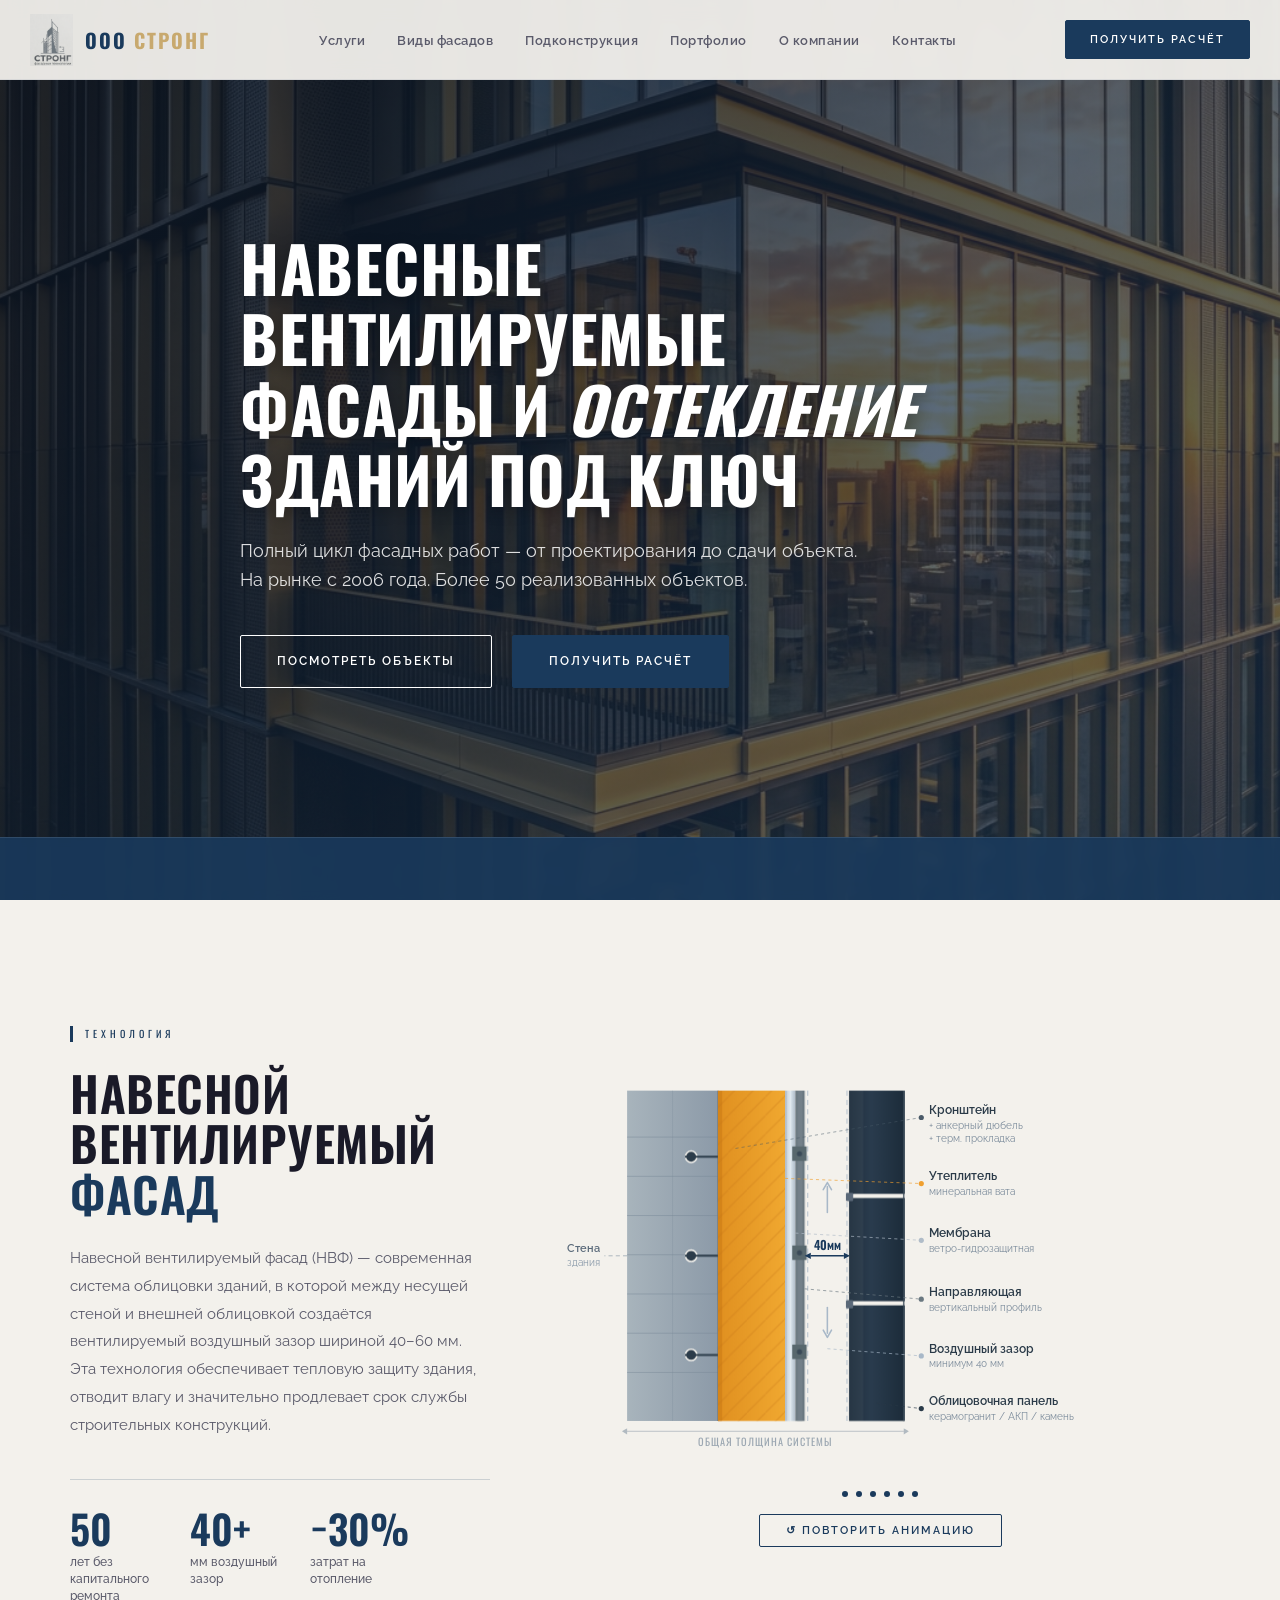
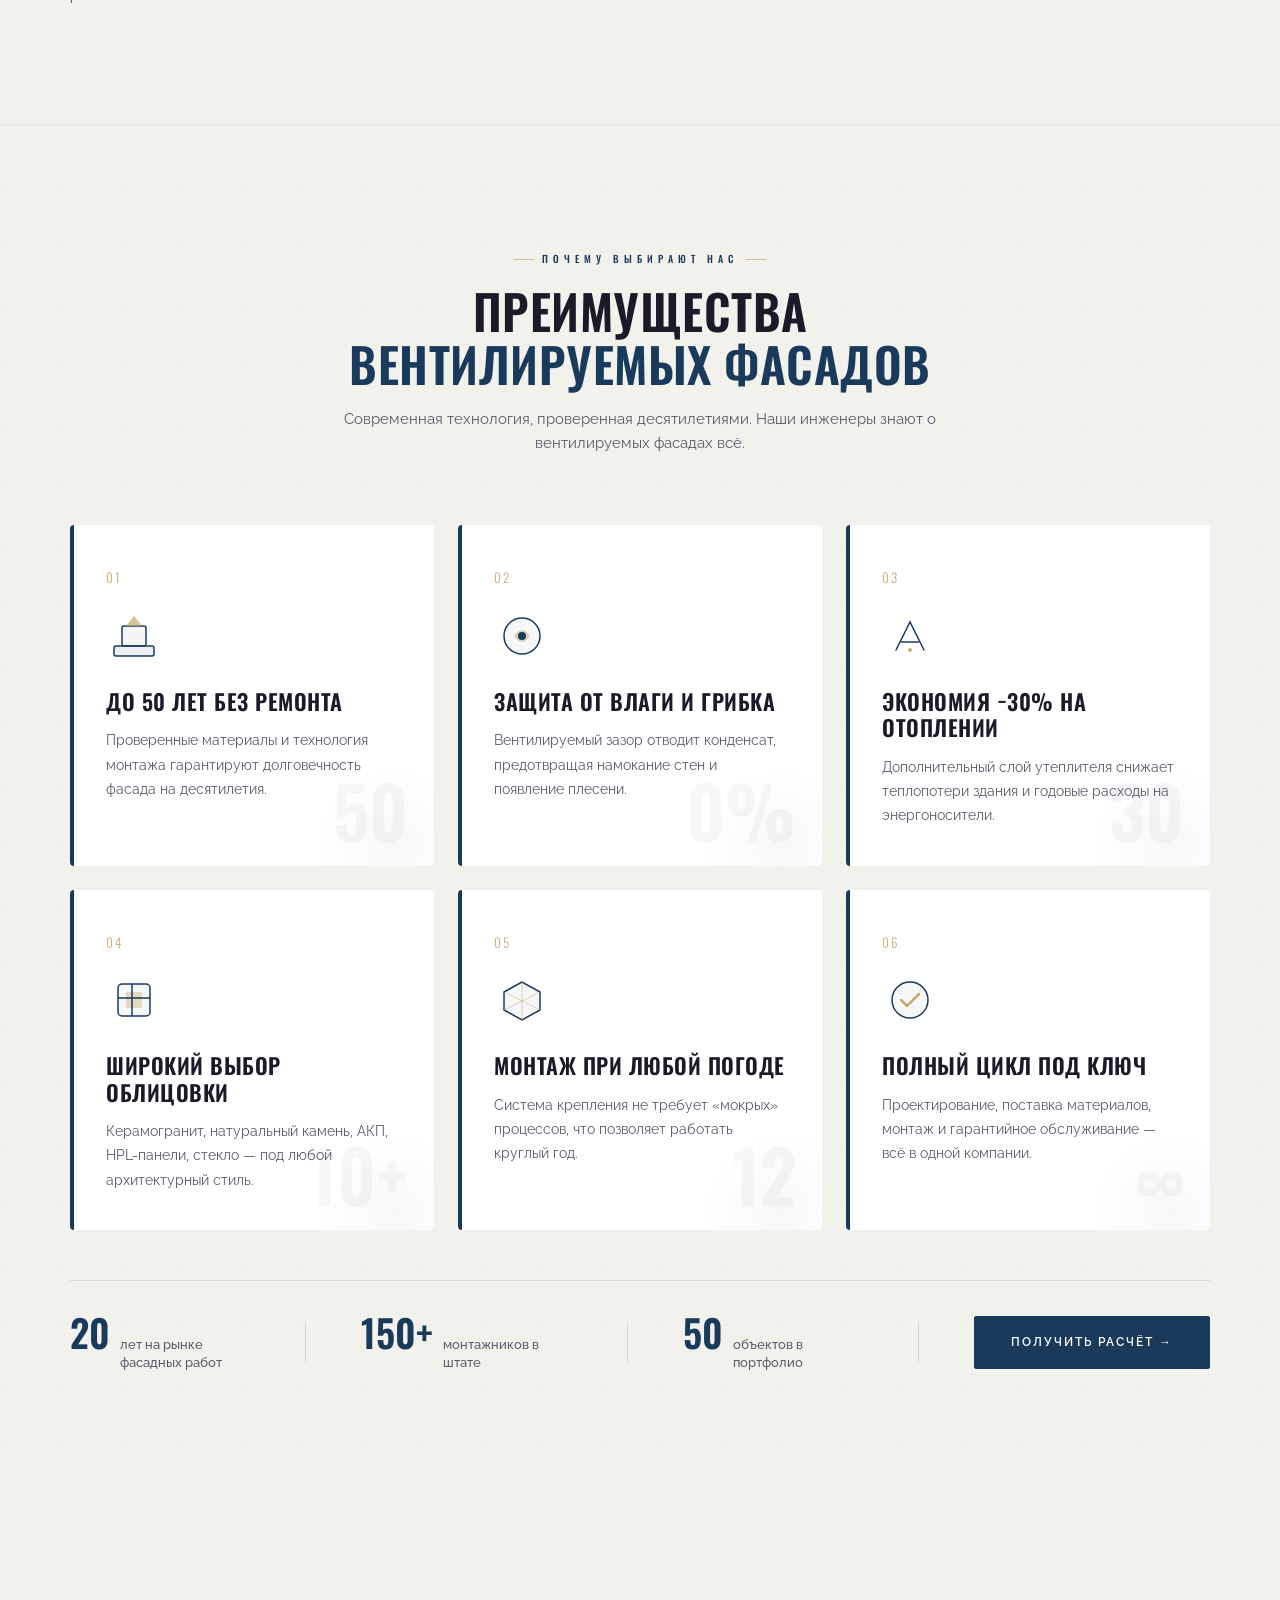
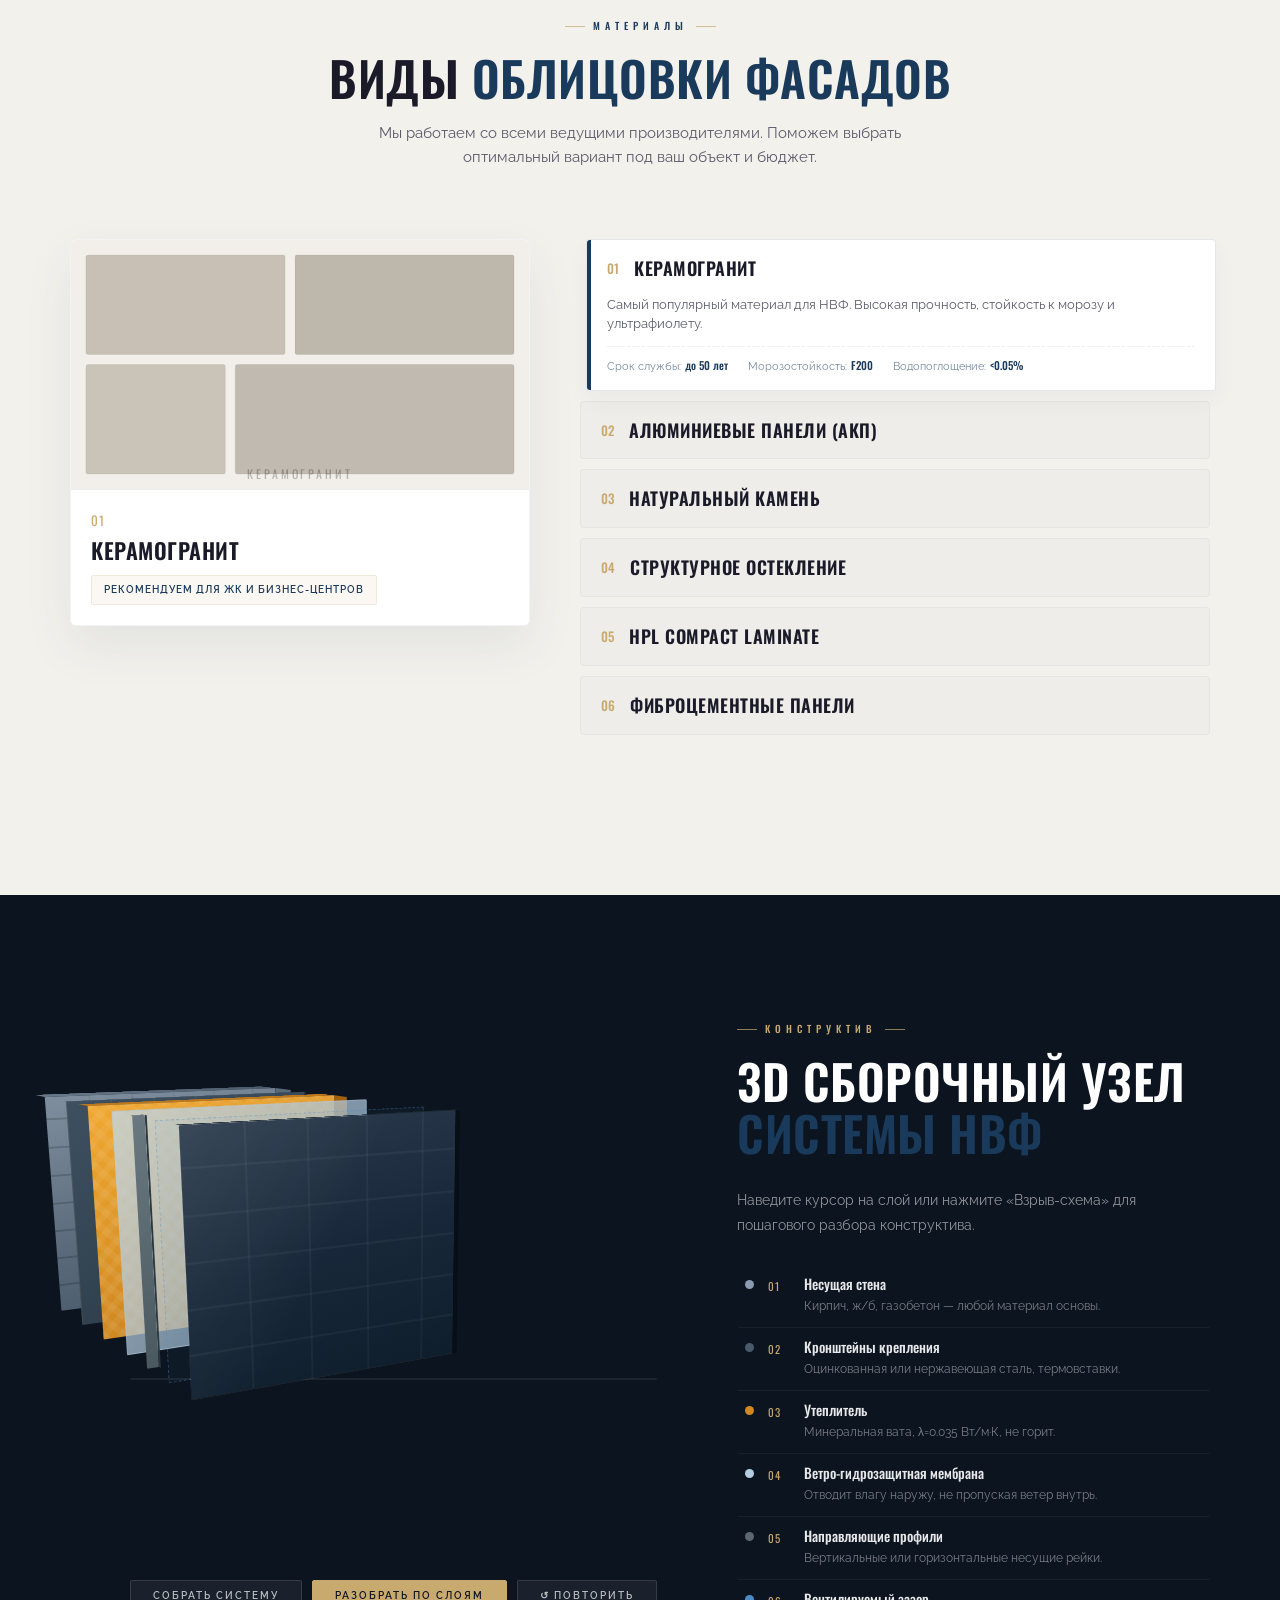
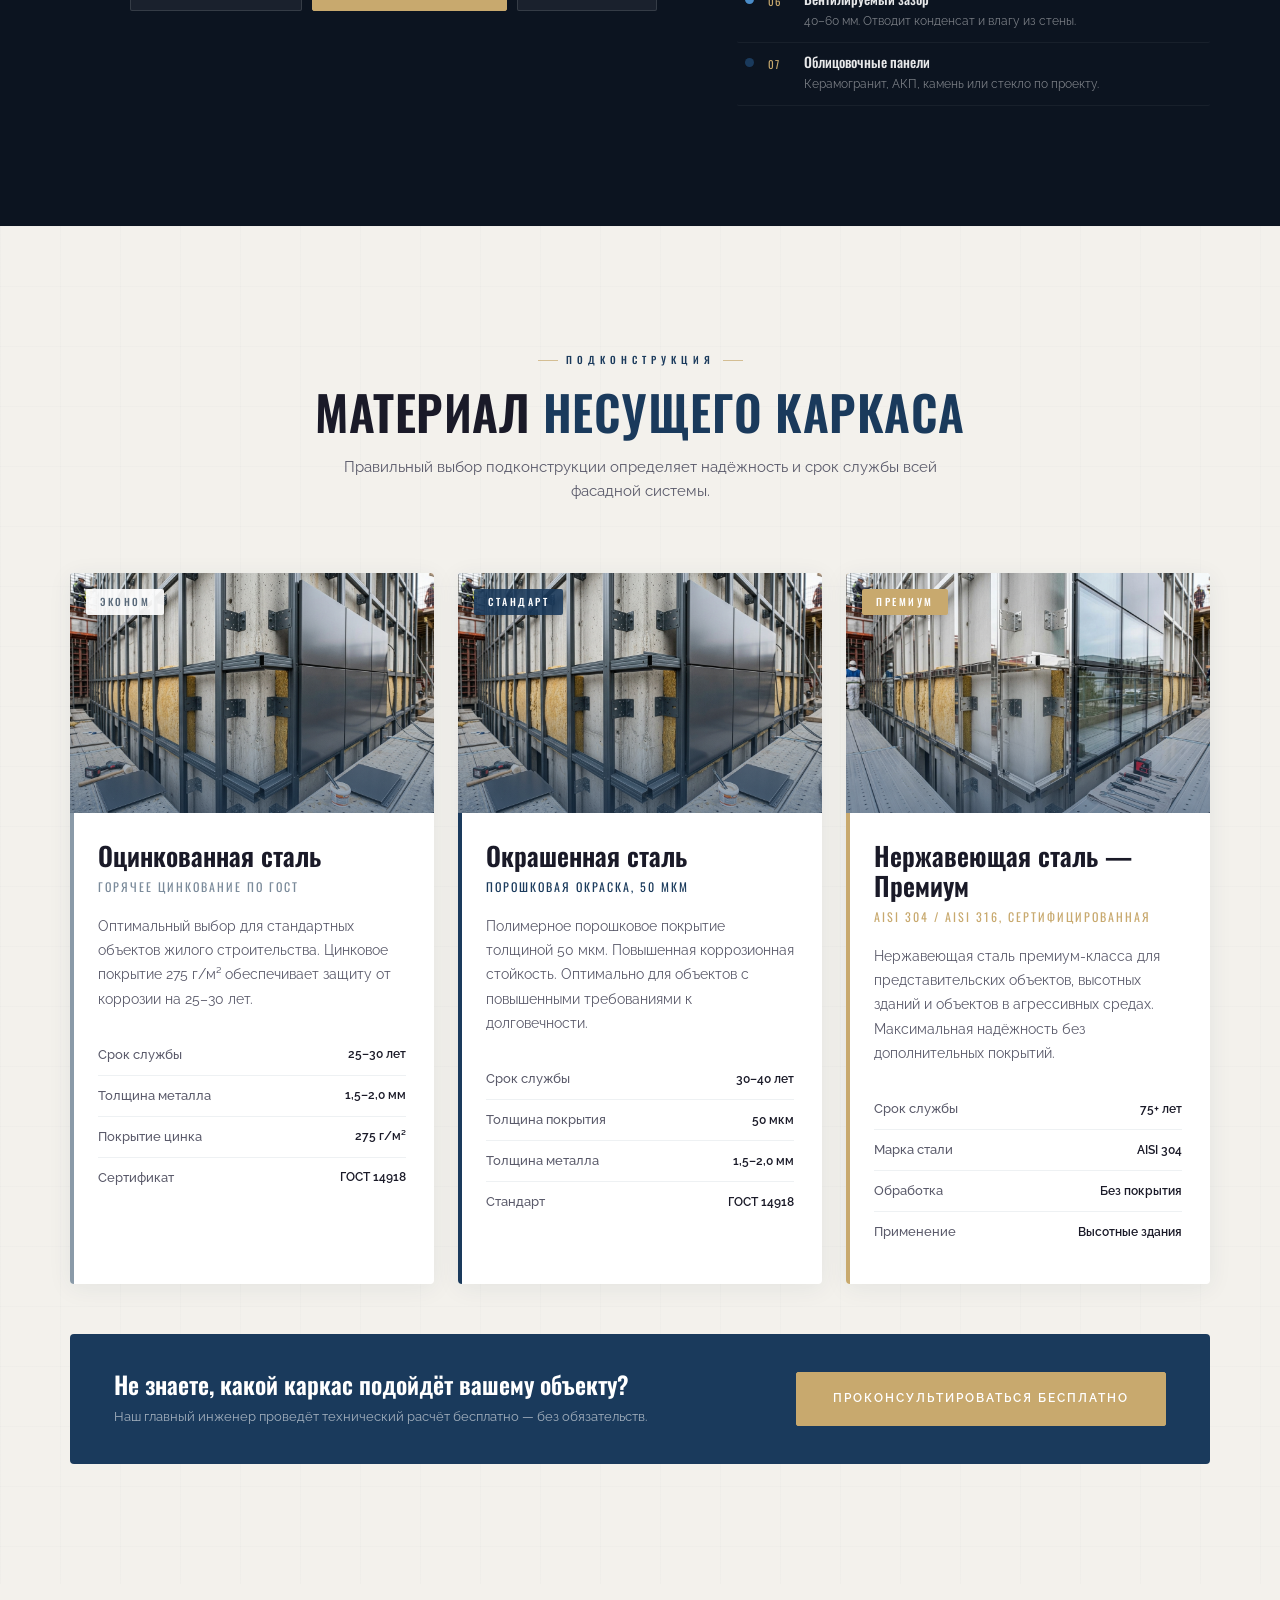
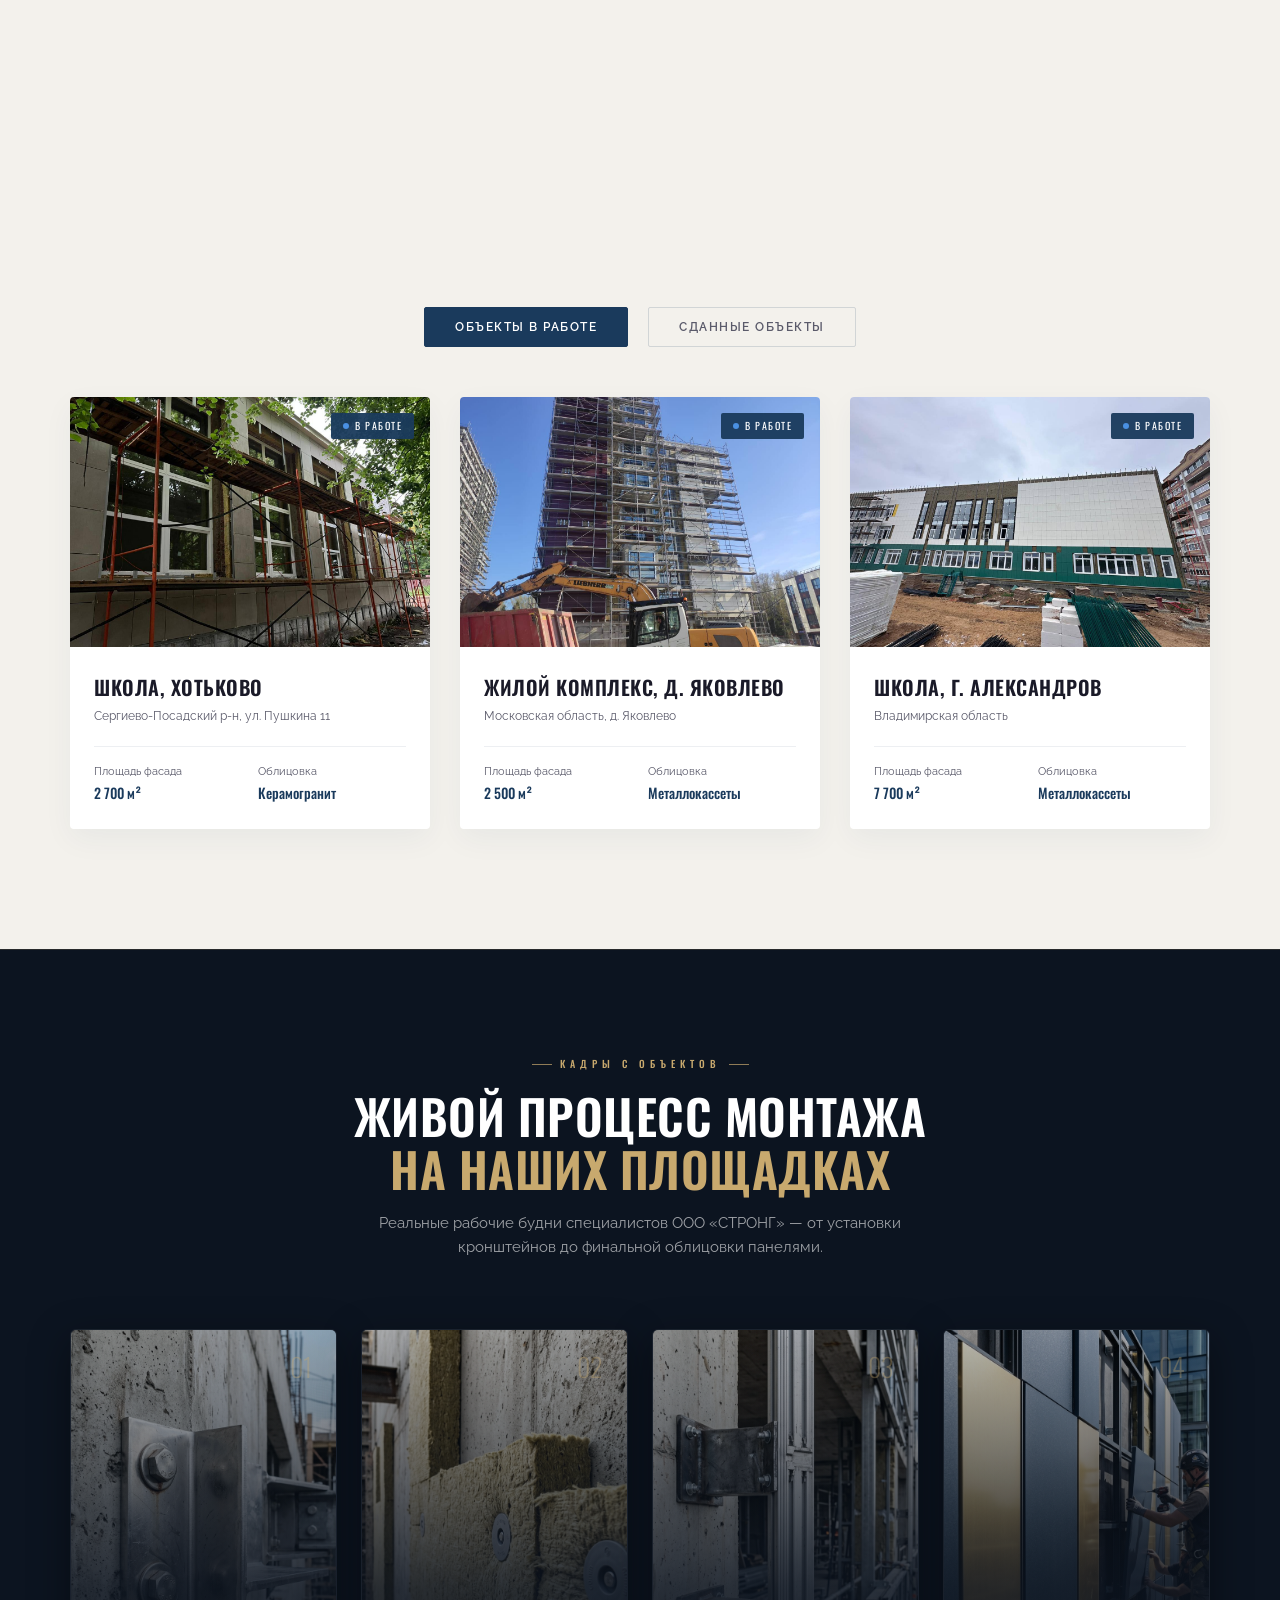
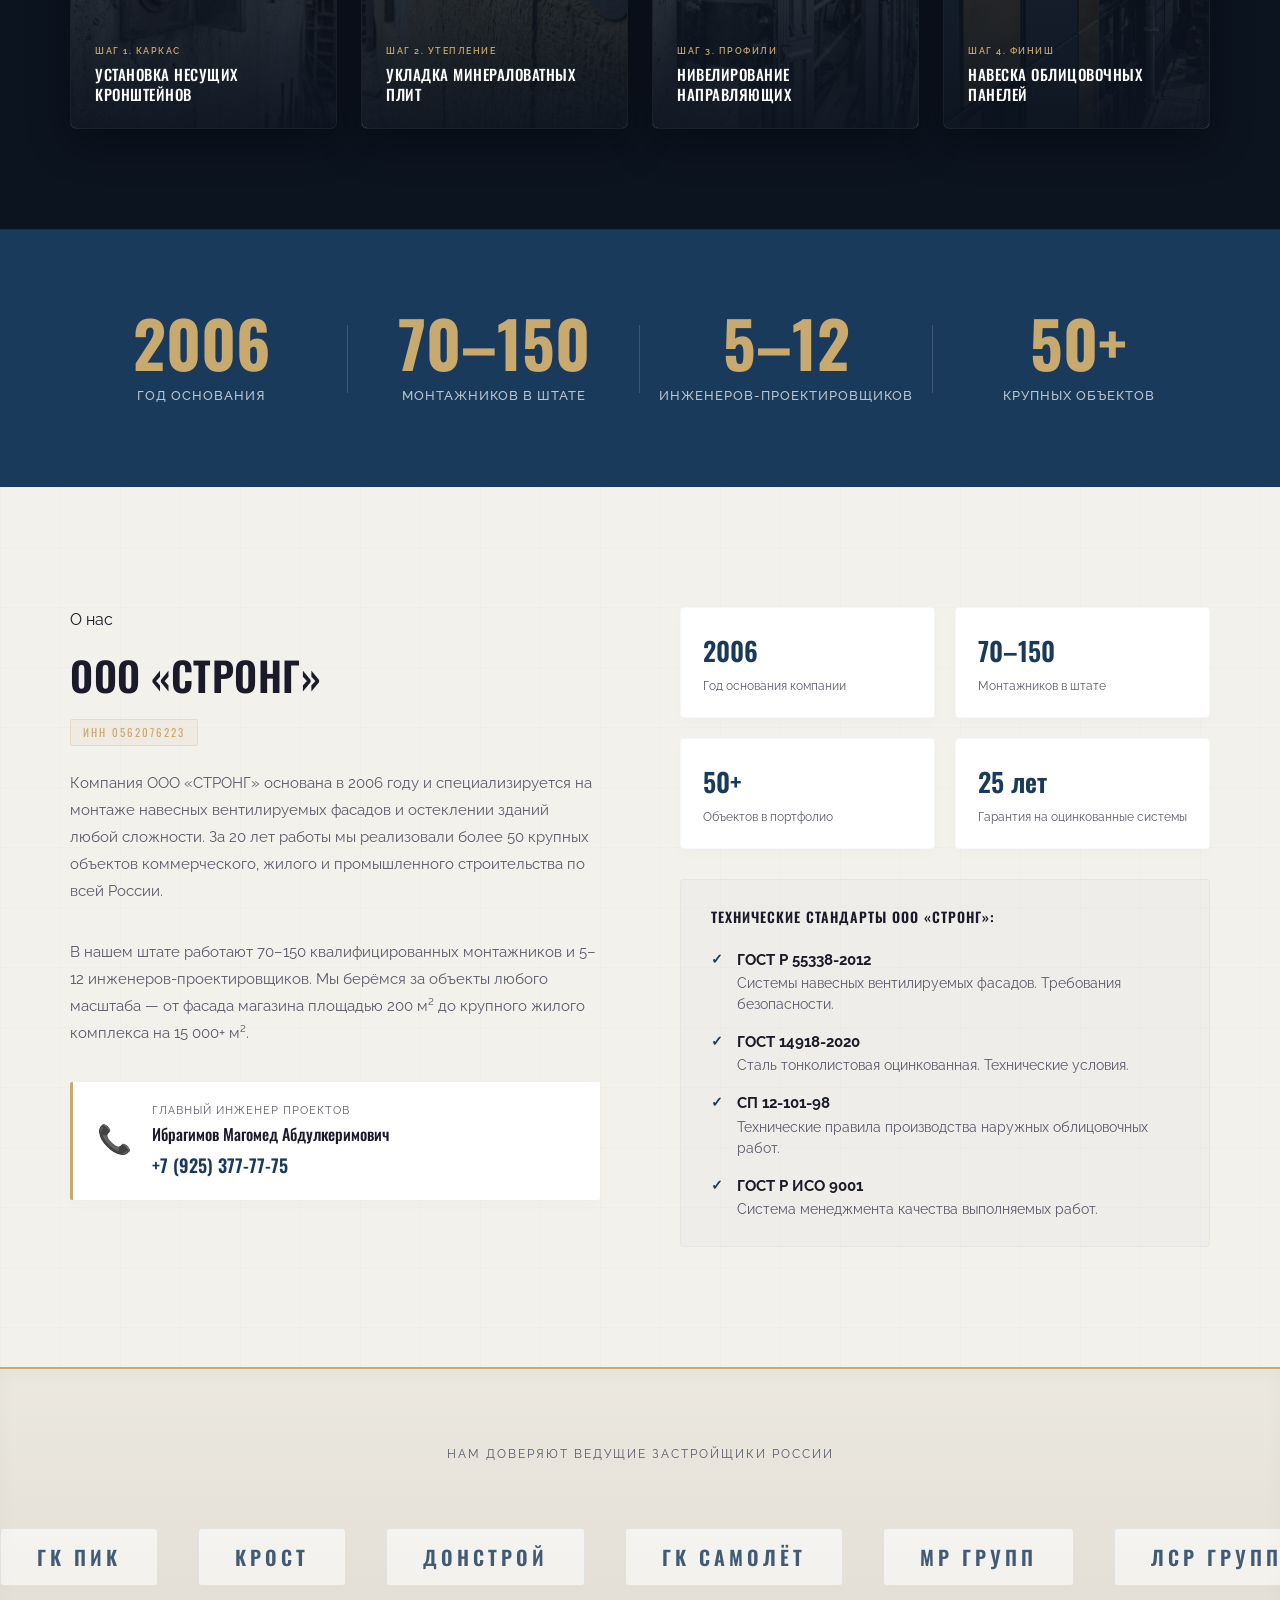
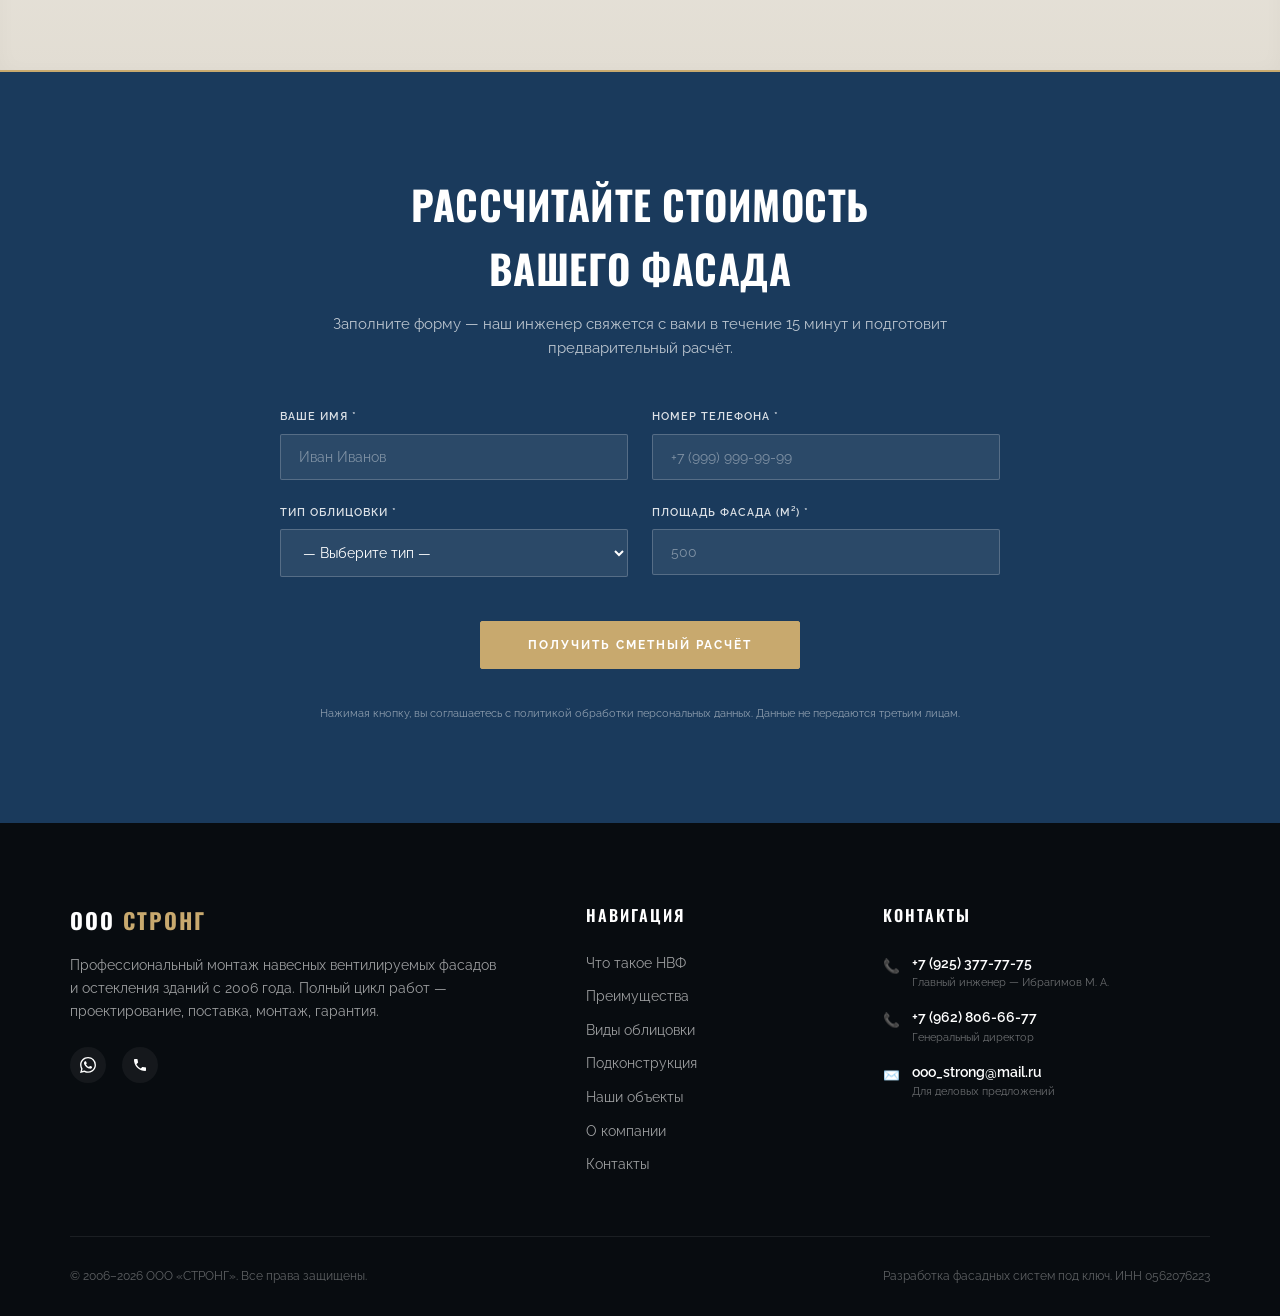
==== index.html @ f3b3067e "Fixed text colors in gallery section header for readability" ====
<!DOCTYPE html>
<html lang="ru">
<head>
  <meta charset="UTF-8">
  <meta name="viewport" content="width=device-width, initial-scale=1.0">
  <title>ООО СТРОНГ — Навесные вентилируемые фасады и остекление зданий</title>
  <meta name="description" content="ООО СТРОНГ — полный цикл фасадных работ: проектирование, монтаж навесных вентилируемых фасадов и остекления зданий. На рынке с 2006 года. ИНН 0562076223.">
  <link rel="preconnect" href="https://fonts.googleapis.com">
  <link rel="preconnect" href="https://fonts.gstatic.com" crossorigin>
  <link href="https://fonts.googleapis.com/css2?family=Oswald:wght@300;400;500;600;700&family=Raleway:wght@300;400;500;600;700&display=swap" rel="stylesheet">
  <link rel="stylesheet" href="style.css?v=4.0">
</head>
<body>
  <div id="scroll-progress" style="position: fixed; top: 0; left: 0; height: 3px; background: var(--gold); width: 0%; z-index: 1001; transition: width 0.1s ease;"></div>

  <!-- NAVBAR -->
  <nav class="navbar" id="home">
    <div class="nav-container">
      <a href="#home" class="logo-link">
        <img src="логотип.png" alt="Логотип СТРОНГ" class="logo-img" onerror="this.style.display='none'">
        <span class="logo-text">ООО <span>СТРОНГ</span></span>
      </a>

      <ul class="nav-menu">
        <li class="nav-item"><a href="#services">Услуги</a></li>
        <li class="nav-item"><a href="#cladding">Виды фасадов</a></li>
        <li class="nav-item"><a href="#substructure">Подконструкция</a></li>
        <li class="nav-item"><a href="#portfolio">Портфолио</a></li>
        <li class="nav-item"><a href="#about">О компании</a></li>
        <li class="nav-item"><a href="#contacts">Контакты</a></li>
      </ul>
      <a href="#contacts" class="btn-primary nav-btn">Получить расчёт</a>
      <div class="mobile-toggle"><span></span><span></span><span></span></div>
    </div>
  </nav>

  <!-- HERO -->
  <header class="hero">
    <div class="hero-bg-container">
      <img src="hero_bg.jpg" alt="Вентилируемый фасад" class="hero-bg"
           onerror="this.parentElement.style.background='linear-gradient(135deg,#0C1420 0%,#1A3A5C 100%)'">
    </div>
    <div class="hero-overlay"></div>
    <div class="container">
      <div class="hero-content">
        <h1>Навесные вентилируемые<br>фасады и <em>остекление</em><br>зданий под ключ</h1>
        <p class="sub">Полный цикл фасадных работ — от проектирования до сдачи объекта.<br>На рынке с 2006 года. Более 50 реализованных объектов.</p>
        <div class="hero-actions">
          <a href="#portfolio" class="btn-secondary">Посмотреть объекты</a>
          <a href="#contacts" class="btn-primary">Получить расчёт</a>
        </div>
      </div>
    </div>
    <div class="hero-marquee-wrap">
      <div class="marquee-content">
        <span>20 лет на рынке фасадов</span><em>·</em>
        <span>70–150 монтажников в штате</span><em>·</em>
        <span>50+ крупных объектов</span><em>·</em>
        <span>Гарантия до 50 лет</span><em>·</em>
        <span>Полный цикл под ключ</span><em>·</em>
        <span>Керамогранит · АКП · Стекло</span><em>·</em>
      </div>
    </div>
  </header>

  <!-- SECTION 2: ЧТО ТАКОЕ ВЕНТФАСАД -->
  <section class="section facade-section" id="services">
    <div class="container">
      <div class="facade-grid">
        <div class="facade-text reveal">
          <div class="tag">Технология</div>
          <h2>Навесной<br>вентилируемый<br><em>фасад</em></h2>
          <p class="body">Навесной вентилируемый фасад (НВФ) — современная система облицовки зданий, в которой между несущей стеной и внешней облицовкой создаётся вентилируемый воздушный зазор шириной 40–60 мм. Эта технология обеспечивает тепловую защиту здания, отводит влагу и значительно продлевает срок службы строительных конструкций.</p>
          <div class="facade-stats">
            <div><span class="facade-stat-n">50</span><span class="facade-stat-l">лет без капитального ремонта</span></div>
            <div><span class="facade-stat-n">40+</span><span class="facade-stat-l">мм воздушный зазор</span></div>
            <div><span class="facade-stat-n">−30%</span><span class="facade-stat-l">затрат на отопление</span></div>
          </div>
        </div>

        <div class="diagram-col">
          <svg id="d" viewBox="-55 10 620 385" xmlns="http://www.w3.org/2000/svg">
            <defs>
              <linearGradient id="wg" x1="0" y1="0" x2="1" y2="0">
                <stop offset="0%" stop-color="#A8B4BC"/><stop offset="100%" stop-color="#8C9AA8"/>
              </linearGradient>
              <linearGradient id="mg" x1="0" y1="0" x2="1" y2="0">
                <stop offset="0%" stop-color="#B0BCC8"/><stop offset="55%" stop-color="#D8E4EC"/><stop offset="100%" stop-color="#B0BCC8"/>
              </linearGradient>
              <linearGradient id="cg" x1="0" y1="0" x2="1" y2="0">
                <stop offset="0%" stop-color="#1E2E3C"/><stop offset="40%" stop-color="#2A3C4E"/><stop offset="100%" stop-color="#1C2C3A"/>
              </linearGradient>
              <linearGradient id="ig" x1="0" y1="0" x2="1" y2="0">
                <stop offset="0%" stop-color="#E09020"/><stop offset="100%" stop-color="#F0A830"/>
              </linearGradient>
              <pattern id="ip" x="0" y="0" width="18" height="18" patternUnits="userSpaceOnUse">
                <line x1="0" y1="18" x2="18" y2="0" stroke="#C87818" stroke-width="1.2" opacity="0.35"/>
              </pattern>
            </defs>

            <!-- WALL (always visible) -->
            <rect x="10" y="30" width="88" height="320" fill="url(#wg)"/>
            <line x1="10" y1="75"  x2="98" y2="75"  stroke="#7A8A98" stroke-width="0.8" opacity="0.6"/>
            <line x1="10" y1="113" x2="98" y2="113" stroke="#7A8A98" stroke-width="0.8" opacity="0.6"/>
            <line x1="10" y1="151" x2="98" y2="151" stroke="#7A8A98" stroke-width="0.8" opacity="0.6"/>
            <line x1="10" y1="189" x2="98" y2="189" stroke="#7A8A98" stroke-width="0.8" opacity="0.6"/>
            <line x1="10" y1="227" x2="98" y2="227" stroke="#7A8A98" stroke-width="0.8" opacity="0.6"/>
            <line x1="10" y1="265" x2="98" y2="265" stroke="#7A8A98" stroke-width="0.8" opacity="0.6"/>
            <line x1="10" y1="303" x2="98" y2="303" stroke="#7A8A98" stroke-width="0.8" opacity="0.6"/>
            <line x1="54" y1="30"  x2="54" y2="350" stroke="#7A8A98" stroke-width="0.8" opacity="0.3"/>
            <line x1="98" y1="30"  x2="98" y2="350" stroke="#6A7A88" stroke-width="1.2"/>
            <!-- Wall label -->
            <line x1="10" y1="190" x2="-12" y2="190" stroke="#9EAAB4" stroke-width="0.8" stroke-dasharray="4,3"/>
            <text x="-16" y="186" text-anchor="end" font-family="Raleway,sans-serif" font-size="11" fill="#5A6A7A" font-weight="600">Стена</text>
            <text x="-16" y="200" text-anchor="end" font-family="Raleway,sans-serif" font-size="10" fill="#8A9AAA">здания</text>

            <!-- ANCHORS -->
            <g id="g-anchor" class="lg">
              <circle cx="72" cy="94"  r="5.5" fill="#2C3C4A" stroke="#F3F1EC" stroke-width="1.5"/>
              <circle cx="72" cy="190" r="5.5" fill="#2C3C4A" stroke="#F3F1EC" stroke-width="1.5"/>
              <circle cx="72" cy="286" r="5.5" fill="#2C3C4A" stroke="#F3F1EC" stroke-width="1.5"/>
              <line x1="98" y1="94"  x2="66" y2="94"  stroke="#2C3C4A" stroke-width="2"/>
              <line x1="98" y1="190" x2="66" y2="190" stroke="#2C3C4A" stroke-width="2"/>
              <line x1="98" y1="286" x2="66" y2="286" stroke="#2C3C4A" stroke-width="2"/>
            </g>

            <!-- BRACKETS -->
            <g id="g-bracket" class="lg">
              <rect x="98" y="86"  width="5" height="10" fill="#F0A030"/>
              <rect x="98" y="182" width="5" height="10" fill="#F0A030"/>
              <rect x="98" y="278" width="5" height="10" fill="#F0A030"/>
              <rect x="98" y="86"  width="32" height="10" fill="#4A5A6A"/>
              <rect x="98" y="86"  width="10" height="52" fill="#4A5A6A"/>
              <rect x="98" y="182" width="32" height="10" fill="#4A5A6A"/>
              <rect x="98" y="182" width="10" height="52" fill="#4A5A6A"/>
              <rect x="98" y="278" width="32" height="10" fill="#4A5A6A"/>
              <rect x="98" y="278" width="10" height="52" fill="#4A5A6A"/>
              <rect x="98" y="86"  width="32" height="2" fill="white" opacity="0.12"/>
              <rect x="98" y="182" width="32" height="2" fill="white" opacity="0.12"/>
              <rect x="98" y="278" width="32" height="2" fill="white" opacity="0.12"/>
            </g>

            <!-- INSULATION -->
            <g id="g-insul" class="lg">
              <rect x="98" y="30" width="65" height="320" fill="url(#ig)"/>
              <rect x="98" y="30" width="65" height="320" fill="url(#ip)"/>
              <rect x="98" y="30" width="4"  height="320" fill="#C07010" opacity="0.4"/>
            </g>

            <!-- MEMBRANE -->
            <g id="g-mem" class="lg">
              <rect x="163" y="30" width="10" height="320" fill="url(#mg)"/>
              <rect x="165" y="30" width="4"  height="320" fill="white" opacity="0.25"/>
            </g>

            <!-- RAIL -->
            <g id="g-rail" class="lg">
              <rect x="173" y="30" width="9" height="320" fill="#6A7880"/>
              <rect x="175" y="30" width="5" height="320" fill="#7A8890" opacity="0.55"/>
              <rect x="170" y="84"  width="14" height="14" fill="#58686E"/>
              <rect x="170" y="180" width="14" height="14" fill="#58686E"/>
              <rect x="170" y="276" width="14" height="14" fill="#58686E"/>
              <circle cx="177" cy="91"  r="2.5" fill="#3A4A58"/>
              <circle cx="177" cy="187" r="2.5" fill="#3A4A58"/>
              <circle cx="177" cy="283" r="2.5" fill="#3A4A58"/>
            </g>

            <!-- AIR GAP -->
            <g id="g-gap" class="lg">
              <line x1="185" y1="30"  x2="185" y2="350" stroke="#A8B8C8" stroke-width="0.8" stroke-dasharray="5,4"/>
              <line x1="223" y1="30"  x2="223" y2="350" stroke="#A8B8C8" stroke-width="0.8" stroke-dasharray="5,4"/>
              <line x1="188" y1="190" x2="220" y2="190" stroke="#1A3A5C" stroke-width="1.5"/>
              <polygon points="188,187 188,193 182,190" fill="#1A3A5C"/>
              <polygon points="220,187 220,193 226,190" fill="#1A3A5C"/>
              <text x="204" y="184" text-anchor="middle" font-family="Oswald,sans-serif" font-size="12" fill="#1A3A5C" font-weight="600">40мм</text>
              <path d="M204 240 L204 265" stroke="#A8B8C8" stroke-width="1.5" stroke-linecap="round"/>
              <path d="M200 262 L204 269 L208 262" stroke="#A8B8C8" stroke-width="1.5" fill="none" stroke-linecap="round" stroke-linejoin="round"/>
              <path d="M204 148 L204 123" stroke="#A8B8C8" stroke-width="1.5" stroke-linecap="round"/>
              <path d="M200 126 L204 119 L208 126" stroke="#A8B8C8" stroke-width="1.5" fill="none" stroke-linecap="round" stroke-linejoin="round"/>
            </g>

            <!-- CLADDING -->
            <g id="g-clad" class="lg">
              <rect x="225" y="30"  width="54" height="100" fill="url(#cg)"/>
              <rect x="225" y="131" width="54" height="3"   fill="#F3F1EC" opacity="0.65"/>
              <rect x="225" y="134" width="54" height="100" fill="url(#cg)"/>
              <rect x="225" y="235" width="54" height="3"   fill="#F3F1EC" opacity="0.65"/>
              <rect x="225" y="238" width="54" height="112" fill="url(#cg)"/>
              <rect x="225" y="30"  width="14" height="320" fill="white" opacity="0.04"/>
              <line x1="278" y1="30" x2="278" y2="350" stroke="#3A4A58" stroke-width="1.2"/>
              <rect x="222" y="129" width="7" height="8" fill="#5A6878" rx="1"/>
              <rect x="222" y="233" width="7" height="8" fill="#5A6878" rx="1"/>
            </g>

            <!-- LABELS -->
            <g id="lbl-br" class="lg">
              <line x1="115" y1="86" x2="295" y2="56" stroke="#4A5A68" stroke-width="0.8" stroke-dasharray="3,3" opacity="0.6"/>
              <circle cx="295" cy="56" r="2.5" fill="#4A5A68"/>
              <text x="302" y="53" font-family="Raleway,sans-serif" font-size="11.5" fill="#2A3A48" font-weight="600">Кронштейн</text>
              <text x="302" y="67" font-family="Raleway,sans-serif" font-size="10" fill="#7A8A9A">+ анкерный дюбель</text>
              <text x="302" y="80" font-family="Raleway,sans-serif" font-size="10" fill="#7A8A9A">+ терм. прокладка</text>
            </g>
            <g id="lbl-in" class="lg">
              <line x1="163" y1="115" x2="295" y2="120" stroke="#F0A030" stroke-width="0.8" stroke-dasharray="3,3" opacity="0.8"/>
              <circle cx="295" cy="120" r="2.5" fill="#F0A030"/>
              <text x="302" y="117" font-family="Raleway,sans-serif" font-size="11.5" fill="#2A3A48" font-weight="600">Утеплитель</text>
              <text x="302" y="131" font-family="Raleway,sans-serif" font-size="10" fill="#7A8A9A">минеральная вата</text>
            </g>
            <g id="lbl-me" class="lg">
              <line x1="173" y1="168" x2="295" y2="175" stroke="#B0BCC8" stroke-width="0.8" stroke-dasharray="3,3" opacity="0.8"/>
              <circle cx="295" cy="175" r="2.5" fill="#B0BCC8"/>
              <text x="302" y="172" font-family="Raleway,sans-serif" font-size="11.5" fill="#2A3A48" font-weight="600">Мембрана</text>
              <text x="302" y="186" font-family="Raleway,sans-serif" font-size="10" fill="#7A8A9A">ветро-гидрозащитная</text>
            </g>
            <g id="lbl-ra" class="lg">
              <line x1="182" y1="222" x2="295" y2="232" stroke="#6A7880" stroke-width="0.8" stroke-dasharray="3,3" opacity="0.8"/>
              <circle cx="295" cy="232" r="2.5" fill="#6A7880"/>
              <text x="302" y="229" font-family="Raleway,sans-serif" font-size="11.5" fill="#2A3A48" font-weight="600">Направляющая</text>
              <text x="302" y="243" font-family="Raleway,sans-serif" font-size="10" fill="#7A8A9A">вертикальный профиль</text>
            </g>
            <g id="lbl-ga" class="lg">
              <line x1="204" y1="280" x2="295" y2="287" stroke="#A8B8C8" stroke-width="0.8" stroke-dasharray="3,3" opacity="0.8"/>
              <circle cx="295" cy="287" r="2.5" fill="#A8B8C8"/>
              <text x="302" y="284" font-family="Raleway,sans-serif" font-size="11.5" fill="#2A3A48" font-weight="600">Воздушный зазор</text>
              <text x="302" y="298" font-family="Raleway,sans-serif" font-size="10" fill="#7A8A9A">минимум 40 мм</text>
            </g>
            <g id="lbl-cl" class="lg">
              <line x1="252" y1="333" x2="295" y2="338" stroke="#2A3A48" stroke-width="0.8" stroke-dasharray="3,3" opacity="0.8"/>
              <circle cx="295" cy="338" r="2.5" fill="#2A3A48"/>
              <text x="302" y="335" font-family="Raleway,sans-serif" font-size="11.5" fill="#2A3A48" font-weight="600">Облицовочная панель</text>
              <text x="302" y="349" font-family="Raleway,sans-serif" font-size="10" fill="#7A8A9A">керамогранит / АКП / камень</text>
            </g>
            <g id="lbl-dim" class="lg">
              <line x1="10" y1="360" x2="278" y2="360" stroke="#1A3A5C" stroke-width="0.8" opacity="0.3"/>
              <polygon points="10,357 10,363 5,360"    fill="#1A3A5C" opacity="0.3"/>
              <polygon points="278,357 278,363 283,360" fill="#1A3A5C" opacity="0.3"/>
              <text x="144" y="374" text-anchor="middle" font-family="Oswald,sans-serif" font-size="10" fill="#1A3A5C" opacity="0.4" letter-spacing="1px">ОБЩАЯ ТОЛЩИНА СИСТЕМЫ</text>
            </g>
          </svg>

          <div class="steps-dots">
            <div class="dot" id="d0"></div>
            <div class="dot" id="d1"></div>
            <div class="dot" id="d2"></div>
            <div class="dot" id="d3"></div>
            <div class="dot" id="d4"></div>
            <div class="dot" id="d5"></div>
          </div>
          <div class="replay-area">
            <button class="replay-btn" id="facade-btn">↺ Повторить анимацию</button>
          </div>
        </div>
      </div>
    </div>
  </section>

  <!-- SECTION 3: ПРЕИМУЩЕСТВА -->
  <section class="section advantages-section" id="advantages">
    <div class="container">
      <div class="section-head reveal">
        <div class="tag">Почему выбирают нас</div>
        <h2>Преимущества<br><span>вентилируемых фасадов</span></h2>
        <p class="sub">Современная технология, проверенная десятилетиями. Наши инженеры знают о вентилируемых фасадах всё.</p>
      </div>

      <div class="adv-grid">
        <div class="adv-card reveal">
          <span class="num">01</span>
          <div class="icon-wrap">
            <svg viewBox="0 0 56 56" fill="none"><rect x="8" y="38" width="40" height="10" rx="2" fill="rgba(26,58,92,0.08)" stroke="#1A3A5C" stroke-width="1.5"/><rect x="16" y="18" width="24" height="20" rx="2" fill="rgba(26,58,92,0.05)" stroke="#1A3A5C" stroke-width="1.5"/><path d="M28 8L20 18H36L28 8Z" fill="#C8A96E" opacity="0.7"/></svg>
          </div>
          <h3 class="adv-card-title">До 50 лет без ремонта</h3>
          <p class="adv-card-text">Проверенные материалы и технология монтажа гарантируют долговечность фасада на десятилетия.</p>
          <div class="big-num">50</div>
        </div>

        <div class="adv-card reveal" style="transition-delay:0.1s">
          <span class="num">02</span>
          <div class="icon-wrap">
            <svg viewBox="0 0 56 56" fill="none"><circle cx="28" cy="28" r="18" stroke="#1A3A5C" stroke-width="1.5" fill="rgba(26,58,92,0.04)"/><path d="M20 28 Q28 16 36 28 Q28 40 20 28Z" fill="#C8A96E" opacity="0.5"/><circle cx="28" cy="28" r="4" fill="#1A3A5C"/></svg>
          </div>
          <h3 class="adv-card-title">Защита от влаги и грибка</h3>
          <p class="adv-card-text">Вентилируемый зазор отводит конденсат, предотвращая намокание стен и появление плесени.</p>
          <div class="big-num">0%</div>
        </div>

        <div class="adv-card reveal" style="transition-delay:0.2s">
          <span class="num">03</span>
          <div class="icon-wrap">
            <svg viewBox="0 0 56 56" fill="none"><path d="M14 42L28 14L42 42" stroke="#1A3A5C" stroke-width="1.5" stroke-linecap="round"/><line x1="19" y1="34" x2="37" y2="34" stroke="#1A3A5C" stroke-width="1.5"/><circle cx="28" cy="42" r="2" fill="#C8A96E"/></svg>
          </div>
          <h3 class="adv-card-title">Экономия −30% на отоплении</h3>
          <p class="adv-card-text">Дополнительный слой утеплителя снижает теплопотери здания и годовые расходы на энергоносители.</p>
          <div class="big-num">30</div>
        </div>

        <div class="adv-card reveal" style="transition-delay:0.3s">
          <span class="num">04</span>
          <div class="icon-wrap">
            <svg viewBox="0 0 56 56" fill="none"><rect x="12" y="12" width="32" height="32" rx="4" stroke="#1A3A5C" stroke-width="1.5" fill="rgba(26,58,92,0.04)"/><rect x="20" y="20" width="16" height="16" rx="2" fill="#C8A96E" opacity="0.4"/><path d="M12 26H44M26 12V44" stroke="#1A3A5C" stroke-width="1.5"/></svg>
          </div>
          <h3 class="adv-card-title">Широкий выбор облицовки</h3>
          <p class="adv-card-text">Керамогранит, натуральный камень, АКП, HPL-панели, стекло — под любой архитектурный стиль.</p>
          <div class="big-num">10+</div>
        </div>

        <div class="adv-card reveal" style="transition-delay:0.4s">
          <span class="num">05</span>
          <div class="icon-wrap">
            <svg viewBox="0 0 56 56" fill="none"><path d="M28 10L10 20V38L28 48L46 38V20L28 10Z" stroke="#1A3A5C" stroke-width="1.5" fill="rgba(26,58,92,0.04)"/><path d="M28 10V48M10 20L46 38M46 20L10 38" stroke="#C8A96E" stroke-width="1" opacity="0.5"/></svg>
          </div>
          <h3 class="adv-card-title">Монтаж при любой погоде</h3>
          <p class="adv-card-text">Система крепления не требует «мокрых» процессов, что позволяет работать круглый год.</p>
          <div class="big-num">12</div>
        </div>

        <div class="adv-card reveal" style="transition-delay:0.5s">
          <span class="num">06</span>
          <div class="icon-wrap">
            <svg viewBox="0 0 56 56" fill="none"><circle cx="28" cy="28" r="18" stroke="#1A3A5C" stroke-width="1.5" fill="rgba(26,58,92,0.04)"/><polyline points="19,28 25,34 37,22" stroke="#C8A96E" stroke-width="2.5" stroke-linecap="round" stroke-linejoin="round"/></svg>
          </div>
          <h3 class="adv-card-title">Полный цикл под ключ</h3>
          <p class="adv-card-text">Проектирование, поставка материалов, монтаж и гарантийное обслуживание — всё в одной компании.</p>
          <div class="big-num">∞</div>
        </div>
      </div>

      <div class="bottom-bar" id="bar">
        <div class="bar-stat">
          <span class="bar-n" data-target="20">0</span>
          <span class="bar-l">лет на рынке фасадных работ</span>
        </div>
        <div class="divider"></div>
        <div class="bar-stat">
          <span class="bar-n" data-target="150">0</span>
          <span class="bar-l">монтажников в штате</span>
        </div>
        <div class="divider"></div>
        <div class="bar-stat">
          <span class="bar-n" data-target="50">0</span>
          <span class="bar-l">объектов в портфолио</span>
        </div>
        <div class="divider"></div>
        <a href="#contacts" class="btn-primary">Получить расчёт →</a>
      </div>
    </div>
  </section>

  <!-- SECTION 4: ВИДЫ ОБЛИЦОВКИ -->
  <section class="section cladding-section" id="cladding">
    <div class="container">
      <div class="section-head reveal">
        <div class="tag">Материалы</div>
        <h2>Виды <span>облицовки фасадов</span></h2>
        <p class="sub">Мы работаем со всеми ведущими производителями. Поможем выбрать оптимальный вариант под ваш объект и бюджет.</p>
      </div>

      <div class="cladding-showcase-grid">
        <div class="showcase-visual-col">
          <div class="showcase-card">
            <div class="showcase-svg-wrap">
              <div class="showcase-svg-panel active" data-index="0">
                <svg viewBox="0 0 460 250" xmlns="http://www.w3.org/2000/svg" style="width:100%;height:100%">
                  <rect width="460" height="250" fill="#F2EFEA"/>
                  <rect x="15" y="15" width="200" height="100" rx="2" fill="#C8C0B4" stroke="rgba(0,0,0,0.06)" stroke-width="1"/>
                  <rect x="225" y="15" width="220" height="100" rx="2" fill="#BEB8AC" stroke="rgba(0,0,0,0.06)" stroke-width="1"/>
                  <rect x="15" y="125" width="140" height="110" rx="2" fill="#CAC4B8" stroke="rgba(0,0,0,0.06)" stroke-width="1"/>
                  <rect x="165" y="125" width="280" height="110" rx="2" fill="#C0BAB0" stroke="rgba(0,0,0,0.06)" stroke-width="1"/>
                  <text x="230" y="240" font-family="Oswald" font-size="12" fill="rgba(0,0,0,0.25)" text-anchor="middle" letter-spacing="3">КЕРАМОГРАНИТ</text>
                </svg>
              </div>
              <div class="showcase-svg-panel" data-index="1">
                <svg viewBox="0 0 460 250" xmlns="http://www.w3.org/2000/svg" style="width:100%;height:100%">
                  <rect width="460" height="250" fill="#E8EDF2"/>
                  <rect x="10" y="10" width="440" height="108" rx="2" fill="#D0D8E0" stroke="rgba(26,58,92,0.08)" stroke-width="1"/>
                  <rect x="10" y="128" width="440" height="108" rx="2" fill="#C8D2DC" stroke="rgba(26,58,92,0.08)" stroke-width="1"/>
                  <text x="230" y="240" font-family="Oswald" font-size="12" fill="rgba(26,58,92,0.3)" text-anchor="middle" letter-spacing="3">АКП ПАНЕЛИ</text>
                </svg>
              </div>
              <div class="showcase-svg-panel" data-index="2">
                <svg viewBox="0 0 460 250" xmlns="http://www.w3.org/2000/svg" style="width:100%;height:100%">
                  <rect width="460" height="250" fill="#EAE6E0"/>
                  <rect x="15" y="15" width="90" height="90" rx="1" fill="#B8AFA4" stroke="rgba(0,0,0,0.08)" stroke-width="1"/>
                  <rect x="115" y="15" width="150" height="90" rx="1" fill="#C4BBB0" stroke="rgba(0,0,0,0.08)" stroke-width="1"/>
                  <rect x="275" y="15" width="170" height="90" rx="1" fill="#BDB4A9" stroke="rgba(0,0,0,0.08)" stroke-width="1"/>
                  <rect x="15" y="115" width="200" height="120" rx="1" fill="#C0B8AC" stroke="rgba(0,0,0,0.08)" stroke-width="1"/>
                  <rect x="225" y="115" width="220" height="120" rx="1" fill="#BAB2A6" stroke="rgba(0,0,0,0.08)" stroke-width="1"/>
                  <text x="230" y="240" font-family="Oswald" font-size="12" fill="rgba(0,0,0,0.25)" text-anchor="middle" letter-spacing="3">НАТУРАЛЬНЫЙ КАМЕНЬ</text>
                </svg>
              </div>
              <div class="showcase-svg-panel" data-index="3">
                <svg viewBox="0 0 460 250" xmlns="http://www.w3.org/2000/svg" style="width:100%;height:100%">
                  <rect width="460" height="250" fill="#1A2A3A"/>
                  <rect x="10" y="10" width="210" height="110" rx="1" fill="rgba(100,160,220,0.15)" stroke="rgba(100,160,220,0.2)" stroke-width="1"/>
                  <rect x="230" y="10" width="220" height="110" rx="1" fill="rgba(100,160,220,0.12)" stroke="rgba(100,160,220,0.2)" stroke-width="1"/>
                  <rect x="10" y="130" width="150" height="110" rx="1" fill="rgba(100,160,220,0.18)" stroke="rgba(100,160,220,0.2)" stroke-width="1"/>
                  <rect x="170" y="130" width="280" height="110" rx="1" fill="rgba(100,160,220,0.10)" stroke="rgba(100,160,220,0.2)" stroke-width="1"/>
                  <text x="230" y="240" font-family="Oswald" font-size="12" fill="rgba(100,160,220,0.5)" text-anchor="middle" letter-spacing="3">СТРУКТУРНОЕ ОСТЕКЛЕНИЕ</text>
                </svg>
              </div>
              <div class="showcase-svg-panel" data-index="4">
                <svg viewBox="0 0 460 250" xmlns="http://www.w3.org/2000/svg" style="width:100%;height:100%">
                  <rect width="460" height="250" fill="#F5F0E8"/>
                  <rect x="10" y="10" width="440" height="70" rx="2" fill="#D4C8B0" stroke="rgba(0,0,0,0.06)" stroke-width="1"/>
                  <rect x="10" y="90" width="440" height="70" rx="2" fill="#C8BCA4" stroke="rgba(0,0,0,0.06)" stroke-width="1"/>
                  <rect x="10" y="170" width="440" height="66" rx="2" fill="#CCBFA8" stroke="rgba(0,0,0,0.06)" stroke-width="1"/>
                  <text x="230" y="240" font-family="Oswald" font-size="12" fill="rgba(0,0,0,0.22)" text-anchor="middle" letter-spacing="3">HPL COMPACT LAMINATE</text>
                </svg>
              </div>
              <div class="showcase-svg-panel" data-index="5">
                <svg viewBox="0 0 460 250" xmlns="http://www.w3.org/2000/svg" style="width:100%;height:100%">
                  <rect width="460" height="250" fill="#E8E4DC"/>
                  <rect x="10" y="10" width="215" height="72" rx="2" fill="#C8C0B0" stroke="rgba(0,0,0,0.07)" stroke-width="1"/>
                  <rect x="235" y="10" width="215" height="72" rx="2" fill="#BEB6A6" stroke="rgba(0,0,0,0.07)" stroke-width="1"/>
                  <rect x="10" y="92" width="215" height="72" rx="2" fill="#C4BCA8" stroke="rgba(0,0,0,0.07)" stroke-width="1"/>
                  <rect x="235" y="92" width="215" height="72" rx="2" fill="#C8C0B0" stroke="rgba(0,0,0,0.07)" stroke-width="1"/>
                  <rect x="10" y="174" width="440" height="62" rx="2" fill="#BFBAA8" stroke="rgba(0,0,0,0.07)" stroke-width="1"/>
                  <text x="230" y="240" font-family="Oswald" font-size="12" fill="rgba(0,0,0,0.22)" text-anchor="middle" letter-spacing="3">ФИБРОЦЕМЕНТНЫЕ ПАНЕЛИ</text>
                </svg>
              </div>
            </div>
            <div class="showcase-info">
              <div class="showcase-num" id="showcase-num">01</div>
              <h3 class="showcase-title" id="showcase-title">Керамогранит</h3>
              <div class="showcase-badge" id="showcase-badge">РЕКОМЕНДУЕМ ДЛЯ ЖК И БИЗНЕС-ЦЕНТРОВ</div>
            </div>
          </div>
        </div>

        <div class="showcase-list-col">
          <div class="cladding-item active" data-index="0" data-num="01" data-title="Керамогранит" data-badge="РЕКОМЕНДУЕМ ДЛЯ ЖК И БИЗНЕС-ЦЕНТРОВ">
            <div class="item-header">
              <span class="item-num">01</span>
              <h4 class="item-name">Керамогранит</h4>
            </div>
            <div class="item-body">
              <p class="item-desc">Самый популярный материал для НВФ. Высокая прочность, стойкость к морозу и ультрафиолету.</p>
              <div class="item-specs">
                <div class="item-spec"><span>Срок службы:</span><strong>до 50 лет</strong></div>
                <div class="item-spec"><span>Морозостойкость:</span><strong>F200</strong></div>
                <div class="item-spec"><span>Водопоглощение:</span><strong>&lt;0.05%</strong></div>
              </div>
            </div>
          </div>

          <div class="cladding-item" data-index="1" data-num="02" data-title="Алюминиевые панели (АКП)" data-badge="ДЛЯ КОММЕРЧЕСКИХ И БИЗНЕС-ОБЪЕКТОВ">
            <div class="item-header">
              <span class="item-num">02</span>
              <h4 class="item-name">Алюминиевые панели (АКП)</h4>
            </div>
            <div class="item-body">
              <p class="item-desc">Лёгкие и долговечные алюминиевые композитные панели. Идеальны для крупных коммерческих объектов.</p>
              <div class="item-specs">
                <div class="item-spec"><span>Вес:</span><strong>4–6 кг/м²</strong></div>
                <div class="item-spec"><span>Огнестойкость:</span><strong>А2/В1</strong></div>
              </div>
            </div>
          </div>

          <div class="cladding-item" data-index="2" data-num="03" data-title="Натуральный камень" data-badge="ПРЕМИУМ-СЕГМЕНТ">
            <div class="item-header">
              <span class="item-num">03</span>
              <h4 class="item-name">Натуральный камень</h4>
            </div>
            <div class="item-body">
              <p class="item-desc">Гранит, мрамор, известняк — уникальный природный облик для представительских зданий.</p>
              <div class="item-specs">
                <div class="item-spec"><span>Толщина:</span><strong>20–30 мм</strong></div>
                <div class="item-spec"><span>Обработка:</span><strong>полир., термо.</strong></div>
              </div>
            </div>
          </div>

          <div class="cladding-item" data-index="3" data-num="04" data-title="Структурное остекление" data-badge="ДЛЯ ВЫСОТНЫХ ЗДАНИЙ И БЦ">
            <div class="item-header">
              <span class="item-num">04</span>
              <h4 class="item-name">Структурное остекление</h4>
            </div>
            <div class="item-body">
              <p class="item-desc">Стеклянные фасады для максимальной прозрачности и естественного освещения.</p>
              <div class="item-specs">
                <div class="item-spec"><span>Тип:</span><strong>триплекс, закалённое</strong></div>
                <div class="item-spec"><span>R-значение:</span><strong>до 0.6 Вт/м²·К</strong></div>
              </div>
            </div>
          </div>

          <div class="cladding-item" data-index="4" data-num="05" data-title="HPL Compact Laminate" data-badge="СОВРЕМЕННЫЙ ДИЗАЙН БЕЗ УХОДА">
            <div class="item-header">
              <span class="item-num">05</span>
              <h4 class="item-name">HPL Compact Laminate</h4>
            </div>
            <div class="item-body">
              <p class="item-desc">Высокопрочный ламинат: имитация дерева, бетона, камня — без ухода, гарантия 25 лет.</p>
              <div class="item-specs">
                <div class="item-spec"><span>Толщина:</span><strong>6–13 мм</strong></div>
                <div class="item-spec"><span>Фактуры:</span><strong>50+ вариантов</strong></div>
              </div>
            </div>
          </div>

          <div class="cladding-item" data-index="5" data-num="06" data-title="Фиброцементные панели" data-badge="ОГНЕСТОЙКИЕ И ДОЛГОВЕЧНЫЕ">
            <div class="item-header">
              <span class="item-num">06</span>
              <h4 class="item-name">Фиброцементные панели</h4>
            </div>
            <div class="item-body">
              <p class="item-desc">Огнестойкий материал на основе цемента и целлюлозы. Идеален для школ, больниц, административных зданий.</p>
              <div class="item-specs">
                <div class="item-spec"><span>Огнестойкость:</span><strong>Класс А2</strong></div>
                <div class="item-spec"><span>Срок службы:</span><strong>40+ лет</strong></div>
              </div>
            </div>
          </div>
        </div>
      </div>
    </div>
  </section>

  <!-- SECTION 5: 3D СБОРОЧНЫЙ УЗЕЛ -->
  <section class="section assembly-section">
    <div class="container">
      <div class="assembly-grid reveal">
        <div class="scene-wrap">
          <div class="system" id="sys">
            <div class="lyr l-wall" id="l0"><div class="fx"></div></div>
            <div class="lyr l-bracket" id="l1"><div class="fx"></div></div>
            <div class="lyr l-insul" id="l2"><div class="fx"></div></div>
            <div class="lyr l-mem" id="l3"><div class="fx"></div></div>
            <div class="lyr l-rail" id="l4"><div class="fx"></div></div>
            <div class="lyr l-gap" id="l5">
              <div class="fx">
                <div class="arrows">
                  <div class="arrow-up"></div>
                  <div class="arrow-up"></div>
                  <div class="arrow-up"></div>
                </div>
              </div>
            </div>
            <div class="lyr l-clad" id="l6"><div class="fx"></div><div class="shine"></div></div>
          </div>

          <div style="height:2px; background:rgba(255,255,255,0.07); border-radius:2px; margin:28px 0 16px; overflow:hidden;">
            <div id="assembly-prog" style="height:100%; background:var(--gold); width:0%; transition:width 0.4s ease; border-radius:2px;"></div>
          </div>

          <div class="ctrl-bar">
            <button class="ctrl-btn" id="bAsm">Собрать систему</button>
            <button class="ctrl-btn on" id="bExp">Разобрать по слоям</button>
            <button class="ctrl-btn" id="bRestart">↺ Повторить</button>
          </div>
        </div>

        <div class="labels-col">
          <div class="section-head" style="text-align:left; margin-bottom:28px;">
            <div class="tag" style="color:var(--gold);">Конструктив</div>
            <h2 style="color:var(--white);">3D сборочный узел<br><span>системы НВФ</span></h2>
          </div>
          <p style="color:rgba(255,255,255,0.55); font-size:14px; line-height:1.75; margin-bottom:28px;">Наведите курсор на слой или нажмите «Взрыв-схема» для пошагового разбора конструктива.</p>
          <div class="step-list">
            <div class="step" data-i="0">
              <div class="step-dot" style="background:#8A9AB0"></div>
              <span class="step-n">01</span>
              <div><div class="step-name">Несущая стена</div><div class="step-desc">Кирпич, ж/б, газобетон — любой материал основы.</div></div>
            </div>
            <div class="step" data-i="1">
              <div class="step-dot" style="background:#4A5A6A"></div>
              <span class="step-n">02</span>
              <div><div class="step-name">Кронштейны крепления</div><div class="step-desc">Оцинкованная или нержавеющая сталь, термовставки.</div></div>
            </div>
            <div class="step" data-i="2">
              <div class="step-dot" style="background:#D08820"></div>
              <span class="step-n">03</span>
              <div><div class="step-name">Утеплитель</div><div class="step-desc">Минеральная вата, λ=0.035 Вт/м·К, не горит.</div></div>
            </div>
            <div class="step" data-i="3">
              <div class="step-dot" style="background:#B4CDE1"></div>
              <span class="step-n">04</span>
              <div><div class="step-name">Ветро-гидрозащитная мембрана</div><div class="step-desc">Отводит влагу наружу, не пропуская ветер внутрь.</div></div>
            </div>
            <div class="step" data-i="4">
              <div class="step-dot" style="background:#5A6870"></div>
              <span class="step-n">05</span>
              <div><div class="step-name">Направляющие профили</div><div class="step-desc">Вертикальные или горизонтальные несущие рейки.</div></div>
            </div>
            <div class="step" data-i="5">
              <div class="step-dot" style="background:#4A8CC8"></div>
              <span class="step-n">06</span>
              <div><div class="step-name">Вентилируемый зазор</div><div class="step-desc">40–60 мм. Отводит конденсат и влагу из стены.</div></div>
            </div>
            <div class="step" data-i="6">
              <div class="step-dot" style="background:#1A3A5C"></div>
              <span class="step-n">07</span>
              <div><div class="step-name">Облицовочные панели</div><div class="step-desc">Керамогранит, АКП, камень или стекло по проекту.</div></div>
            </div>
          </div>
        </div>
      </div>
    </div>
  </section>

  <!-- SECTION 6: ПОДКОНСТРУКЦИЯ -->
  <section class="section substructure-section" id="substructure">
    <div class="container">
      <div class="section-head reveal">
        <div class="tag">Подконструкция</div>
        <h2>Материал <span>несущего каркаса</span></h2>
        <p class="sub">Правильный выбор подконструкции определяет надёжность и срок службы всей фасадной системы.</p>
      </div>

      <div class="sub-grid">
        <div class="sub-card">
          <div class="sub-card-photo">
            <img src="substructure-economy.png" alt="Оцинкованная сталь"
                 onerror="this.src=''; this.parentElement.style.background='linear-gradient(135deg,#8A9AB0,#5A6A80)'">
            <div class="sub-card-photo-overlay"></div>
            <div class="tier-badge badge-econ">Эконом</div>
          </div>
          <div class="sub-card-body">
            <div class="sub-card-title">Оцинкованная сталь</div>
            <div class="sub-card-material econ-col">Горячее цинкование по ГОСТ</div>
            <p class="sub-card-desc">Оптимальный выбор для стандартных объектов жилого строительства. Цинковое покрытие 275 г/м² обеспечивает защиту от коррозии на 25–30 лет.</p>
            <div class="specs">
              <div class="spec"><span class="spec-key">Срок службы</span><span class="spec-val">25–30 лет</span></div>
              <div class="spec"><span class="spec-key">Толщина металла</span><span class="spec-val">1,5–2,0 мм</span></div>
              <div class="spec"><span class="spec-key">Покрытие цинка</span><span class="spec-val">275 г/м²</span></div>
              <div class="spec"><span class="spec-key">Сертификат</span><span class="spec-val">ГОСТ 14918</span></div>
            </div>
          </div>
        </div>

        <div class="sub-card">
          <div class="sub-card-photo">
            <img src="substructure-standard.png" alt="Окрашенная сталь"
                 onerror="this.src=''; this.parentElement.style.background='linear-gradient(135deg,#1A3A5C,#0C1420)'">
            <div class="sub-card-photo-overlay"></div>
            <div class="tier-badge badge-std">Стандарт</div>
          </div>
          <div class="sub-card-body">
            <div class="sub-card-title">Окрашенная сталь</div>
            <div class="sub-card-material std-col">Порошковая окраска, 50 мкм</div>
            <p class="sub-card-desc">Полимерное порошковое покрытие толщиной 50 мкм. Повышенная коррозионная стойкость. Оптимально для объектов с повышенными требованиями к долговечности.</p>
            <div class="specs">
              <div class="spec"><span class="spec-key">Срок службы</span><span class="spec-val">30–40 лет</span></div>
              <div class="spec"><span class="spec-key">Толщина покрытия</span><span class="spec-val">50 мкм</span></div>
              <div class="spec"><span class="spec-key">Толщина металла</span><span class="spec-val">1,5–2,0 мм</span></div>
              <div class="spec"><span class="spec-key">Стандарт</span><span class="spec-val">ГОСТ 14918</span></div>
            </div>
          </div>
        </div>

        <div class="sub-card">
          <div class="sub-card-photo">
            <img src="substructure-premium.png" alt="Нержавеющая сталь премиум"
                 onerror="this.src=''; this.parentElement.style.background='linear-gradient(135deg,#C8A96E,#9A7A40)'">
            <div class="sub-card-photo-overlay"></div>
            <div class="tier-badge badge-prem">Премиум</div>
          </div>
          <div class="sub-card-body">
            <div class="sub-card-title">Нержавеющая сталь — Премиум</div>
            <div class="sub-card-material prem-col">AISI 304 / AISI 316, сертифицированная</div>
            <p class="sub-card-desc">Нержавеющая сталь премиум-класса для представительских объектов, высотных зданий и объектов в агрессивных средах. Максимальная надёжность без дополнительных покрытий.</p>
            <div class="specs">
              <div class="spec"><span class="spec-key">Срок службы</span><span class="spec-val">75+ лет</span></div>
              <div class="spec"><span class="spec-key">Марка стали</span><span class="spec-val">AISI 304</span></div>
              <div class="spec"><span class="spec-key">Обработка</span><span class="spec-val">Без покрытия</span></div>
              <div class="spec"><span class="spec-key">Применение</span><span class="spec-val">Высотные здания</span></div>
            </div>
          </div>
        </div>
      </div>

      <div class="sub-bottom" id="sub-bottom">
        <div>
          <div class="sub-bottom-title">Не знаете, какой каркас подойдёт вашему объекту?</div>
          <div class="sub-bottom-sub">Наш главный инженер проведёт технический расчёт бесплатно — без обязательств.</div>
        </div>
        <a href="#contacts" class="btn-gold">Проконсультироваться бесплатно</a>
      </div>
    </div>
  </section>

  <!-- SECTION 7: ПОРТФОЛИО -->
  <section class="section" id="portfolio">
    <div class="container">
      <div class="section-head reveal">
        <div class="tag">Портфолио</div>
        <h2>Наши <span>реализованные объекты</span></h2>
        <p class="sub">Более 50 завершённых объектов различного назначения по всей России.</p>
      </div>

      <div class="portfolio-tabs">
        <button class="portfolio-tab active" data-target="panel-in-progress">Объекты в работе</button>
        <button class="portfolio-tab" data-target="panel-completed">Сданные объекты</button>
      </div>

      <div class="portfolio-panels">
        <div class="portfolio-panel active" id="panel-in-progress">
          <div class="case-grid">
            <div class="case-card">
              <div class="case-photo-wrap">
                <img src="case-khotkovo.jpeg" alt="Школа Хотьково"
                     onerror="this.src=''; this.parentElement.style.background='linear-gradient(135deg,#1A3A5C,#0C1420)'; this.style.display='none'">
                <div class="case-status"><span></span>В работе</div>
              </div>
              <div class="case-body">
                <h3 class="case-title">Школа, Хотьково</h3>
                <div class="case-address">Сергиево-Посадский р-н, ул. Пушкина 11</div>
                <div class="case-specs">
                  <div>
                    <div class="case-spec-label">Площадь фасада</div>
                    <div class="case-spec-value">2 700 м²</div>
                  </div>
                  <div>
                    <div class="case-spec-label">Облицовка</div>
                    <div class="case-spec-value">Керамогранит</div>
                  </div>
                </div>
              </div>
            </div>

            <div class="case-card">
              <div class="case-photo-wrap">
                <img src="case-yakovlevo.jpeg" alt="ЖК Яковлево"
                     onerror="this.src=''; this.parentElement.style.background='linear-gradient(135deg,#2A3A5C,#1A2A48)'; this.style.display='none'">
                <div class="case-status"><span></span>В работе</div>
              </div>
              <div class="case-body">
                <h3 class="case-title">Жилой комплекс, д. Яковлево</h3>
                <div class="case-address">Московская область, д. Яковлево</div>
                <div class="case-specs">
                  <div>
                    <div class="case-spec-label">Площадь фасада</div>
                    <div class="case-spec-value">2 500 м²</div>
                  </div>
                  <div>
                    <div class="case-spec-label">Облицовка</div>
                    <div class="case-spec-value">Металлокассеты</div>
                  </div>
                </div>
              </div>
            </div>

            <div class="case-card">
              <div class="case-photo-wrap">
                <img src="case-alexandrov.jpeg" alt="Школа Александров"
                     onerror="this.src=''; this.parentElement.style.background='linear-gradient(135deg,#1A4A3C,#0C2820)'; this.style.display='none'">
                <div class="case-status"><span></span>В работе</div>
              </div>
              <div class="case-body">
                <h3 class="case-title">Школа, г. Александров</h3>
                <div class="case-address">Владимирская область</div>
                <div class="case-specs">
                  <div>
                    <div class="case-spec-label">Площадь фасада</div>
                    <div class="case-spec-value">7 700 м²</div>
                  </div>
                  <div>
                    <div class="case-spec-label">Облицовка</div>
                    <div class="case-spec-value">Металлокассеты</div>
                  </div>
                </div>
              </div>
            </div>
          </div>
        </div>

        <div class="portfolio-panel" id="panel-completed">
          <div class="case-grid">
            <!-- 01 -->
            <div class="case-card">
              <div class="case-photo-wrap">
                <img src="completed-rodnye-prostory.jpg" alt="ЖК Родные просторы"
                     onerror="this.src=''; this.parentElement.style.background='linear-gradient(135deg,#1A3A5C,#0C1420)'; this.style.display='none'">
                <div class="case-status completed"><span></span>Сдан</div>
              </div>
              <div class="case-body">
                <h3 class="case-title">ЖК «Родные просторы»</h3>
                <div class="case-address">Республика Дагестан, г. Махачкала</div>
                <div class="case-specs">
                  <div>
                    <div class="case-spec-label">Площадь фасада</div>
                    <div class="case-spec-value">22 000 м²</div>
                  </div>
                  <div>
                    <div class="case-spec-label">Облицовка</div>
                    <div class="case-spec-value">Керамогранит</div>
                  </div>
                </div>
              </div>
            </div>

            <!-- 02 -->
            <div class="case-card">
              <div class="case-photo-wrap">
                <img src="completed-dom-prezidenta.jpg" alt="Дом президента Республики РД"
                     onerror="this.src=''; this.parentElement.style.background='linear-gradient(135deg,#2A3A5C,#1A2A48)'; this.style.display='none'">
                <div class="case-status completed"><span></span>Сдан</div>
              </div>
              <div class="case-body">
                <h3 class="case-title">Дом президента Республики РД</h3>
                <div class="case-address">Республика Дагестан, г. Махачкала</div>
                <div class="case-specs">
                  <div>
                    <div class="case-spec-label">Площадь фасада</div>
                    <div class="case-spec-value">1 500 м²</div>
                  </div>
                  <div>
                    <div class="case-spec-label">Облицовка</div>
                    <div class="case-spec-value">СФБ (Стеклофибробетон)</div>
                  </div>
                </div>
              </div>
            </div>
          </div>
        </div>
      </div>
    </div>
  </section>

  <!-- SECTION 7b: ФОТОГАЛЕРЕЯ РАБОТ -->
  <section class="section gallery-section section-dark" id="gallery">
    <div class="container">
      <div class="section-head reveal">
        <div class="tag">Кадры с объектов</div>
        <h2>Живой процесс монтажа<br><span>на наших площадках</span></h2>
        <p class="sub">Реальные рабочие будни специалистов ООО «СТРОНГ» — от установки кронштейнов до финальной облицовки панелями.</p>
      </div>

      <div class="gallery-grid reveal">
        <div class="gallery-card">
          <div class="gallery-img-wrap">
            <img src="gallery-1.jpg" alt="Монтаж подсистемы">
          </div>
          <div class="gallery-overlay-text">
            <span class="gallery-idx">01</span>
            <div class="gallery-info">
              <span class="gallery-tag">Шаг 1. Каркас</span>
              <h4 class="gallery-title">Установка несущих кронштейнов</h4>
              <p class="gallery-desc">Разметка и надежное анкерное крепление кронштейнов с термоизолирующими прокладками.</p>
            </div>
          </div>
        </div>

        <div class="gallery-card">
          <div class="gallery-img-wrap">
            <img src="gallery-2.jpg" alt="Теплоизоляция">
          </div>
          <div class="gallery-overlay-text">
            <span class="gallery-idx">02</span>
            <div class="gallery-info">
              <span class="gallery-tag">Шаг 2. Утепление</span>
              <h4 class="gallery-title">Укладка минераловатных плит</h4>
              <p class="gallery-desc">Двухслойное утепление с перевязкой швов и фиксацией тарельчатыми дюбелями.</p>
            </div>
          </div>
        </div>

        <div class="gallery-card">
          <div class="gallery-img-wrap">
            <img src="gallery-3.jpg" alt="Профили">
          </div>
          <div class="gallery-overlay-text">
            <span class="gallery-idx">03</span>
            <div class="gallery-info">
              <span class="gallery-tag">Шаг 3. Профили</span>
              <h4 class="gallery-title">Нивелирование направляющих</h4>
              <p class="gallery-desc">Установка вертикальных алюминиевых или стальных реек по лазерному нивелиру.</p>
            </div>
          </div>
        </div>

        <div class="gallery-card">
          <div class="gallery-img-wrap">
            <img src="gallery-4.jpg" alt="Облицовка">
          </div>
          <div class="gallery-overlay-text">
            <span class="gallery-idx">04</span>
            <div class="gallery-info">
              <span class="gallery-tag">Шаг 4. Финиш</span>
              <h4 class="gallery-title">Навеска облицовочных панелей</h4>
              <p class="gallery-desc">Крепление композитных кассет или керамогранита на кляммеры с выдержкой зазоров.</p>
            </div>
          </div>
        </div>
      </div>
    </div>
  </section>

  <!-- SECTION 8a: О КОМПАНИИ — ЦИФРЫ -->
  <section class="about-stats" id="about">
    <div class="container">
      <div class="about-stats-grid">
        <div class="stat-item">
          <div class="stat-num">2006</div>
          <div class="stat-label">Год основания</div>
        </div>
        <div class="stat-item">
          <div class="stat-num">70–150</div>
          <div class="stat-label">Монтажников в штате</div>
        </div>
        <div class="stat-item">
          <div class="stat-num">5–12</div>
          <div class="stat-label">Инженеров-проектировщиков</div>
        </div>
        <div class="stat-item">
          <div class="stat-num">50+</div>
          <div class="stat-label">Крупных объектов</div>
        </div>
      </div>
    </div>
  </section>

  <!-- SECTION 8b: О КОМПАНИИ — ИСТОРИЯ -->
  <div class="section about-info">
    <div class="container">
      <div class="about-info-grid">
        <div class="history-col reveal">
          <div class="tag">О нас</div>
          <h3>ООО «СТРОНГ»</h3>
          <div class="inn-badge">ИНН 0562076223</div>
          <p class="history-text">Компания ООО «СТРОНГ» основана в 2006 году и специализируется на монтаже навесных вентилируемых фасадов и остеклении зданий любой сложности. За 20 лет работы мы реализовали более 50 крупных объектов коммерческого, жилого и промышленного строительства по всей России.</p>
          <p class="history-text">В нашем штате работают 70–150 квалифицированных монтажников и 5–12 инженеров-проектировщиков. Мы берёмся за объекты любого масштаба — от фасада магазина площадью 200 м² до крупного жилого комплекса на 15 000+ м².</p>
          <div class="consultant-card">
            <div class="consultant-phone-icon">📞</div>
            <div class="consultant-details">
              <span class="consultant-label">Главный инженер проектов</span>
              <span class="consultant-name">Ибрагимов Магомед Абдулкеримович</span>
              <a href="tel:+79253777775" class="consultant-phone">+7 (925) 377-77-75</a>
            </div>
          </div>
        </div>

        <div class="reveal">
          <div class="about-stats-mini">
            <div class="stat-mini-box">
              <div class="stat-mini-num">2006</div>
              <div class="stat-mini-label">Год основания компании</div>
            </div>
            <div class="stat-mini-box">
              <div class="stat-mini-num">70–150</div>
              <div class="stat-mini-label">Монтажников в штате</div>
            </div>
            <div class="stat-mini-box">
              <div class="stat-mini-num">50+</div>
              <div class="stat-mini-label">Объектов в портфолио</div>
            </div>
            <div class="stat-mini-box">
              <div class="stat-mini-num">25 лет</div>
              <div class="stat-mini-label">Гарантия на оцинкованные системы</div>
            </div>
          </div>
          <div class="engineering-standards">
            <h4>Технические стандарты ООО «СТРОНГ»:</h4>
            <ul class="standards-list">
              <li><span class="bullet">✓</span><div><strong>ГОСТ Р 55338-2012</strong>Системы навесных вентилируемых фасадов. Требования безопасности.</div></li>
              <li><span class="bullet">✓</span><div><strong>ГОСТ 14918-2020</strong>Сталь тонколистовая оцинкованная. Технические условия.</div></li>
              <li><span class="bullet">✓</span><div><strong>СП 12-101-98</strong>Технические правила производства наружных облицовочных работ.</div></li>
              <li><span class="bullet">✓</span><div><strong>ГОСТ Р ИСО 9001</strong>Система менеджмента качества выполняемых работ.</div></li>
            </ul>
          </div>
        </div>
      </div>
    </div>
  </div>

  <!-- SECTION 9: ПАРТНЁРЫ -->
  <section class="partners-section">
    <div class="container">
      <div class="section-head" style="margin-bottom:40px;">
        <p class="sub" style="font-size:12px; letter-spacing:2px; text-transform:uppercase; color:var(--text-mid);">Нам доверяют ведущие застройщики России</p>
      </div>
    </div>
    <div class="partners-marquee-wrap">
      <div class="partners-marquee">
        <span class="partner-logo">ГК ПИК</span>
        <span class="partner-logo">КРОСТ</span>
        <span class="partner-logo">ДОНСТРОЙ</span>
        <span class="partner-logo">ГК САМОЛЁТ</span>
        <span class="partner-logo">МР ГРУПП</span>
        <span class="partner-logo">ЛСР ГРУПП</span>
        <span class="partner-logo">ЭТАЛОН</span>
        <span class="partner-logo">А101</span>
        <!-- Duplicated set for seamless loop scrolling -->
        <span class="partner-logo">ГК ПИК</span>
        <span class="partner-logo">КРОСТ</span>
        <span class="partner-logo">ДОНСТРОЙ</span>
        <span class="partner-logo">ГК САМОЛЁТ</span>
        <span class="partner-logo">МР ГРУПП</span>
        <span class="partner-logo">ЛСР ГРУПП</span>
        <span class="partner-logo">ЭТАЛОН</span>
        <span class="partner-logo">А101</span>
      </div>
    </div>
  </section>

  <!-- SECTION 10: ФОРМА CTA -->
  <section class="cta-section" id="contacts">
    <div class="container">
      <div class="cta-form-container">
        <h2>Рассчитайте стоимость<br>вашего фасада</h2>
        <p class="sub">Заполните форму — наш инженер свяжется с вами в течение 15 минут и подготовит предварительный расчёт.</p>

        <div class="form-success-message" id="form-success">
          <div class="success-icon">✓</div>
          <h3>Заявка успешно отправлена!</h3>
          <p>Наш инженер свяжется с вами в течение 15 минут. Спасибо за доверие к ООО «СТРОНГ».</p>
        </div>

        <form class="cta-form" id="cta-form">
          <div class="form-group">
            <label for="form-name">Ваше имя *</label>
            <input type="text" id="form-name" placeholder="Иван Иванов" required>
          </div>
          <div class="form-group">
            <label for="form-phone">Номер телефона *</label>
            <input type="tel" id="form-phone" placeholder="+7 (999) 999-99-99" required>
          </div>
          <div class="form-group">
            <label for="form-type">Тип облицовки *</label>
            <select id="form-type" required>
              <option value="">— Выберите тип —</option>
              <option value="ceramogranit">Керамогранит</option>
              <option value="akp">Алюминиевые панели (АКП)</option>
              <option value="stone">Натуральный камень</option>
              <option value="glass">Структурное остекление</option>
              <option value="hpl">HPL Compact Laminate</option>
              <option value="other">Другой материал</option>
            </select>
          </div>
          <div class="form-group">
            <label for="form-area">Площадь фасада (м²) *</label>
            <input type="number" id="form-area" placeholder="500" min="1" required>
          </div>
          <div class="cta-form-btn-wrap">
            <button type="submit" class="btn-gold cta-submit-btn">Получить сметный расчёт</button>
          </div>
          <p class="privacy-subtext">Нажимая кнопку, вы соглашаетесь с политикой обработки персональных данных. Данные не передаются третьим лицам.</p>
        </form>
      </div>
    </div>
  </section>

  <!-- FOOTER -->
  <footer class="footer">
    <div class="container">
      <div class="footer-grid">
        <div>
          <div class="footer-logo">ООО <span>СТРОНГ</span></div>
          <p class="footer-desc">Профессиональный монтаж навесных вентилируемых фасадов и остекления зданий с 2006 года. Полный цикл работ — проектирование, поставка, монтаж, гарантия.</p>
          <div class="social-links">
            <a href="https://wa.me/79253777775" class="social-icon" title="WhatsApp">
              <svg width="16" height="16" viewBox="0 0 24 24" fill="currentColor"><path d="M17.472 14.382c-.297-.149-1.758-.867-2.03-.967-.273-.099-.471-.148-.67.15-.197.297-.767.966-.94 1.164-.173.199-.347.223-.644.075-.297-.15-1.255-.463-2.39-1.475-.883-.788-1.48-1.761-1.653-2.059-.173-.297-.018-.458.13-.606.134-.133.298-.347.446-.52.149-.174.198-.298.298-.497.099-.198.05-.371-.025-.52-.075-.149-.669-1.612-.916-2.207-.242-.579-.487-.5-.669-.51-.173-.008-.371-.01-.57-.01-.198 0-.52.074-.792.372-.272.297-1.04 1.016-1.04 2.479 0 1.462 1.065 2.875 1.213 3.074.149.198 2.096 3.2 5.077 4.487.709.306 1.262.489 1.694.625.712.227 1.36.195 1.871.118.571-.085 1.758-.719 2.006-1.413.248-.694.248-1.289.173-1.413-.074-.124-.272-.198-.57-.347m-5.421 7.403h-.004a9.87 9.87 0 01-5.031-1.378l-.361-.214-3.741.982.998-3.648-.235-.374a9.86 9.86 0 01-1.51-5.26c.001-5.45 4.436-9.884 9.888-9.884 2.64 0 5.122 1.03 6.988 2.898a9.825 9.825 0 012.893 6.994c-.003 5.45-4.437 9.884-9.885 9.884m8.413-18.297A11.815 11.815 0 0012.05 0C5.495 0 .16 5.335.157 11.892c0 2.096.547 4.142 1.588 5.945L.057 24l6.305-1.654a11.882 11.882 0 005.683 1.448h.005c6.554 0 11.89-5.335 11.893-11.893a11.821 11.821 0 00-3.48-8.413z"/></svg>
            </a>
            <a href="tel:+79253777775" class="social-icon" title="Телефон">
              <svg width="16" height="16" viewBox="0 0 24 24" fill="currentColor"><path d="M6.62 10.79c1.44 2.83 3.76 5.14 6.59 6.59l2.2-2.2c.27-.27.67-.36 1.02-.24 1.12.37 2.33.57 3.57.57.55 0 1 .45 1 1V20c0 .55-.45 1-1 1-9.39 0-17-7.61-17-17 0-.55.45-1 1-1h3.5c.55 0 1 .45 1 1 0 1.25.2 2.45.57 3.57.11.35.03.74-.25 1.02l-2.2 2.2z"/></svg>
            </a>
          </div>
        </div>

        <div class="footer-col">
          <h4>Навигация</h4>
          <ul class="footer-links">
            <li><a href="#services">Что такое НВФ</a></li>
            <li><a href="#advantages">Преимущества</a></li>
            <li><a href="#cladding">Виды облицовки</a></li>
            <li><a href="#substructure">Подконструкция</a></li>
            <li><a href="#portfolio">Наши объекты</a></li>
            <li><a href="#about">О компании</a></li>
            <li><a href="#contacts">Контакты</a></li>
          </ul>
        </div>

        <div class="footer-col">
          <h4>Контакты</h4>
          <div class="footer-contacts">
            <div class="contact-item">
              <span class="contact-icon">📞</span>
              <div class="contact-value">
                <a href="tel:+79253777775">+7 (925) 377-77-75</a>
                <em>Главный инженер — Ибрагимов М. А.</em>
              </div>
            </div>
            <div class="contact-item">
              <span class="contact-icon">📞</span>
              <div class="contact-value">
                <a href="tel:+79628066677">+7 (962) 806-66-77</a>
                <em>Генеральный директор</em>
              </div>
            </div>
            <div class="contact-item">
              <span class="contact-icon">✉️</span>
              <div class="contact-value">
                <a href="mailto:ooo_strong@mail.ru">ooo_strong@mail.ru</a>
                <em>Для деловых предложений</em>
              </div>
            </div>
          </div>
        </div>
      </div>

      <div class="footer-bottom">
        <span>© 2006–2026 ООО «СТРОНГ». Все права защищены.</span>
        <span>Разработка фасадных систем под ключ. ИНН 0562076223</span>
      </div>
    </div>
  </footer>

  <script src="script.js?v=4.0"></script>
</body>
</html>
---- style.css ----
/* ==========================================================================
   ООО «СТРОНГ» — PREMIUM LANDING PAGE CSS
   ========================================================================== */

/* 1. FONTS & RESETS */
@import url('https://fonts.googleapis.com/css2?family=Oswald:wght@300;400;500;600;700&family=Raleway:wght@300;400;500;600;700&display=swap');

* {
  margin: 0;
  padding: 0;
  box-sizing: border-box;
}

:root {
  --bg: #F3F1EC;         /* Warm White */
  --accent: #1A3A5C;     /* Deep Blue */
  --gold: #C8A96E;       /* Architectural Gold */
  --text-dark: #1A1A28;  /* Primary dark text */
  --text-mid: #5A5A6A;   /* Body text */
  --white: #FFFFFF;
  --black: #080C10;
  --dark-bg: #0C1420;    /* Dark theme for Section 5 */
  --transition: all 0.4s cubic-bezier(0.25, 1, 0.5, 1);
}

html {
  scroll-behavior: smooth;
  background-color: var(--bg);
  color: var(--text-dark);
  font-family: 'Raleway', sans-serif;
  overflow-x: hidden;
}

body {
  min-height: 100vh;
  line-height: 1.6;
}

/* Common Typography & Grid */
h1, h2, h3, h4, h5, h6 {
  font-family: 'Oswald', sans-serif;
  text-transform: uppercase;
  letter-spacing: 0.5px;
}

a {
  text-decoration: none;
  color: inherit;
  transition: var(--transition);
}

img {
  max-width: 100%;
  display: block;
}

/* 2. LAYOUT & SPACING */
.container {
  max-width: 1200px;
  margin: 0 auto;
  padding: 0 30px;
  position: relative;
}

.section {
  padding: 120px 0;
  position: relative;
  overflow: hidden;
}

.section-dark {
  background-color: var(--dark-bg);
  color: var(--white);
}

/* Common Section Header */
.section-head {
  text-align: center;
  margin-bottom: 70px;
}

.section-head .tag {
  display: inline-block;
  font-family: 'Oswald', sans-serif;
  font-size: 10px;
  font-weight: 500;
  letter-spacing: 5px;
  text-transform: uppercase;
  color: var(--accent);
  margin-bottom: 18px;
  position: relative;
  padding: 0 28px;
}

.section-dark .section-head .tag {
  color: var(--gold);
}

.section-head .tag::before, 
.section-head .tag::after {
  content: '';
  position: absolute;
  top: 50%;
  width: 20px;
  height: 1px;
  background: var(--gold);
  opacity: 0.7;
}

.section-head .tag::before { right: 100%; margin-right: -20px; }
.section-head .tag::after  { left: 100%; margin-left: -20px; }

.section-head h2 {
  font-size: 48px;
  font-weight: 600;
  color: var(--text-dark);
  line-height: 1.1;
}

.section-dark .section-head h2 {
  color: var(--white);
}

.section-head h2 span {
  color: var(--accent);
}

.section-dark .section-head h2 span {
  color: var(--gold);
}

.section-head .sub {
  font-size: 15px;
  color: var(--text-mid);
  margin-top: 16px;
  max-width: 600px;
  margin-left: auto;
  margin-right: auto;
}

.section-dark .section-head .sub {
  color: rgba(255, 255, 255, 0.6);
}

/* 3. BUTTONS (Premium hover effects) */
.btn-primary {
  display: inline-block;
  background-color: var(--accent);
  color: var(--white);
  padding: 16px 36px;
  font-family: 'Raleway', sans-serif;
  font-size: 12px;
  font-weight: 600;
  letter-spacing: 2px;
  text-transform: uppercase;
  border: 1.5px solid var(--accent);
  border-radius: 2px;
  cursor: pointer;
  transition: var(--transition);
  position: relative;
  overflow: hidden;
  z-index: 1;
}

.btn-primary:hover {
  color: var(--white);
  transform: translateY(-3px);
  box-shadow: 0 10px 20px rgba(26, 58, 92, 0.2);
  background-color: #0F2A4A;
  border-color: #0F2A4A;
}

.btn-secondary {
  display: inline-block;
  background-color: transparent;
  color: var(--white);
  padding: 16px 36px;
  font-family: 'Raleway', sans-serif;
  font-size: 12px;
  font-weight: 600;
  letter-spacing: 2px;
  text-transform: uppercase;
  border: 1.5px solid var(--white);
  border-radius: 2px;
  cursor: pointer;
  transition: var(--transition);
}

.btn-secondary:hover {
  background-color: var(--white);
  color: var(--accent);
  transform: translateY(-3px);
  box-shadow: 0 10px 20px rgba(0, 0, 0, 0.15);
}

.btn-gold {
  display: inline-block;
  background-color: var(--gold);
  color: var(--white);
  padding: 16px 36px;
  font-family: 'Raleway', sans-serif;
  font-size: 12px;
  font-weight: 600;
  letter-spacing: 2px;
  text-transform: uppercase;
  border: 1.5px solid var(--gold);
  border-radius: 2px;
  cursor: pointer;
  transition: var(--transition);
}

.btn-gold:hover {
  background-color: #B5965C;
  border-color: #B5965C;
  transform: translateY(-3px);
  box-shadow: 0 10px 20px rgba(200, 169, 110, 0.3);
}

/* 4. FIXED NAVBAR */
.navbar {
  position: fixed;
  top: 0;
  left: 0;
  width: 100%;
  height: 80px;
  background-color: rgba(243, 241, 236, 0.95);
  backdrop-filter: blur(10px);
  z-index: 1000;
  display: flex;
  align-items: center;
  border-bottom: 1px solid rgba(26, 58, 92, 0.08);
  transition: var(--transition);
}

.navbar.scrolled {
  height: 70px;
  box-shadow: 0 10px 30px rgba(26, 58, 92, 0.05);
}

.nav-container {
  width: 100%;
  max-width: 1300px;
  margin: 0 auto;
  padding: 0 30px;
  display: flex;
  align-items: center;
  justify-content: space-between;
}

.logo-link {
  display: flex;
  align-items: center;
  gap: 12px;
}

.logo-img {
  height: 52px;
  width: auto;
  transition: var(--transition);
}

.navbar.scrolled .logo-img {
  height: 44px;
}

.logo-text {
  font-family: 'Oswald', sans-serif;
  font-size: 20px;
  font-weight: 700;
  color: var(--accent);
  letter-spacing: 2px;
}

.logo-text span {
  color: var(--gold);
}

.nav-menu {
  display: flex;
  align-items: center;
  gap: 32px;
  list-style: none;
}

.nav-item a {
  font-family: 'Raleway', sans-serif;
  font-size: 13px;
  font-weight: 600;
  letter-spacing: 0.5px;
  color: var(--text-mid);
  padding: 8px 0;
  position: relative;
}

.nav-item a::after {
  content: '';
  position: absolute;
  bottom: 0;
  left: 0;
  width: 100%;
  height: 2px;
  background-color: var(--gold);
  transform: scaleX(0);
  transform-origin: right;
  transition: transform 0.35s cubic-bezier(0.25, 1, 0.5, 1);
}

.nav-item a:hover {
  color: var(--accent);
}

.nav-item a:hover::after {
  transform: scaleX(1);
  transform-origin: left;
}

.nav-btn {
  padding: 10px 24px;
  font-size: 11px;
}

/* Mobile Nav Toggle */
.mobile-toggle {
  display: none;
  flex-direction: column;
  gap: 5px;
  cursor: pointer;
  z-index: 1001;
}

.mobile-toggle span {
  width: 25px;
  height: 2px;
  background-color: var(--accent);
  transition: var(--transition);
}

/* 5. HERO SECTION */
.hero {
  height: 100vh;
  min-height: 650px;
  position: relative;
  display: flex;
  align-items: center;
  padding-top: 80px;
  color: var(--white);
  z-index: 2;
}

.hero-bg-container {
  position: absolute;
  top: 0;
  left: 0;
  width: 100%;
  height: 100%;
  z-index: -2;
  overflow: hidden;
}

.hero-bg {
  width: 100%;
  height: 100%;
  object-fit: cover;
  transform: scale(1.05);
  transform-origin: center;
  transition: transform 0.1s ease-out; /* parallax handled by JS */
}

.hero-overlay {
  position: absolute;
  inset: 0;
  background: linear-gradient(135deg, rgba(12, 20, 32, 0.85) 0%, rgba(26, 58, 92, 0.6) 100%);
  z-index: -1;
}

.hero-content {
  max-width: 800px;
  animation: heroFadeIn 1s cubic-bezier(0.25, 1, 0.5, 1) forwards;
}

@keyframes heroFadeIn {
  from { opacity: 0; transform: translateY(30px); }
  to { opacity: 1; transform: translateY(0); }
}

@keyframes cardIn {
  from { opacity: 0; transform: translateY(48px); }
  to   { opacity: 1; transform: translateY(0); }
}

@keyframes panelIn {
  from { opacity: 0; transform: translateY(20px); }
  to   { opacity: 1; transform: translateY(0); }
}

@keyframes floatUp {
  0%   { transform: translateY(0);    opacity: 0.5; }
  50%  { transform: translateY(-6px); opacity: 1;   }
  100% { transform: translateY(-12px); opacity: 0;  }
}

.hero-content h1 {
  font-size: 64px;
  font-weight: 700;
  line-height: 1.1;
  margin-bottom: 24px;
  text-shadow: 0 4px 15px rgba(0, 0, 0, 0.3);
}

.hero-content .sub {
  font-size: 18px;
  font-weight: 400;
  color: rgba(255, 255, 255, 0.85);
  line-height: 1.6;
  margin-bottom: 40px;
  max-width: 620px;
  text-shadow: 0 2px 10px rgba(0, 0, 0, 0.2);
}

.hero-actions {
  display: flex;
  gap: 20px;
  margin-bottom: 60px;
}

/* Infinite Marquee */
.hero-marquee-wrap {
  position: absolute;
  bottom: 0;
  left: 0;
  width: 100%;
  background-color: rgba(26, 58, 92, 0.9);
  backdrop-filter: blur(5px);
  border-top: 1px solid rgba(255, 255, 255, 0.1);
  padding: 18px 0;
  overflow: hidden;
  white-space: nowrap;
}

.marquee-content {
  display: inline-block;
  animation: marquee 30s linear infinite;
  padding-left: 100%;
}

.marquee-content span {
  display: inline-block;
  font-family: 'Oswald', sans-serif;
  font-size: 14px;
  font-weight: 500;
  letter-spacing: 3px;
  color: var(--white);
  text-transform: uppercase;
}

.marquee-content em {
  font-style: normal;
  color: var(--gold);
  margin: 0 40px;
}

@keyframes marquee {
  0% { transform: translate3d(0, 0, 0); }
  100% { transform: translate3d(-100%, 0, 0); }
}

/* 6. SECTION 2: WHAT IS VENTILATED FACADE (facade-animation.html integrated) */
.facade-section {
  background-color: var(--bg);
}

.facade-grid {
  display: grid;
  grid-template-columns: 420px 1fr;
  gap: 60px;
  align-items: center;
}

.facade-text .tag {
  display: inline-block;
  font-family: 'Oswald', sans-serif;
  font-size: 10px;
  font-weight: 400;
  letter-spacing: 4px;
  text-transform: uppercase;
  color: var(--accent);
  border-left: 3px solid var(--accent);
  padding-left: 12px;
  margin-bottom: 26px;
}

.facade-text h2 {
  font-size: 48px;
  font-weight: 600;
  line-height: 1.05;
  color: var(--text-dark);
  margin-bottom: 26px;
}

.facade-text h2 em {
  color: var(--accent);
  font-style: normal;
}

.facade-text .body {
  font-size: 15px;
  line-height: 1.85;
  color: var(--text-mid);
  margin-bottom: 40px;
}

.facade-stats {
  display: flex;
  gap: 32px;
  border-top: 1px solid rgba(26,58,92,0.18);
  padding-top: 28px;
}

.facade-stat-n {
  font-family: 'Oswald', sans-serif;
  font-size: 40px;
  font-weight: 600;
  color: var(--accent);
  line-height: 1;
  display: block;
}

.facade-stat-l {
  font-size: 11.5px;
  color: var(--text-mid);
  font-weight: 500;
  line-height: 1.45;
  display: block;
  margin-top: 6px;
  max-width: 88px;
}

/* SVG interactive graphic styling */
.diagram-col {
  display: flex;
  flex-direction: column;
  align-items: center;
  justify-content: center;
}

svg#d {
  width: 100%;
  max-width: 640px;
  height: auto;
  overflow: visible;
}

.lg {
  opacity: 0;
  will-change: opacity, transform;
}

.steps-dots {
  display: flex;
  gap: 8px;
  margin-top: 24px;
}

.steps-dots .dot {
  width: 6px;
  height: 6px;
  border-radius: 50%;
  background: rgba(26,58,92,0.2);
  transition: background 0.4s;
}

.steps-dots .dot.active {
  background: var(--accent);
}

.replay-area {
  height: 48px;
  display: flex;
  align-items: center;
  justify-content: center;
  margin-top: 10px;
}

.replay-btn {
  background: transparent;
  border: 1.5px solid var(--accent);
  color: var(--accent);
  padding: 9px 26px;
  font-family: 'Raleway', sans-serif;
  font-size: 11px;
  font-weight: 600;
  letter-spacing: 2px;
  text-transform: uppercase;
  cursor: pointer;
  border-radius: 2px;
  opacity: 0;
  transition: opacity 0.4s, background 0.2s, color 0.2s;
  pointer-events: none;
}

.replay-btn.on {
  opacity: 1;
  pointer-events: auto;
}

.replay-btn:hover {
  background: var(--accent);
  color: white;
}

/* 7. SECTION 3: ADVANTAGES (advantages-animation.html integrated) */
.advantages-section {
  background-color: var(--bg);
  border-top: 1px solid rgba(26, 58, 92, 0.05);
}

.adv-grid {
  display: grid;
  grid-template-columns: repeat(3, 1fr);
  gap: 24px;
  margin-bottom: 50px;
}

.adv-card {
  background: var(--white);
  border-radius: 4px;
  padding: 42px 36px 38px;
  position: relative;
  overflow: hidden;
  opacity: 0;
  transform: translateY(48px);
  transition: box-shadow 0.3s ease, transform 0.25s ease;
  cursor: default;
}

.adv-card.visible, .adv-card.revealed {
  animation: cardIn 0.75s cubic-bezier(0.22, 1, 0.36, 1) forwards;
}

.adv-card:hover {
  box-shadow: 0 20px 60px rgba(26, 58, 92, 0.12);
  transform: translateY(-4px) !important;
}

.adv-card::before {
  content: '';
  position: absolute;
  top: 0;
  left: 0;
  width: 4px;
  height: 0;
  background: var(--accent);
  transition: height 0.5s cubic-bezier(0.22, 1, 0.36, 1);
}

.adv-card.visible::before, .adv-card.revealed::before {
  height: 100%;
  transition-delay: 0.4s;
}

.adv-card::after {
  content: '';
  position: absolute;
  bottom: -60px;
  right: -40px;
  width: 160px;
  height: 160px;
  border-radius: 50%;
  background: radial-gradient(circle, rgba(26, 58, 92, 0.04) 0%, transparent 70%);
  transition: transform 0.4s ease;
}

.adv-card:hover::after {
  transform: scale(1.3);
}

.adv-card .num {
  font-family: 'Oswald', sans-serif;
  font-size: 13px;
  font-weight: 300;
  color: var(--gold);
  letter-spacing: 2px;
  margin-bottom: 20px;
  display: block;
}

.adv-card .icon-wrap {
  width: 56px;
  height: 56px;
  margin-bottom: 24px;
  position: relative;
}

.adv-card .icon-wrap svg {
  width: 100%;
  height: 100%;
}

.adv-card-title {
  font-family: 'Oswald', sans-serif;
  font-size: 22px;
  font-weight: 600;
  color: var(--text-dark);
  line-height: 1.2;
  margin-bottom: 14px;
}

.adv-card-text {
  font-size: 13.5px;
  line-height: 1.8;
  color: var(--text-mid);
  font-weight: 400;
}

.adv-card .big-num {
  position: absolute;
  bottom: 20px;
  right: 26px;
  font-family: 'Oswald', sans-serif;
  font-size: 72px;
  font-weight: 600;
  color: var(--accent);
  opacity: 0.04;
  line-height: 1;
  pointer-events: none;
  user-select: none;
}

/* Bottom Bar inside Advantages */
.bottom-bar {
  display: flex;
  align-items: center;
  justify-content: space-between;
  border-top: 1px solid rgba(26, 58, 92, 0.12);
  padding-top: 32px;
  opacity: 0;
  transform: translateY(24px);
  transition: opacity 0.7s ease, transform 0.7s ease;
}

.bottom-bar.visible {
  opacity: 1;
  transform: translateY(0);
}

.bar-stat {
  display: flex;
  align-items: baseline;
  gap: 10px;
}

.bar-n {
  font-family: 'Oswald', sans-serif;
  font-size: 38px;
  font-weight: 600;
  color: var(--accent);
  line-height: 1;
}

.bar-l {
  font-size: 13px;
  color: var(--text-mid);
  font-weight: 500;
  max-width: 130px;
  line-height: 1.4;
}

.divider {
  width: 1px;
  height: 40px;
  background: rgba(26, 58, 92, 0.15);
}

/* 8. SECTION 4: CLADDING TYPES (Premium Split Showcase) */
.cladding-section {
  background-color: var(--bg);
}

.cladding-showcase-grid {
  display: grid;
  grid-template-columns: 460px 1fr;
  gap: 50px;
  align-items: start;
  max-width: 1200px;
  margin: 0 auto;
  padding-bottom: 40px; /* added cushion to keep sticky card from jumping too early */
}

.showcase-visual-col {
  position: sticky;
  top: 110px; /* offset for fixed navbar */
}

.showcase-card {
  background: var(--white);
  border-radius: 6px;
  overflow: hidden;
  box-shadow: 0 20px 50px rgba(26, 58, 92, 0.08);
  border: 1px solid rgba(26, 58, 92, 0.06);
  display: flex;
  flex-direction: column;
}

.showcase-svg-wrap {
  height: 250px; /* reduced from 340px to keep showcase card compact */
  background-color: #F8F7F5;
  border-bottom: 1px solid rgba(26, 58, 92, 0.05);
  position: relative;
}

.showcase-svg-panel {
  position: absolute;
  top: 0; left: 0;
  width: 100%; height: 100%;
  opacity: 0;
  visibility: hidden;
  transition: opacity 0.4s ease, visibility 0.4s ease;
  display: flex;
  align-items: center;
  justify-content: center;
}

.showcase-svg-panel.active {
  opacity: 1;
  visibility: visible;
  z-index: 2;
}

.showcase-svg-panel svg {
  width: 100%;
  height: 100%;
  display: block;
}

.showcase-info {
  padding: 20px; /* reduced from 30px */
  background: var(--white);
  position: relative;
}

.showcase-num {
  font-family: 'Oswald', sans-serif;
  font-size: 13px; /* reduced from 14px */
  font-weight: 400;
  color: var(--gold);
  margin-bottom: 6px;
  letter-spacing: 1px;
}

.showcase-title {
  font-family: 'Oswald', sans-serif;
  font-size: 22px; /* reduced from 28px */
  font-weight: 600;
  color: var(--text-dark);
  margin-bottom: 12px;
  line-height: 1.2;
}

.showcase-badge {
  display: inline-flex;
  align-items: center;
  gap: 8px;
  background: rgba(200, 169, 110, 0.08);
  border: 1px solid rgba(200, 169, 110, 0.2);
  color: var(--accent);
  padding: 6px 12px; /* reduced from 8px 16px */
  font-size: 10px; /* reduced from 11px */
  font-weight: 600;
  letter-spacing: 1px;
  text-transform: uppercase;
  border-radius: 2px;
}

/* Right List styling */
.showcase-list-col {
  display: flex;
  flex-direction: column;
  gap: 10px; /* reduced from 20px */
}

.cladding-item {
  background: rgba(26, 58, 92, 0.02);
  border: 1px solid rgba(26, 58, 92, 0.04);
  border-radius: 4px;
  padding: 14px 20px; /* reduced padding for compact look */
  cursor: pointer;
  transition: all 0.3s cubic-bezier(0.25, 1, 0.5, 1);
  position: relative;
  overflow: hidden;
}

.cladding-item::before {
  content: '';
  position: absolute;
  left: 0; top: 0; bottom: 0;
  width: 0;
  background: var(--accent);
  transition: width 0.3s ease;
}

.cladding-item.active {
  background: var(--white);
  border-color: rgba(26, 58, 92, 0.12);
  box-shadow: 0 10px 25px rgba(26, 58, 92, 0.04);
  transform: translateX(6px); /* reduced translate */
}

.cladding-item.active::before {
  width: 4px;
}

.item-header {
  display: flex;
  align-items: center;
  gap: 15px;
}

.item-num {
  font-family: 'Oswald', sans-serif;
  font-size: 13px;
  font-weight: 500;
  color: var(--gold);
}

.item-name {
  font-family: 'Oswald', sans-serif;
  font-size: 18px; /* reduced from 20px */
  font-weight: 600;
  color: var(--text-dark);
}

/* Accordion body container */
.cladding-item .item-body {
  max-height: 0;
  opacity: 0;
  overflow: hidden;
  transition: max-height 0.4s cubic-bezier(0.25, 0.8, 0.25, 1), opacity 0.3s ease;
}

.cladding-item.active .item-body {
  max-height: 220px;
  opacity: 1;
  margin-top: 12px;
}

.item-desc {
  font-size: 13px; /* reduced from 13.5px */
  line-height: 1.5;
  color: var(--text-mid);
  margin-bottom: 12px;
}

.item-specs {
  display: flex;
  flex-wrap: wrap;
  gap: 20px; /* reduced from 24px */
  border-top: 1px dashed rgba(26, 58, 92, 0.08);
  padding-top: 10px;
}

.item-spec {
  font-size: 11px; /* reduced from 11.5px */
  color: var(--text-mid);
}

.item-spec span {
  color: rgba(26, 58, 92, 0.6);
}

.item-spec strong {
  font-family: 'Oswald', sans-serif;
  font-weight: 500;
  color: var(--accent);
  margin-left: 4px;
}

/* Responsiveness */
@media (max-width: 990px) {
  .cladding-showcase-grid {
    grid-template-columns: 1fr;
    gap: 24px;
  }
  .showcase-visual-col {
    position: relative;
    top: 0;
    max-width: 480px;
    margin: 0 auto;
    width: 100%;
  }
  .showcase-list-col {
    flex-direction: row;
    overflow-x: auto;
    scroll-snap-type: x mandatory;
    padding: 10px 4px 20px 4px;
    gap: 15px;
    -webkit-overflow-scrolling: touch;
    scrollbar-width: none; /* Firefox */
  }
  .showcase-list-col::-webkit-scrollbar {
    display: none; /* Chrome, Safari, Opera */
  }
  .cladding-item {
    flex: 0 0 280px;
    scroll-snap-align: start;
    margin-bottom: 0;
    border-left: none;
    border-top: 3px solid rgba(26, 58, 92, 0.15);
    background: var(--white);
    box-shadow: 0 5px 15px rgba(26, 58, 92, 0.03);
    border-radius: 4px;
    padding: 20px;
    height: auto;
  }
  .cladding-item:hover {
    border-top-color: var(--accent);
  }
  .cladding-item.active {
    border-top-color: var(--accent);
    border-left: none;
    box-shadow: 0 10px 25px rgba(26, 58, 92, 0.08);
    transform: none;
  }
  .cladding-item .item-body {
    max-height: 200px;
    opacity: 1; /* Keep body always visible inside horizontal cards on mobile for readability */
    margin-top: 12px;
  }
}

/* 9. SECTION 5: HOW THE SYSTEM WORKS (3D) (system-assembly.html integrated) */
.assembly-section {
  background-color: var(--dark-bg);
  padding: 120px 0;
  color: var(--white);
}

.assembly-grid {
  display: flex;
  align-items: center;
  justify-content: space-between;
  gap: 80px;
}

.scene-wrap {
  perspective: 1200px;
  perspective-origin: 55% 48%;
  flex-shrink: 0;
  padding-left: 60px; /* Added clearance to prevent exploded 3D layers from extending off-screen */
}

.system {
  width: 280px;
  height: 240px;
  position: relative;
  transform-style: preserve-3d;
  transform: rotateX(-16deg) rotateY(32deg);
}

.lyr {
  position: absolute;
  width: 280px;
  height: 240px;
  border-radius: 1px;
  transform-style: preserve-3d;
  transition: transform 1s cubic-bezier(0.22, 1, 0.36, 1), opacity 0.7s ease;
  opacity: 0;
  cursor: pointer;
}

.lyr.active-hl {
  filter: drop-shadow(0 0 18px rgba(200, 169, 110, 0.7));
}

.lyr::before {
  content: '';
  position: absolute;
  width: 100%;
  left: 0;
  top: 0;
  transform-origin: top center;
  transform: rotateX(-90deg) translateZ(0);
  height: var(--depth, 18px);
}

.lyr::after {
  content: '';
  position: absolute;
  right: 0;
  top: 0;
  height: 100%;
  transform-origin: right center;
  transform: rotateY(90deg) translateZ(0);
  width: var(--depth, 18px);
}

.l-wall {
  --depth: 40px;
  background: linear-gradient(170deg, #7E8E9E 0%, #5A6A7A 60%, #46586A 100%);
}

.l-wall::before {
  background: linear-gradient(90deg, #6A7A8A 0%, #4A5A6A 100%);
  height: 40px;
}

.l-wall::after {
  background: linear-gradient(180deg, #5A6A7A 0%, #3A4A5A 100%);
  width: 40px;
}

.l-wall .fx {
  position: absolute;
  inset: 0;
  background-image:
    repeating-linear-gradient(0deg, transparent 0px, transparent 29px, rgba(0, 0, 0, 0.18) 29px, rgba(0, 0, 0, 0.18) 31px),
    repeating-linear-gradient(90deg, transparent 0px, transparent 49px, rgba(0, 0, 0, 0.1) 49px, rgba(0, 0, 0, 0.1) 50px);
  pointer-events: none;
}

.l-bracket {
  --depth: 4px;
  background: linear-gradient(160deg, #3E5060 0%, #2A3A48 100%);
}

.l-bracket::before { background: #202E3A; height: 4px; }
.l-bracket::after  { background: #182630; width: 4px; }

.l-bracket .fx {
  position: absolute;
  inset: 0;
  background-image: repeating-linear-gradient(90deg, rgba(200, 169, 110, 0.12), rgba(200, 169, 110, 0.12) 1px, transparent 1px, transparent 48px);
}

.l-insul {
  --depth: 28px;
  background: linear-gradient(160deg, #F0A830 0%, #D08820 70%, #B07010 100%);
}

.l-insul::before { background: #C07818; height: 28px; }
.l-insul::after  { background: #A06010; width: 28px; }

.l-insul .fx {
  position: absolute;
  inset: 0;
  background-image:
    repeating-linear-gradient(45deg, rgba(255, 255, 255, 0.06), rgba(255, 255, 255, 0.06) 7px, transparent 7px, transparent 14px),
    repeating-linear-gradient(-45deg, rgba(255, 255, 255, 0.06), rgba(255, 255, 255, 0.06) 7px, transparent 7px, transparent 14px);
}

.l-mem {
  --depth: 2px;
  background: linear-gradient(160deg, rgba(180, 205, 225, 0.75) 0%, rgba(150, 180, 205, 0.65) 100%);
  border: 1px solid rgba(200, 220, 240, 0.4);
}

.l-mem::before { background: rgba(140, 170, 195, 0.6); height: 2px; }
.l-mem::after  { background: rgba(120, 155, 180, 0.5); width: 2px; }

.l-mem .fx {
  position: absolute;
  inset: 0;
  background: linear-gradient(100deg, rgba(255, 255, 255, 0.15) 0%, transparent 60%);
}

.l-rail {
  --depth: 5px;
  width: 12px !important;
  background: linear-gradient(160deg, #6A7880 0%, #4A5860 100%);
}

.l-rail::before { background: #3A4850; height: 5px; }
.l-rail::after  { background: #2A3840; width: 5px; }

.l-gap {
  --depth: 2px;
  background: transparent;
  border: 1px dashed rgba(74, 140, 200, 0.4);
}

.l-gap::before { background: rgba(74, 140, 200, 0.15); height: 2px; }
.l-gap::after  { background: rgba(74, 140, 200, 0.1); width: 2px; }

.l-gap .fx {
  position: absolute;
  inset: 0;
  background: rgba(74, 140, 200, 0.04);
}

.l-gap .arrows {
  position: absolute;
  inset: 0;
  display: flex;
  flex-direction: column;
  justify-content: space-around;
  align-items: center;
  pointer-events: none;
}

.arrow-up {
  width: 0;
  height: 0;
  border-left: 5px solid transparent;
  border-right: 5px solid transparent;
  border-bottom: 8px solid rgba(74, 140, 200, 0.4);
  animation: floatUp 1.8s ease-in-out infinite;
}

.arrow-up:nth-child(2) { animation-delay: 0.6s; }
.arrow-up:nth-child(3) { animation-delay: 1.2s; }

.l-clad {
  --depth: 8px;
  background: linear-gradient(170deg, #2A3A4C 0%, #18283A 50%, #0E1E2C 100%);
  box-shadow: 0 0 0 1px rgba(255, 255, 255, 0.06);
}

.l-clad::before { background: #0A1824; height: 8px; }
.l-clad::after  { background: #060E18; width: 8px; }

.l-clad .fx {
  position: absolute;
  inset: 0;
  background-image:
    repeating-linear-gradient(0deg, transparent, transparent 39px, rgba(255, 255, 255, 0.04) 39px, rgba(255, 255, 255, 0.04) 41px),
    repeating-linear-gradient(90deg, transparent, transparent 59px, rgba(255, 255, 255, 0.04) 59px, rgba(255, 255, 255, 0.04) 61px);
}

.l-clad .shine {
  position: absolute;
  inset: 0;
  background: linear-gradient(120deg, rgba(255, 255, 255, 0.07) 0%, transparent 50%);
}

.labels-col {
  flex: 1;
  max-width: 480px;
}

.step-list {
  display: flex;
  flex-direction: column;
}

.step {
  display: flex;
  gap: 14px;
  padding: 11px 8px;
  border-bottom: 1px solid rgba(255, 255, 255, 0.05);
  opacity: 0;
  transform: translateX(24px);
  transition: opacity 0.5s ease, transform 0.5s ease, background 0.2s;
  cursor: pointer;
  border-radius: 2px;
}

.step.show {
  opacity: 1;
  transform: translateX(0);
}

.step:hover {
  background: rgba(255, 255, 255, 0.03);
}

.step.hl {
  background: rgba(200, 169, 110, 0.07);
}

.step-n {
  font-family: 'Oswald', sans-serif;
  font-size: 11px;
  color: var(--gold);
  letter-spacing: 1px;
  min-width: 22px;
  padding-top: 2px;
}

.step-dot {
  width: 9px;
  height: 9px;
  border-radius: 50%;
  flex-shrink: 0;
  margin-top: 4px;
  transition: box-shadow 0.3s;
}

.step.hl .step-dot {
  box-shadow: 0 0 0 3px rgba(200, 169, 110, 0.35);
}

.step-name {
  font-family: 'Oswald', sans-serif;
  font-size: 14px;
  font-weight: 500;
  color: rgba(255, 255, 255, 0.9);
  line-height: 1.2;
}

.step.hl .step-name {
  color: var(--gold);
}

.step-desc {
  font-size: 12px;
  color: rgba(255, 255, 255, 0.45);
  line-height: 1.6;
  margin-top: 4px;
}

.ctrl-bar {
  display: flex;
  gap: 10px;
  margin-top: 200px;
}

.ctrl-btn {
  background: rgba(255, 255, 255, 0.06);
  border: 1px solid rgba(255, 255, 255, 0.12);
  color: rgba(255, 255, 255, 0.7);
  padding: 9px 22px;
  font-family: 'Raleway', sans-serif;
  font-size: 10px;
  font-weight: 600;
  letter-spacing: 2px;
  text-transform: uppercase;
  cursor: pointer;
  border-radius: 2px;
  transition: all 0.2s;
  white-space: nowrap;
}

.ctrl-btn:hover {
  background: rgba(200, 169, 110, 0.15);
  border-color: rgba(200, 169, 110, 0.4);
  color: var(--gold);
}

.ctrl-btn.on {
  background: var(--gold);
  border-color: var(--gold);
  color: #0C1420;
}

/* 10. SECTION 6: SUBSTRUCTURE MATERIAL (substructure-cards.html integrated) */
.substructure-section {
  background-color: var(--bg);
}

.sub-grid {
  display: grid;
  grid-template-columns: repeat(3, 1fr);
  gap: 24px;
  margin-bottom: 50px;
}

.sub-card {
  background: var(--white);
  border-radius: 4px;
  overflow: hidden;
  box-shadow: 0 4px 24px rgba(26, 58, 92, 0.07);
  transition: transform 0.35s cubic-bezier(0.22, 1, 0.36, 1), box-shadow 0.35s ease;
  opacity: 0;
  transform: translateY(40px);
  cursor: pointer;
  position: relative;
}

.sub-card.visible, .sub-card.revealed {
  animation: cardIn 0.7s cubic-bezier(0.22, 1, 0.36, 1) forwards;
}

.sub-card:hover {
  transform: translateY(-6px) !important;
  box-shadow: 0 24px 64px rgba(26, 58, 92, 0.14);
}

.sub-card-photo {
  position: relative;
  height: 240px;
  overflow: hidden;
  background-color: #e0e0e0;
}

.sub-card-photo img {
  width: 100%;
  height: 100%;
  object-fit: cover;
  transition: transform 0.6s cubic-bezier(0.22, 1, 0.36, 1);
}

.sub-card:hover .sub-card-photo img {
  transform: scale(1.05);
}

.sub-card-photo-overlay {
  position: absolute;
  inset: 0;
  background: linear-gradient(to bottom, transparent 40%, rgba(26, 58, 92, 0.5) 100%);
}

.tier-badge {
  position: absolute;
  top: 16px;
  left: 16px;
  padding: 5px 14px;
  font-family: 'Oswald', sans-serif;
  font-size: 10px;
  letter-spacing: 2.5px;
  text-transform: uppercase;
  border-radius: 2px;
  font-weight: 500;
}

.badge-econ { background: rgba(255, 255, 255, 0.92); color: #5A6A7A; }
.badge-std  { background: rgba(26, 58, 92, 0.88); color: white; }
.badge-prem { background: var(--gold); color: white; }

.sub-card-body {
  padding: 28px 28px 32px;
}

.sub-card-title {
  font-family: 'Oswald', sans-serif;
  font-size: 26px;
  font-weight: 600;
  color: var(--text-dark);
  line-height: 1.15;
  margin-bottom: 6px;
}

.sub-card-material {
  font-family: 'Oswald', sans-serif;
  font-size: 12px;
  letter-spacing: 2px;
  text-transform: uppercase;
  margin-bottom: 18px;
}

.econ-col { color: #7A8A9A; }
.std-col  { color: var(--accent); }
.prem-col { color: var(--gold); }

.sub-card-desc {
  font-size: 13.5px;
  line-height: 1.8;
  color: var(--text-mid);
  margin-bottom: 24px;
}

.sub-card .specs .spec {
  display: flex;
  justify-content: space-between;
  align-items: center;
  padding: 10px 0;
  border-bottom: 1px solid rgba(26, 58, 92, 0.07);
  font-size: 12.5px;
}

.sub-card .specs .spec:last-child {
  border-bottom: none;
}

.sub-card .specs .spec-key {
  color: var(--text-mid);
  font-weight: 500;
}

.sub-card .specs .spec-val {
  font-weight: 600;
  color: var(--text-dark);
  font-size: 12px;
}

.sub-card::before {
  content: '';
  position: absolute;
  left: 0;
  top: 0;
  width: 4px;
  height: 0;
  transition: height 0.6s cubic-bezier(0.22, 1, 0.36, 1) 0.3s;
}

.sub-card.visible::before, .sub-card.revealed::before {
  height: 100%;
}

.sub-card:nth-child(1)::before { background: #8A9AA8; }
.sub-card:nth-child(2)::before { background: var(--accent); }
.sub-card:nth-child(3)::before { background: var(--gold); }

/* Bottom CTA inside Substructure */
.sub-bottom {
  background: var(--accent);
  border-radius: 4px;
  padding: 36px 44px;
  display: flex;
  align-items: center;
  justify-content: space-between;
  gap: 32px;
  opacity: 0;
  transform: translateY(24px);
  transition: opacity 0.7s ease, transform 0.7s ease;
}

.sub-bottom.visible {
  opacity: 1;
  transform: translateY(0);
}

.sub-bottom-title {
  font-family: 'Oswald', sans-serif;
  font-size: 24px;
  font-weight: 600;
  color: var(--white);
  line-height: 1.2;
  margin-bottom: 8px;
}

.sub-bottom-sub {
  font-size: 13px;
  color: rgba(255, 255, 255, 0.6);
  line-height: 1.6;
}

/* 11. SECTION 7: PORTFOLIO (OUR OBJECTS) */
.portfolio-tabs {
  display: flex;
  justify-content: center;
  gap: 20px;
  margin-bottom: 50px;
}

.portfolio-tab {
  background: none;
  border: 1.5px solid rgba(26, 58, 92, 0.15);
  color: var(--text-mid);
  padding: 12px 30px;
  font-family: 'Raleway', sans-serif;
  font-size: 12px;
  font-weight: 600;
  letter-spacing: 1.5px;
  text-transform: uppercase;
  cursor: pointer;
  border-radius: 2px;
  transition: var(--transition);
}

.portfolio-tab.active {
  background-color: var(--accent);
  border-color: var(--accent);
  color: var(--white);
}

.portfolio-panels {
  position: relative;
  width: 100%;
}

.portfolio-panel {
  display: none;
  width: 100%;
  animation: panelIn 0.5s ease-out forwards;
}

.portfolio-panel.active {
  display: block;
}

/* Case study cards - "In progress" */
.case-grid {
  display: grid;
  grid-template-columns: repeat(3, 1fr);
  gap: 30px;
}

.case-card {
  background: var(--white);
  border-radius: 4px;
  overflow: hidden;
  box-shadow: 0 10px 30px rgba(26, 58, 92, 0.05);
  transition: var(--transition);
  opacity: 0;
  transform: translateY(40px);
}

.case-card.revealed {
  animation: cardIn 0.8s cubic-bezier(0.25, 1, 0.5, 1) forwards;
}

.case-card:hover {
  transform: translateY(-6px);
  box-shadow: 0 20px 40px rgba(26, 58, 92, 0.12);
}

.case-photo-wrap {
  position: relative;
  height: 250px;
  overflow: hidden;
}

.case-photo-wrap img {
  width: 100%;
  height: 100%;
  object-fit: cover;
  transition: transform 0.6s cubic-bezier(0.25, 1, 0.5, 1);
}

.case-card:hover .case-photo-wrap img {
  transform: scale(1.08);
}

.case-status {
  position: absolute;
  top: 16px;
  right: 16px;
  background-color: rgba(26, 58, 92, 0.95);
  color: var(--white);
  padding: 5px 12px;
  font-family: 'Oswald', sans-serif;
  font-size: 10px;
  letter-spacing: 1.5px;
  text-transform: uppercase;
  border-radius: 2px;
  display: flex;
  align-items: center;
  gap: 6px;
}

.case-status span {
  width: 6px;
  height: 6px;
  background-color: #4A90E2; /* Blue dot */
  border-radius: 50%;
  display: inline-block;
}

.case-status.completed span {
  background-color: var(--gold);
}

.case-body {
  padding: 24px;
}

.case-title {
  font-family: 'Oswald', sans-serif;
  font-size: 20px;
  font-weight: 600;
  color: var(--text-dark);
  margin-bottom: 4px;
}

.case-address {
  font-size: 12px;
  color: var(--text-mid);
  margin-bottom: 20px;
}

.case-specs {
  display: grid;
  grid-template-columns: 1fr 1fr;
  gap: 16px;
  border-top: 1px solid rgba(26, 58, 92, 0.08);
  padding-top: 16px;
}

.case-spec-label {
  font-size: 11px;
  color: var(--text-mid);
}

.case-spec-value {
  font-family: 'Oswald', sans-serif;
  font-size: 14px;
  font-weight: 500;
  color: var(--accent);
  margin-top: 2px;
}

/* Completed Objects Grid (Masonry text style) */
.masonry-grid {
  display: grid;
  grid-template-columns: repeat(4, 1fr);
  gap: 20px;
}

.masonry-card {
  background: var(--white);
  border: 1px solid rgba(26, 58, 92, 0.08);
  border-radius: 4px;
  padding: 30px 24px;
  height: 180px;
  display: flex;
  flex-direction: column;
  justify-content: space-between;
  position: relative;
  overflow: hidden;
  transition: var(--transition);
  cursor: pointer;
  opacity: 0;
  transform: translateY(30px);
}

.masonry-card.revealed {
  animation: cardIn 0.6s cubic-bezier(0.25, 1, 0.5, 1) forwards;
}

.masonry-card.hidden-card {
  display: none !important;
}

.masonry-card.show-card {
  display: flex !important;
  opacity: 1 !important;
  transform: translateY(0) !important;
}

.masonry-card-top {
  display: flex;
  justify-content: space-between;
  align-items: flex-start;
}

.masonry-index {
  font-family: 'Oswald', sans-serif;
  font-size: 14px;
  font-weight: 300;
  color: var(--gold);
}

.masonry-check {
  font-size: 10px;
  color: var(--gold);
  border: 1px solid rgba(200, 169, 110, 0.4);
  padding: 3px 8px;
  border-radius: 20px;
  font-family: 'Oswald', sans-serif;
  letter-spacing: 1px;
}

.masonry-name {
  font-family: 'Oswald', sans-serif;
  font-size: 18px;
  font-weight: 500;
  color: var(--text-dark);
  line-height: 1.3;
}

/* Dark blue hover overlay */
.masonry-overlay {
  position: absolute;
  inset: 0;
  background-color: var(--accent);
  padding: 24px;
  display: flex;
  flex-direction: column;
  justify-content: space-between;
  transform: translateY(101%);
  transition: transform 0.4s cubic-bezier(0.25, 1, 0.5, 1);
  color: var(--white);
  z-index: 2;
}

.masonry-card:hover .masonry-overlay {
  transform: translateY(0);
}

.overlay-title {
  font-family: 'Oswald', sans-serif;
  font-size: 18px;
  font-weight: 600;
  line-height: 1.3;
}

.overlay-details {
  border-top: 1px solid rgba(255, 255, 255, 0.15);
  padding-top: 12px;
  display: flex;
  justify-content: space-between;
  font-size: 11px;
}

.overlay-detail-label {
  color: rgba(255, 255, 255, 0.55);
}

.overlay-detail-value {
  font-family: 'Oswald', sans-serif;
  font-weight: 500;
  color: var(--gold);
}

.portfolio-footer {
  text-align: center;
  margin-top: 50px;
}

/* 12. SECTION 8: ABOUT COMPANY */
/* 8a: Numbers section */
.about-stats {
  background-color: var(--accent);
  padding: 80px 0;
  color: var(--white);
}

.about-stats-grid {
  display: grid;
  grid-template-columns: repeat(4, 1fr);
  gap: 30px;
  text-align: center;
}

.stat-item {
  position: relative;
}

.stat-item::after {
  content: '';
  position: absolute;
  right: -15px;
  top: 15%;
  height: 70%;
  width: 1px;
  background: rgba(255, 255, 255, 0.15);
}

.stat-item:last-child::after {
  display: none;
}

.stat-num {
  font-family: 'Oswald', sans-serif;
  font-size: 64px;
  font-weight: 700;
  color: var(--gold);
  line-height: 1;
  margin-bottom: 12px;
}

.stat-label {
  font-family: 'Raleway', sans-serif;
  font-size: 13px;
  font-weight: 500;
  color: rgba(255, 255, 255, 0.7);
  letter-spacing: 1px;
  text-transform: uppercase;
}

/* 8b: History & Values */
.about-info {
  background-color: var(--bg);
}

.about-info-grid {
  display: grid;
  grid-template-columns: 1fr 1fr;
  gap: 80px;
}

.history-col h3 {
  font-size: 40px;
  font-weight: 600;
  color: var(--text-dark);
  margin-top: 10px;
  margin-bottom: 12px;
}

.inn-badge {
  display: inline-block;
  background: rgba(200, 169, 110, 0.08);
  border: 1px solid rgba(200, 169, 110, 0.25);
  color: var(--gold);
  padding: 4px 12px;
  font-family: 'Oswald', sans-serif;
  font-size: 11px;
  letter-spacing: 2px;
  border-radius: 2px;
  margin-bottom: 24px;
}

.history-text {
  font-size: 14.5px;
  line-height: 1.85;
  color: var(--text-mid);
  margin-bottom: 35px;
}

.consultant-card {
  display: flex;
  align-items: center;
  gap: 20px;
  background-color: var(--white);
  border-left: 3px solid var(--gold);
  padding: 20px 24px;
  border-radius: 2px;
  box-shadow: 0 4px 15px rgba(26, 58, 92, 0.02);
}

.consultant-phone-icon {
  font-size: 28px;
  color: var(--gold);
}

.consultant-details {
  display: flex;
  flex-direction: column;
}

.consultant-label {
  font-size: 11px;
  color: var(--text-mid);
  text-transform: uppercase;
  letter-spacing: 1px;
}

.consultant-name {
  font-family: 'Oswald', sans-serif;
  font-size: 16px;
  font-weight: 500;
  color: var(--text-dark);
  margin: 3px 0;
}

.consultant-phone {
  font-family: 'Oswald', sans-serif;
  font-size: 18px;
  font-weight: 600;
  color: var(--accent);
  text-decoration: none;
  transition: color 0.3s;
}

.consultant-phone:hover {
  color: var(--gold);
}

/* Stats mini grid */
.about-stats-mini {
  display: grid;
  grid-template-columns: 1fr 1fr;
  gap: 20px;
  margin-bottom: 30px;
}

.stat-mini-box {
  background: var(--white);
  border: 1px solid rgba(26, 58, 92, 0.04);
  padding: 22px;
  border-radius: 4px;
  box-shadow: 0 4px 15px rgba(26, 58, 92, 0.02);
  transition: all 0.3s ease;
}

.stat-mini-box:hover {
  border-color: rgba(200, 169, 110, 0.2);
  transform: translateY(-2px);
}

.stat-mini-num {
  font-family: 'Oswald', sans-serif;
  font-size: 26px;
  font-weight: 600;
  color: var(--accent);
}

.stat-mini-label {
  font-size: 12px;
  color: var(--text-mid);
  margin-top: 6px;
  line-height: 1.45;
}

/* Technical engineering standards styling */
.engineering-standards {
  background: rgba(26, 58, 92, 0.02);
  border: 1px solid rgba(26, 58, 92, 0.04);
  padding: 26px 30px;
  border-radius: 4px;
}

.engineering-standards h4 {
  font-family: 'Oswald', sans-serif;
  font-size: 14px;
  font-weight: 600;
  color: var(--text-dark);
  margin-bottom: 20px;
  text-transform: uppercase;
  letter-spacing: 1px;
}

.standards-list {
  list-style: none;
  display: flex;
  flex-direction: column;
  gap: 16px;
}

.standards-list li {
  display: flex;
  gap: 14px;
  font-size: 13.5px;
  line-height: 1.55;
  color: var(--text-mid);
}

.standards-list .bullet {
  color: var(--accent);
  font-weight: bold;
}

.standards-list strong {
  color: var(--text-dark);
  display: block;
  font-size: 14.5px;
  margin-bottom: 2px;
}

/* 13. SECTION 9: PARTNERS (Infinite marquee) */
.partners-section {
  background: linear-gradient(180deg, #EBE8E0 0%, #E2DDD3 100%);
  padding: 60px 0;
  border-top: 2px solid var(--gold);
  border-bottom: 2px solid var(--gold);
  box-shadow: inset 0 4px 20px rgba(0,0,0,0.03);
}

.partners-marquee-wrap {
  width: 100%;
  overflow: hidden;
  position: relative;
  padding: 24px 0;
}

.partners-marquee {
  display: flex;
  gap: 40px;
  animation: partnersScroll 25s linear infinite;
  width: max-content;
}

.partner-logo {
  font-family: 'Oswald', sans-serif;
  font-size: 20px;
  font-weight: 600;
  letter-spacing: 4px;
  color: var(--accent);
  opacity: 0.8;
  background: rgba(255, 255, 255, 0.7);
  padding: 12px 36px;
  border-radius: 4px;
  border: 1px solid rgba(26, 58, 92, 0.1);
  box-shadow: 0 4px 10px rgba(0, 0, 0, 0.02);
  transition: all 0.3s cubic-bezier(0.25, 0.46, 0.45, 0.94);
  white-space: nowrap;
}

.partner-logo:hover {
  opacity: 1;
  color: var(--gold);
  background: var(--white);
  border-color: var(--gold);
  transform: translateY(-3px);
  box-shadow: 0 8px 18px rgba(26, 58, 92, 0.1);
}

@keyframes partnersScroll {
  0% { transform: translate3d(0, 0, 0); }
  100% { transform: translate3d(-50%, 0, 0); } /* scrolls half the width (which is duplicated) */
}

/* 14. SECTION 10: CTA FORM */
.cta-section {
  background-color: var(--accent);
  padding: 100px 0;
  color: var(--white);
  position: relative;
  z-index: 1;
}

.cta-form-container {
  max-width: 720px;
  margin: 0 auto;
  text-align: center;
}

.cta-form-container h2 {
  font-size: 40px;
  margin-bottom: 12px;
}

.cta-form-container .sub {
  color: rgba(255, 255, 255, 0.7);
  font-size: 15px;
  margin-bottom: 48px;
}

.cta-form {
  display: grid;
  grid-template-columns: 1fr 1fr;
  gap: 24px;
  text-align: left;
}

.form-group {
  display: flex;
  flex-direction: column;
  gap: 8px;
}

.form-group-full {
  grid-column: span 2;
}

.cta-form label {
  font-family: 'Raleway', sans-serif;
  font-size: 11px;
  font-weight: 600;
  letter-spacing: 1px;
  text-transform: uppercase;
  color: rgba(255, 255, 255, 0.85);
}

.cta-form input,
.cta-form select {
  background-color: rgba(255, 255, 255, 0.08);
  border: 1px solid rgba(255, 255, 255, 0.2);
  padding: 14px 18px;
  color: var(--white);
  font-family: 'Raleway', sans-serif;
  font-size: 14px;
  border-radius: 2px;
  transition: var(--transition);
  outline: none;
}

.cta-form input::placeholder {
  color: rgba(255, 255, 255, 0.4);
}

.cta-form input:focus,
.cta-form select:focus {
  border-color: var(--gold);
  background-color: rgba(255, 255, 255, 0.12);
}

.cta-form select option {
  background-color: var(--accent);
  color: var(--white);
}

.cta-form-btn-wrap {
  grid-column: span 2;
  text-align: center;
  margin-top: 20px;
}

.cta-submit-btn {
  width: 100%;
  max-width: 320px;
  font-size: 12px;
  font-weight: 700;
}

.privacy-subtext {
  grid-column: span 2;
  text-align: center;
  font-size: 11px;
  color: rgba(255, 255, 255, 0.5);
  margin-top: 12px;
}

/* Success Modal */
.form-success-message {
  display: none;
  background-color: rgba(255, 255, 255, 0.08);
  border: 1px solid var(--gold);
  border-radius: 4px;
  padding: 40px;
  text-align: center;
  animation: panelIn 0.5s ease forwards;
}

.success-icon {
  font-size: 48px;
  color: var(--gold);
  margin-bottom: 20px;
}

.form-success-message h3 {
  font-family: 'Oswald', sans-serif;
  font-size: 28px;
  color: var(--white);
  margin-bottom: 12px;
}

.form-success-message p {
  font-size: 14px;
  color: rgba(255, 255, 255, 0.7);
}

/* 15. FOOTER */
.footer {
  background-color: var(--black);
  color: rgba(255, 255, 255, 0.6);
  padding: 80px 0 30px;
  font-size: 13.5px;
}

.footer-grid {
  display: grid;
  grid-template-columns: 2fr 1fr 1.5fr;
  gap: 80px;
  border-bottom: 1px solid rgba(255, 255, 255, 0.08);
  padding-bottom: 60px;
  margin-bottom: 30px;
}

.footer-col h4 {
  font-family: 'Oswald', sans-serif;
  font-size: 16px;
  font-weight: 600;
  color: var(--white);
  margin-bottom: 24px;
  letter-spacing: 2px;
}

.footer-logo {
  font-family: 'Oswald', sans-serif;
  font-size: 22px;
  font-weight: 700;
  color: var(--white);
  letter-spacing: 2px;
  margin-bottom: 16px;
}

.footer-logo span {
  color: var(--gold);
}

.footer-desc {
  margin-bottom: 24px;
  line-height: 1.7;
}

.social-links {
  display: flex;
  gap: 16px;
}

.social-icon {
  width: 36px;
  height: 36px;
  background-color: rgba(255, 255, 255, 0.05);
  border-radius: 50%;
  display: flex;
  align-items: center;
  justify-content: center;
  color: var(--white);
  transition: var(--transition);
}

.social-icon:hover {
  background-color: var(--gold);
  transform: translateY(-3px);
}

.footer-links {
  list-style: none;
  display: flex;
  flex-direction: column;
  gap: 12px;
}

.footer-links a:hover {
  color: var(--gold);
  padding-left: 4px;
}

.footer-contacts {
  display: flex;
  flex-direction: column;
  gap: 16px;
}

.contact-item {
  display: flex;
  gap: 12px;
}

.contact-icon {
  color: var(--gold);
  flex-shrink: 0;
  padding-top: 3px;
}

.contact-value {
  line-height: 1.5;
}

.contact-value a {
  display: block;
  font-weight: 600;
  color: var(--white);
}

.contact-value a:hover {
  color: var(--gold);
}

.contact-value em {
  font-style: normal;
  display: block;
  font-size: 11px;
  color: rgba(255, 255, 255, 0.40);
  margin-top: 2px;
}

.footer-bottom {
  display: flex;
  justify-content: space-between;
  font-size: 12px;
  color: rgba(255, 255, 255, 0.35);
}

/* 16. ANIMATION UTILITIES */
.reveal {
  opacity: 0;
  transform: translateY(40px);
  transition: opacity 0.8s cubic-bezier(0.25, 1, 0.5, 1), transform 0.8s cubic-bezier(0.25, 1, 0.5, 1);
}

.reveal.revealed {
  opacity: 1;
  transform: translateY(0);
}

/* Stagger reveals */
.reveal-stagger {
  opacity: 0;
}

.reveal-stagger.revealed {
  opacity: 1;
}

/* 17. RESPONSIVE DESIGN (Adaptive queries) */
@media (max-width: 1100px) {
  .hero-content h1 {
    font-size: 52px;
  }
  .facade-grid {
    grid-template-columns: 1fr;
    gap: 40px;
  }
  .panel {
    grid-template-columns: 1fr;
    gap: 40px;
  }
  .panel-visual {
    height: 340px;
    max-width: 600px;
    margin: 0 auto;
  }
  .assembly-grid {
    flex-direction: column;
    gap: 60px;
  }
  .scene-wrap {
    margin: 0 auto;
    padding-left: 0;
  }
  .about-info-grid {
    grid-template-columns: 1fr;
    gap: 50px;
  }
  .footer-grid {
    grid-template-columns: 1fr 1fr;
    gap: 50px;
  }
}

@media (max-width: 880px) {
  .section {
    padding: 80px 0;
  }
  .nav-menu {
    display: none;
  }
  /* Style mobile dropdown menu overlay when triggered by JS */
  .navbar .nav-menu {
    position: absolute;
    top: 90px;
    left: 0;
    width: 100%;
    background: rgba(255, 255, 255, 0.98);
    border-bottom: 1.5px solid rgba(26, 58, 92, 0.08);
    flex-direction: column;
    align-items: center;
    padding: 30px 0;
    gap: 20px;
    box-shadow: 0 15px 30px rgba(0, 0, 0, 0.05);
    margin: 0;
    z-index: 99;
  }
  .navbar .nav-menu a {
    font-size: 15px;
    font-weight: 500;
    width: 100%;
    text-align: center;
    padding: 10px 0;
    color: var(--text-dark);
  }
  .navbar .nav-menu a:hover {
    color: var(--accent);
  }
  .navbar .btn-primary {
    display: none;
  }
  .mobile-toggle {
    display: flex;
  }
  .adv-grid, .sub-grid, .case-grid {
    grid-template-columns: 1fr 1fr;
  }
  .about-stats-grid {
    grid-template-columns: 1fr 1fr;
    gap: 40px;
  }
  .stat-item::after {
    display: none;
  }
  .hero-content h1 {
    font-size: 40px;
  }
  .section-head h2 {
    font-size: 36px;
  }
}

@media (max-width: 640px) {
  .adv-grid, .sub-grid, .case-grid, .masonry-grid, .values-grid {
    grid-template-columns: 1fr;
  }
  .about-stats-grid {
    grid-template-columns: 1fr;
  }
  .about-stats-mini {
    grid-template-columns: 1fr;
    gap: 15px;
  }
  .footer-grid {
    grid-template-columns: 1fr;
    gap: 40px;
  }
  .cta-form {
    grid-template-columns: 1fr;
  }
  .form-group-full, .cta-form-btn-wrap, .privacy-subtext {
    grid-column: span 1;
  }
  .hero-actions {
    flex-direction: column;
    gap: 15px;
  }
  .hero-actions .btn-primary,
  .hero-actions .btn-secondary {
    width: 100%;
    text-align: center;
  }
  .bottom-bar {
    flex-direction: column;
    align-items: flex-start;
    gap: 20px;
  }
  .bottom-bar .divider {
    display: none;
  }
  .sub-bottom {
    flex-direction: column;
    align-items: stretch;
    text-align: center;
    padding: 30px;
  }
  .sub-bottom-btn {
    width: 100%;
  }
  .footer-bottom {
    flex-direction: column;
    gap: 15px;
    text-align: center;
  }
  .ctrl-bar {
    display: flex;
    flex-direction: column;
    gap: 8px;
    margin-top: 30px;
    width: 100%;
  }
  .ctrl-btn {
    width: 100%;
    font-size: 12px;
    padding: 12px 20px;
    text-align: center;
  }
}

@media (max-width: 480px) {
  .hero-content h1 {
    font-size: 32px;
  }
  .scene-wrap {
    transform: none;
    height: auto;
    width: 100%;
    display: flex;
    flex-direction: column;
    align-items: center;
    padding-left: 0;
  }
  .system {
    transform: rotateX(-16deg) rotateY(32deg) scale(0.72) !important;
    margin-bottom: 20px;
  }
  .ctrl-bar {
    margin-top: 20px;
  }
}

/* ==========================================
   18. NEW GALLERY SECTION & COLORISTICS
   ========================================== */
.gallery-section {
  background-color: var(--dark-bg);
  color: var(--white);
  padding: 100px 0;
  border-top: 1px solid rgba(200, 169, 110, 0.15);
  border-bottom: 1px solid rgba(200, 169, 110, 0.15);
}

.gallery-grid {
  display: grid;
  grid-template-columns: repeat(4, 1fr);
  gap: 24px;
}

.gallery-card {
  position: relative;
  height: 400px;
  border-radius: 6px;
  overflow: hidden;
  border: 1px solid rgba(255, 255, 255, 0.06);
  box-shadow: 0 12px 40px rgba(0, 0, 0, 0.4);
  transition: transform 0.5s cubic-bezier(0.25, 1, 0.5, 1), 
              border-color 0.5s cubic-bezier(0.25, 1, 0.5, 1), 
              box-shadow 0.5s cubic-bezier(0.25, 1, 0.5, 1);
  cursor: pointer;
}

.gallery-card:hover {
  transform: translateY(-8px);
  border-color: var(--gold);
  box-shadow: 0 20px 45px rgba(200, 169, 110, 0.25);
}

.gallery-img-wrap {
  width: 100%;
  height: 100%;
}

.gallery-card img {
  width: 100%;
  height: 100%;
  object-fit: cover;
  filter: grayscale(20%) brightness(85%);
  transition: transform 0.7s cubic-bezier(0.25, 1, 0.5, 1), 
              filter 0.7s cubic-bezier(0.25, 1, 0.5, 1);
}

.gallery-card:hover img {
  transform: scale(1.08);
  filter: grayscale(0%) brightness(100%);
}

.gallery-overlay-text {
  position: absolute;
  inset: 0;
  display: flex;
  flex-direction: column;
  justify-content: space-between;
  padding: 24px;
  background: linear-gradient(180deg, rgba(12, 20, 32, 0.15) 0%, rgba(12, 20, 32, 0.82) 65%, rgba(12, 20, 32, 0.96) 100%);
  pointer-events: none;
}

.gallery-idx {
  font-family: 'Oswald', sans-serif;
  font-size: 26px;
  font-weight: 300;
  color: rgba(200, 169, 110, 0.35);
  align-self: flex-end;
  line-height: 1;
  transition: color 0.4s ease, transform 0.4s ease;
}

.gallery-card:hover .gallery-idx {
  color: var(--gold);
  transform: translateY(-3px);
}

.gallery-info {
  display: flex;
  flex-direction: column;
}

.gallery-tag {
  font-size: 9px;
  font-weight: 600;
  color: var(--gold);
  text-transform: uppercase;
  letter-spacing: 1.5px;
  margin-bottom: 6px;
}

.gallery-title {
  font-family: 'Oswald', sans-serif;
  font-size: 15px;
  font-weight: 500;
  color: var(--white);
  line-height: 1.35;
}

.gallery-desc {
  font-size: 12px;
  color: rgba(255, 255, 255, 0.50);
  line-height: 1.55;
  margin: 0;
  max-height: 0;
  opacity: 0;
  overflow: hidden;
  transition: max-height 0.4s cubic-bezier(0.25, 1, 0.5, 1), 
              opacity 0.4s cubic-bezier(0.25, 1, 0.5, 1), 
              margin-top 0.4s cubic-bezier(0.25, 1, 0.5, 1);
}

.gallery-card:hover .gallery-desc {
  max-height: 80px;
  opacity: 1;
  margin-top: 8px;
}

/* Blueprint design accents */
.advantages-section, .substructure-section, .about-info {
  background-image: 
    linear-gradient(90deg, rgba(26, 58, 92, 0.015) 1px, transparent 1px),
    linear-gradient(180deg, rgba(26, 58, 92, 0.015) 1px, transparent 1px);
  background-size: 60px 60px;
}

/* Scrolled nav glow */
.navbar.scrolled {
  background: rgba(243, 241, 236, 0.94) !important;
  backdrop-filter: blur(15px);
  -webkit-backdrop-filter: blur(15px);
  box-shadow: 0 10px 30px rgba(26, 58, 92, 0.04), 0 1px 0 rgba(200, 169, 110, 0.12);
}

/* Button light sweep animation */
.btn-primary {
  position: relative;
  overflow: hidden;
}

.btn-primary::after {
  content: '';
  position: absolute;
  top: 0;
  left: -50%;
  width: 25%;
  height: 100%;
  background: linear-gradient(90deg, rgba(255, 255, 255, 0) 0%, rgba(255, 255, 255, 0.35) 50%, rgba(255, 255, 255, 0) 100%);
  transform: skewX(-25deg);
  pointer-events: none;
  transition: none;
}

.btn-primary:hover::after {
  left: 150%;
  transition: left 0.95s cubic-bezier(0.22, 1, 0.36, 1);
}

/* Responsive adjustments for gallery */
@media (max-width: 1000px) {
  .gallery-grid {
    grid-template-columns: 1fr 1fr;
    gap: 20px;
  }
  .gallery-card {
    height: 360px;
  }
}

@media (max-width: 640px) {
  .gallery-grid {
    grid-template-columns: 1fr;
    gap: 20px;
  }
  .gallery-card {
    height: 320px;
  }
}
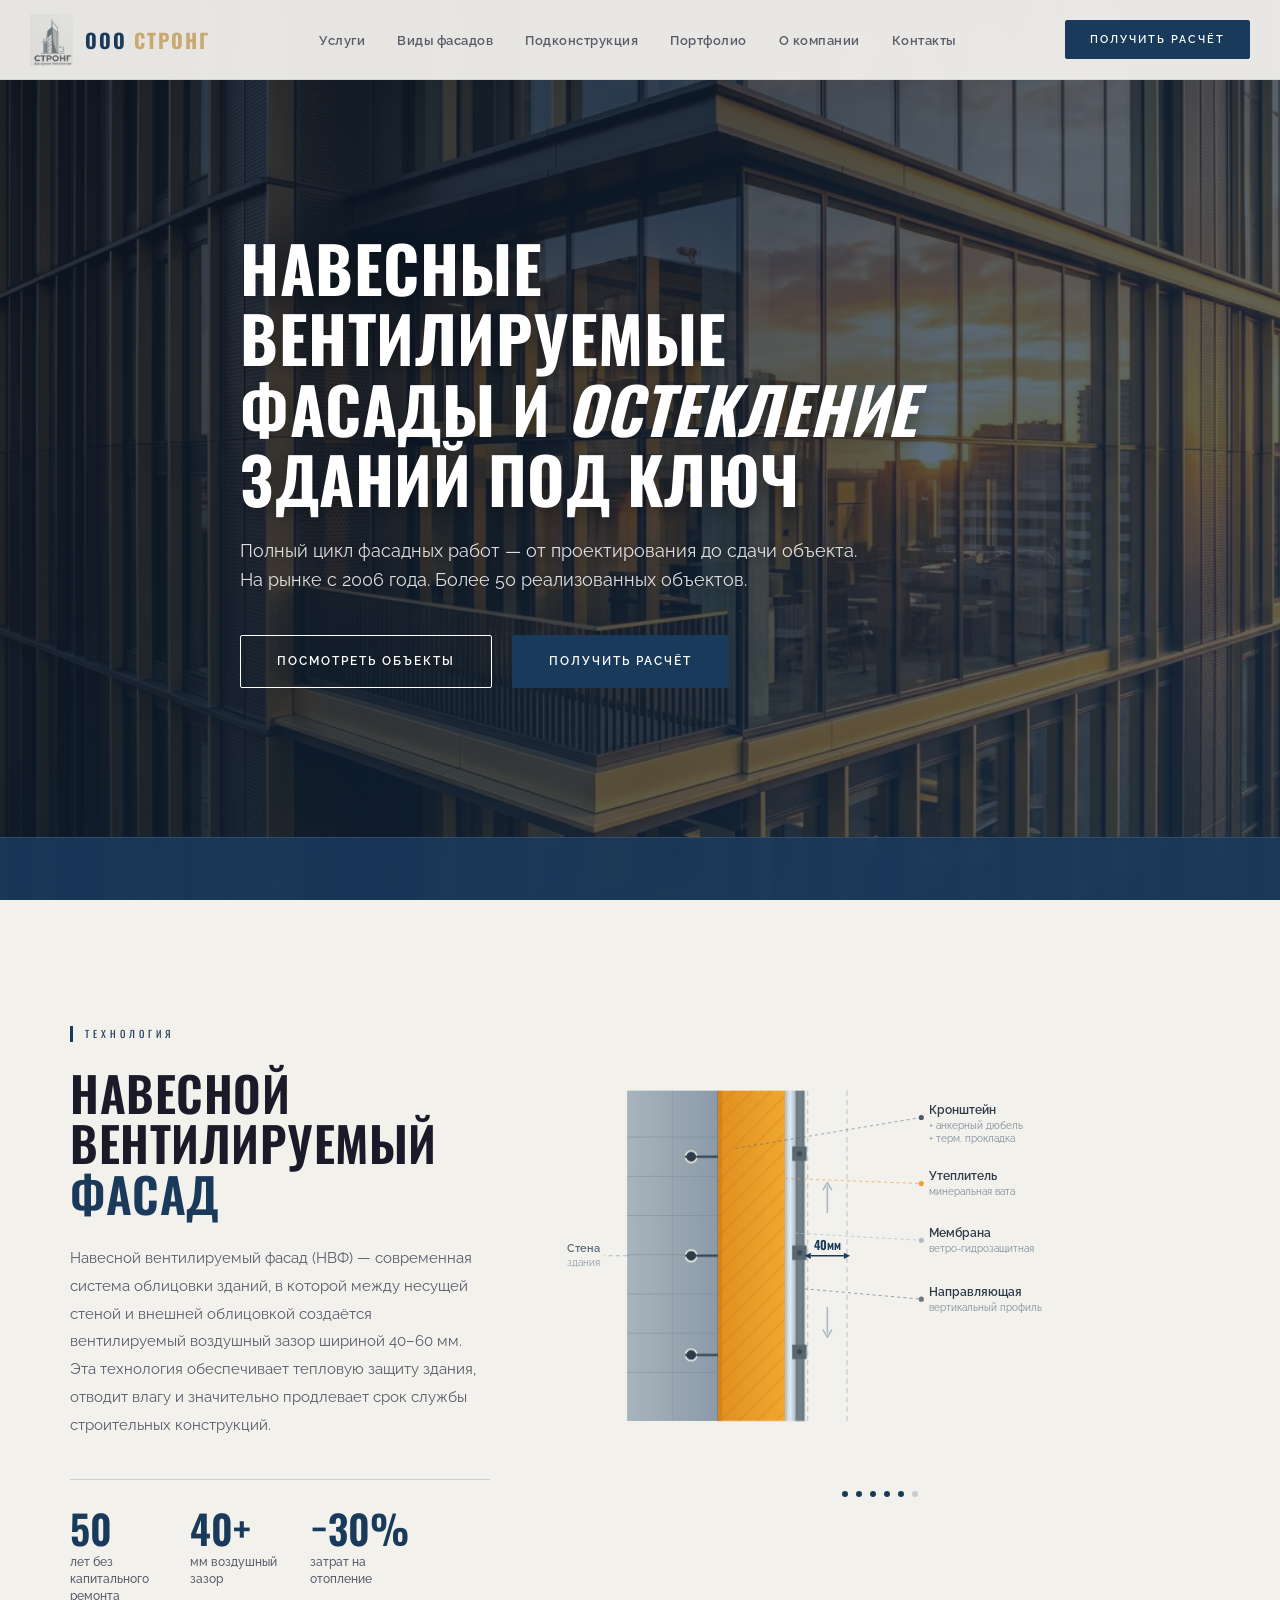
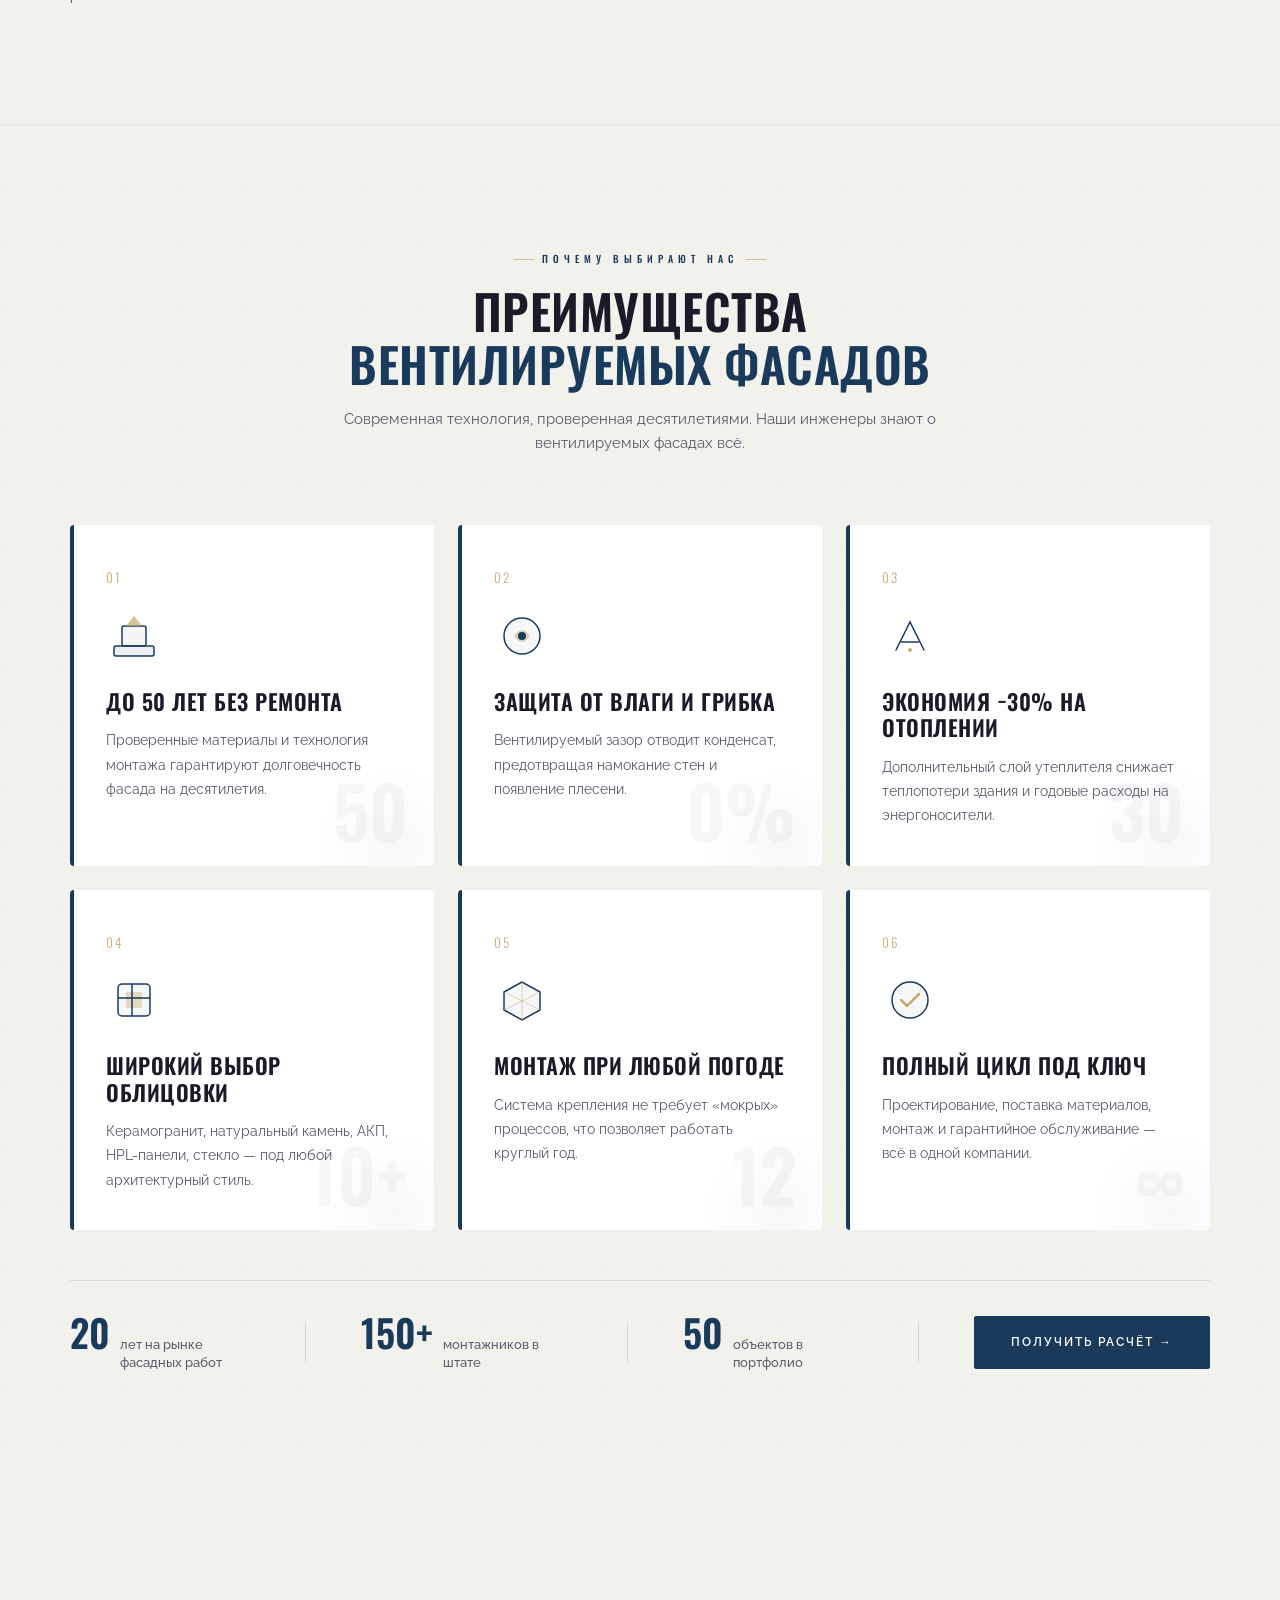
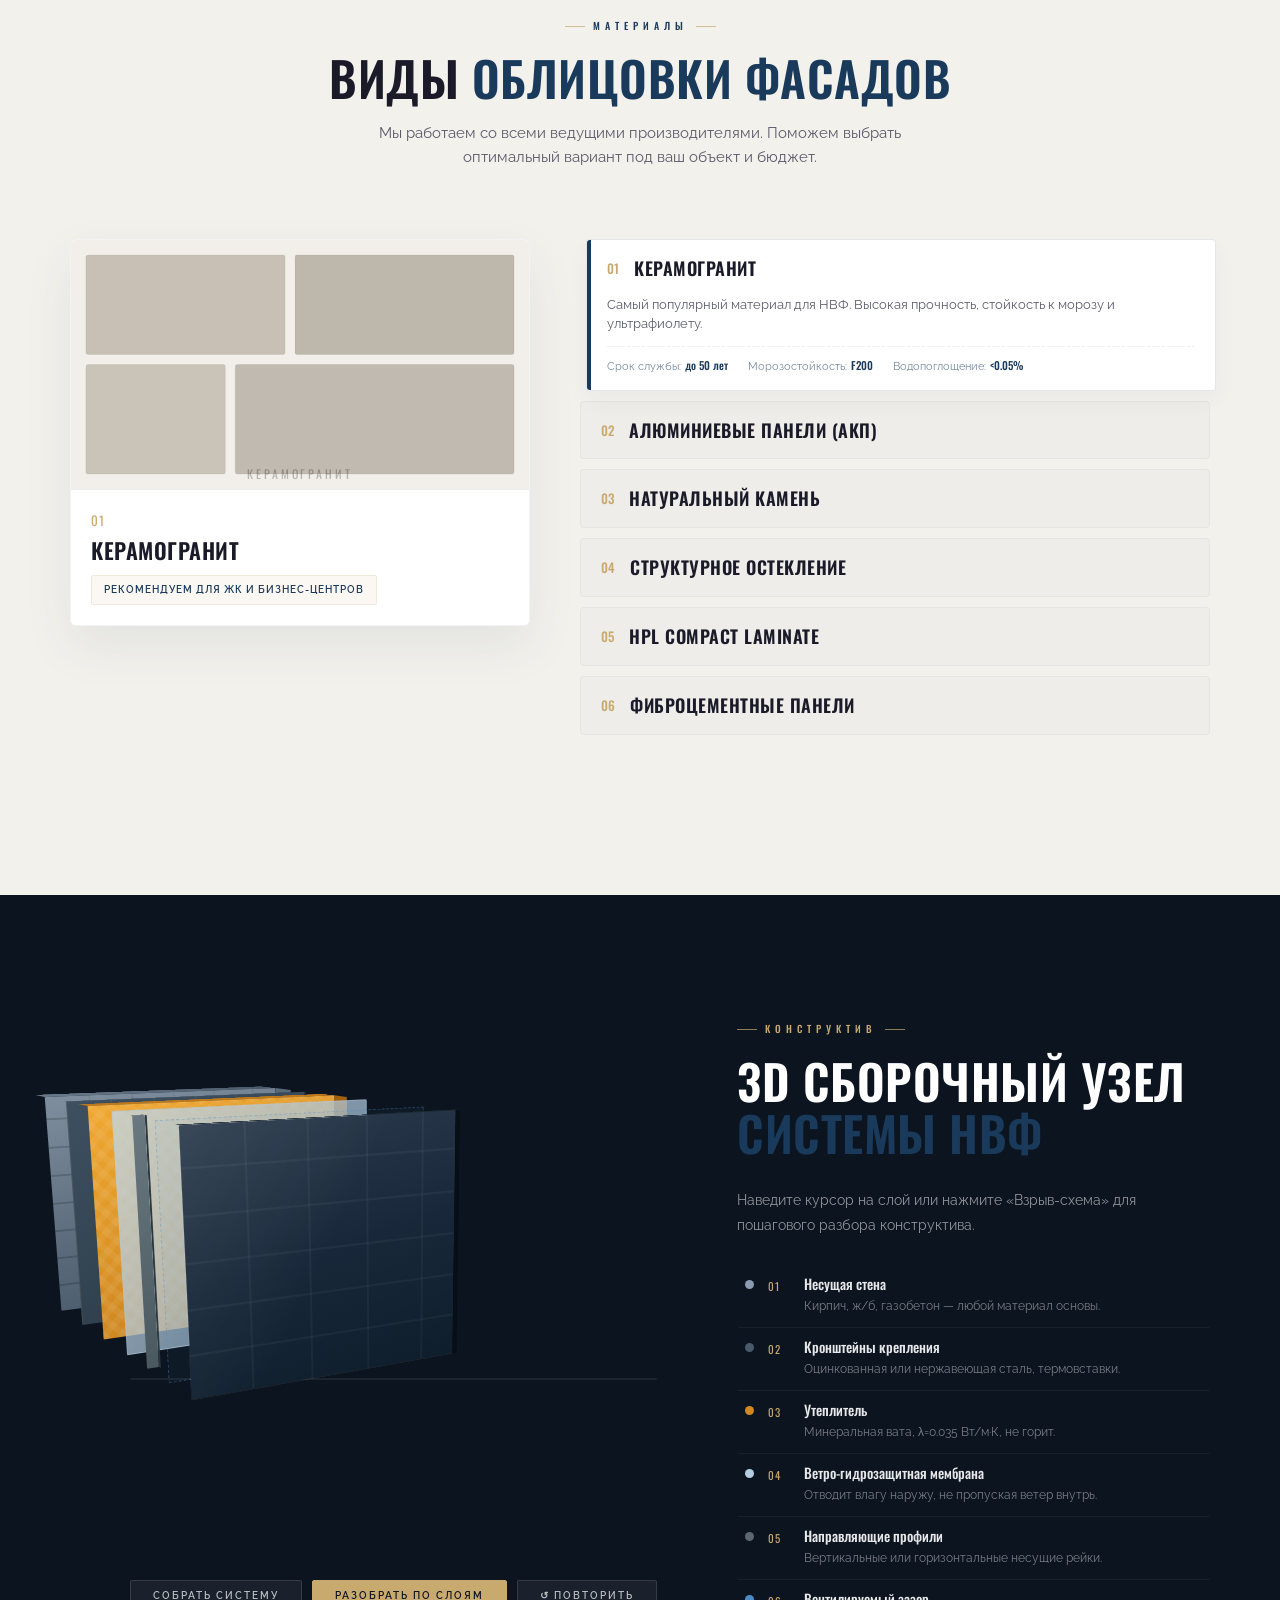
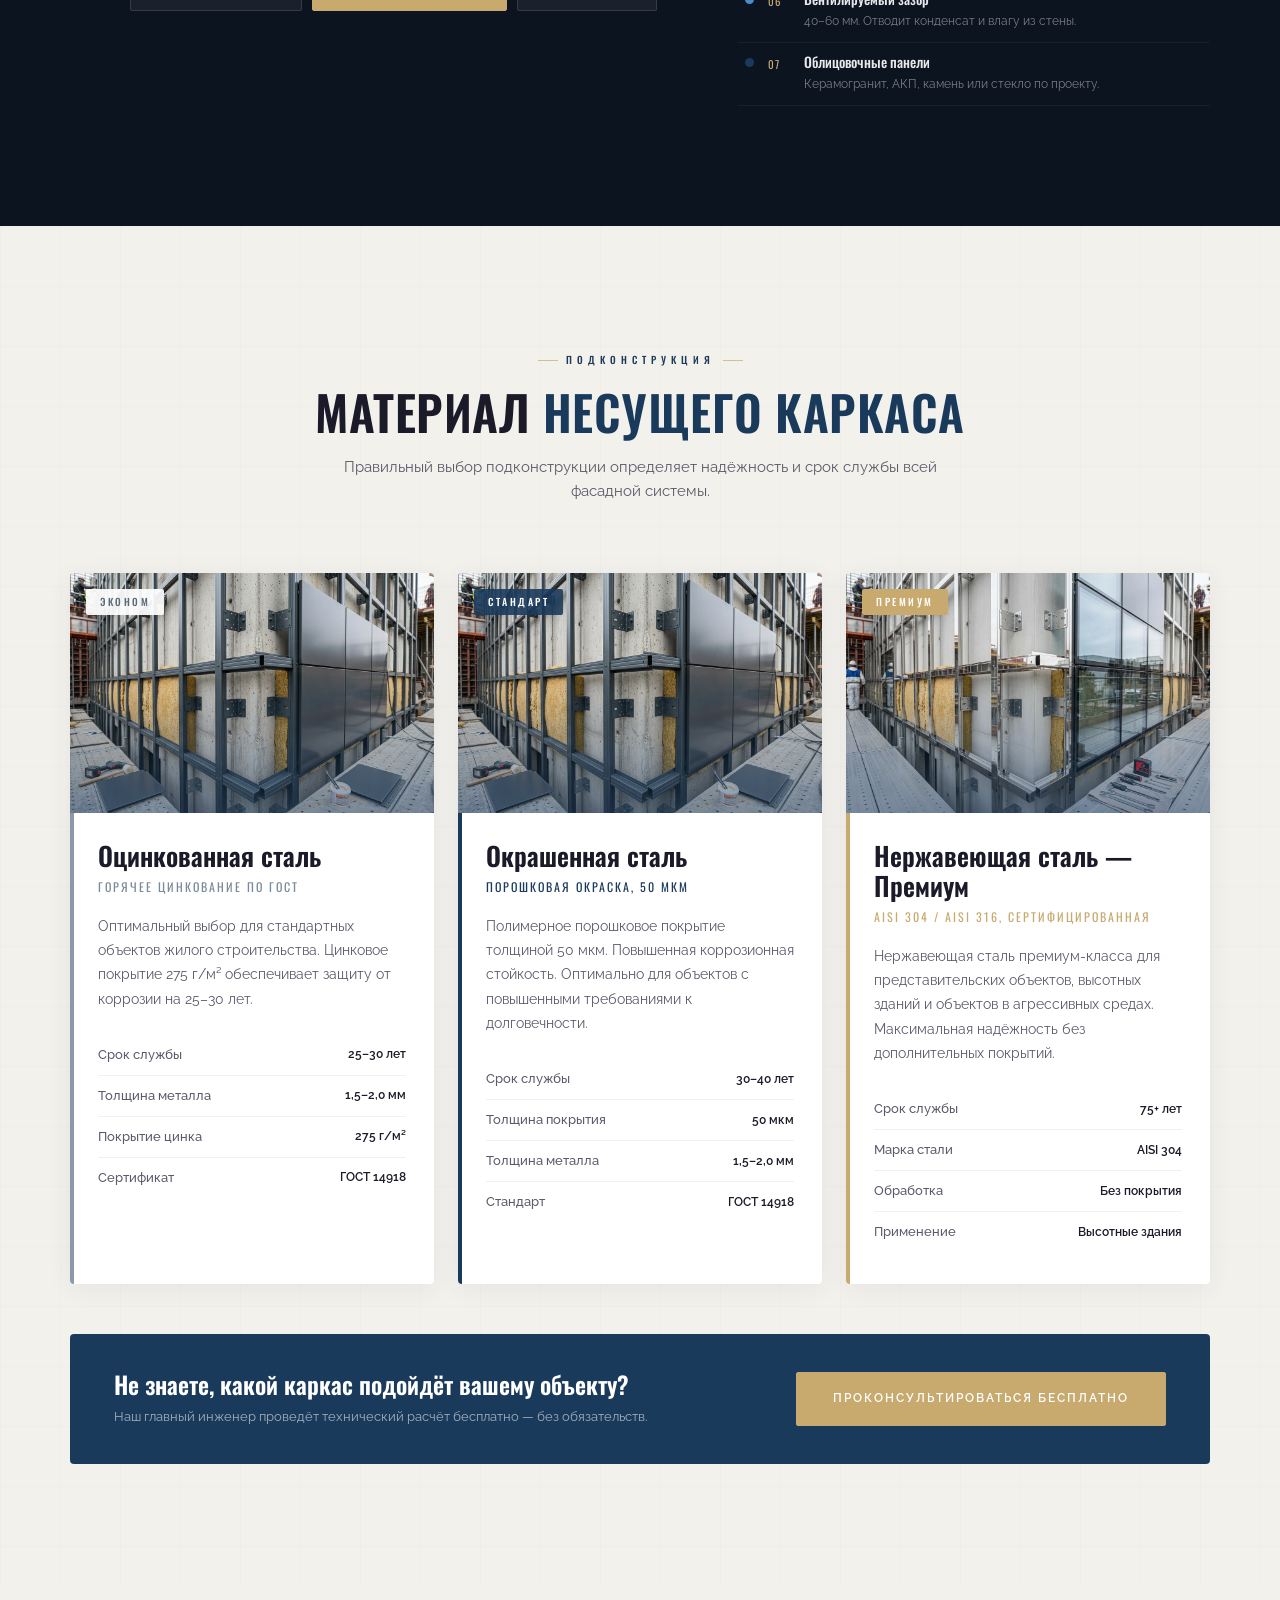
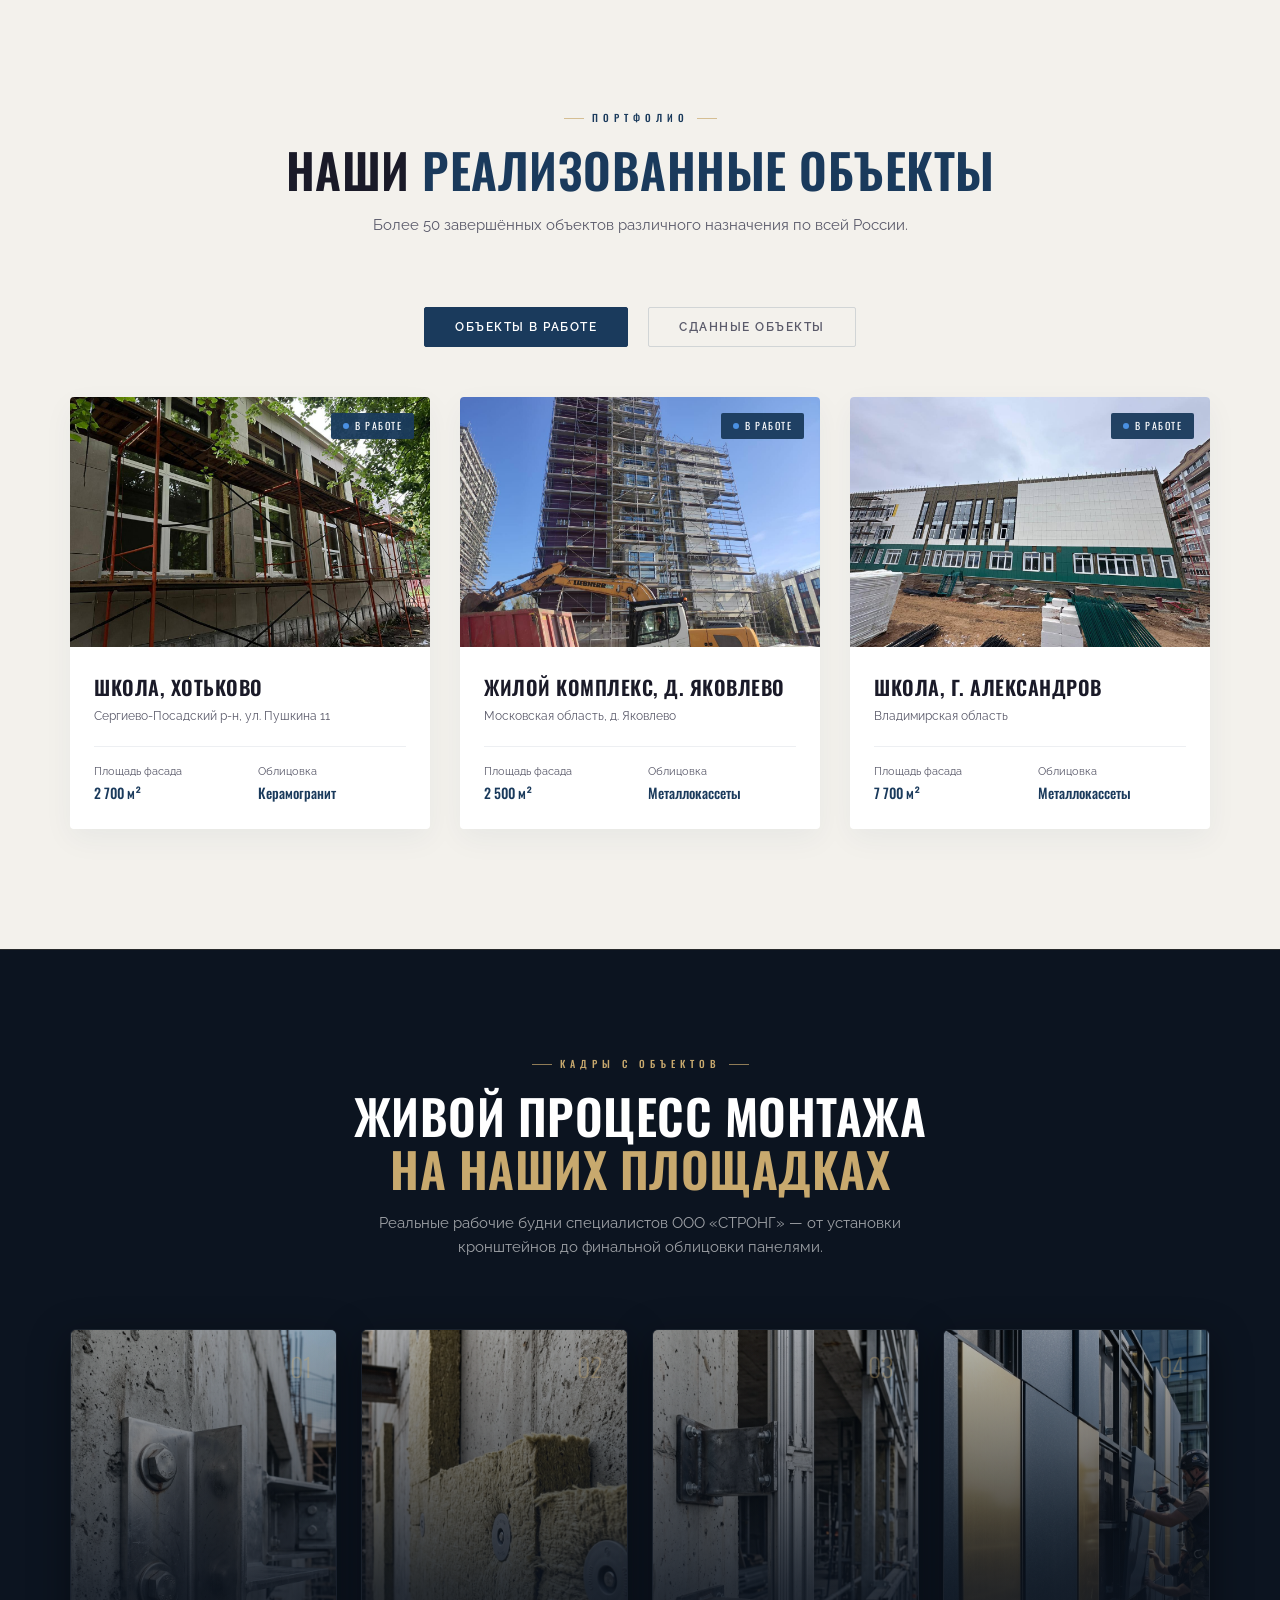
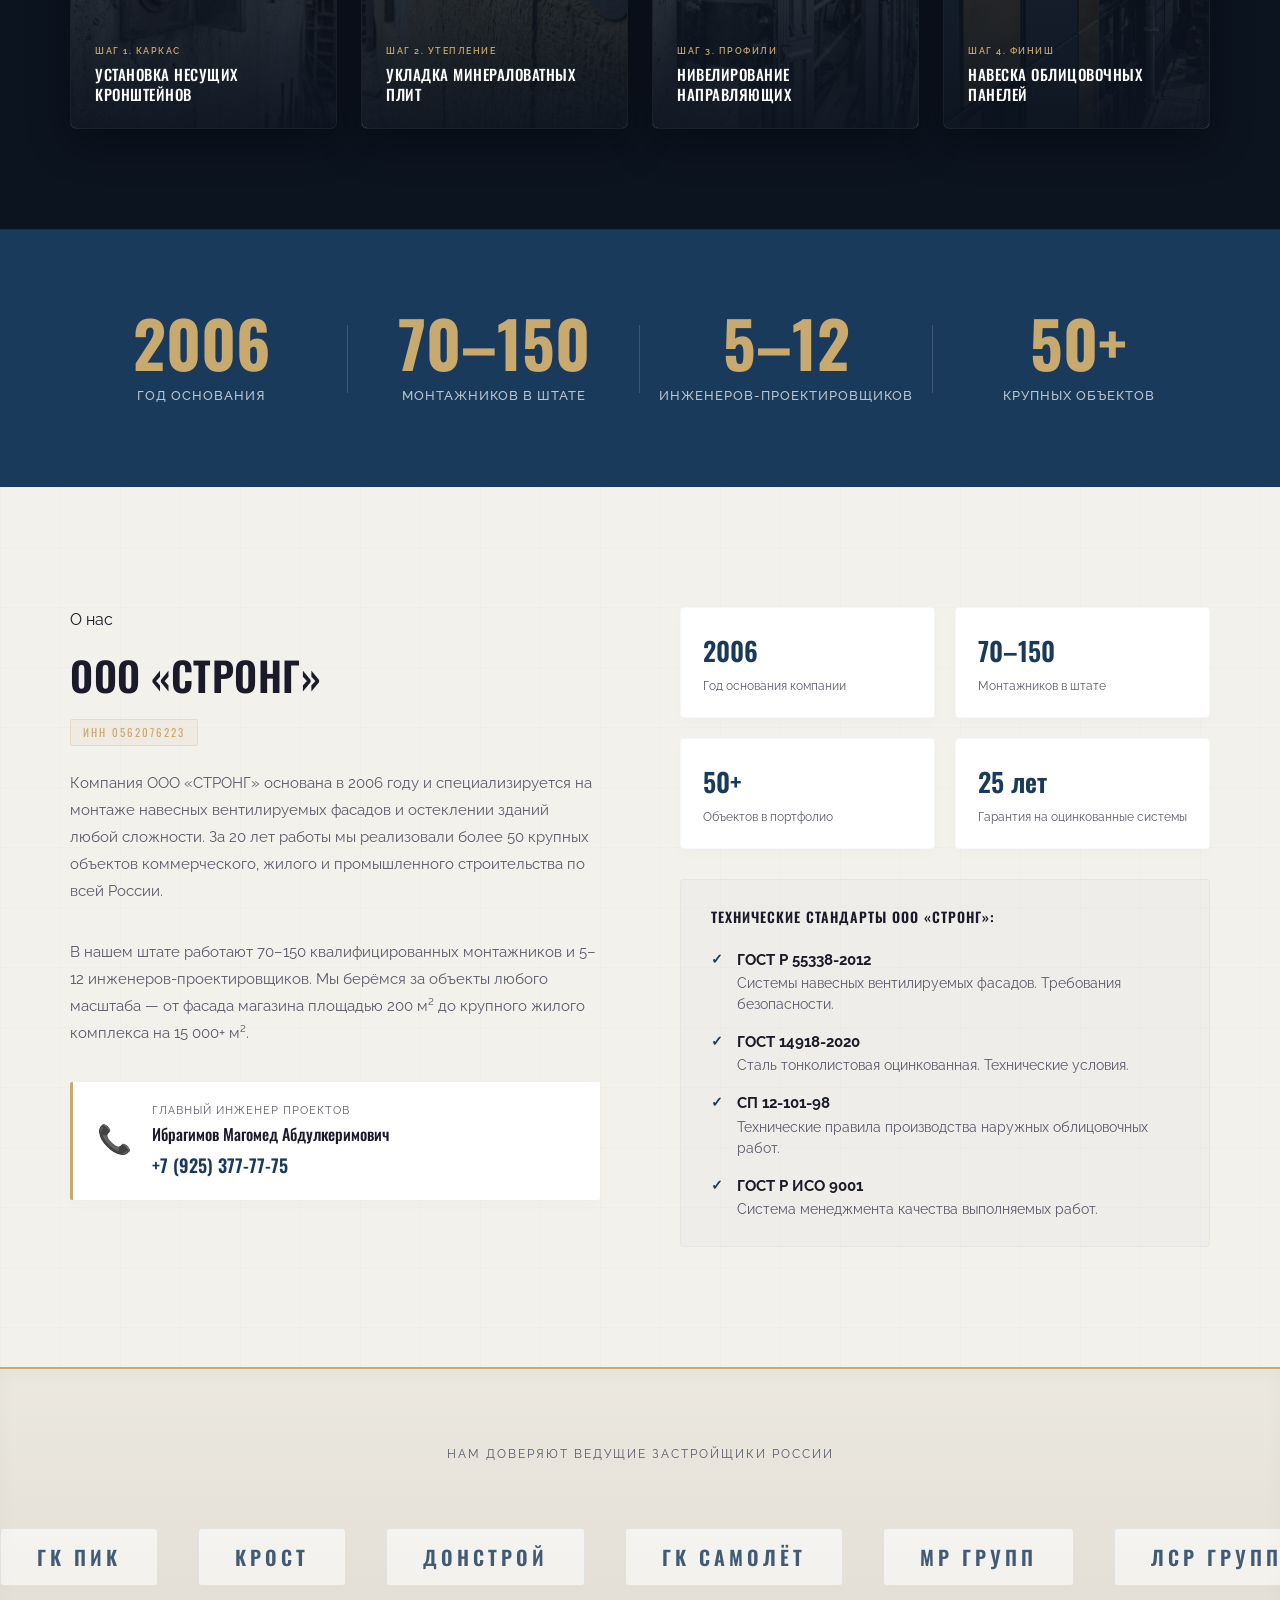
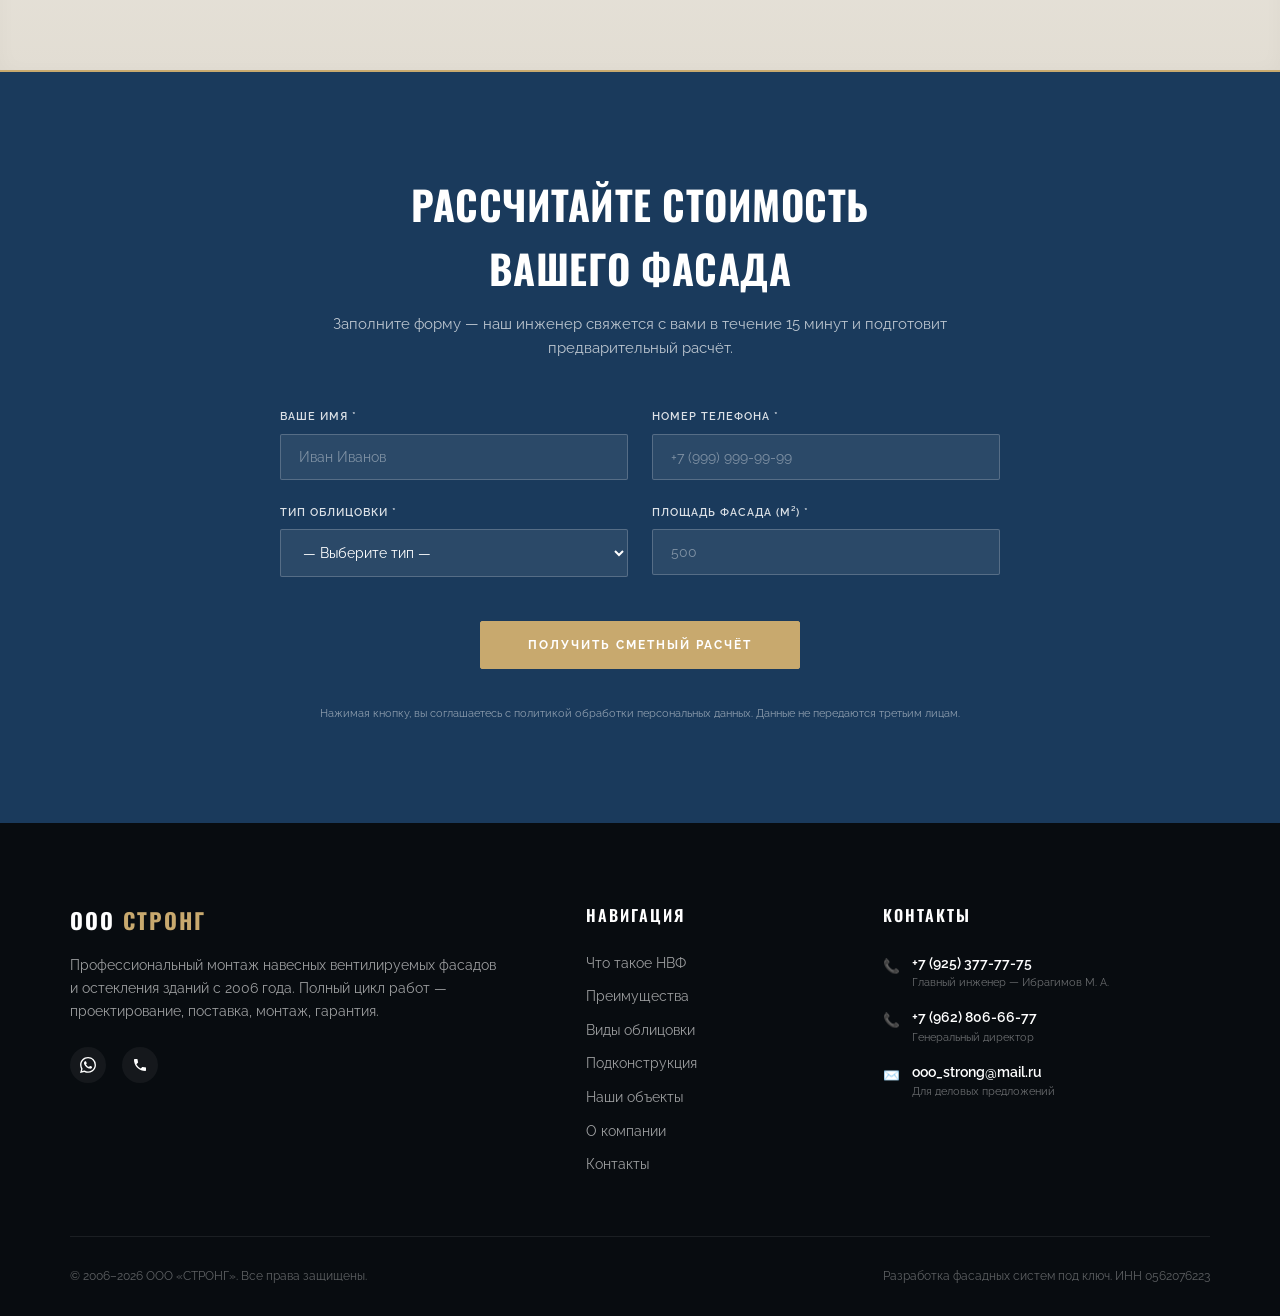
==== commit 44469c2e: "Fully adapted site for mobile layout with viewport settings and overlay menu" ====
--- a/index.html
+++ b/index.html
@@ -8,7 +8,7 @@
   <link rel="preconnect" href="https://fonts.googleapis.com">
   <link rel="preconnect" href="https://fonts.gstatic.com" crossorigin>
   <link href="https://fonts.googleapis.com/css2?family=Oswald:wght@300;400;500;600;700&family=Raleway:wght@300;400;500;600;700&display=swap" rel="stylesheet">
-  <link rel="stylesheet" href="style.css?v=4.0">
+  <link rel="stylesheet" href="style.css?v=5.0">
 </head>
 <body>
   <div id="scroll-progress" style="position: fixed; top: 0; left: 0; height: 3px; background: var(--gold); width: 0%; z-index: 1001; transition: width 0.1s ease;"></div>
@@ -1106,6 +1106,6 @@
     </div>
   </footer>
 
-  <script src="script.js?v=4.0"></script>
+  <script src="script.js?v=5.0"></script>
 </body>
 </html>
--- a/style.css
+++ b/style.css
@@ -2689,7 +2689,7 @@
   transition: left 0.95s cubic-bezier(0.22, 1, 0.36, 1);
 }
 
-/* Responsive adjustments for gallery */
+/* Responsive adjustments for gallery & mobile layouts */
 @media (max-width: 1000px) {
   .gallery-grid {
     grid-template-columns: 1fr 1fr;
@@ -2700,13 +2700,315 @@
   }
 }
 
+/* ==========================================
+   19. MOBILE ADAPTABILITY (max-width: 640px)
+   ========================================== */
 @media (max-width: 640px) {
+  /* General Reset & Layout */
+  html {
+    -webkit-text-size-adjust: 100% !important;
+  }
+  
+  body {
+    overflow-x: hidden !important;
+    width: 100vw !important;
+  }
+  
+  img, iframe {
+    max-width: 100% !important;
+  }
+  
+  .container, .nav-container {
+    padding-left: 18px !important;
+    padding-right: 18px !important;
+    width: auto !important;
+    max-width: 100% !important;
+  }
+  
+  .section, 
+  .gallery-section, 
+  .substructure-section, 
+  .about-stats, 
+  .about-info, 
+  .cta-section, 
+  .partners-section {
+    padding: 50px 0 !important;
+  }
+  
+  /* Typography */
+  h1, .hero-content h1 {
+    font-size: clamp(30px, 8vw, 40px) !important;
+    line-height: 1.15 !important;
+  }
+  
+  h2, .section-head h2 {
+    font-size: clamp(25px, 7vw, 34px) !important;
+    line-height: 1.2 !important;
+  }
+  
+  h3, .adv-card-title, .case-title, .sub-card-title {
+    font-size: 20px !important;
+  }
+  
+  p, 
+  .sub, 
+  .history-text, 
+  .adv-card-text, 
+  .item-desc, 
+  .step-desc, 
+  .gallery-desc, 
+  .contact-value a, 
+  .footer-bottom {
+    font-size: 15px !important;
+    line-height: 1.55 !important;
+  }
+  
+  /* Hero Section */
+  .hero {
+    height: 100vh !important;
+    height: 100svh !important;
+    min-height: auto !important;
+    padding-top: 100px !important;
+  }
+  
+  .hero-content {
+    max-width: 100% !important;
+    padding: 0 !important;
+    display: flex !important;
+    flex-direction: column !important;
+    justify-content: center !important;
+  }
+  
+  /* Navbar & Hamburger Menu */
+  .navbar {
+    height: 70px !important;
+  }
+  
+  .logo-img {
+    height: 40px !important;
+  }
+  
+  .logo-text {
+    font-size: 18px !important;
+  }
+  
+  .mobile-toggle {
+    display: flex !important;
+    flex-direction: column !important;
+    gap: 5px !important;
+    cursor: pointer !important;
+    z-index: 1001 !important;
+    width: 44px !important;
+    height: 44px !important;
+    justify-content: center !important;
+    align-items: center !important;
+  }
+  
+  .mobile-toggle span {
+    display: block !important;
+    width: 22px !important;
+    height: 2px !important;
+    background: var(--text-dark) !important;
+    transition: transform 0.3s ease, opacity 0.3s ease !important;
+  }
+  
+  .navbar.scrolled .mobile-toggle span {
+    background: var(--text-dark) !important;
+  }
+  
+  .nav-menu {
+    position: fixed !important;
+    top: 0 !important;
+    right: 0 !important;
+    width: 270px !important;
+    height: 100vh !important;
+    height: 100svh !important;
+    background: var(--dark-bg) !important;
+    border-left: 1px solid rgba(200, 169, 110, 0.2) !important;
+    flex-direction: column !important;
+    justify-content: center !important;
+    align-items: center !important;
+    gap: 24px !important;
+    padding: 40px 20px !important;
+    box-shadow: -10px 0 35px rgba(0, 0, 0, 0.3) !important;
+    z-index: 1000 !important;
+    transform: translateX(100%) !important;
+    transition: transform 0.4s cubic-bezier(0.22, 1, 0.36, 1) !important;
+    display: flex !important;
+  }
+  
+  .nav-menu.open {
+    transform: translateX(0) !important;
+  }
+  
+  .nav-menu li {
+    margin: 0 !important;
+  }
+  
+  .nav-menu a {
+    color: var(--white) !important;
+    font-size: 18px !important;
+    font-family: 'Oswald', sans-serif !important;
+    text-transform: uppercase !important;
+    letter-spacing: 1.5px !important;
+    padding: 10px 20px !important;
+    display: block !important;
+  }
+  
+  .nav-menu a:hover {
+    color: var(--gold) !important;
+  }
+  
+  .nav-btn-wrap {
+    display: none !important; /* Hide desktop top-right button on mobile */
+  }
+  
+  /* Buttons & Tap Targets */
+  .btn-primary, 
+  .btn-secondary, 
+  .ctrl-btn, 
+  .sub-bottom-btn, 
+  button[type="submit"] {
+    min-height: 48px !important;
+    display: inline-flex !important;
+    align-items: center !important;
+    justify-content: center !important;
+    width: 100% !important;
+    box-sizing: border-box !important;
+    margin-bottom: 8px !important;
+  }
+  
+  .hero-actions, .cta-form-btn-wrap {
+    flex-direction: column !important;
+    gap: 10px !important;
+    width: 100% !important;
+  }
+  
+  /* Grids & Cards Layout */
+  .facade-grid, 
+  .adv-grid, 
+  .sub-grid, 
+  .case-grid, 
+  .masonry-grid, 
+  .footer-grid,
   .gallery-grid {
-    grid-template-columns: 1fr;
-    gap: 20px;
-  }
+    grid-template-columns: 1fr !important;
+    gap: 24px !important;
+  }
+  
   .gallery-card {
-    height: 320px;
-  }
-}
-
+    height: 320px !important;
+  }
+  
+  .about-stats-grid {
+    grid-template-columns: 1fr 1fr !important;
+    gap: 16px !important;
+  }
+  
+  .about-stats-mini {
+    grid-template-columns: 1fr !important;
+    gap: 15px !important;
+  }
+  
+  .cta-form, .cta-form-row {
+    grid-template-columns: 1fr !important;
+    gap: 16px !important;
+  }
+  
+  /* Key-Value Lists Stack Vertically */
+  .case-specs, .overlay-details {
+    flex-direction: column !important;
+    gap: 10px !important;
+    align-items: flex-start !important;
+  }
+  
+  .case-specs > div, .overlay-details > div {
+    width: 100% !important;
+    border-right: none !important;
+    padding-right: 0 !important;
+    border-bottom: 1px solid rgba(255, 255, 255, 0.08) !important;
+    padding-bottom: 6px !important;
+  }
+  
+  .case-specs > div:last-child, .overlay-details > div:last-child {
+    border-bottom: none !important;
+    padding-bottom: 0 !important;
+  }
+  
+  .contact-item {
+    flex-direction: column !important;
+    align-items: flex-start !important;
+    gap: 6px !important;
+  }
+  
+  /* Form Inputs iOS Fix */
+  .cta-input, .cta-textarea, select, input, textarea {
+    font-size: 16px !important; /* Prevents auto zoom */
+    padding: 14px 16px !important;
+  }
+  
+  /* Map Wrapper */
+  .map-wrap iframe, iframe {
+    width: 100% !important;
+    min-height: 320px !important;
+    border-radius: 6px !important;
+  }
+  
+  /* 3D Assembly Carousel controls */
+  .ctrl-bar {
+    flex-direction: column !important;
+    width: 100% !important;
+    gap: 8px !important;
+  }
+  
+  .ctrl-btn {
+    width: 100% !important;
+    padding: 14px 20px !important;
+    font-size: 13px !important;
+  }
+  
+  .scene-wrap {
+    height: 360px !important;
+    transform: none !important;
+  }
+  
+  .system {
+    transform: rotateX(-12deg) rotateY(24deg) scale(0.65) !important;
+  }
+  
+  /* Partners Logos Carousel */
+  .partners-logos {
+    flex-wrap: wrap !important;
+    justify-content: center !important;
+    gap: 20px 40px !important;
+  }
+  
+  .partner-logo {
+    font-size: 18px !important;
+  }
+}
+
+/* ==========================================
+   20. MOBILE ADAPTABILITY (max-width: 380px)
+   ========================================== */
+@media (max-width: 380px) {
+  h1, .hero-content h1 {
+    font-size: 28px !important;
+  }
+  
+  h2, .section-head h2 {
+    font-size: 23px !important;
+  }
+  
+  /* Stats stacked in one column on small screens */
+  .about-stats-grid {
+    grid-template-columns: 1fr !important;
+    gap: 16px !important;
+  }
+  
+  .system {
+    transform: rotateX(-12deg) rotateY(24deg) scale(0.55) !important;
+  }
+}
+
+
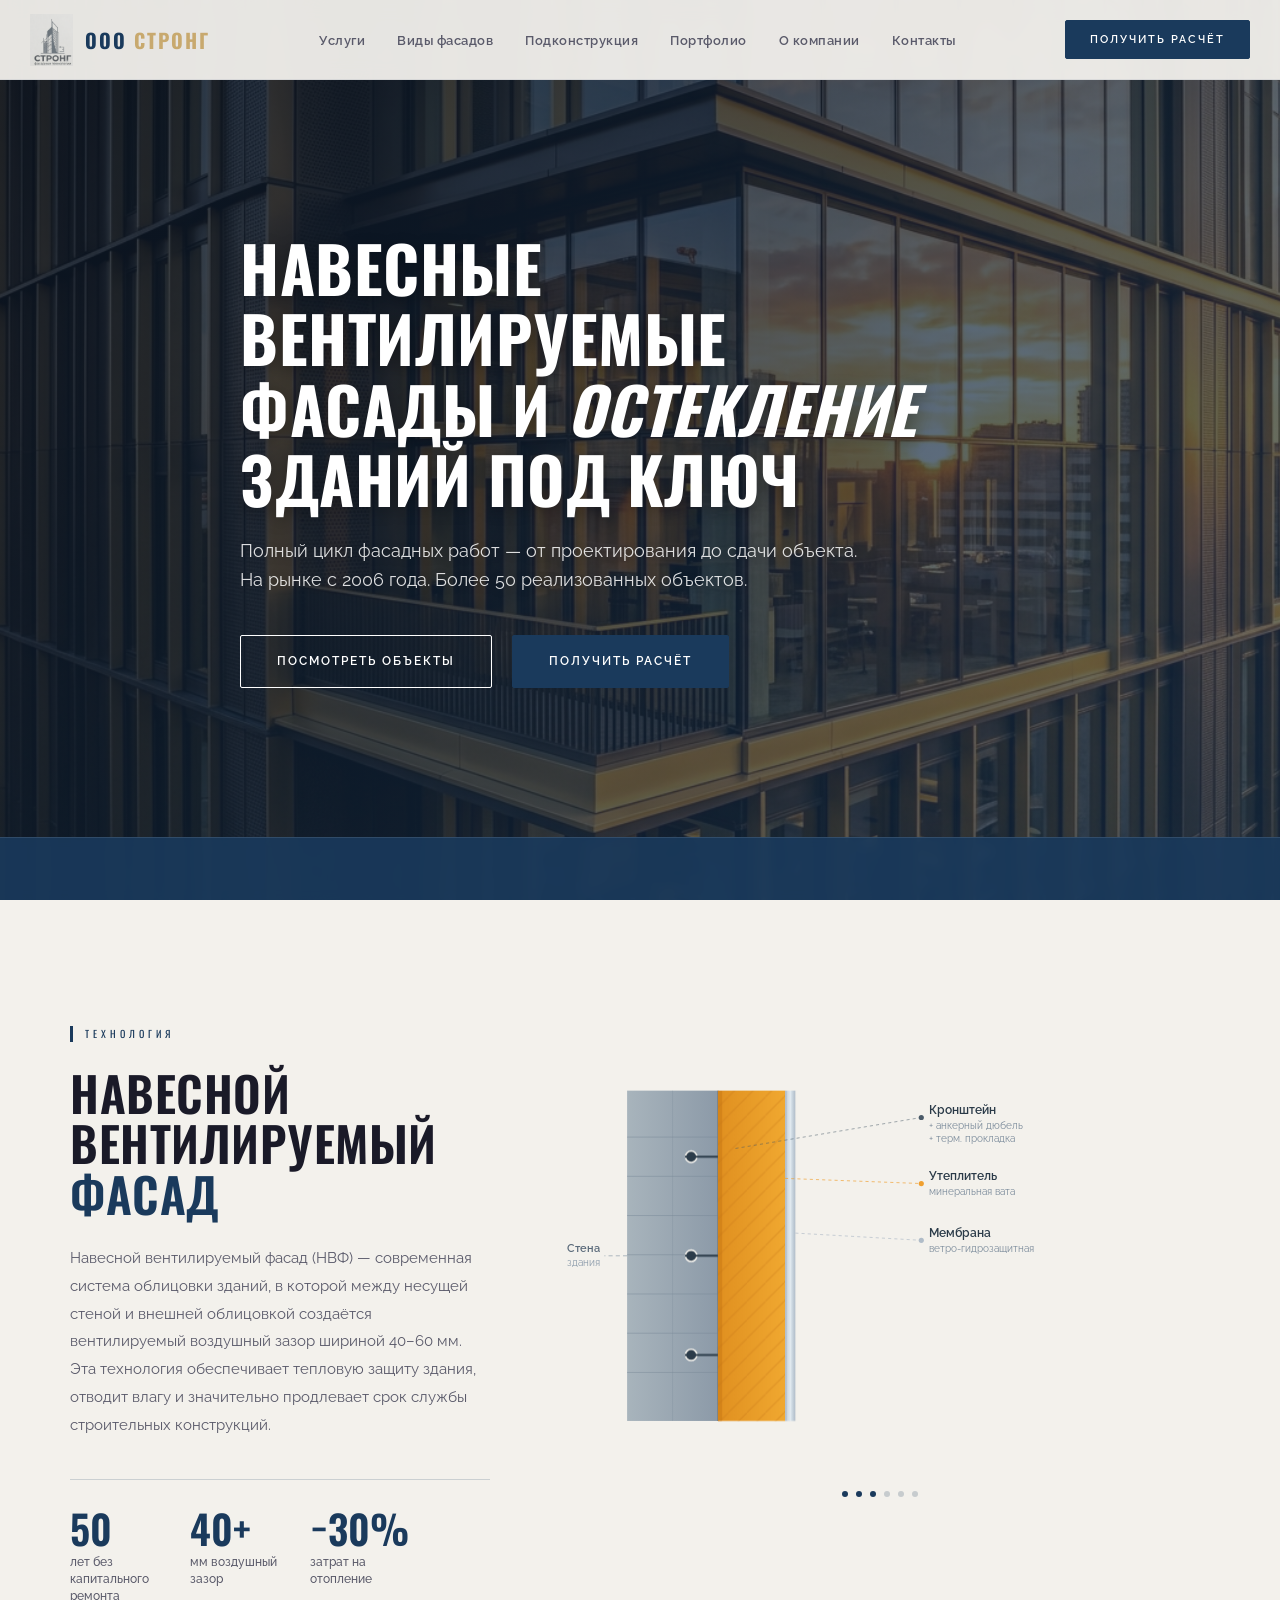
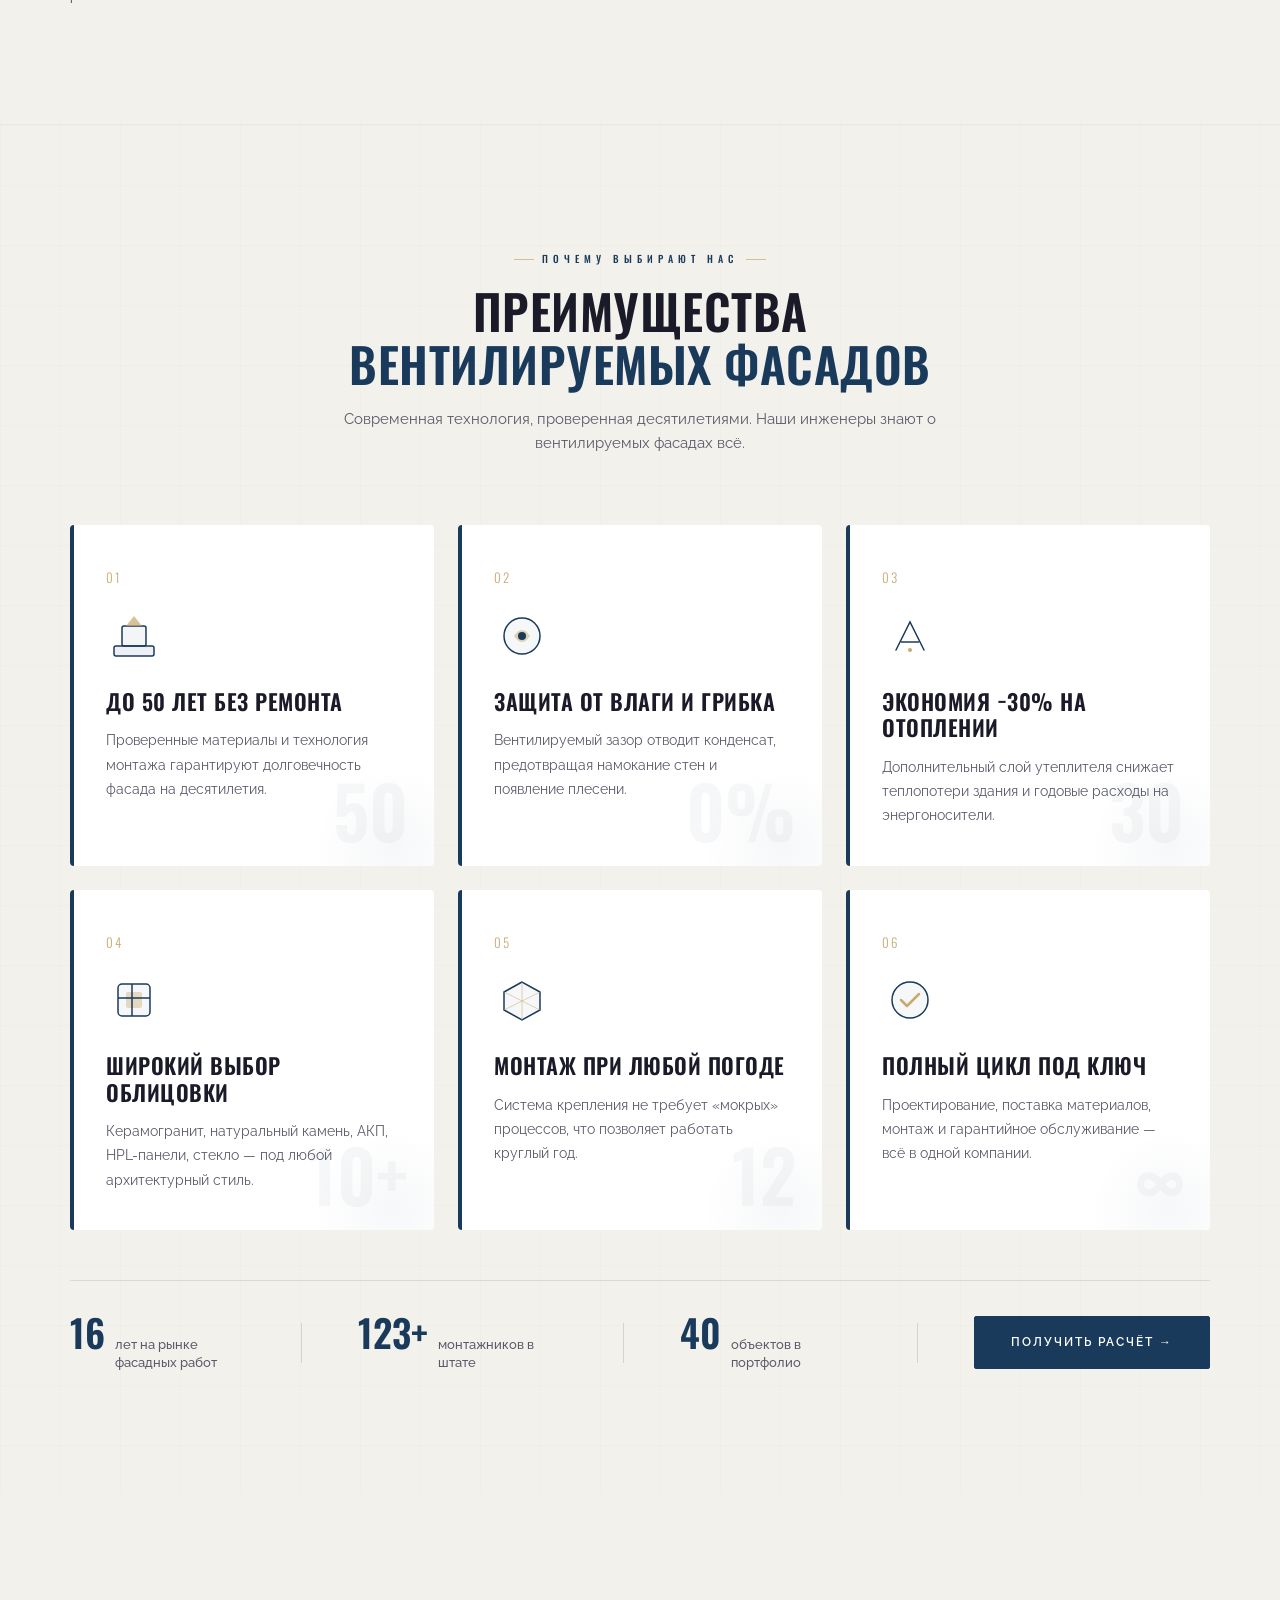
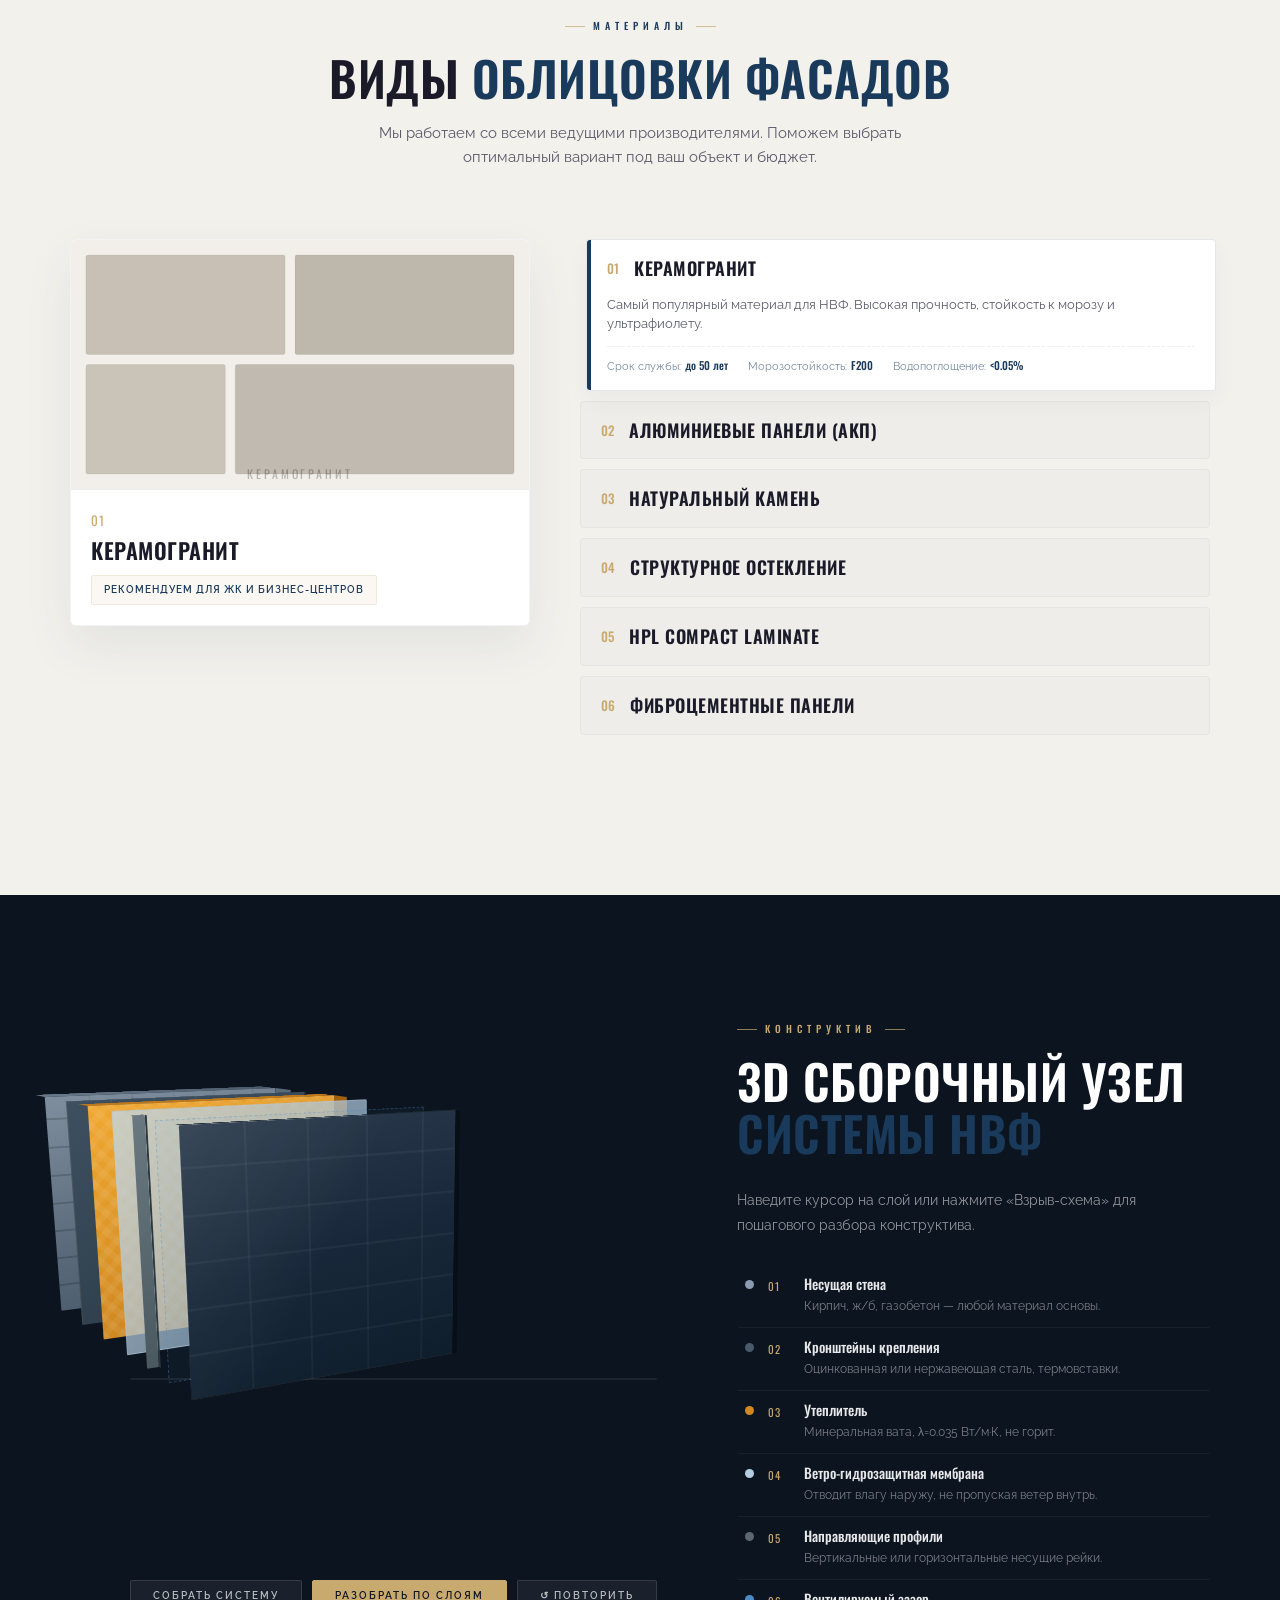
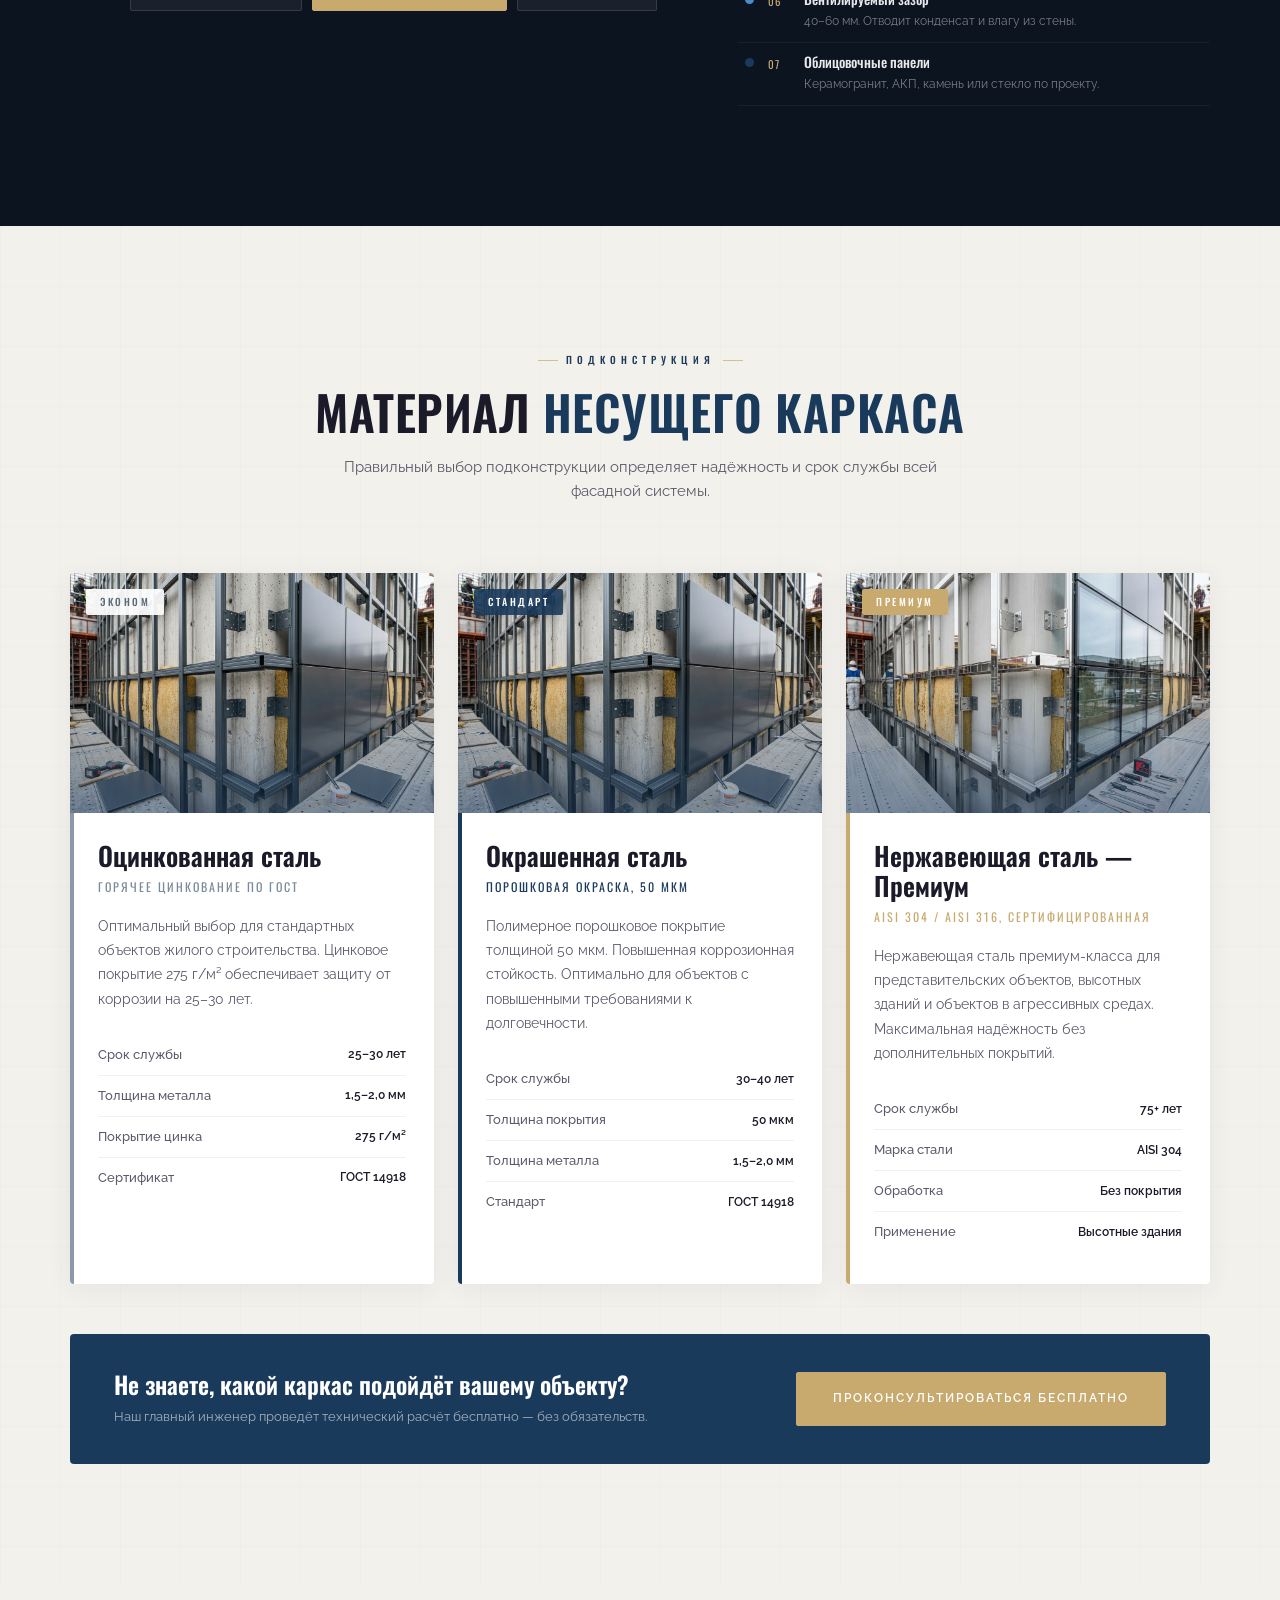
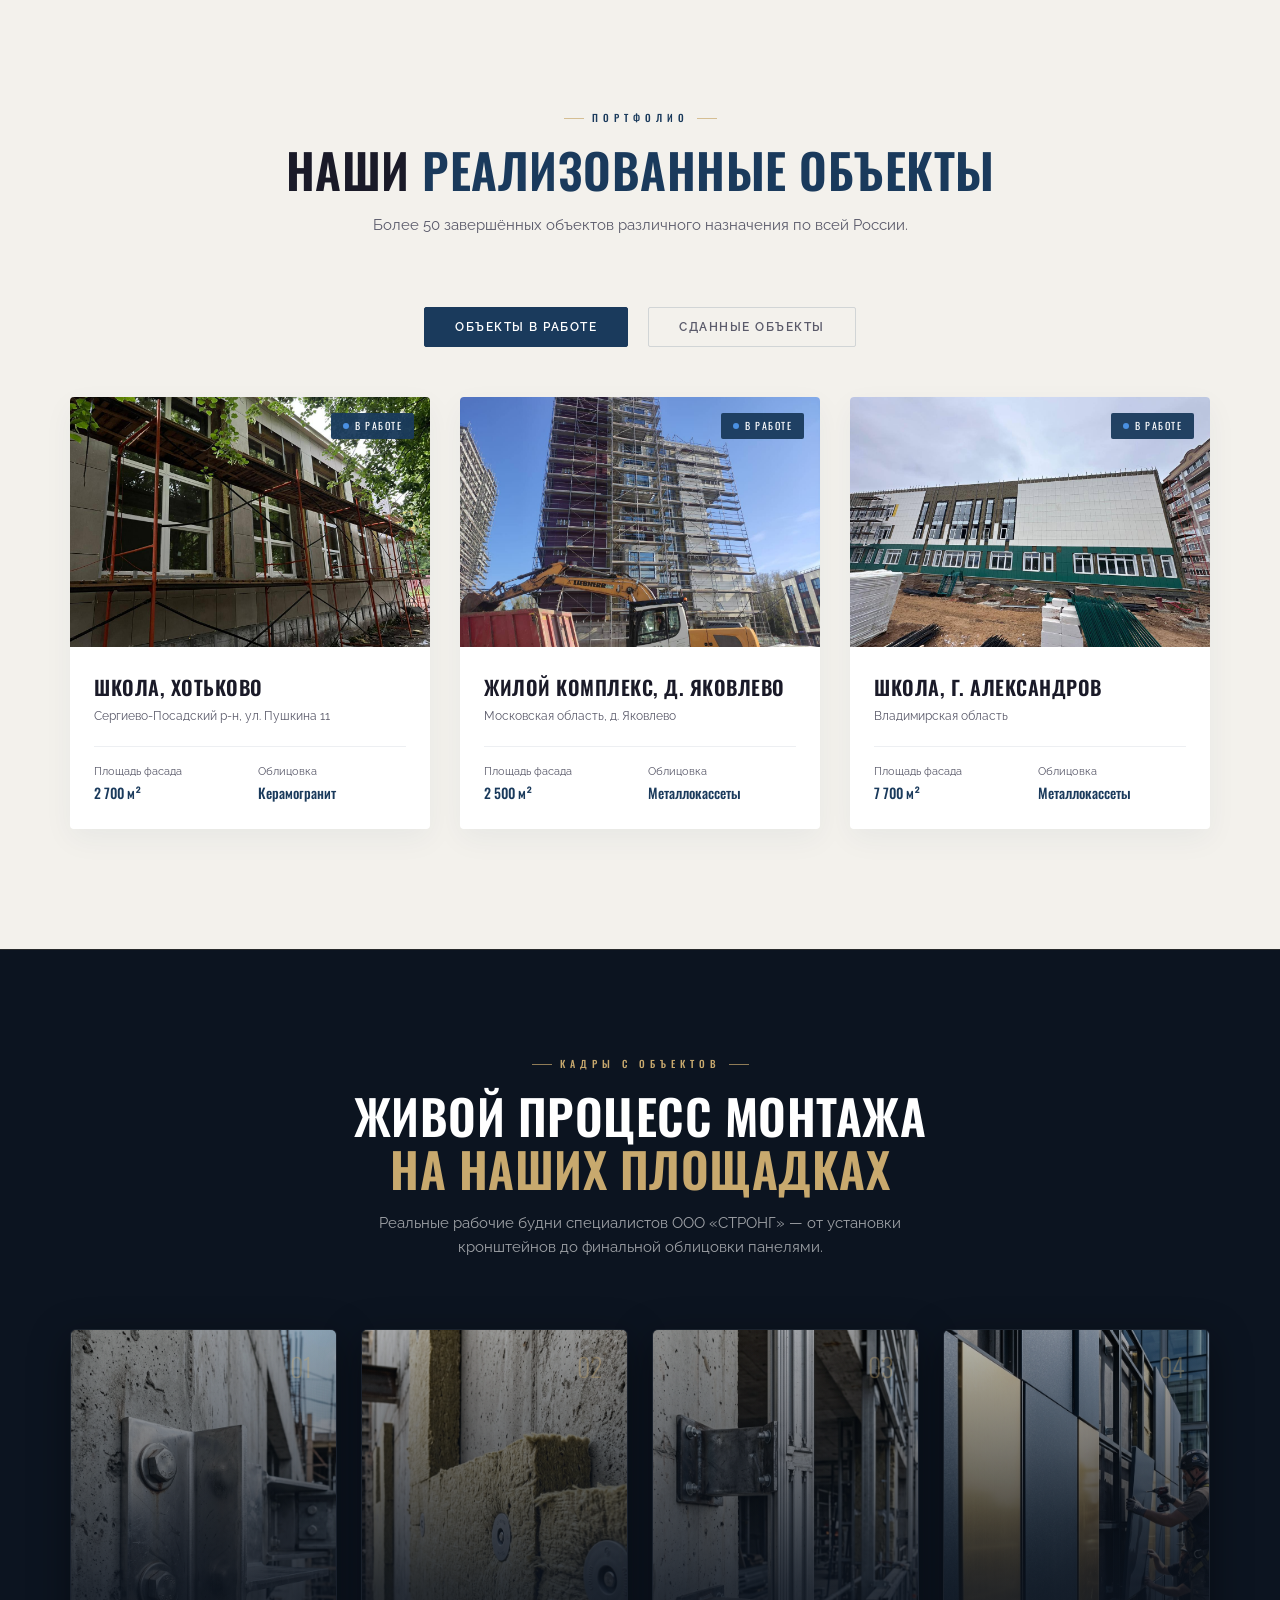
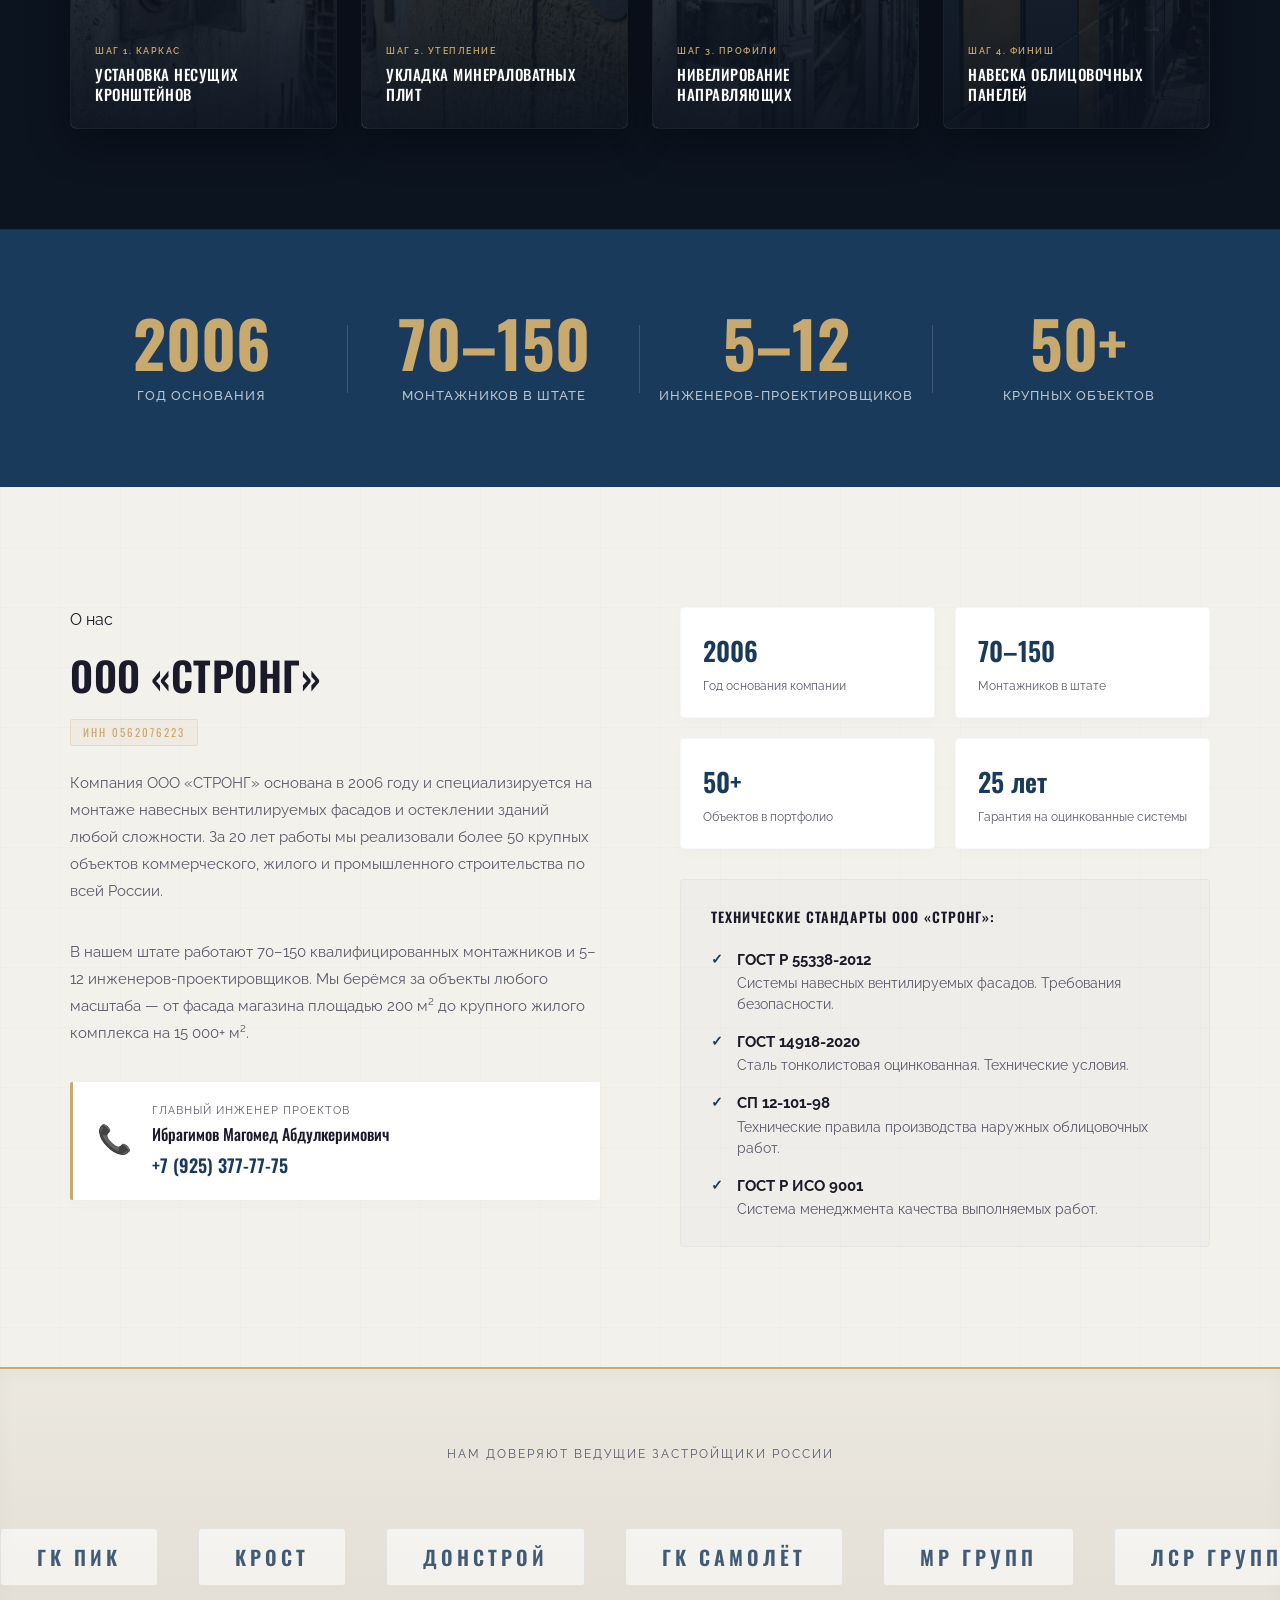
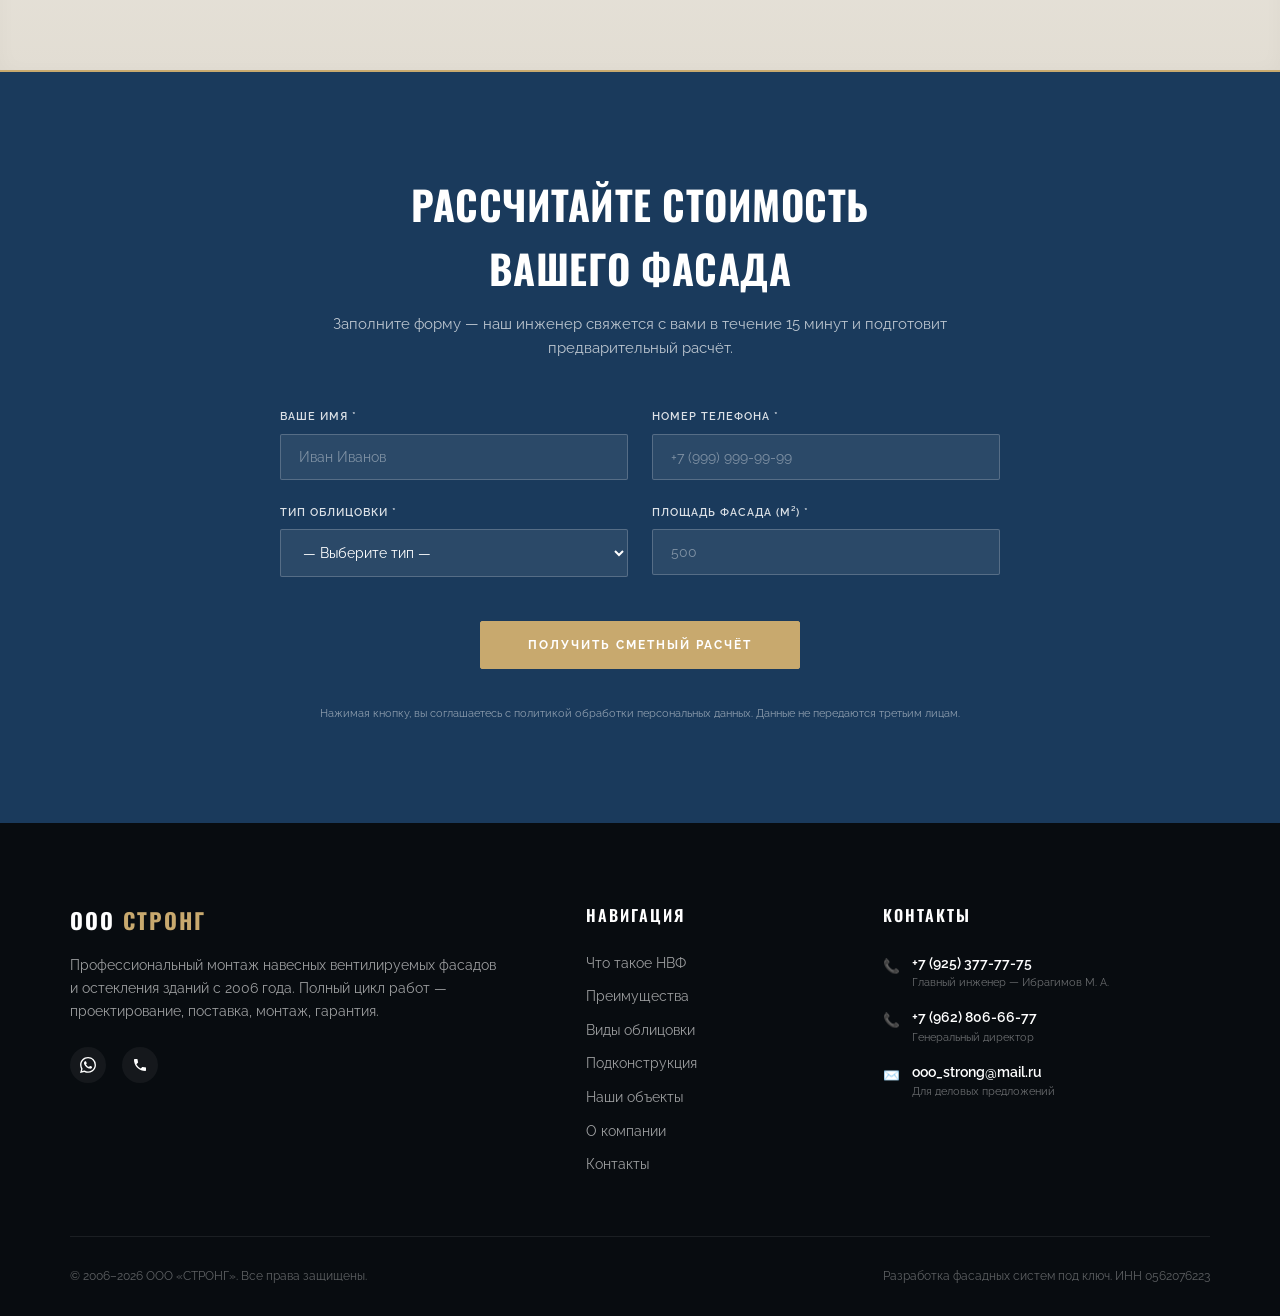
==== commit f40f5ace: "Fixed mobile horizontal scrolling by hiding menu drawer visibility and hiding desktop quote button" ====
--- a/index.html
+++ b/index.html
@@ -8,7 +8,7 @@
   <link rel="preconnect" href="https://fonts.googleapis.com">
   <link rel="preconnect" href="https://fonts.gstatic.com" crossorigin>
   <link href="https://fonts.googleapis.com/css2?family=Oswald:wght@300;400;500;600;700&family=Raleway:wght@300;400;500;600;700&display=swap" rel="stylesheet">
-  <link rel="stylesheet" href="style.css?v=5.0">
+  <link rel="stylesheet" href="style.css?v=6.0">
 </head>
 <body>
   <div id="scroll-progress" style="position: fixed; top: 0; left: 0; height: 3px; background: var(--gold); width: 0%; z-index: 1001; transition: width 0.1s ease;"></div>
@@ -1106,6 +1106,6 @@
     </div>
   </footer>
 
-  <script src="script.js?v=5.0"></script>
+  <script src="script.js?v=6.0"></script>
 </body>
 </html>
--- a/style.css
+++ b/style.css
@@ -2705,13 +2705,11 @@
    ========================================== */
 @media (max-width: 640px) {
   /* General Reset & Layout */
-  html {
+  html, body {
+    overflow-x: hidden !important;
+    width: 100% !important;
+    position: relative !important;
     -webkit-text-size-adjust: 100% !important;
-  }
-  
-  body {
-    overflow-x: hidden !important;
-    width: 100vw !important;
   }
   
   img, iframe {
@@ -2833,12 +2831,17 @@
     box-shadow: -10px 0 35px rgba(0, 0, 0, 0.3) !important;
     z-index: 1000 !important;
     transform: translateX(100%) !important;
-    transition: transform 0.4s cubic-bezier(0.22, 1, 0.36, 1) !important;
+    visibility: hidden !important;
+    pointer-events: none !important;
+    transition: transform 0.4s cubic-bezier(0.22, 1, 0.36, 1),
+                visibility 0.4s cubic-bezier(0.22, 1, 0.36, 1) !important;
     display: flex !important;
   }
   
   .nav-menu.open {
     transform: translateX(0) !important;
+    visibility: visible !important;
+    pointer-events: auto !important;
   }
   
   .nav-menu li {
@@ -2859,7 +2862,7 @@
     color: var(--gold) !important;
   }
   
-  .nav-btn-wrap {
+  .nav-btn, .nav-btn-wrap {
     display: none !important; /* Hide desktop top-right button on mobile */
   }
   
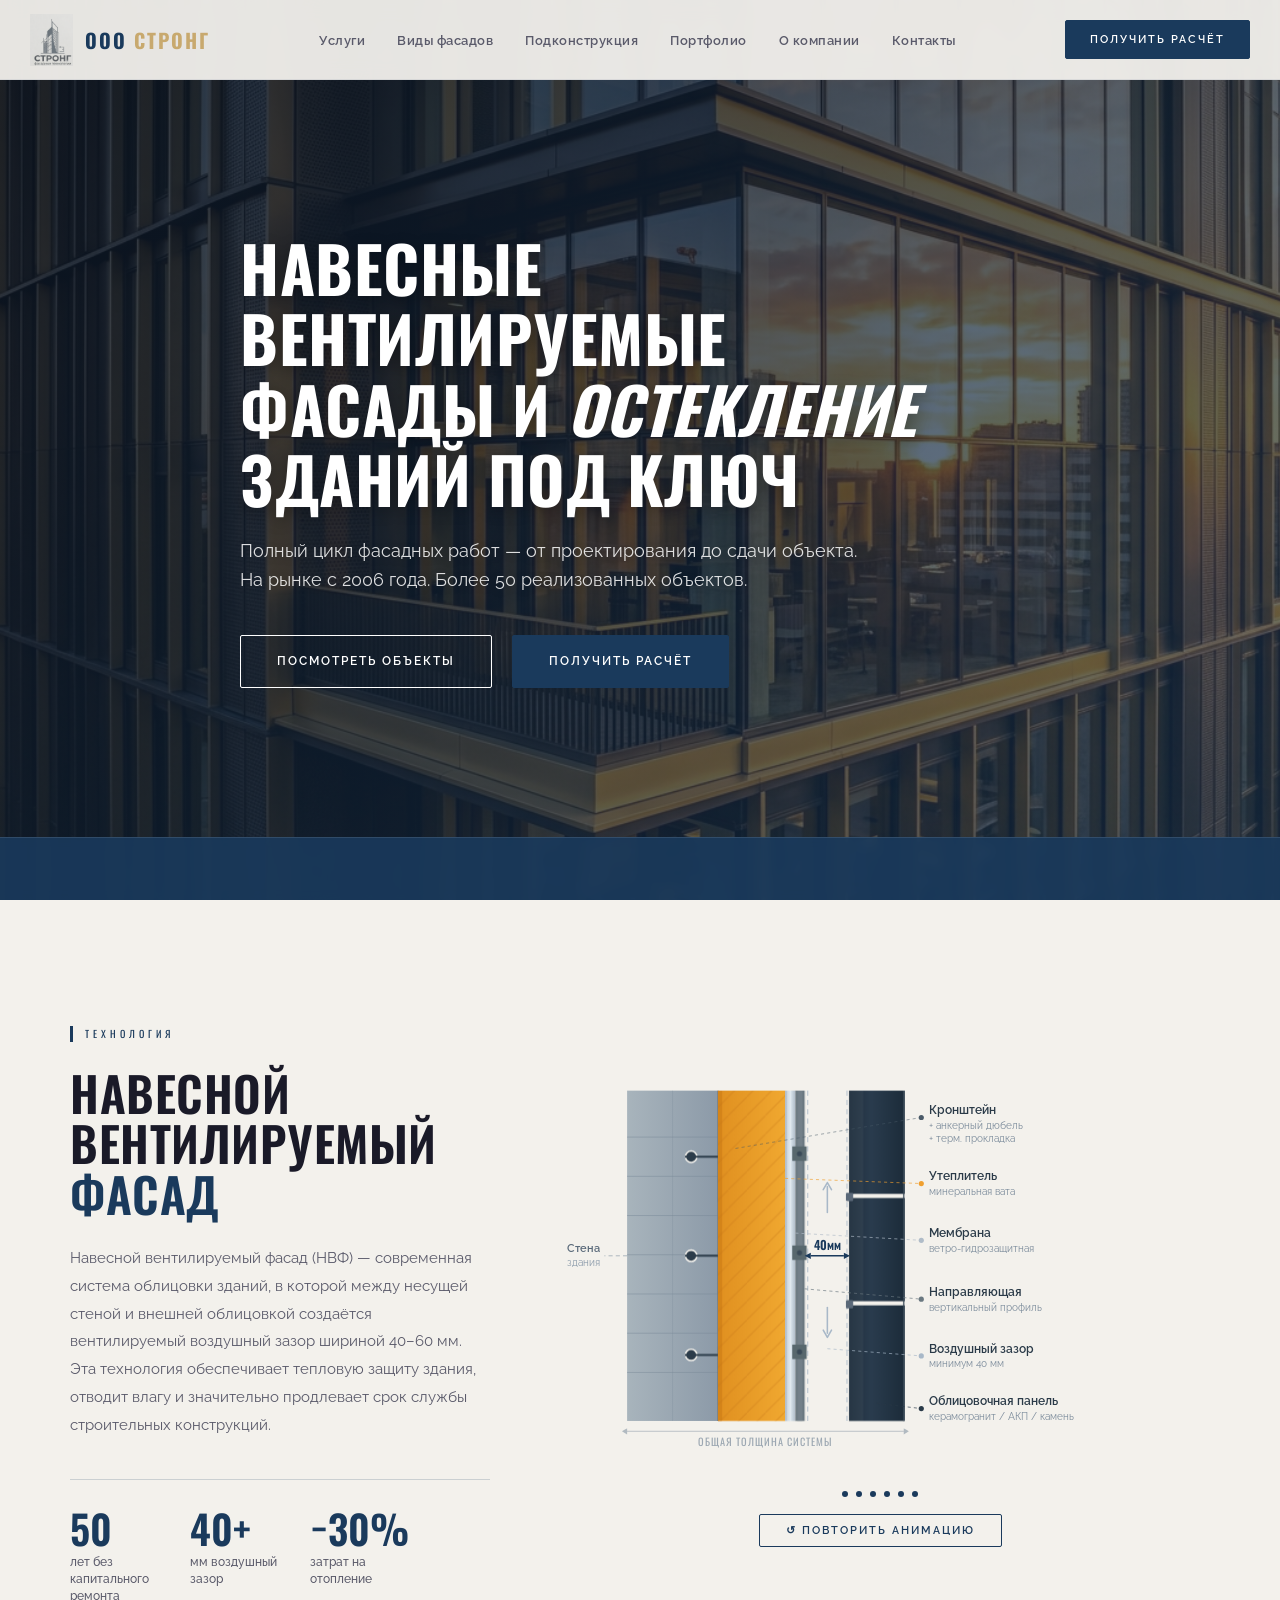
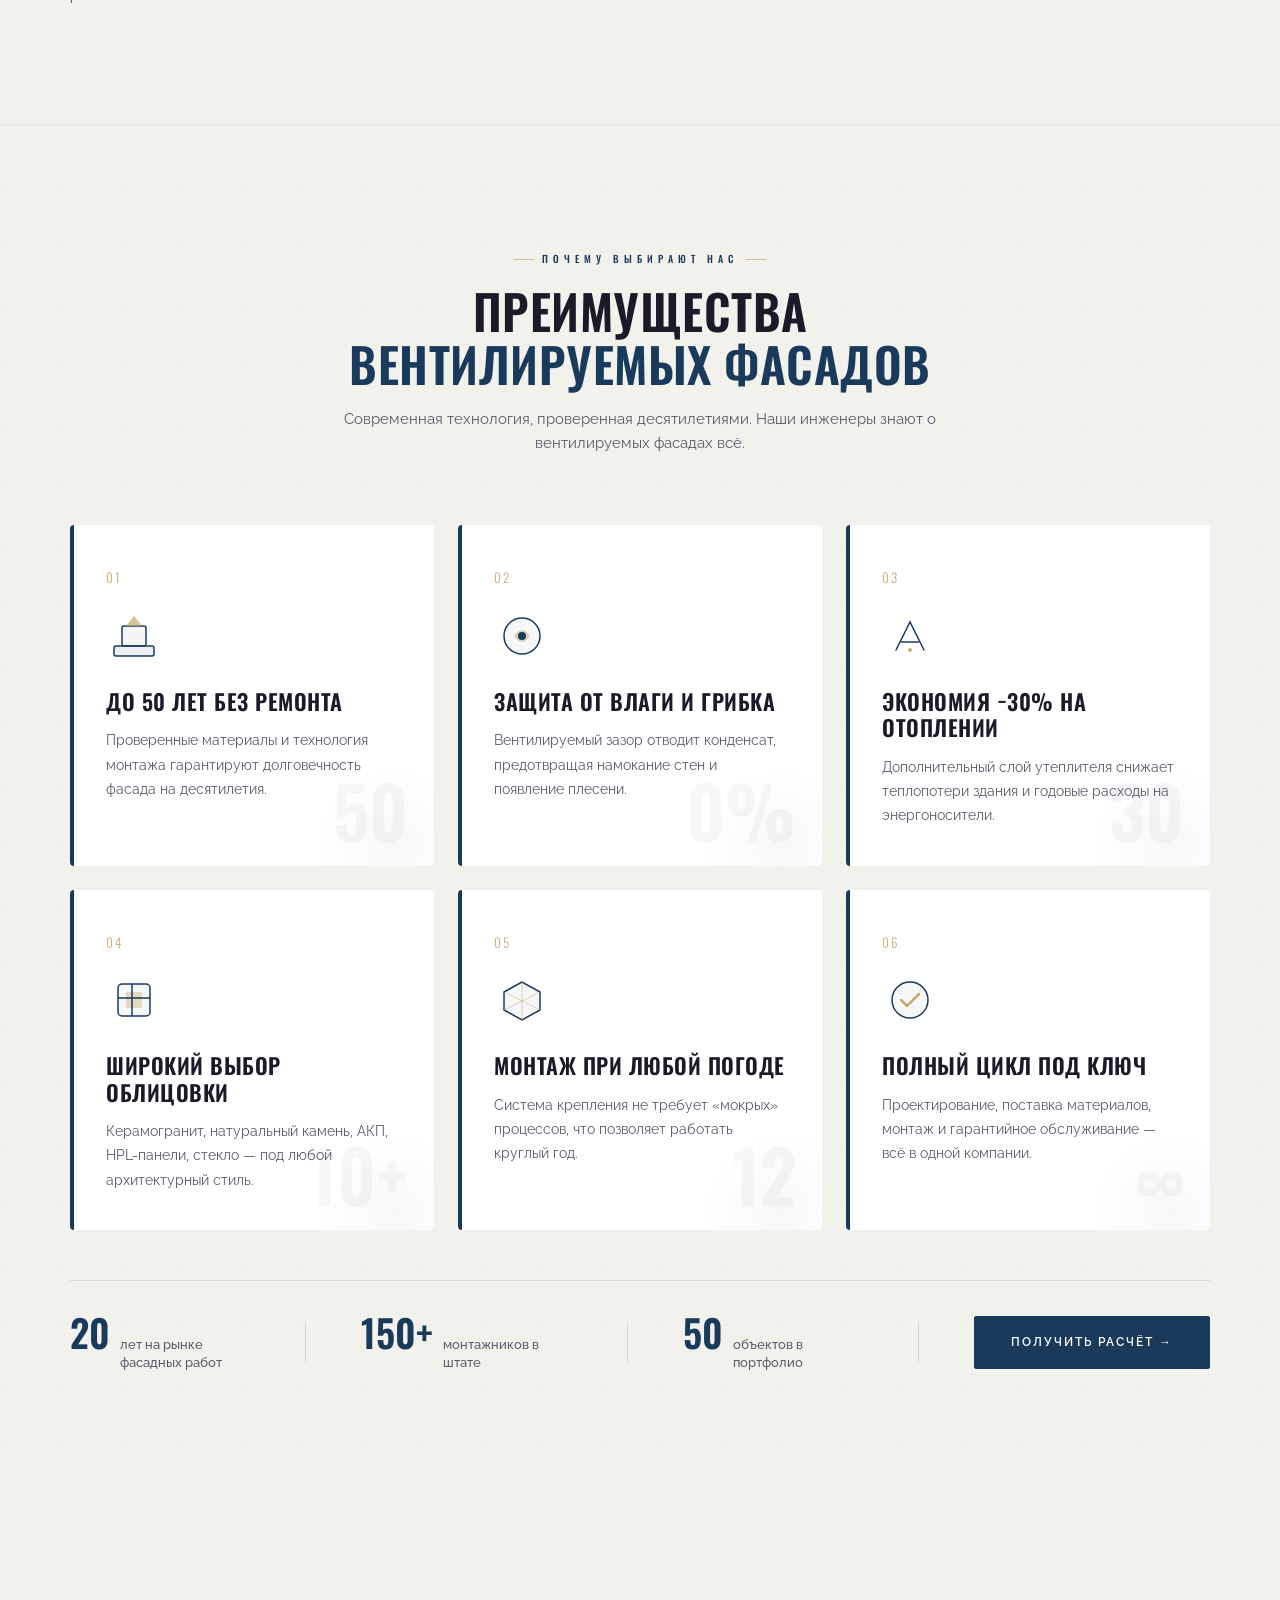
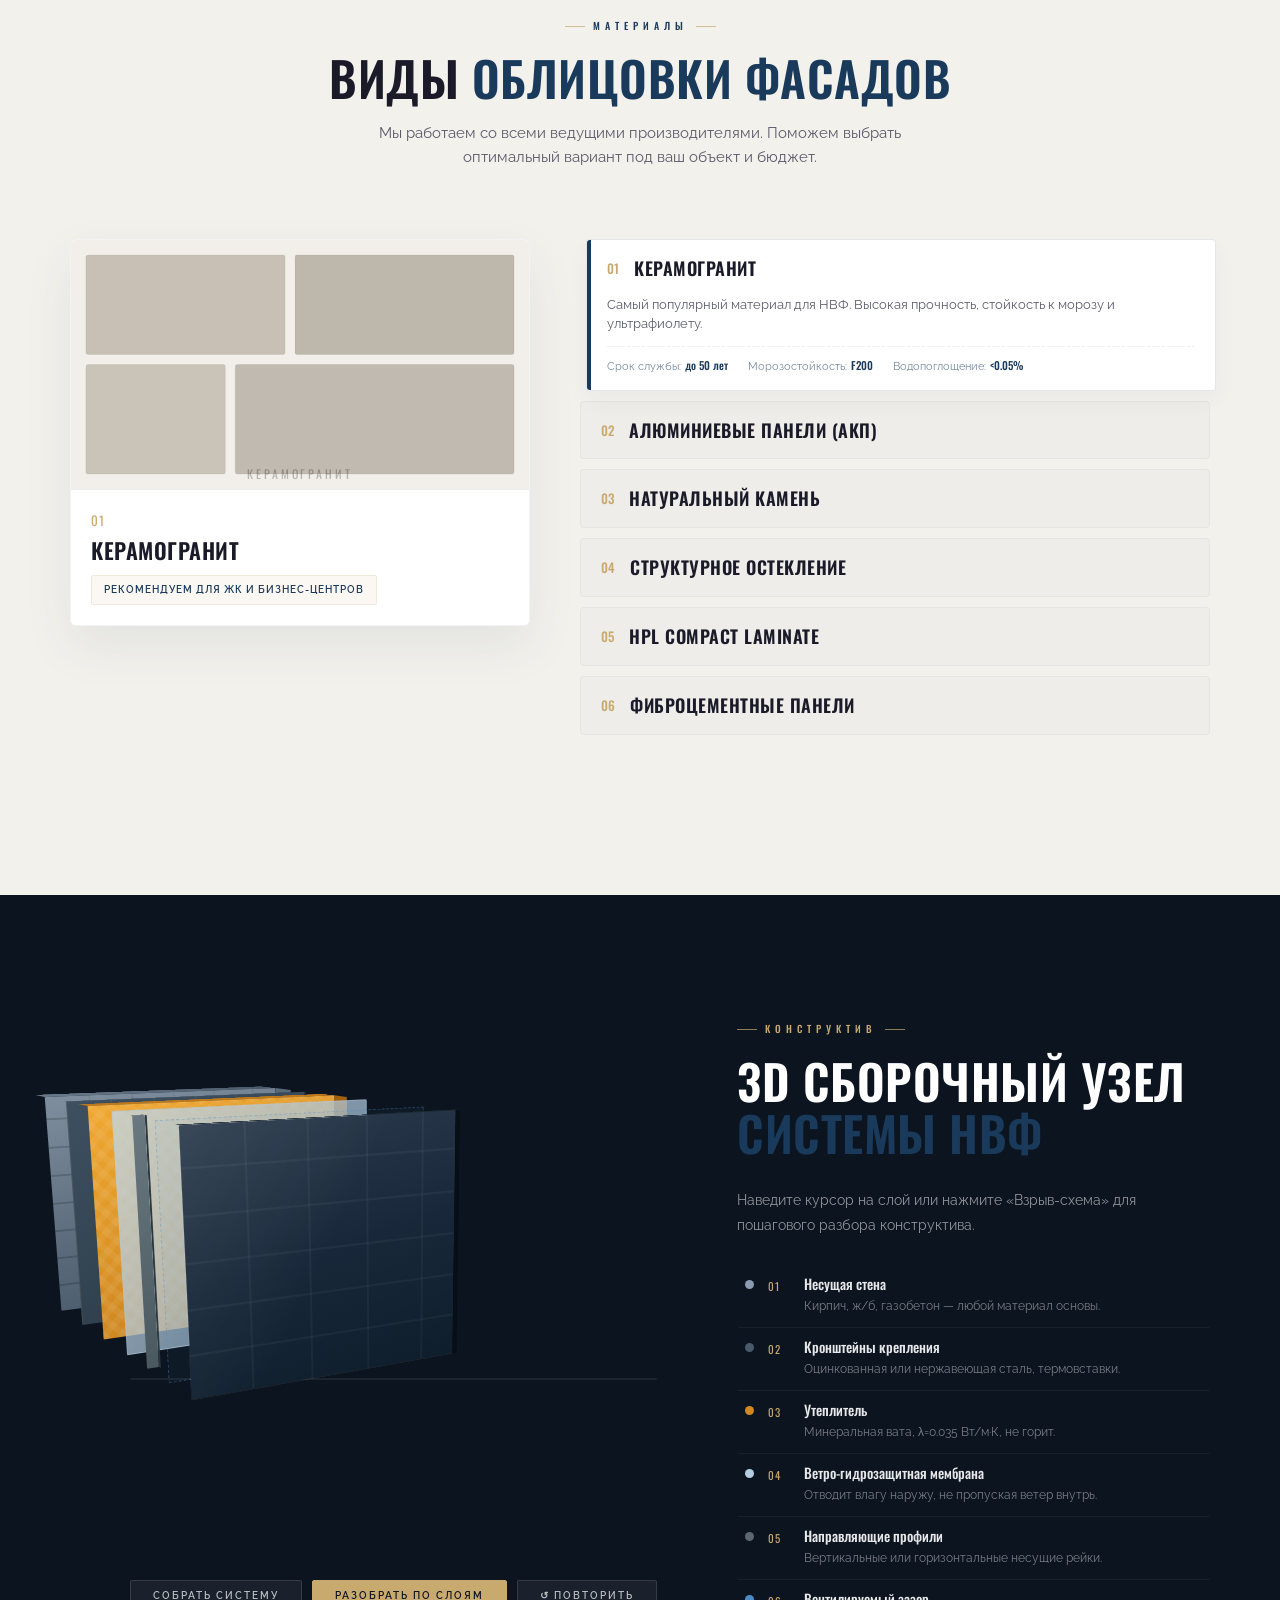
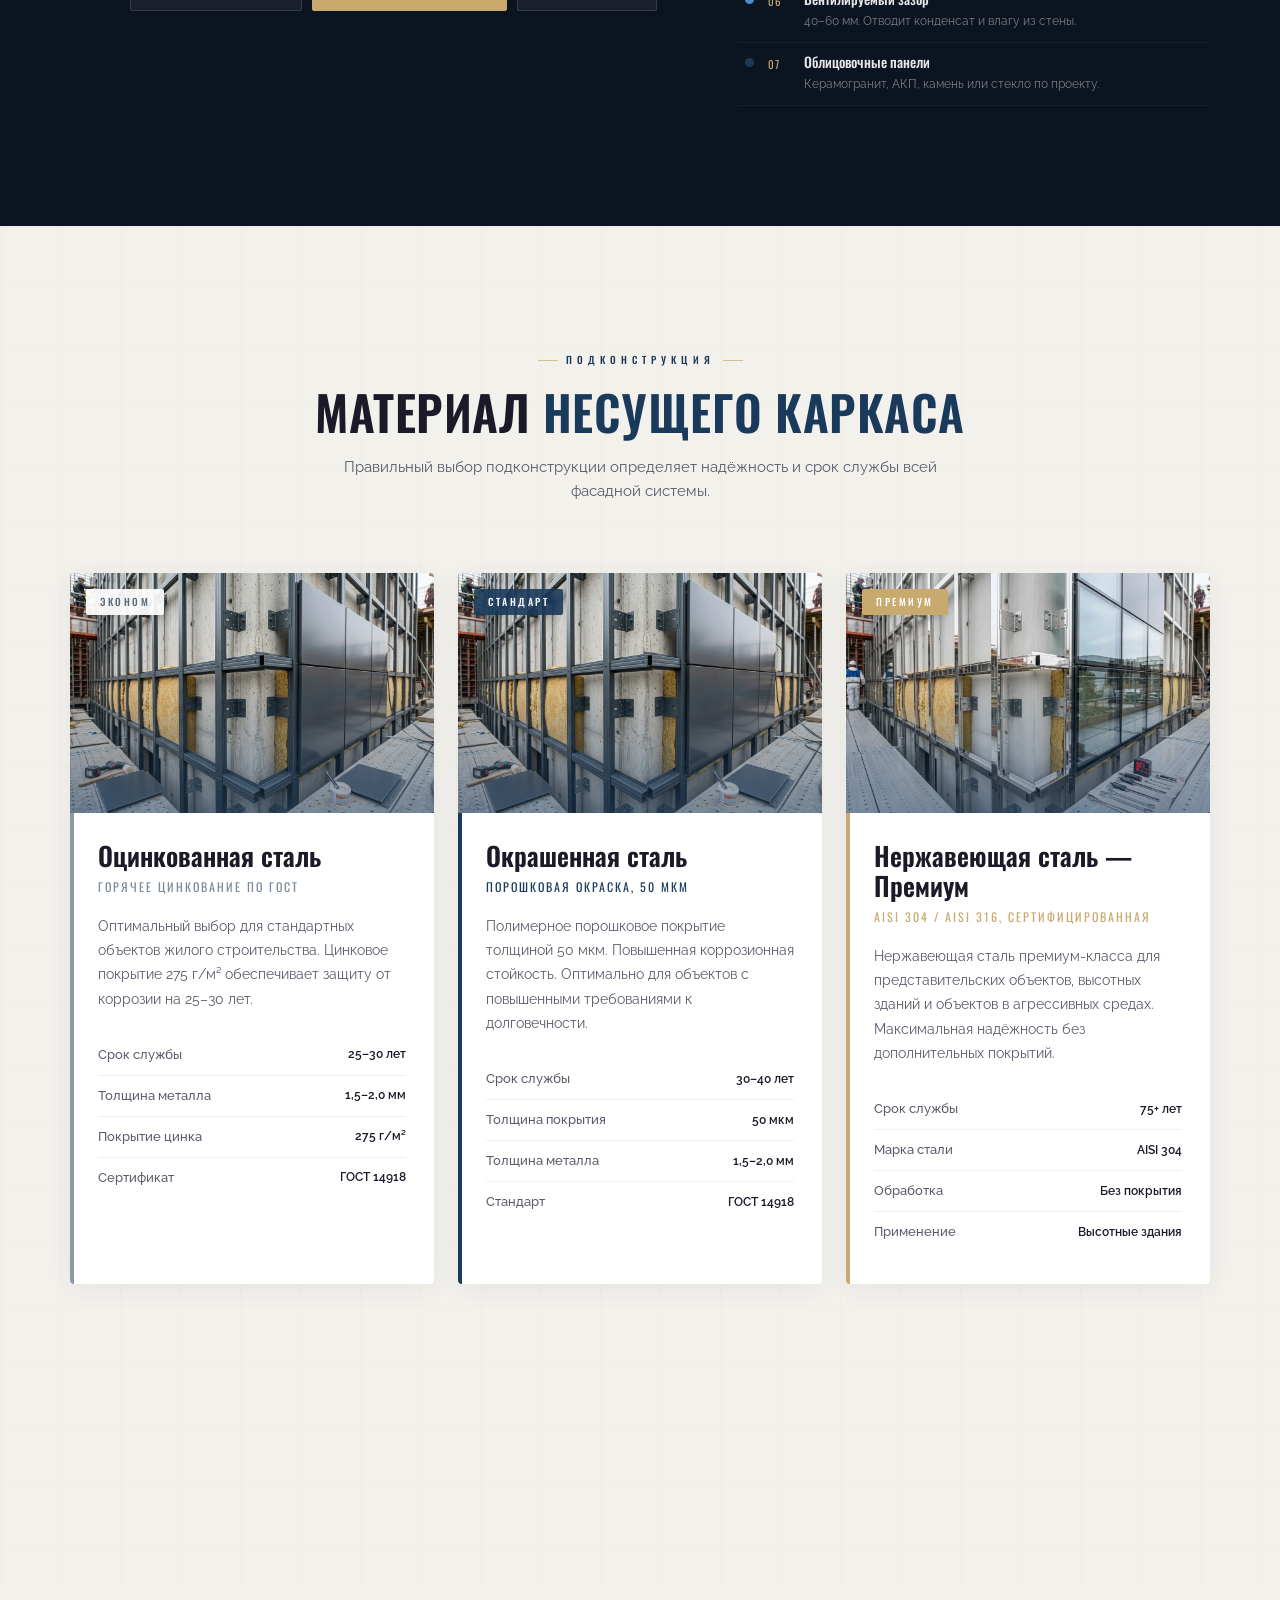
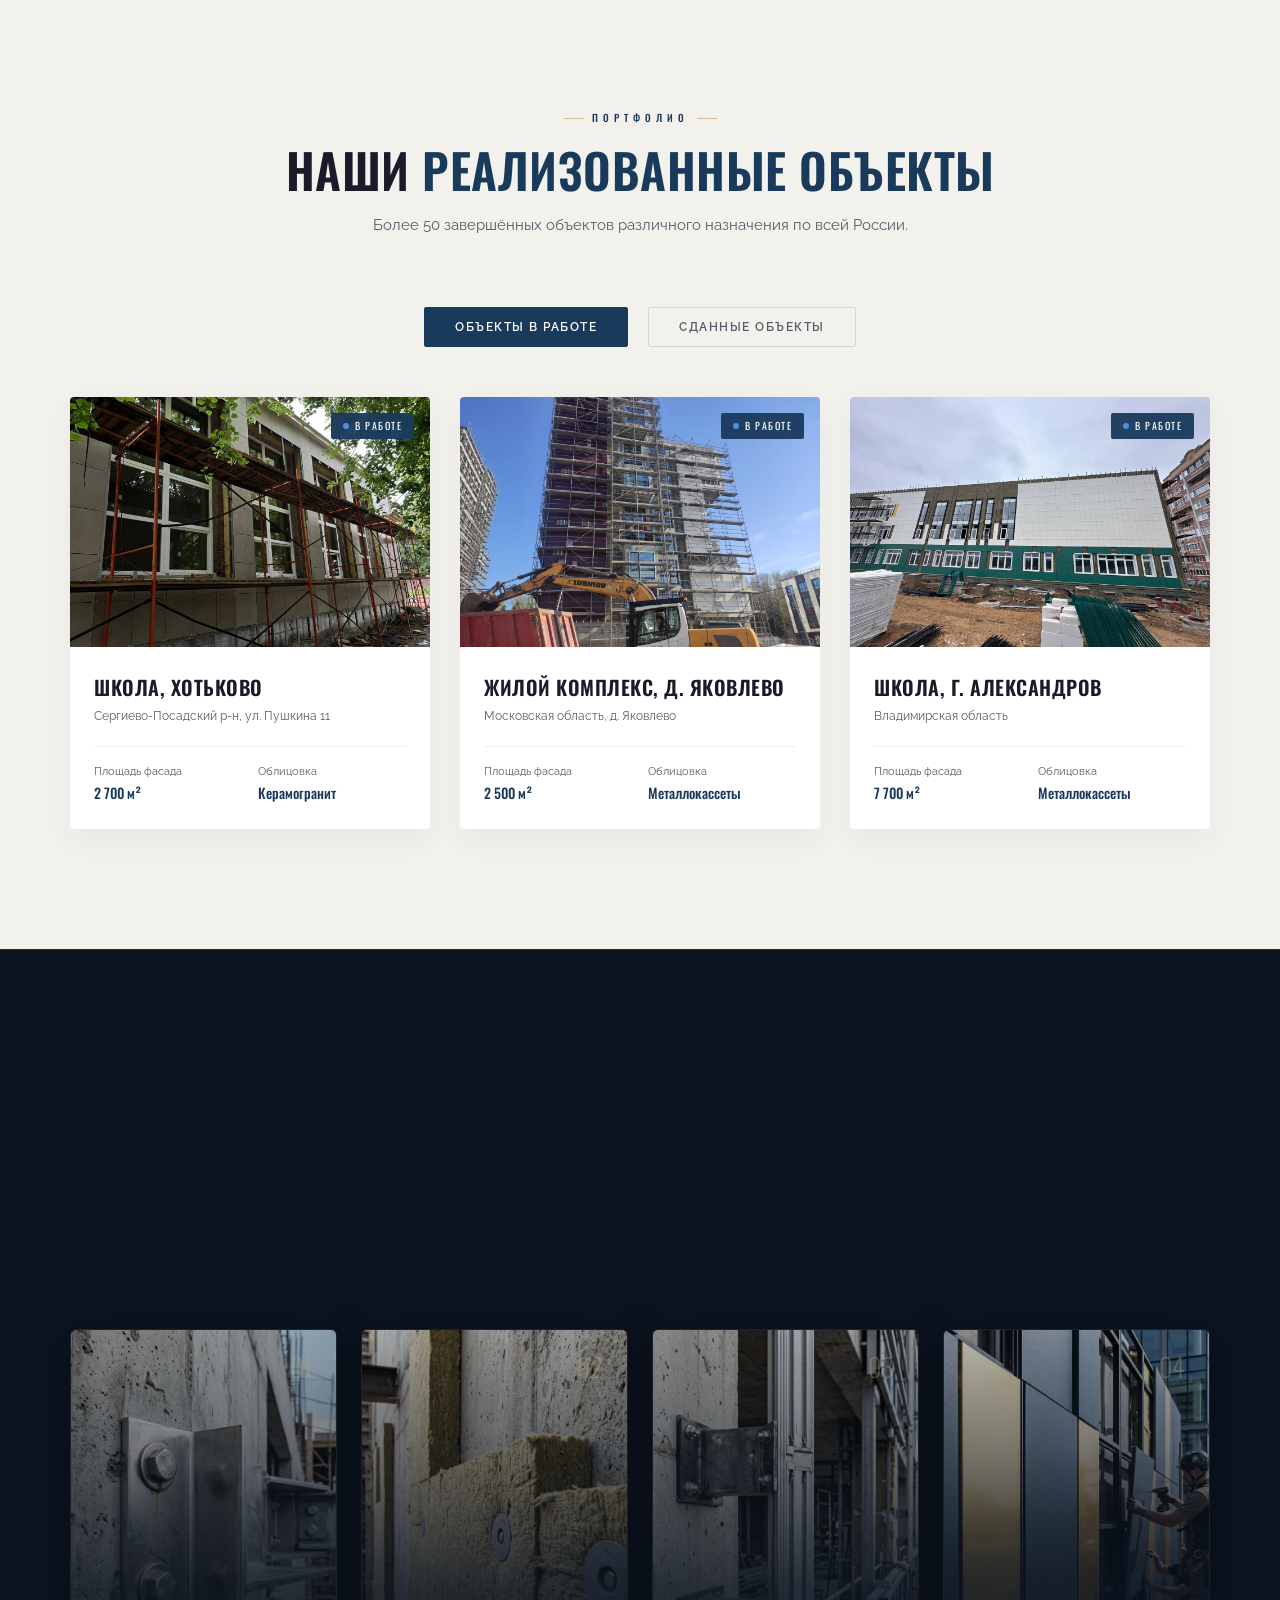
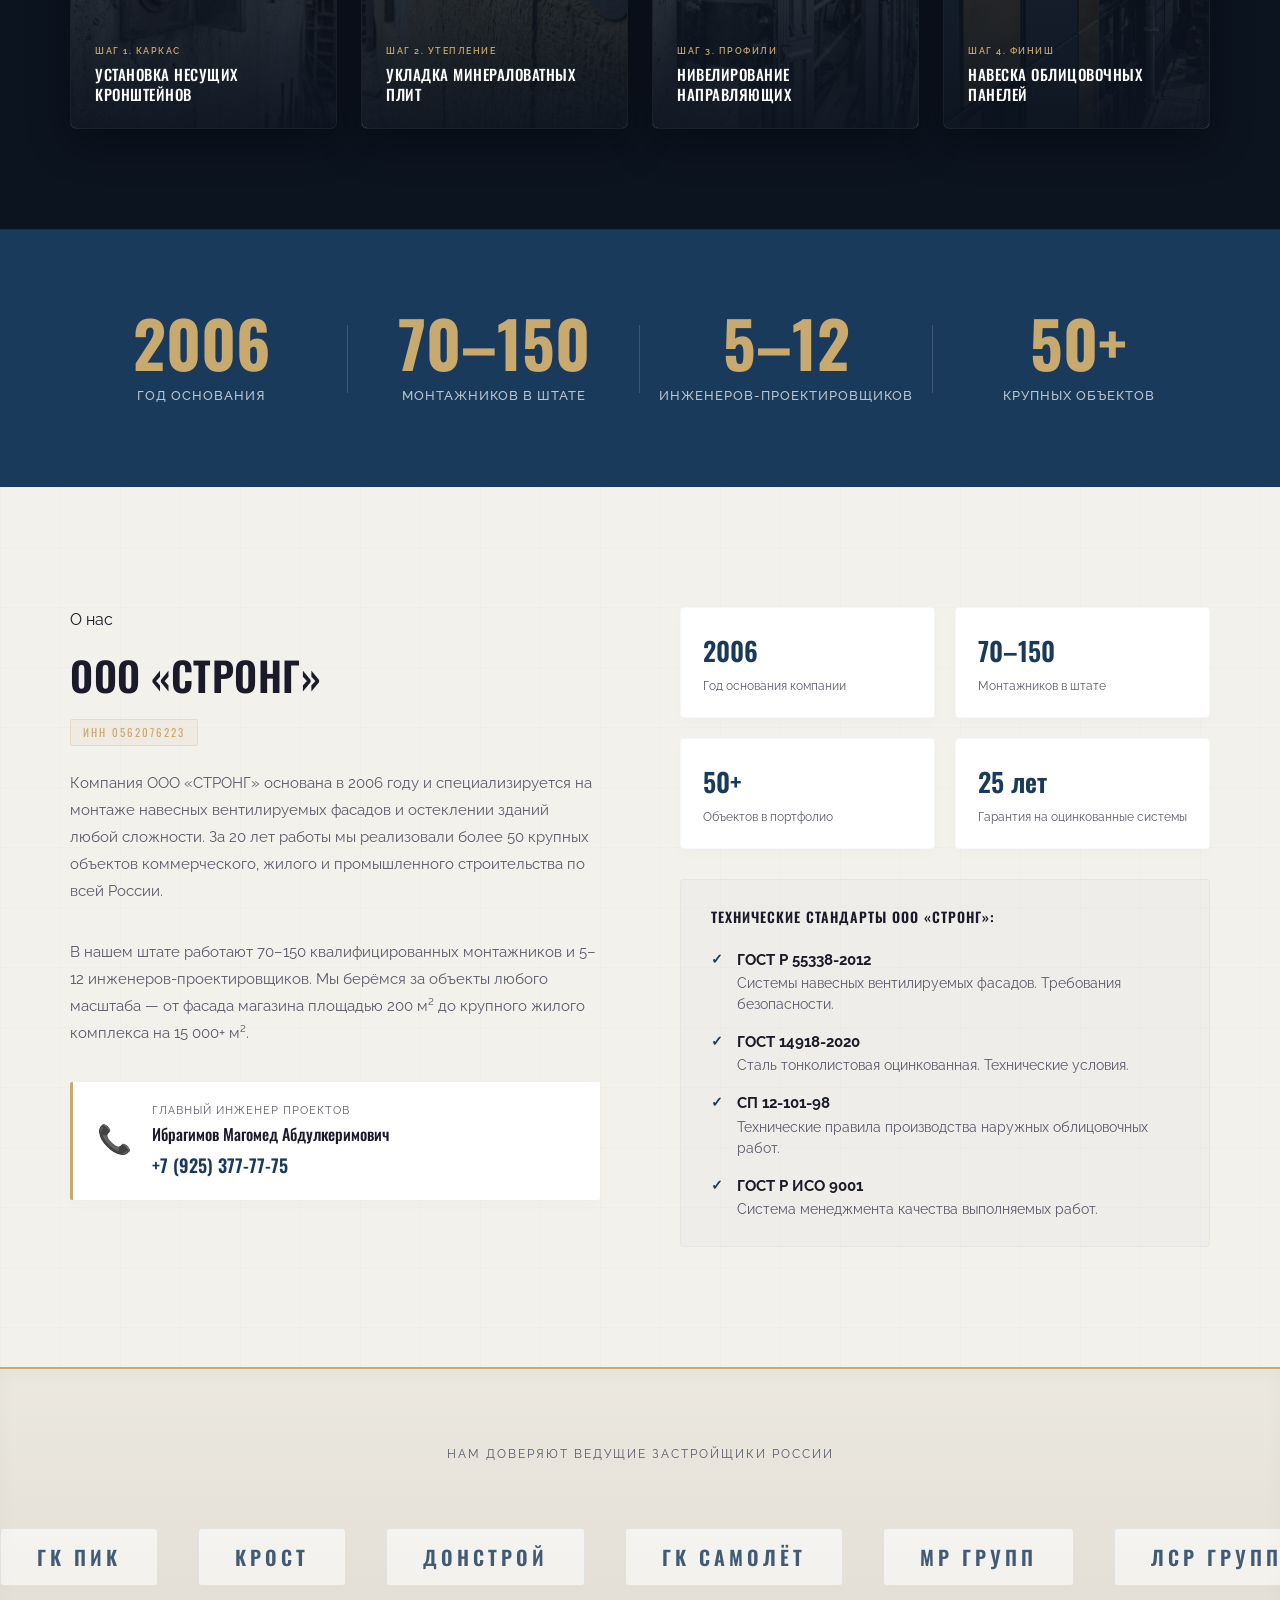
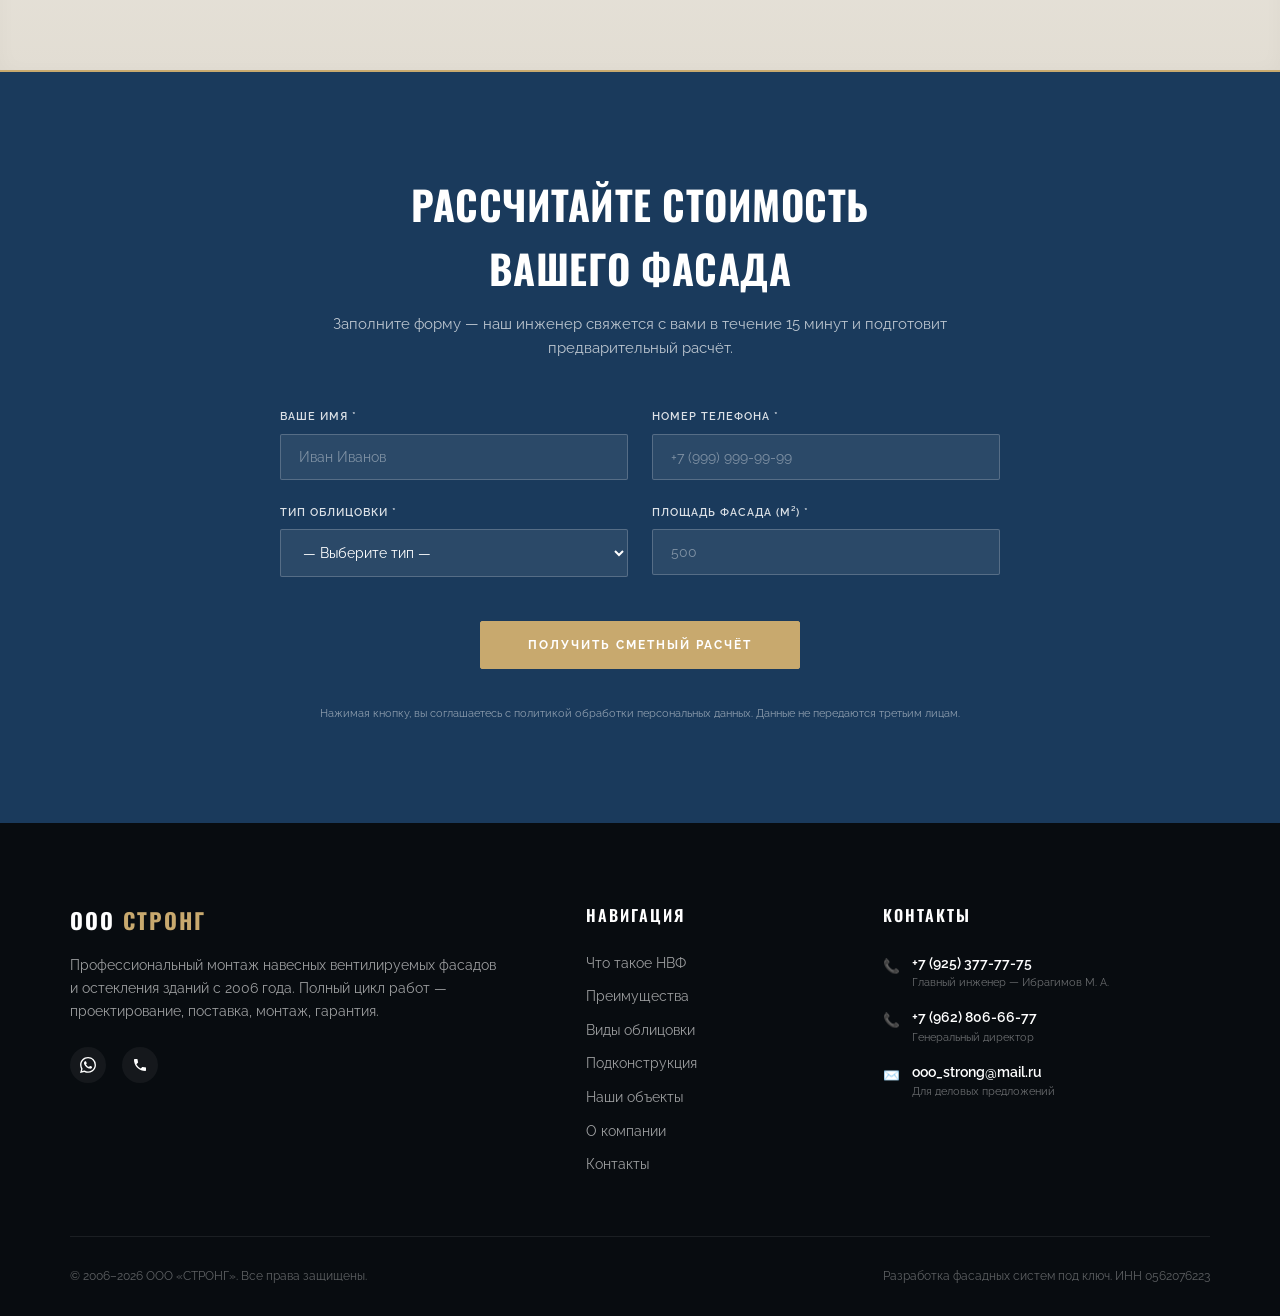
==== commit c4b9f6d8: "Fixed mobile button override priority and stats wrap alignment" ====
--- a/index.html
+++ b/index.html
@@ -8,7 +8,7 @@
   <link rel="preconnect" href="https://fonts.googleapis.com">
   <link rel="preconnect" href="https://fonts.gstatic.com" crossorigin>
   <link href="https://fonts.googleapis.com/css2?family=Oswald:wght@300;400;500;600;700&family=Raleway:wght@300;400;500;600;700&display=swap" rel="stylesheet">
-  <link rel="stylesheet" href="style.css?v=6.0">
+  <link rel="stylesheet" href="style.css?v=7.0">
 </head>
 <body>
   <div id="scroll-progress" style="position: fixed; top: 0; left: 0; height: 3px; background: var(--gold); width: 0%; z-index: 1001; transition: width 0.1s ease;"></div>
@@ -1106,6 +1106,6 @@
     </div>
   </footer>
 
-  <script src="script.js?v=6.0"></script>
+  <script src="script.js?v=7.0"></script>
 </body>
 </html>
--- a/style.css
+++ b/style.css
@@ -2966,8 +2966,16 @@
   
   .ctrl-btn {
     width: 100% !important;
-    padding: 14px 20px !important;
-    font-size: 13px !important;
+    min-height: 42px !important;
+    height: 42px !important;
+    padding: 10px 15px !important;
+    font-size: 11px !important;
+    letter-spacing: 1px !important;
+    white-space: nowrap !important;
+    display: inline-flex !important;
+    align-items: center !important;
+    justify-content: center !important;
+    margin-bottom: 0 !important;
   }
   
   .scene-wrap {
@@ -2988,6 +2996,38 @@
   
   .partner-logo {
     font-size: 18px !important;
+  }
+
+  /* About Stats Mobile Styles */
+  .about-stats-grid {
+    grid-template-columns: 1fr 1fr !important;
+    gap: 24px 16px !important;
+  }
+  
+  .stat-item {
+    position: relative !important;
+  }
+  
+  .stat-item::after {
+    display: none !important; /* Hide separator lines on mobile */
+  }
+  
+  .stat-num {
+    font-size: clamp(28px, 6.5vw, 36px) !important;
+    white-space: nowrap !important;
+    line-height: 1.1 !important;
+    margin-bottom: 6px !important;
+  }
+  
+  .stat-label {
+    font-size: 11px !important;
+    line-height: 1.35 !important;
+    color: rgba(255, 255, 255, 0.75) !important;
+  }
+  
+  /* Force Hide Header Button */
+  .navbar .nav-btn, .navbar .btn-primary.nav-btn {
+    display: none !important;
   }
 }
 
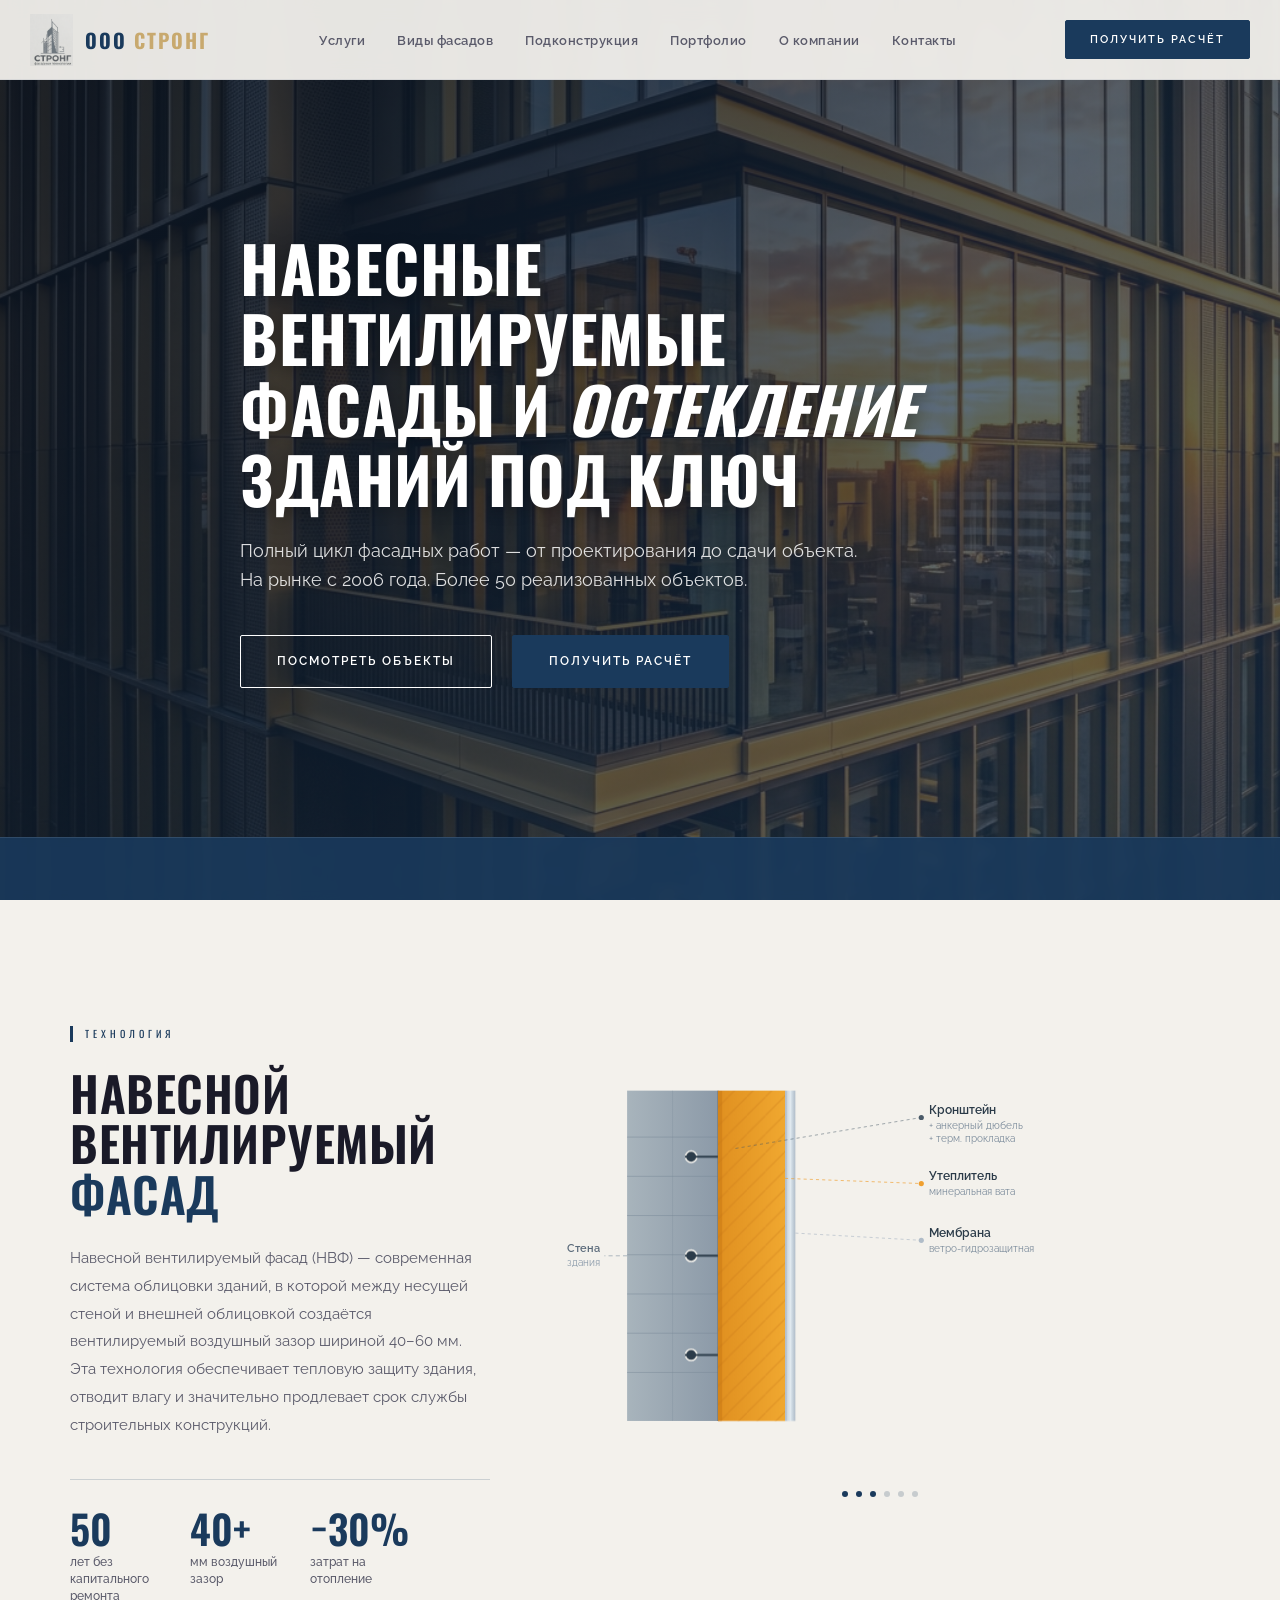
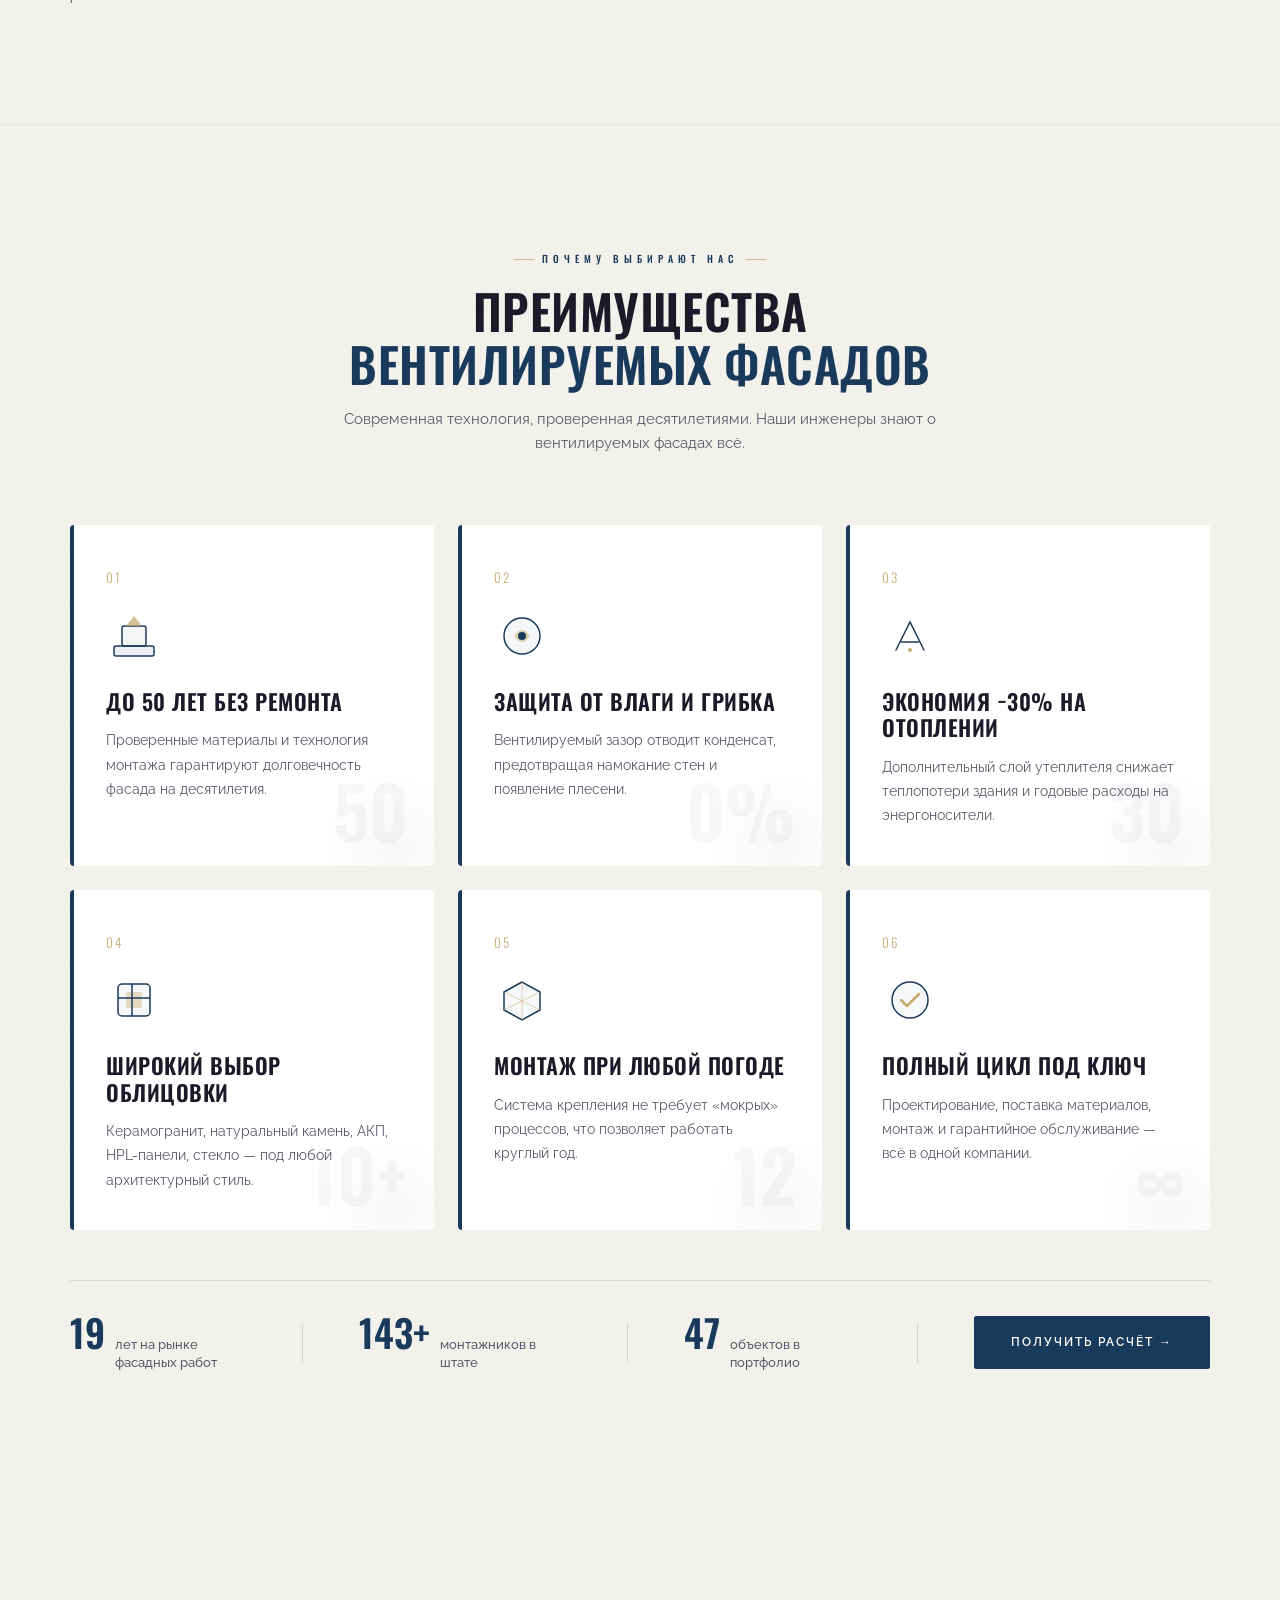
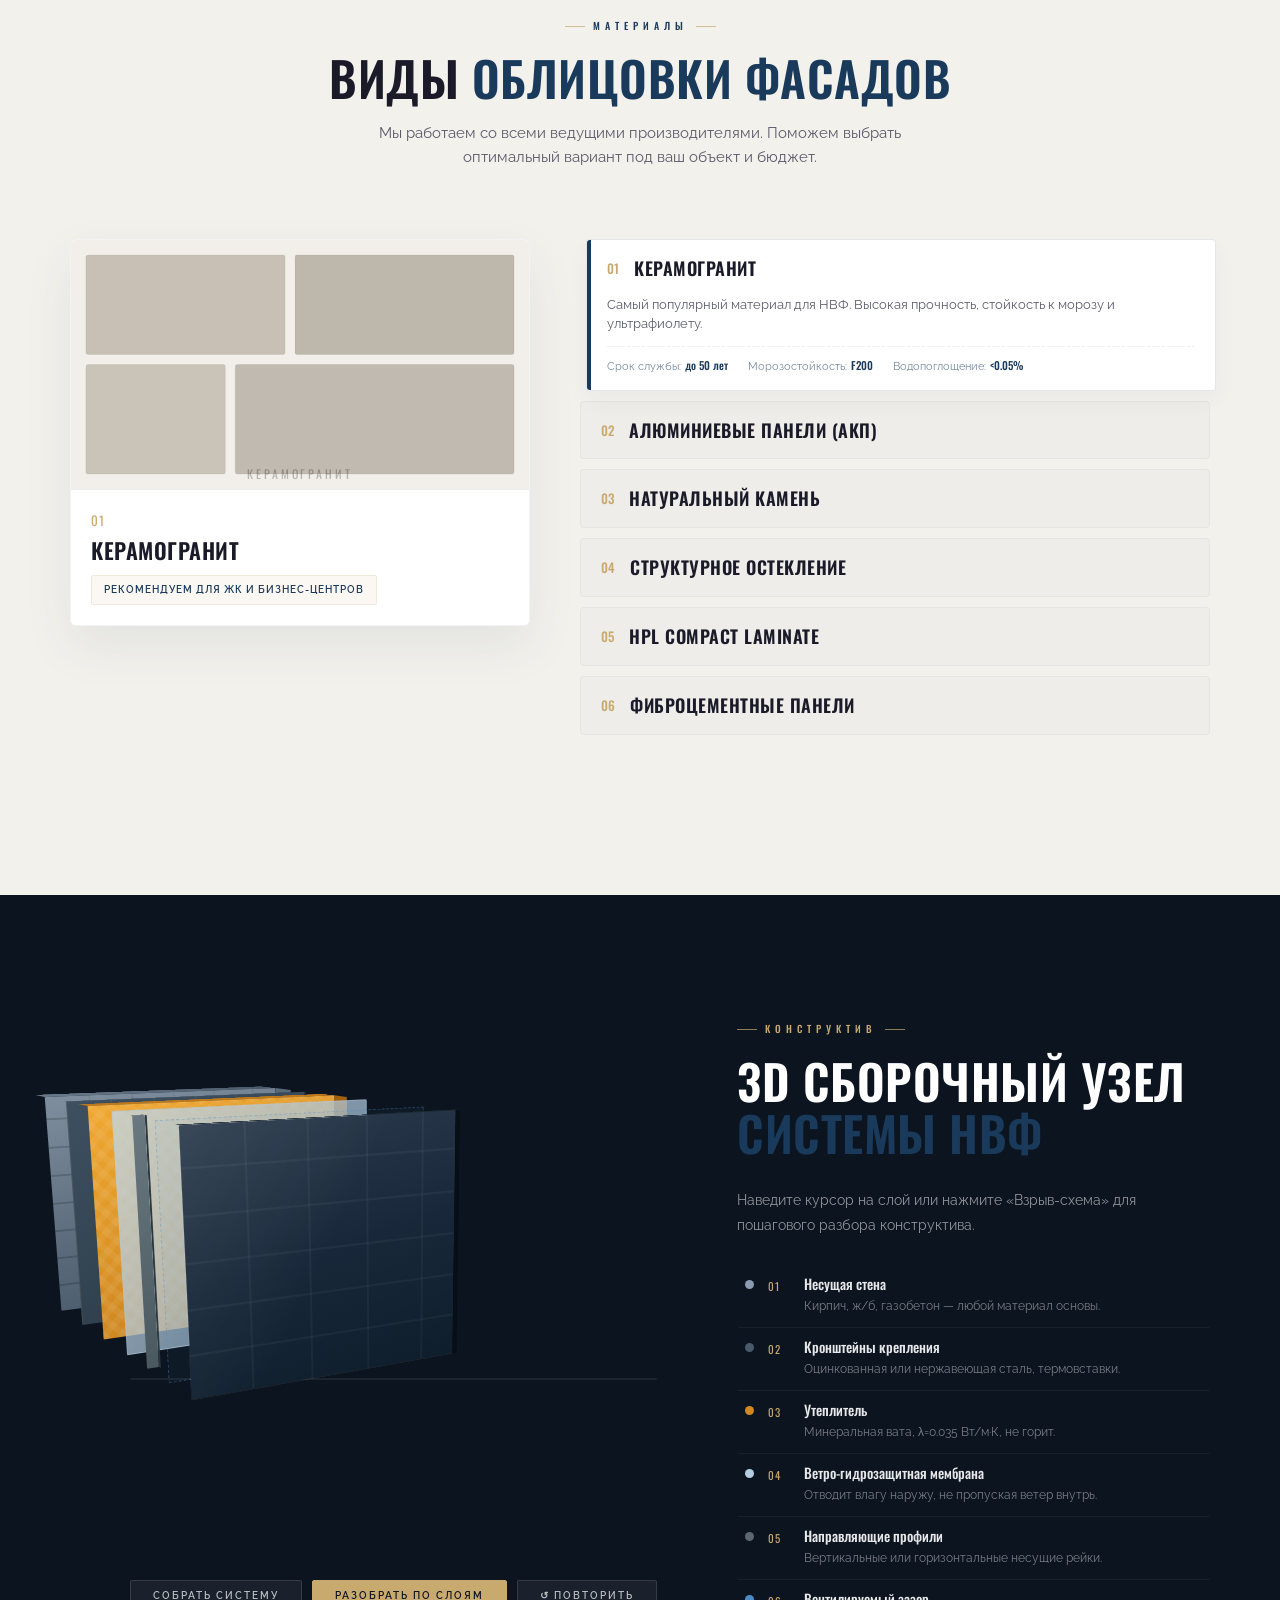
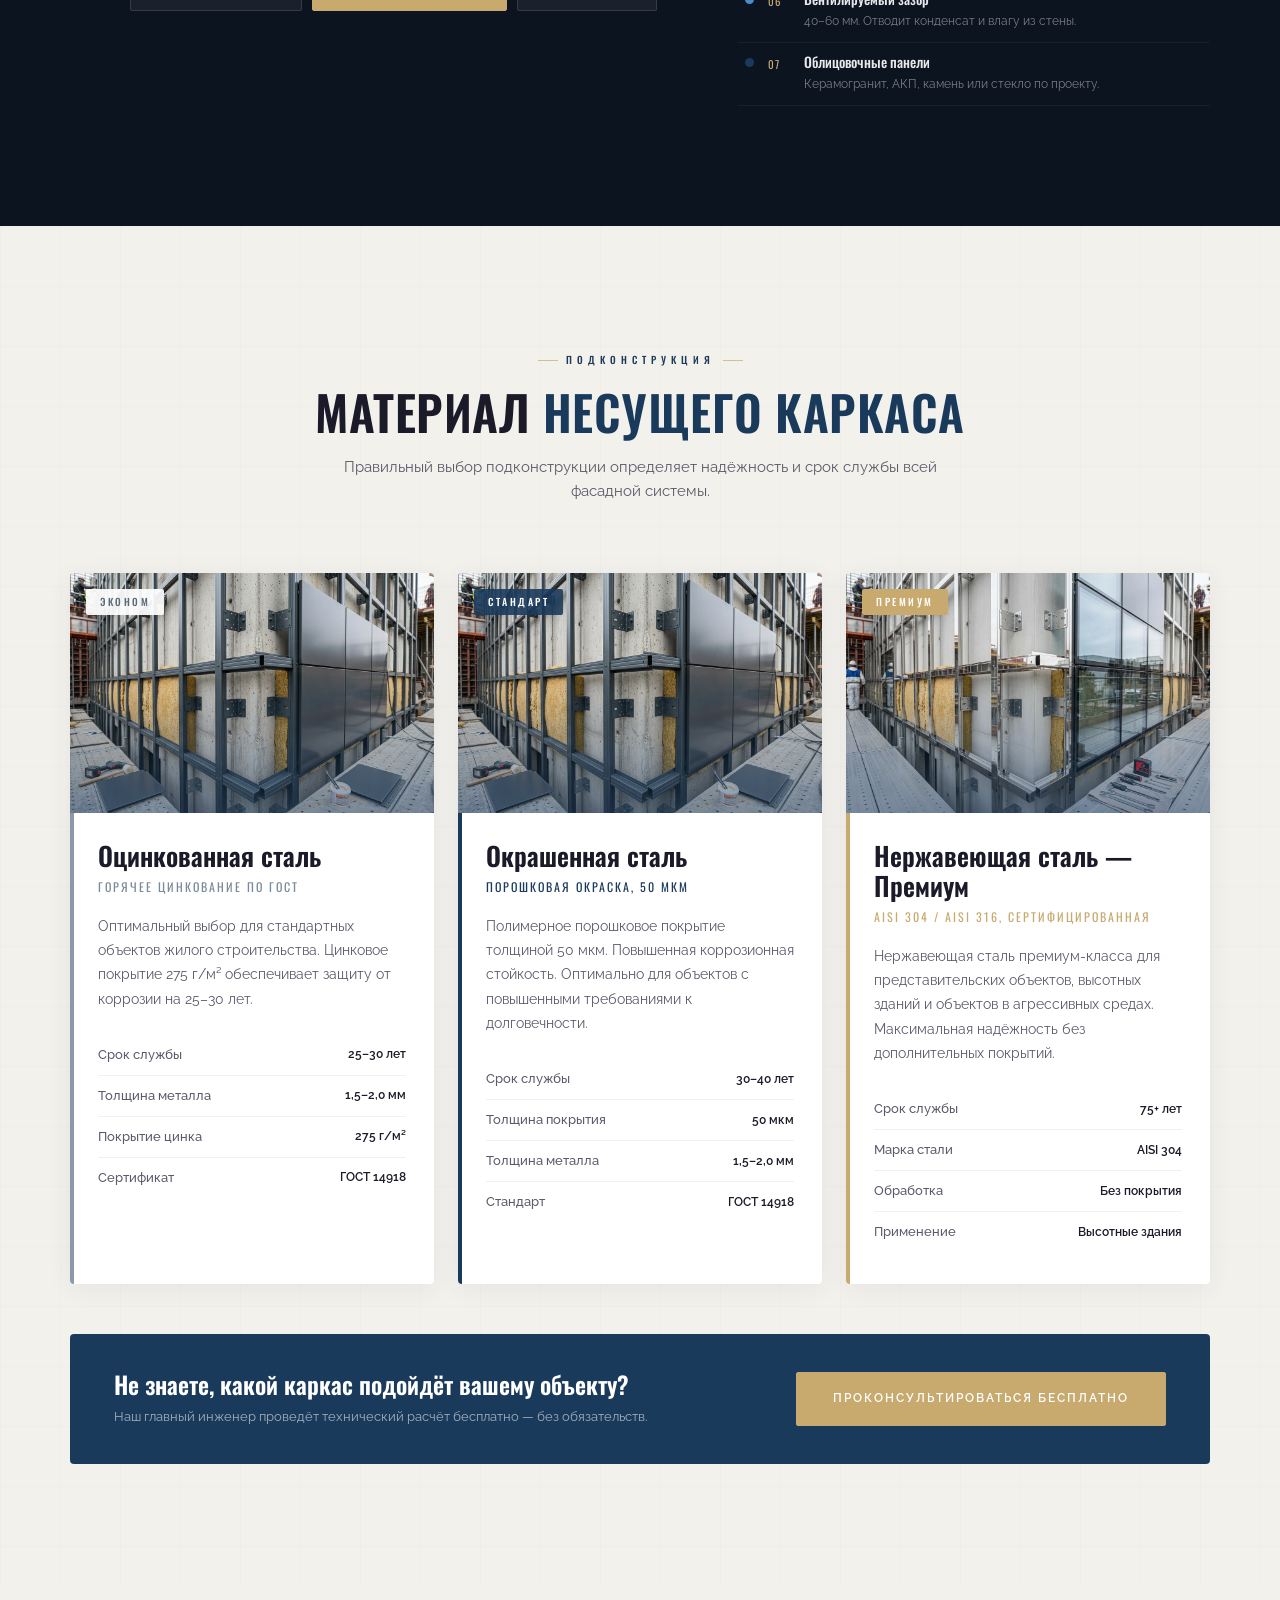
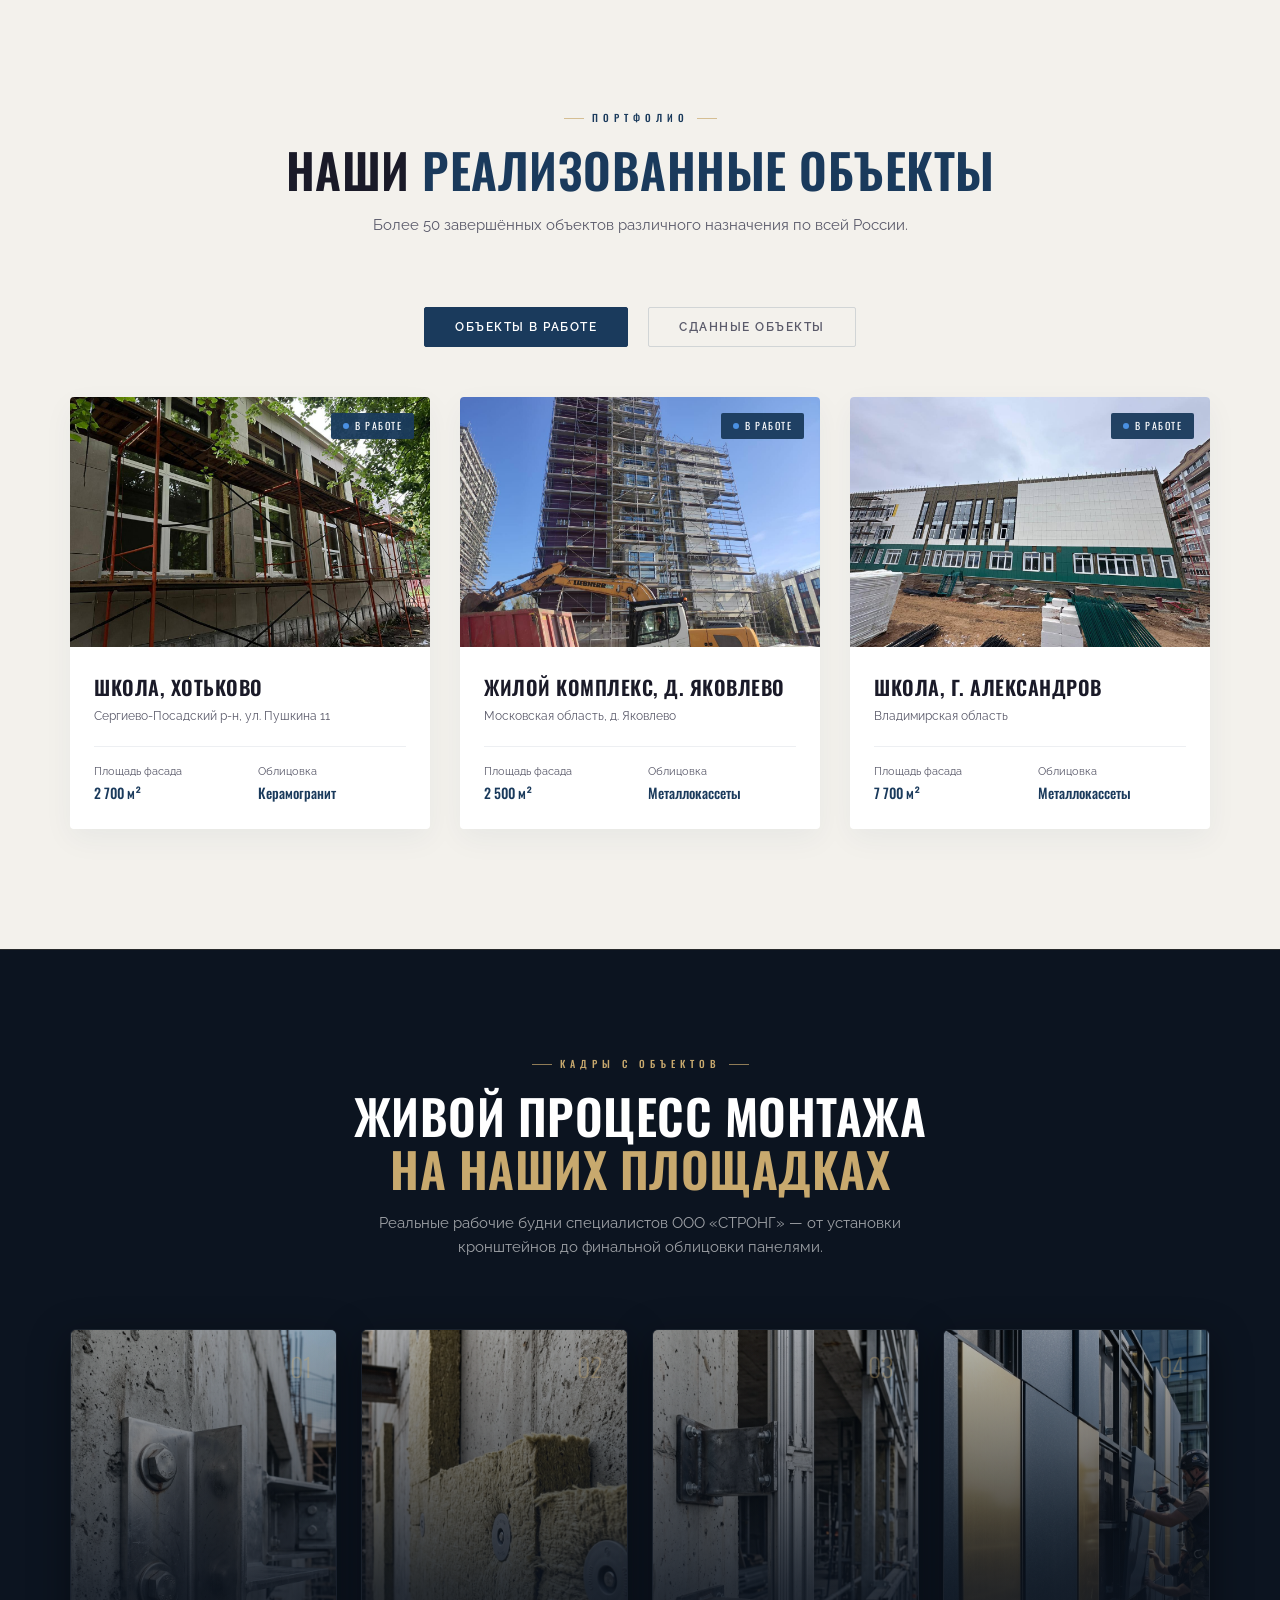
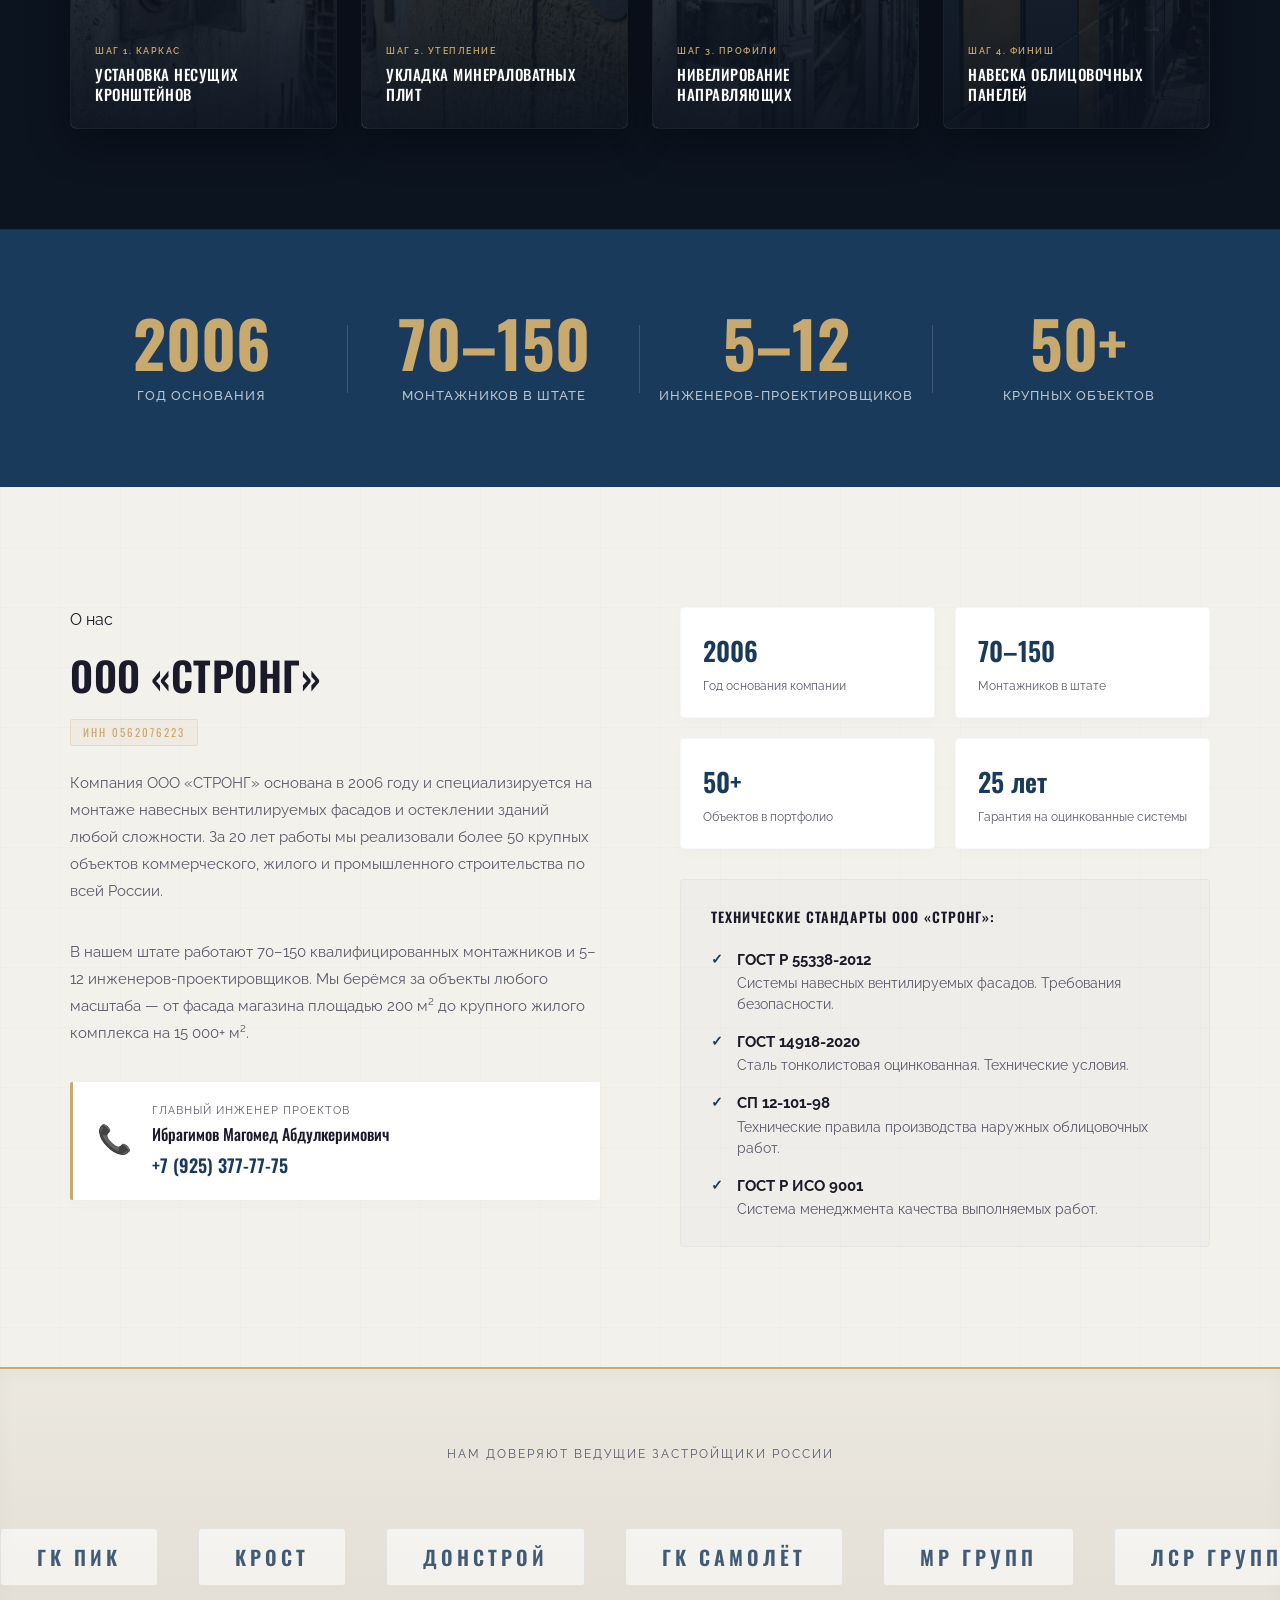
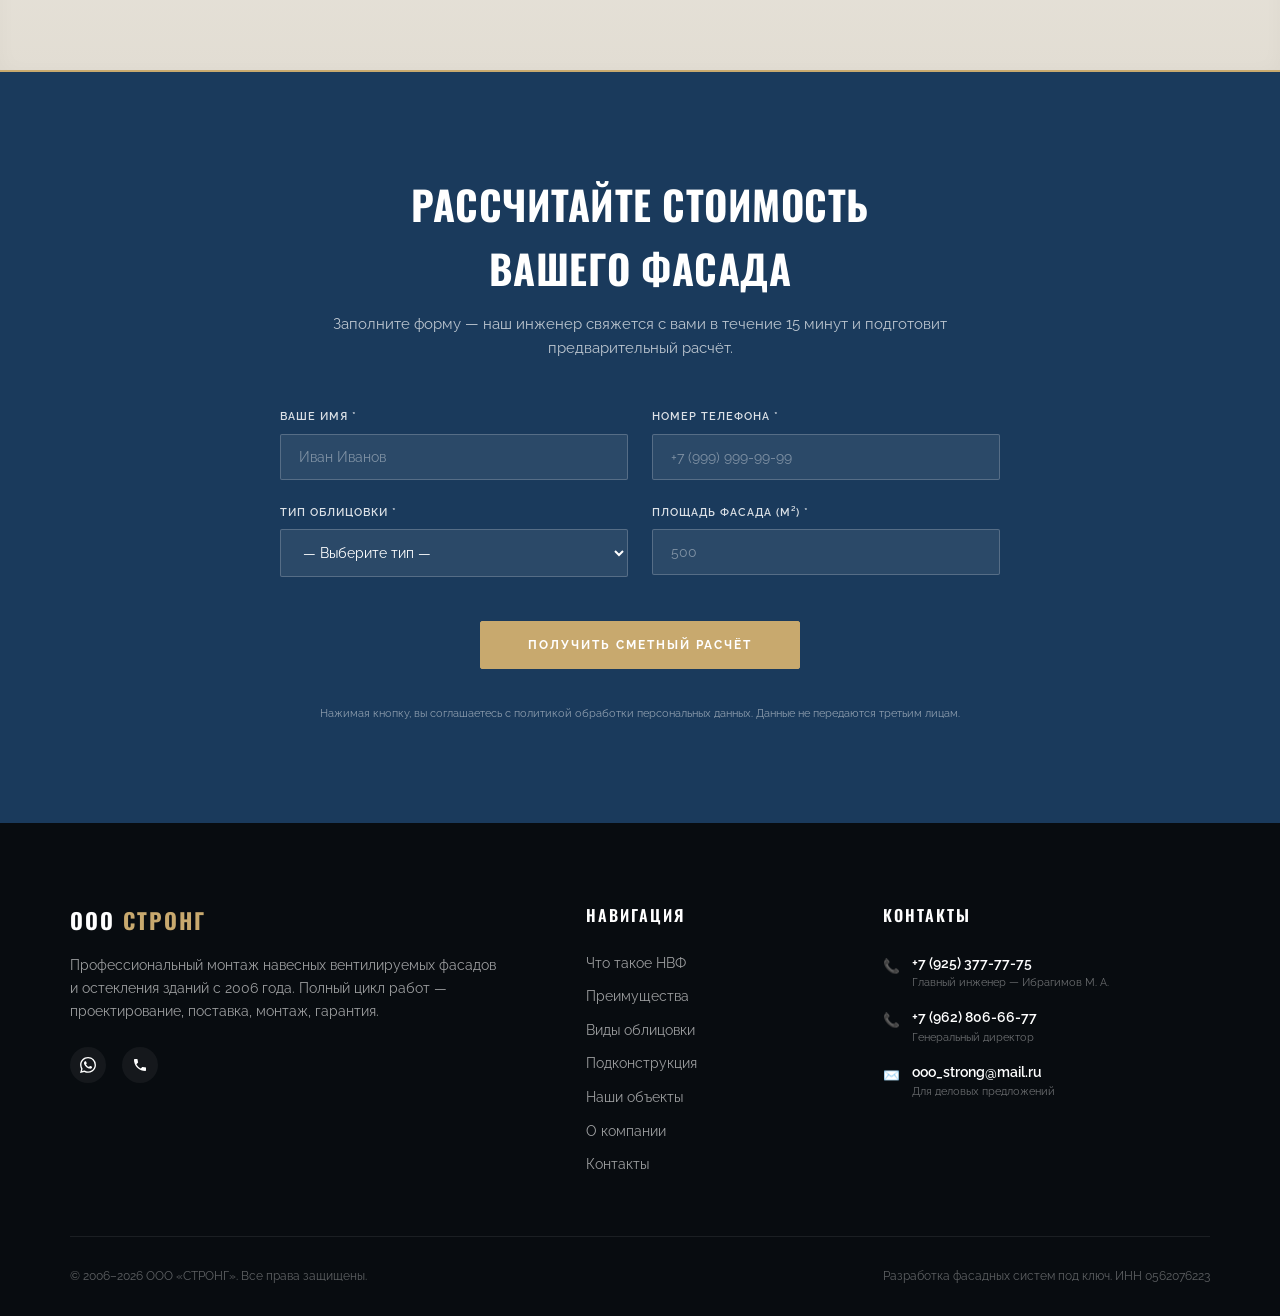
==== commit c281ed4e: "Logo centered absolutely, menu toggle on the left, slide out left, styled white close cross icon" ====
--- a/index.html
+++ b/index.html
@@ -8,7 +8,7 @@
   <link rel="preconnect" href="https://fonts.googleapis.com">
   <link rel="preconnect" href="https://fonts.gstatic.com" crossorigin>
   <link href="https://fonts.googleapis.com/css2?family=Oswald:wght@300;400;500;600;700&family=Raleway:wght@300;400;500;600;700&display=swap" rel="stylesheet">
-  <link rel="stylesheet" href="style.css?v=7.0">
+  <link rel="stylesheet" href="style.css?v=8.0">
 </head>
 <body>
   <div id="scroll-progress" style="position: fixed; top: 0; left: 0; height: 3px; background: var(--gold); width: 0%; z-index: 1001; transition: width 0.1s ease;"></div>
@@ -1106,6 +1106,6 @@
     </div>
   </footer>
 
-  <script src="script.js?v=7.0"></script>
+  <script src="script.js?v=8.0"></script>
 </body>
 </html>
--- a/style.css
+++ b/style.css
@@ -2782,12 +2782,28 @@
     height: 70px !important;
   }
   
+  .nav-container {
+    display: flex !important;
+    justify-content: space-between !important;
+    align-items: center !important;
+    position: relative !important;
+  }
+  
+  .logo-link {
+    position: absolute !important;
+    left: 50% !important;
+    top: 50% !important;
+    transform: translate(-50%, -50%) !important;
+    margin: 0 !important;
+    z-index: 1002 !important; /* Keep logo link clickable & above other elements */
+  }
+  
   .logo-img {
-    height: 40px !important;
+    height: 38px !important;
   }
   
   .logo-text {
-    font-size: 18px !important;
+    font-size: 17px !important;
   }
   
   .mobile-toggle {
@@ -2795,11 +2811,14 @@
     flex-direction: column !important;
     gap: 5px !important;
     cursor: pointer !important;
-    z-index: 1001 !important;
+    z-index: 1002 !important; /* Place above slide-out panel */
     width: 44px !important;
     height: 44px !important;
     justify-content: center !important;
     align-items: center !important;
+    order: -1 !important; /* Move to the left */
+    margin-right: auto !important;
+    margin-left: -10px !important;
   }
   
   .mobile-toggle span {
@@ -2807,30 +2826,52 @@
     width: 22px !important;
     height: 2px !important;
     background: var(--text-dark) !important;
-    transition: transform 0.3s ease, opacity 0.3s ease !important;
+    transition: transform 0.3s cubic-bezier(0.22, 1, 0.36, 1), 
+                opacity 0.3s ease, 
+                background-color 0.3s ease !important;
   }
   
   .navbar.scrolled .mobile-toggle span {
     background: var(--text-dark) !important;
   }
   
+  /* Neat Close Cross Icon when open */
+  .mobile-toggle.open span {
+    background-color: var(--white) !important;
+  }
+  
+  .mobile-toggle.open span:nth-child(1) {
+    transform: translateY(7px) rotate(45deg) !important;
+  }
+  
+  .mobile-toggle.open span:nth-child(2) {
+    opacity: 0 !important;
+  }
+  
+  .mobile-toggle.open span:nth-child(3) {
+    transform: translateY(-7px) rotate(-45deg) !important;
+  }
+  
+  /* Slide out to the Left */
   .nav-menu {
     position: fixed !important;
     top: 0 !important;
-    right: 0 !important;
+    left: 0 !important;
+    right: auto !important;
     width: 270px !important;
     height: 100vh !important;
     height: 100svh !important;
     background: var(--dark-bg) !important;
-    border-left: 1px solid rgba(200, 169, 110, 0.2) !important;
+    border-right: 1px solid rgba(200, 169, 110, 0.2) !important;
+    border-left: none !important;
     flex-direction: column !important;
     justify-content: center !important;
     align-items: center !important;
     gap: 24px !important;
-    padding: 40px 20px !important;
-    box-shadow: -10px 0 35px rgba(0, 0, 0, 0.3) !important;
-    z-index: 1000 !important;
-    transform: translateX(100%) !important;
+    padding: 80px 20px 40px 20px !important; /* More top padding to prevent menu links overlap with close button */
+    box-shadow: 10px 0 35px rgba(0, 0, 0, 0.3) !important;
+    z-index: 1001 !important;
+    transform: translateX(-100%) !important;
     visibility: hidden !important;
     pointer-events: none !important;
     transition: transform 0.4s cubic-bezier(0.22, 1, 0.36, 1),
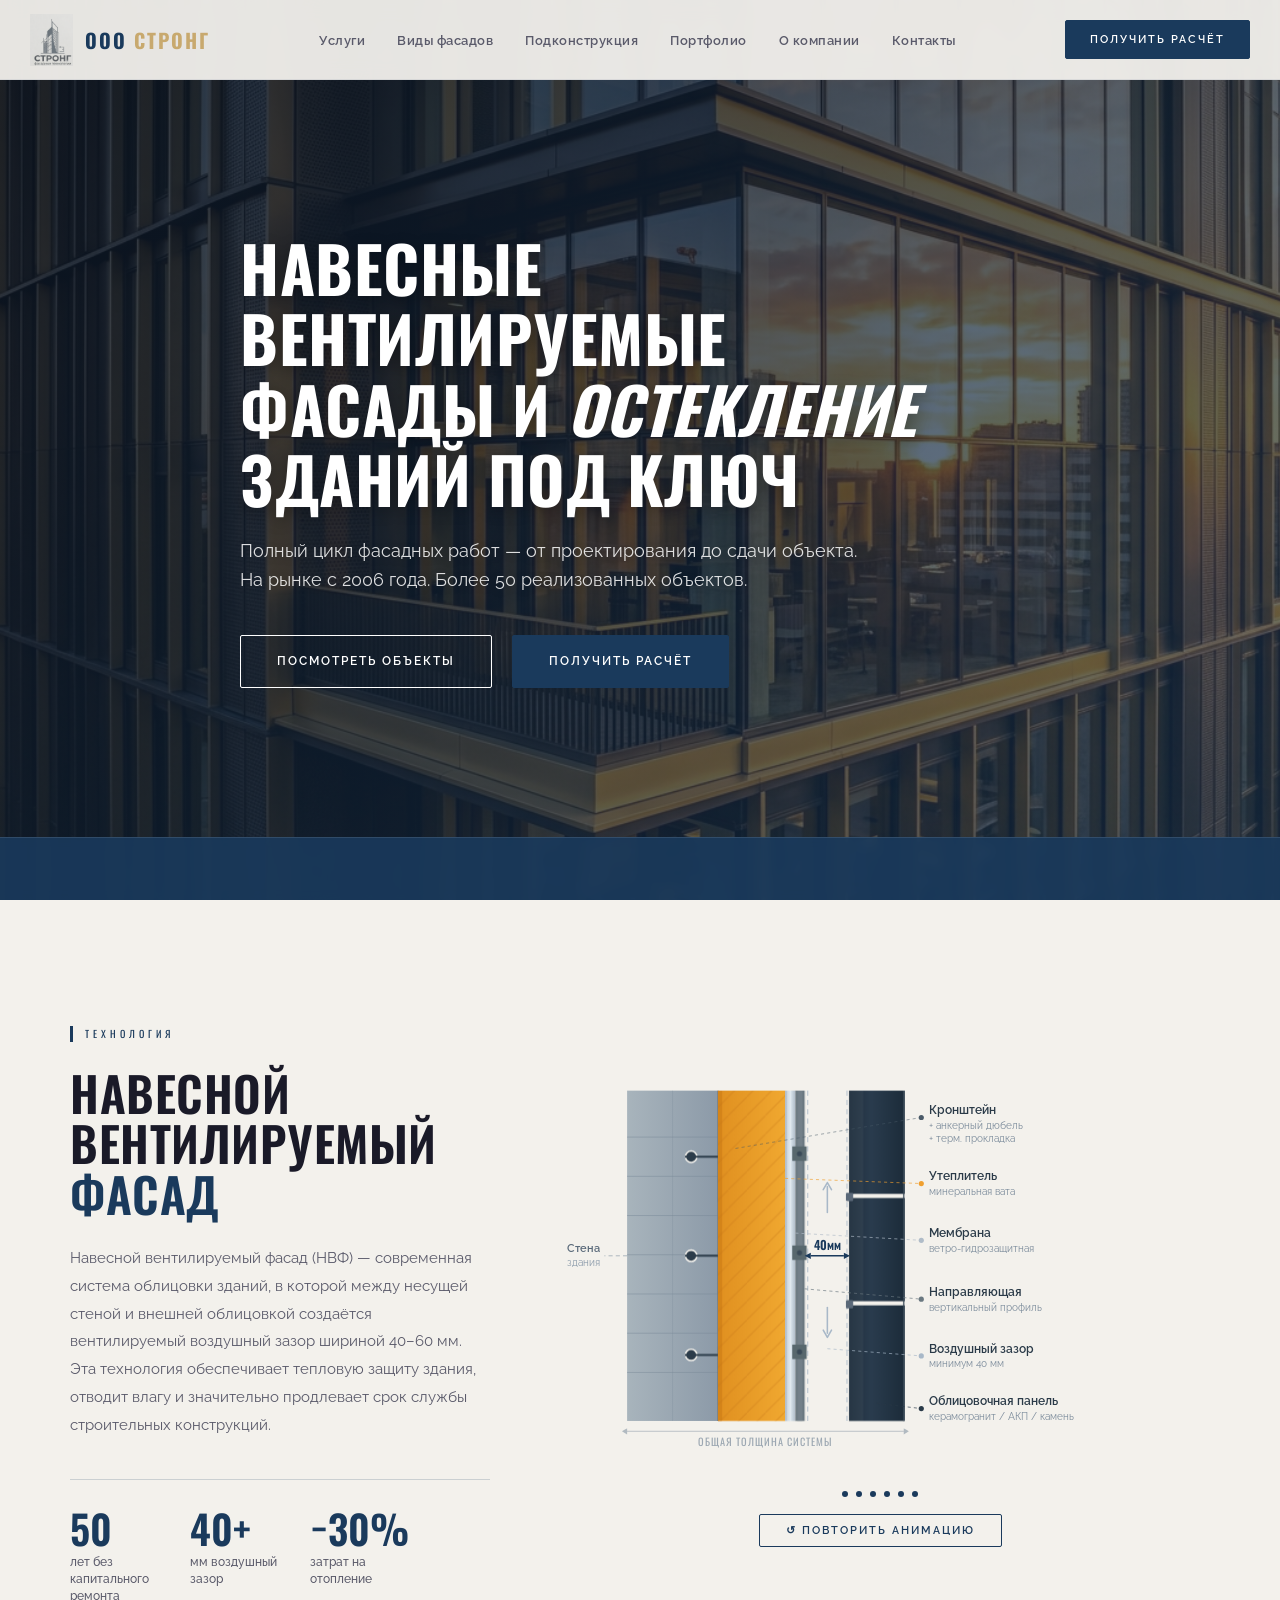
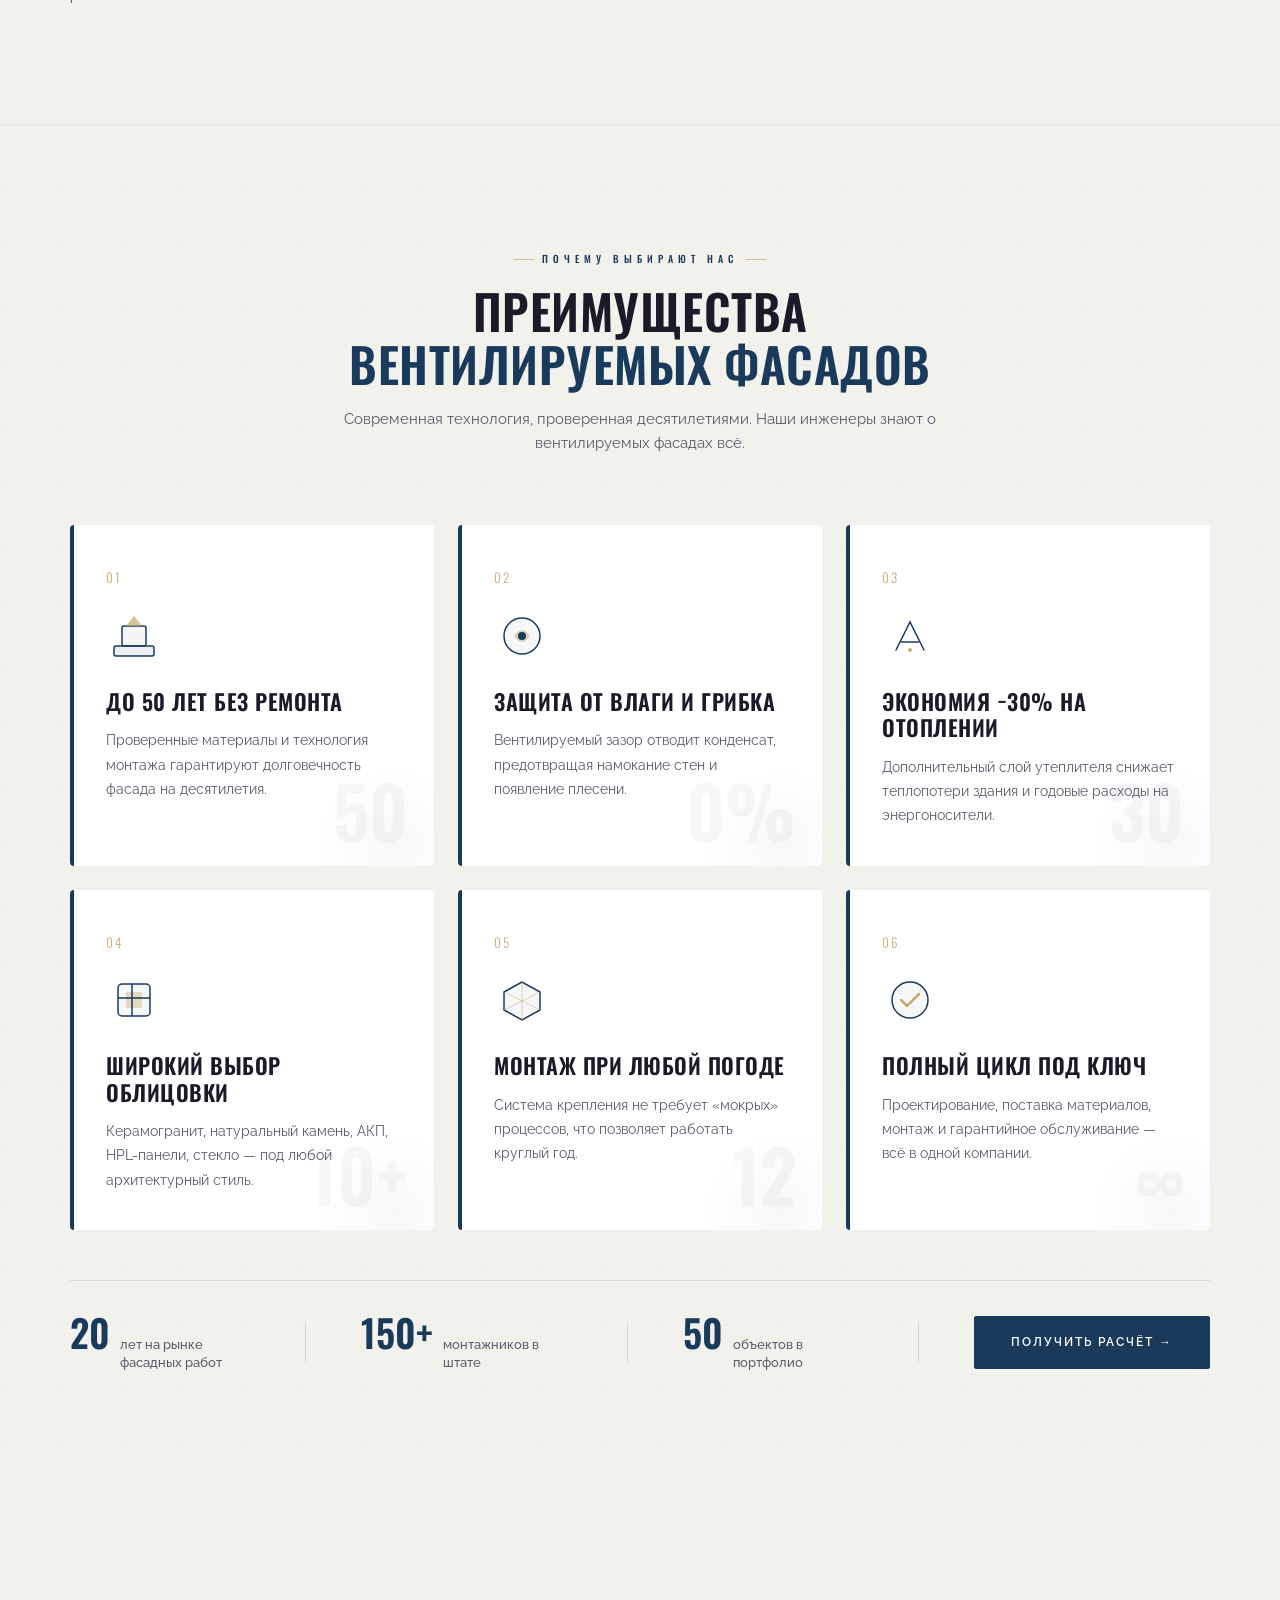
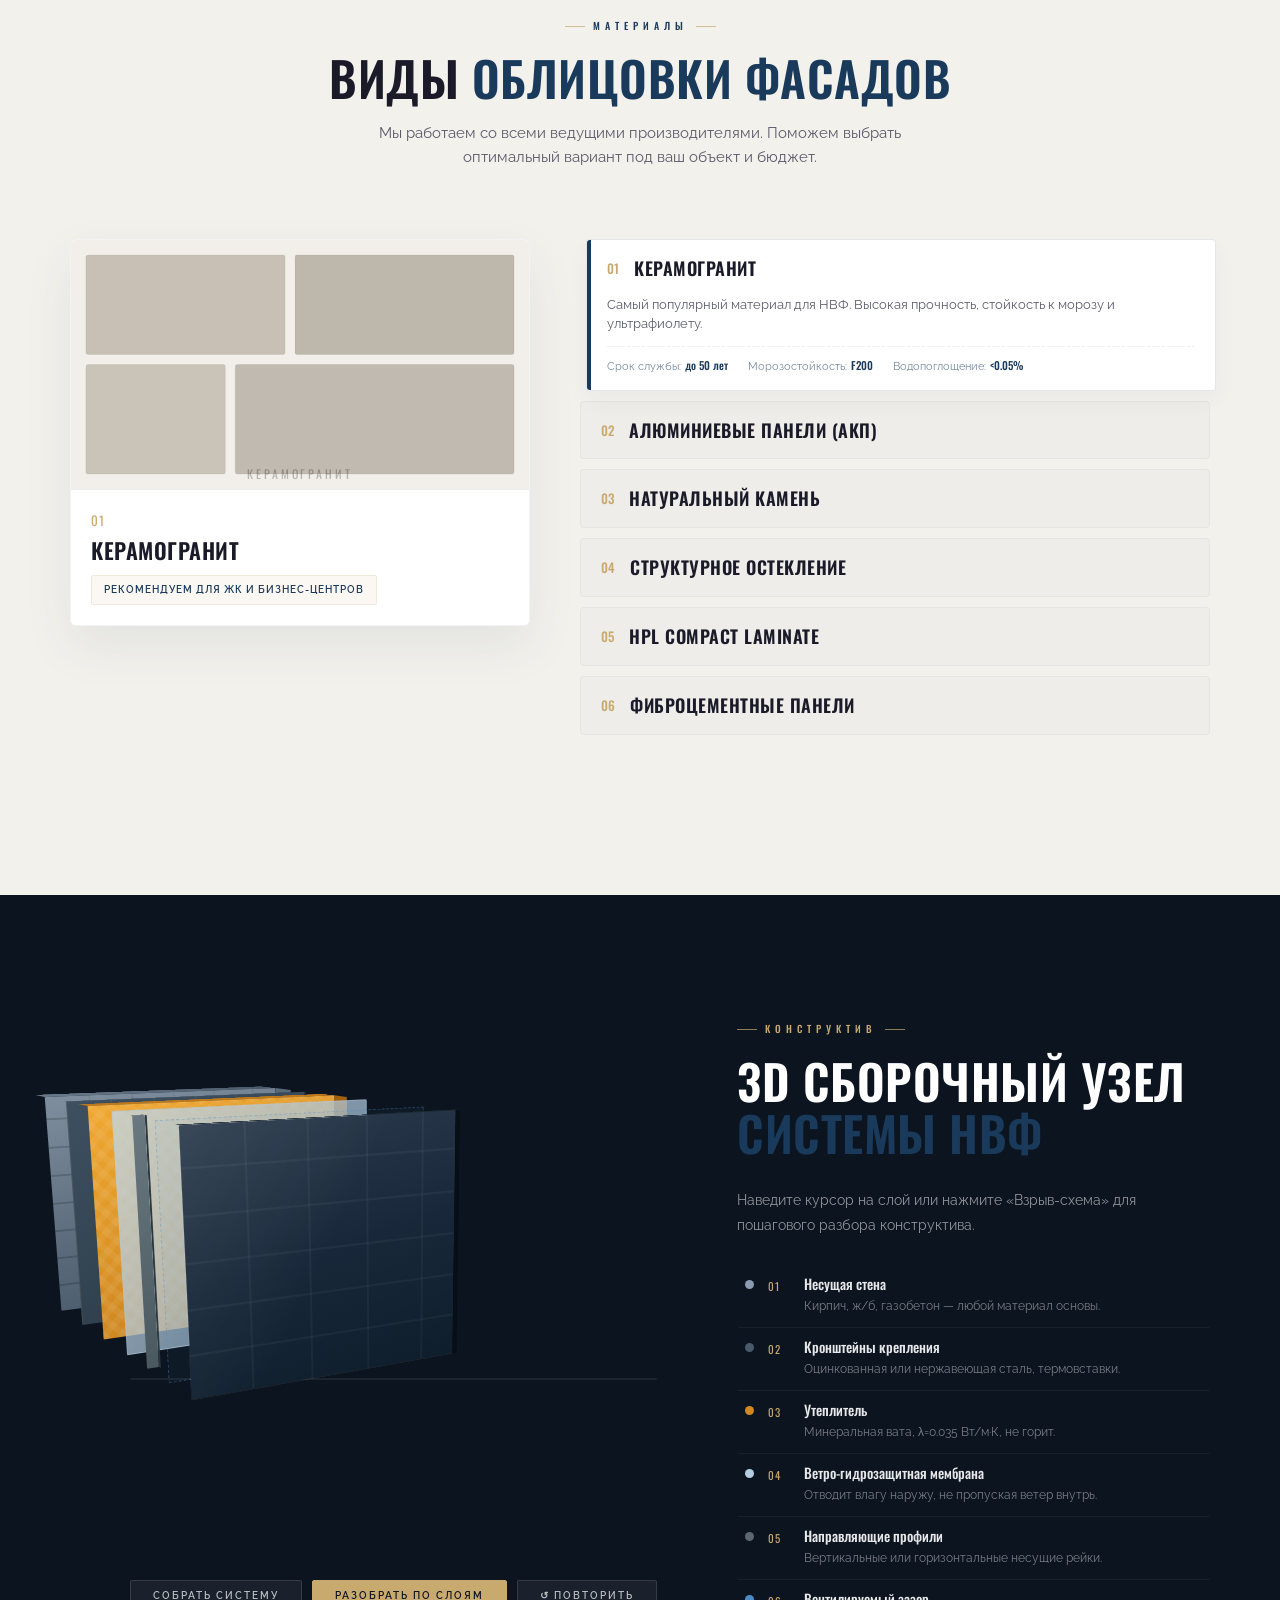
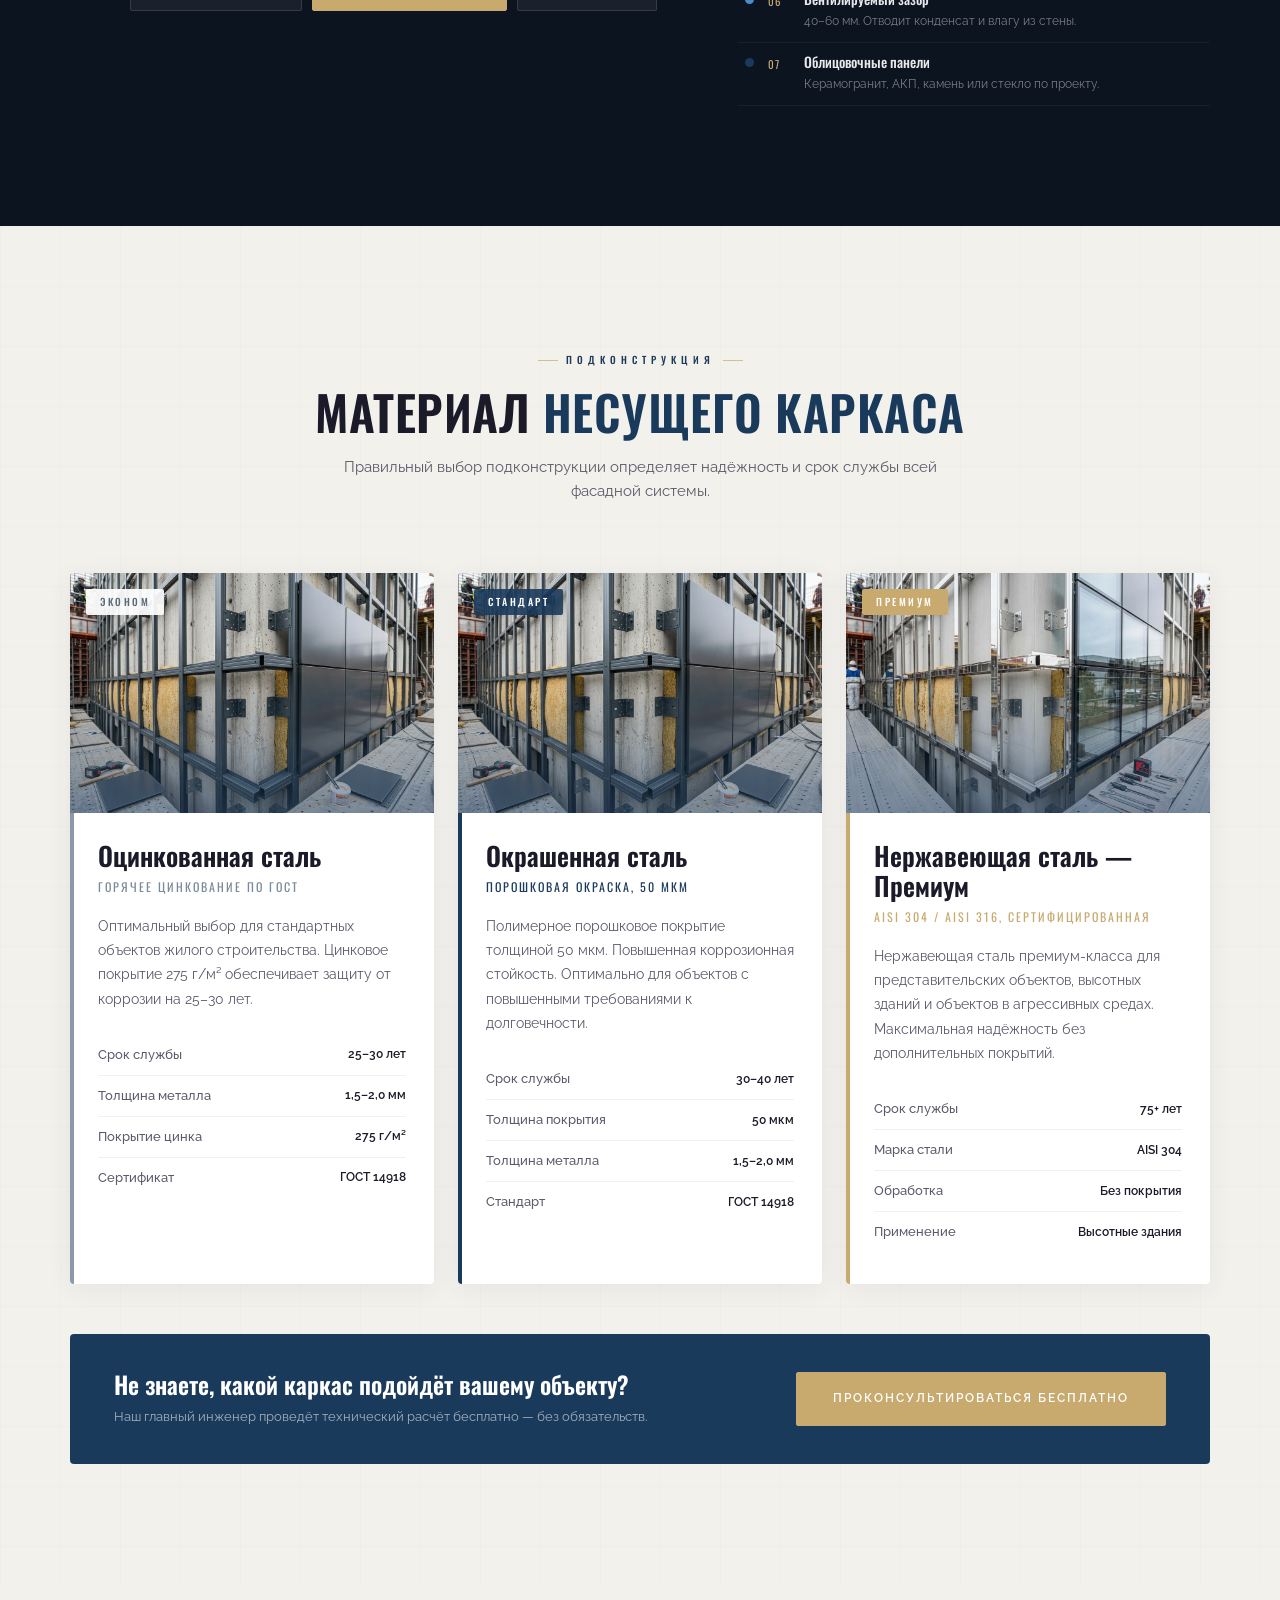
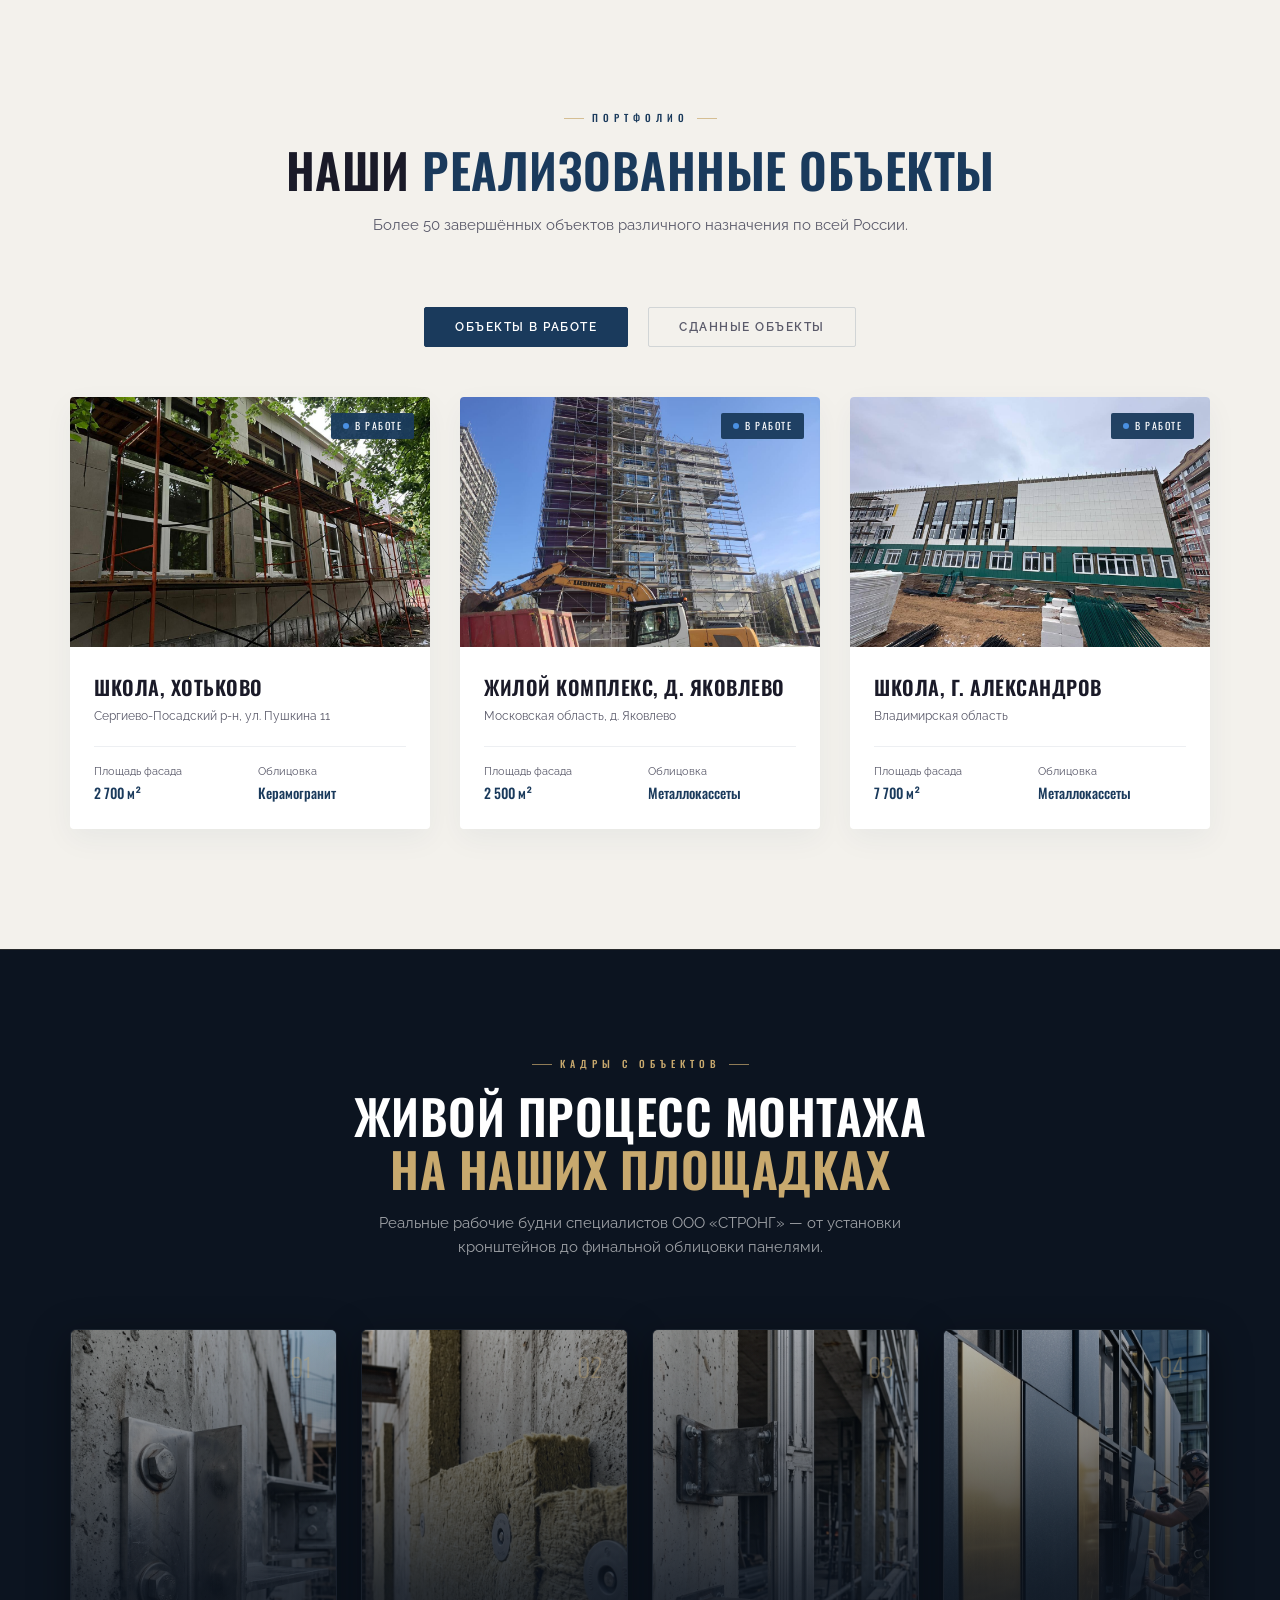
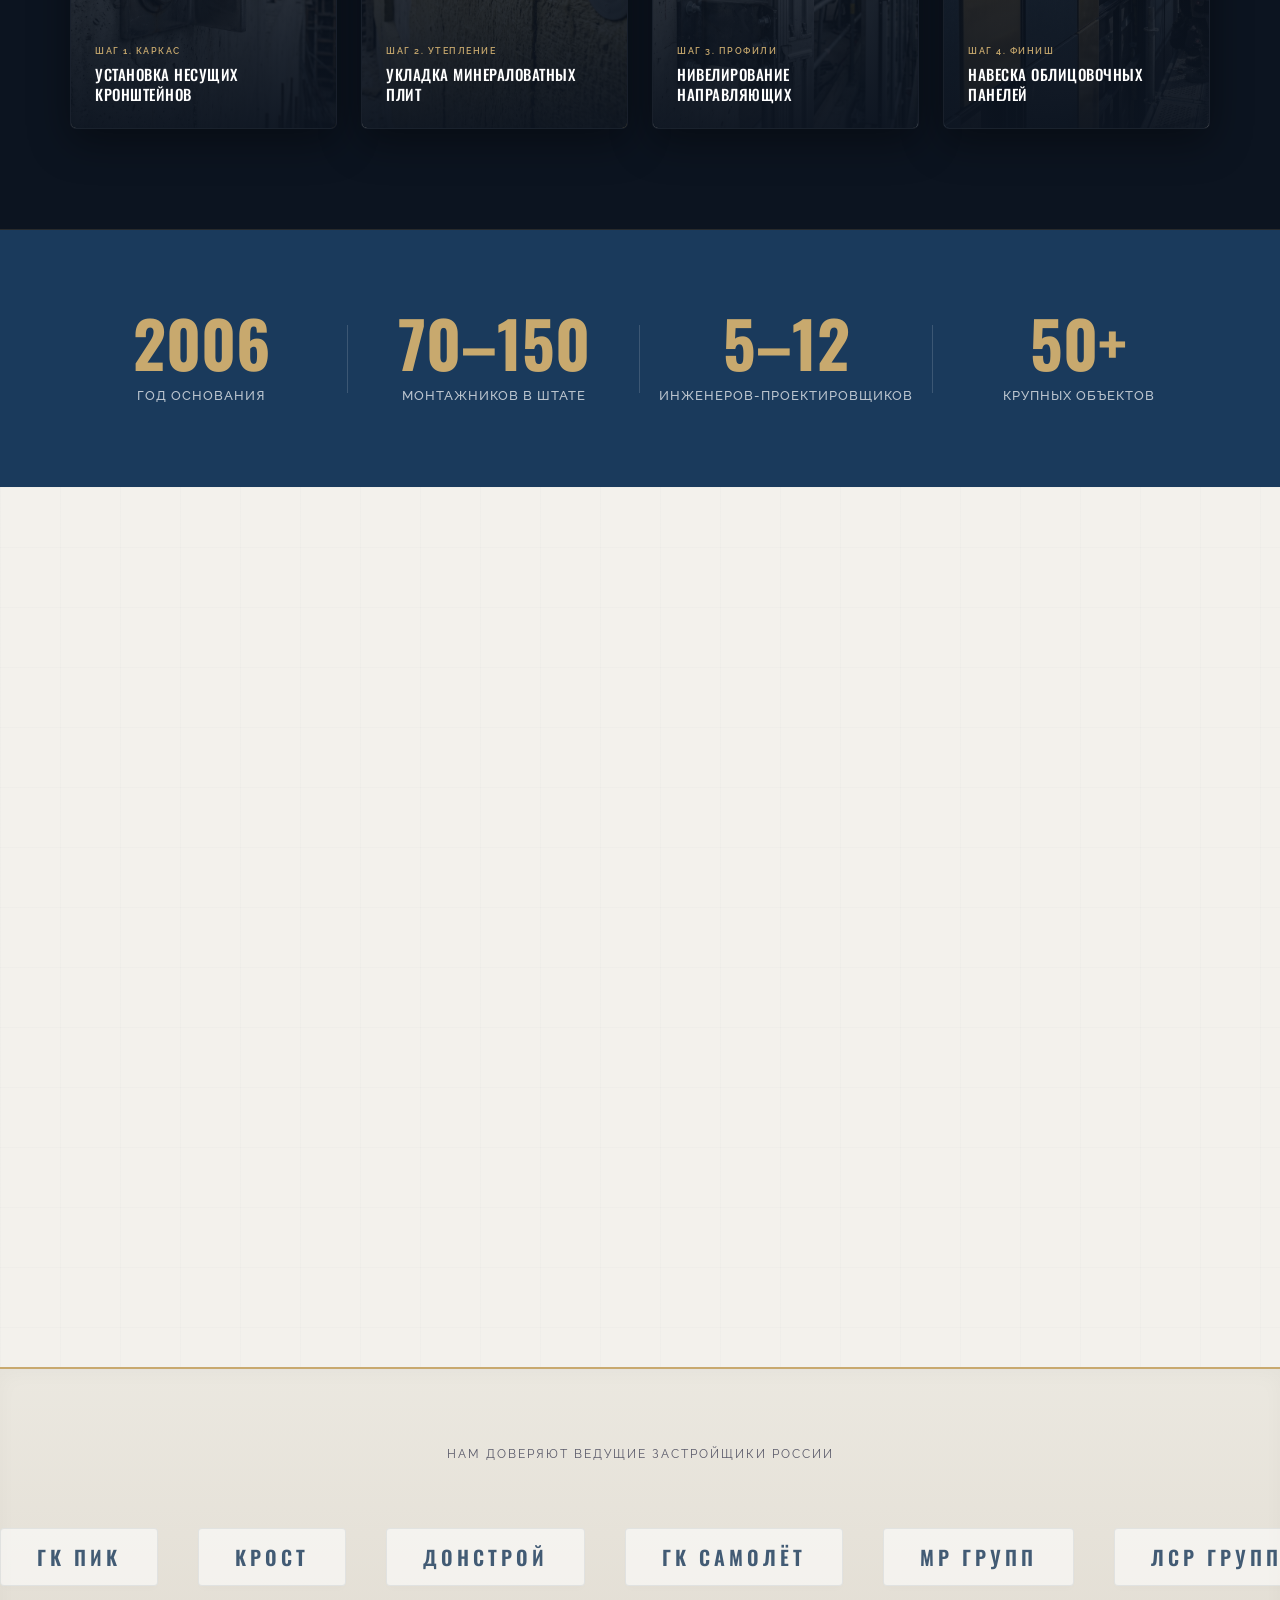
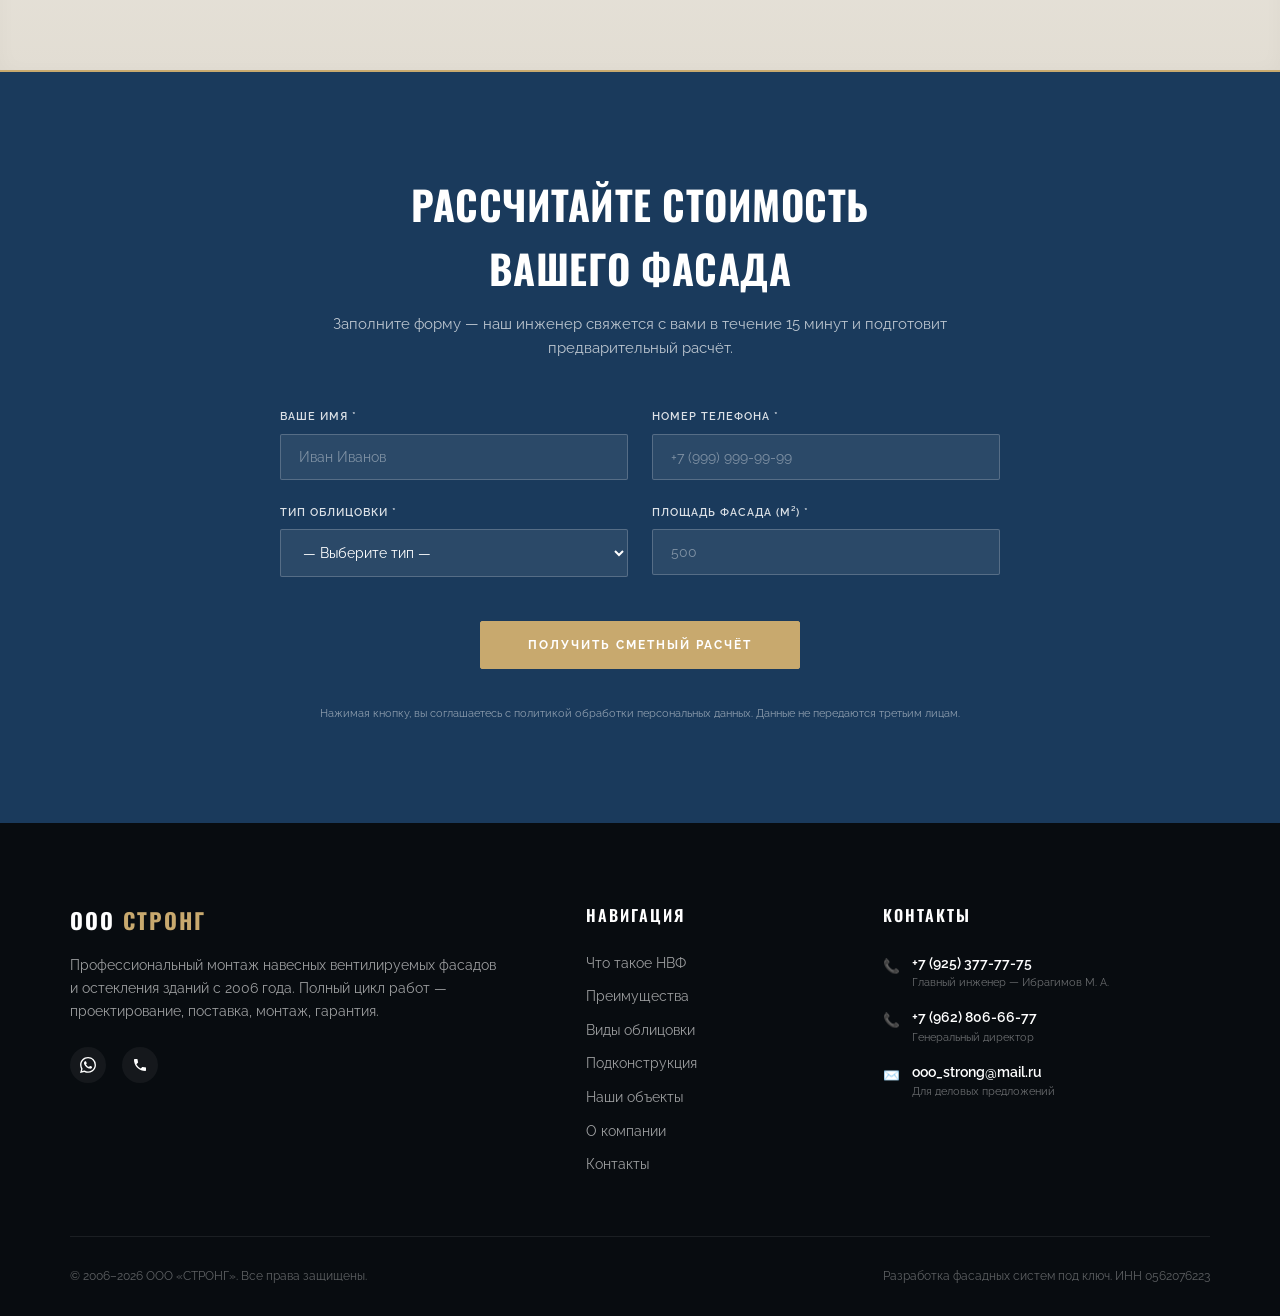
==== commit dfed5955: "Aligned menu button to far left, logo next to it, cross to top-right of drawer, hidden logo on open" ====
--- a/index.html
+++ b/index.html
@@ -8,7 +8,7 @@
   <link rel="preconnect" href="https://fonts.googleapis.com">
   <link rel="preconnect" href="https://fonts.gstatic.com" crossorigin>
   <link href="https://fonts.googleapis.com/css2?family=Oswald:wght@300;400;500;600;700&family=Raleway:wght@300;400;500;600;700&display=swap" rel="stylesheet">
-  <link rel="stylesheet" href="style.css?v=8.0">
+  <link rel="stylesheet" href="style.css?v=9.0">
 </head>
 <body>
   <div id="scroll-progress" style="position: fixed; top: 0; left: 0; height: 3px; background: var(--gold); width: 0%; z-index: 1001; transition: width 0.1s ease;"></div>
@@ -1106,6 +1106,6 @@
     </div>
   </footer>
 
-  <script src="script.js?v=8.0"></script>
+  <script src="script.js?v=9.0"></script>
 </body>
 </html>
--- a/style.css
+++ b/style.css
@@ -2784,18 +2784,24 @@
   
   .nav-container {
     display: flex !important;
-    justify-content: space-between !important;
+    justify-content: flex-start !important;
     align-items: center !important;
     position: relative !important;
+    gap: 0 !important;
   }
   
   .logo-link {
-    position: absolute !important;
-    left: 50% !important;
-    top: 50% !important;
-    transform: translate(-50%, -50%) !important;
+    position: relative !important;
+    left: auto !important;
+    top: auto !important;
+    transform: none !important;
     margin: 0 !important;
-    z-index: 1002 !important; /* Keep logo link clickable & above other elements */
+    display: flex !important;
+    align-items: center !important;
+    gap: 8px !important;
+    margin-left: 12px !important; /* Spacing between menu button and logo */
+    z-index: 1002 !important;
+    transition: opacity 0.3s ease !important;
   }
   
   .logo-img {
@@ -2811,14 +2817,15 @@
     flex-direction: column !important;
     gap: 5px !important;
     cursor: pointer !important;
-    z-index: 1002 !important; /* Place above slide-out panel */
+    z-index: 1002 !important;
     width: 44px !important;
     height: 44px !important;
     justify-content: center !important;
     align-items: center !important;
-    order: -1 !important; /* Move to the left */
-    margin-right: auto !important;
-    margin-left: -10px !important;
+    order: 1 !important; /* far left */
+    margin: 0 !important;
+    position: relative !important;
+    transition: left 0.4s cubic-bezier(0.22, 1, 0.36, 1) !important;
   }
   
   .mobile-toggle span {
@@ -2835,7 +2842,13 @@
     background: var(--text-dark) !important;
   }
   
-  /* Neat Close Cross Icon when open */
+  /* Neat Close Cross Icon when open, moved to the top-right of the 270px drawer panel */
+  .mobile-toggle.open {
+    position: fixed !important;
+    top: 13px !important;
+    left: 215px !important; /* positions at top-right of 270px wide drawer */
+  }
+  
   .mobile-toggle.open span {
     background-color: var(--white) !important;
   }
@@ -2850,6 +2863,12 @@
   
   .mobile-toggle.open span:nth-child(3) {
     transform: translateY(-7px) rotate(-45deg) !important;
+  }
+  
+  /* Hide logo link when menu is open so it does not overlap with the drawer */
+  body.menu-open .logo-link {
+    opacity: 0 !important;
+    pointer-events: none !important;
   }
   
   /* Slide out to the Left */
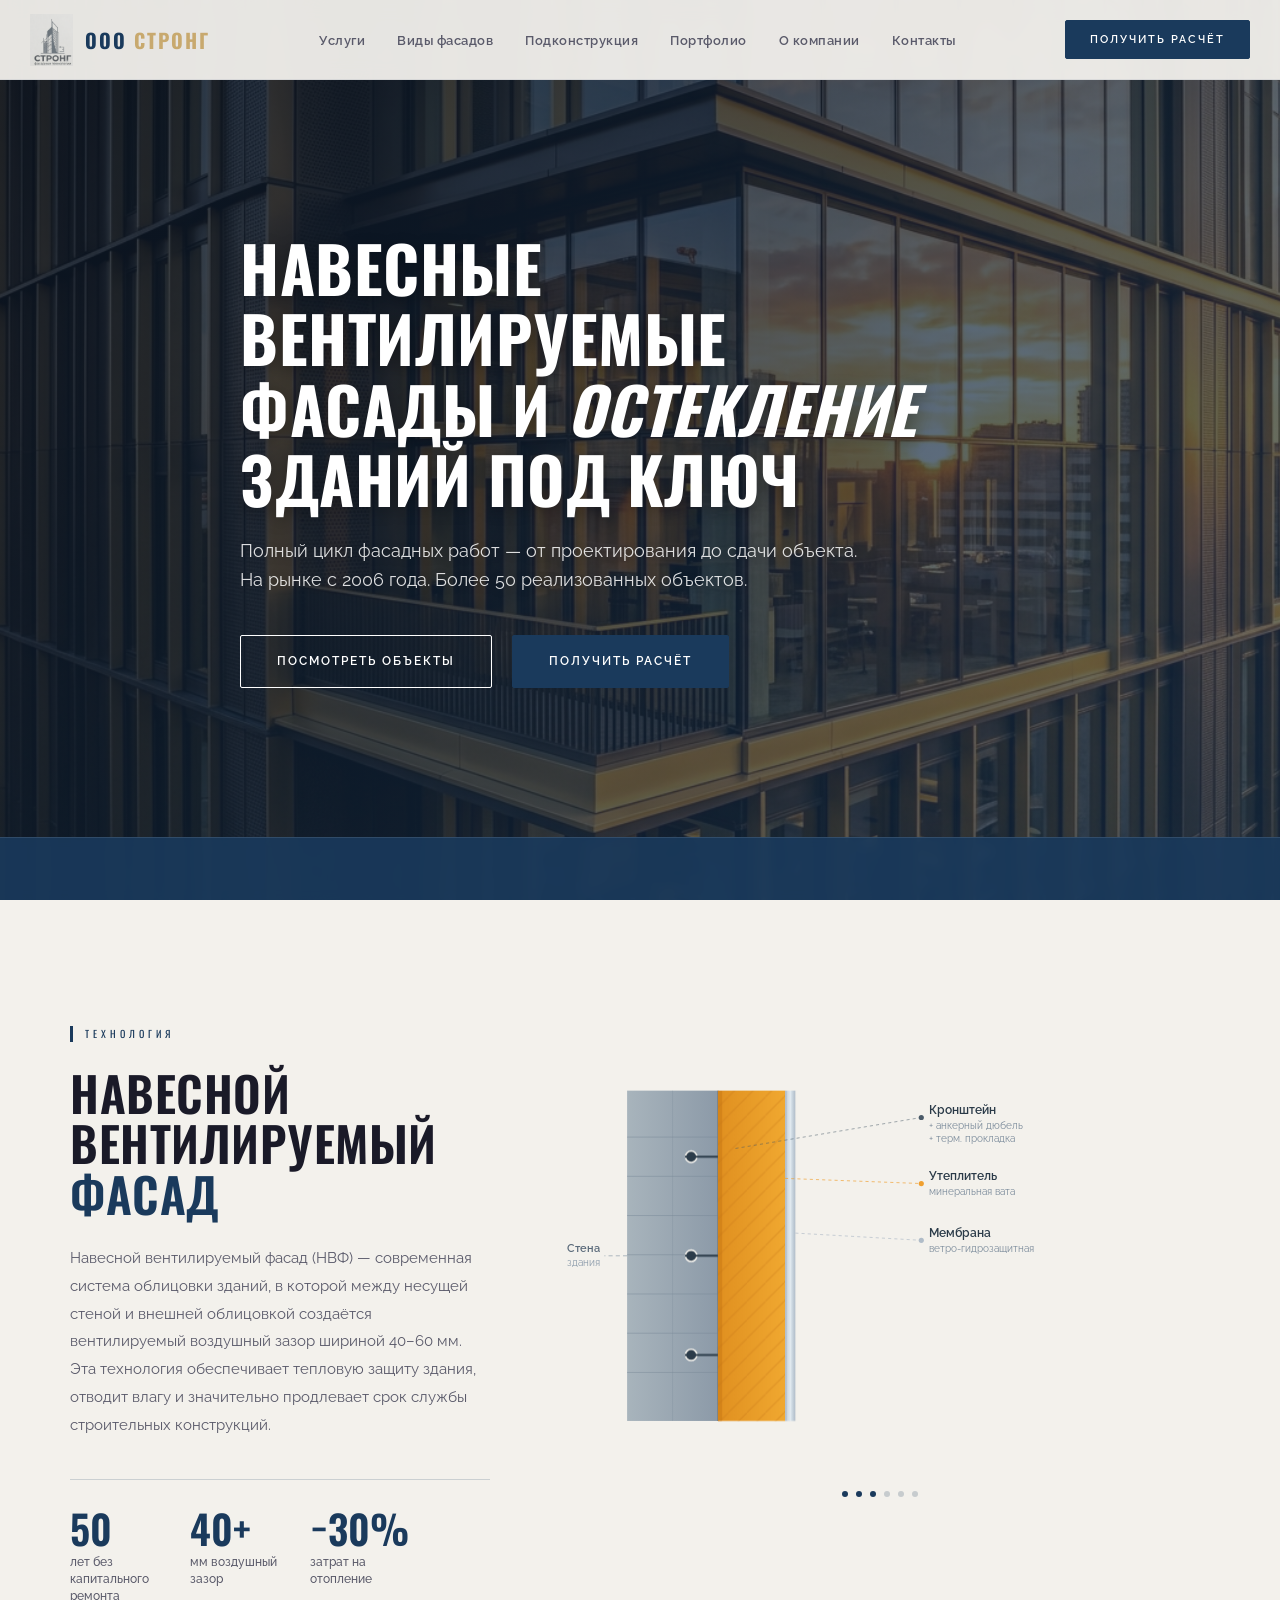
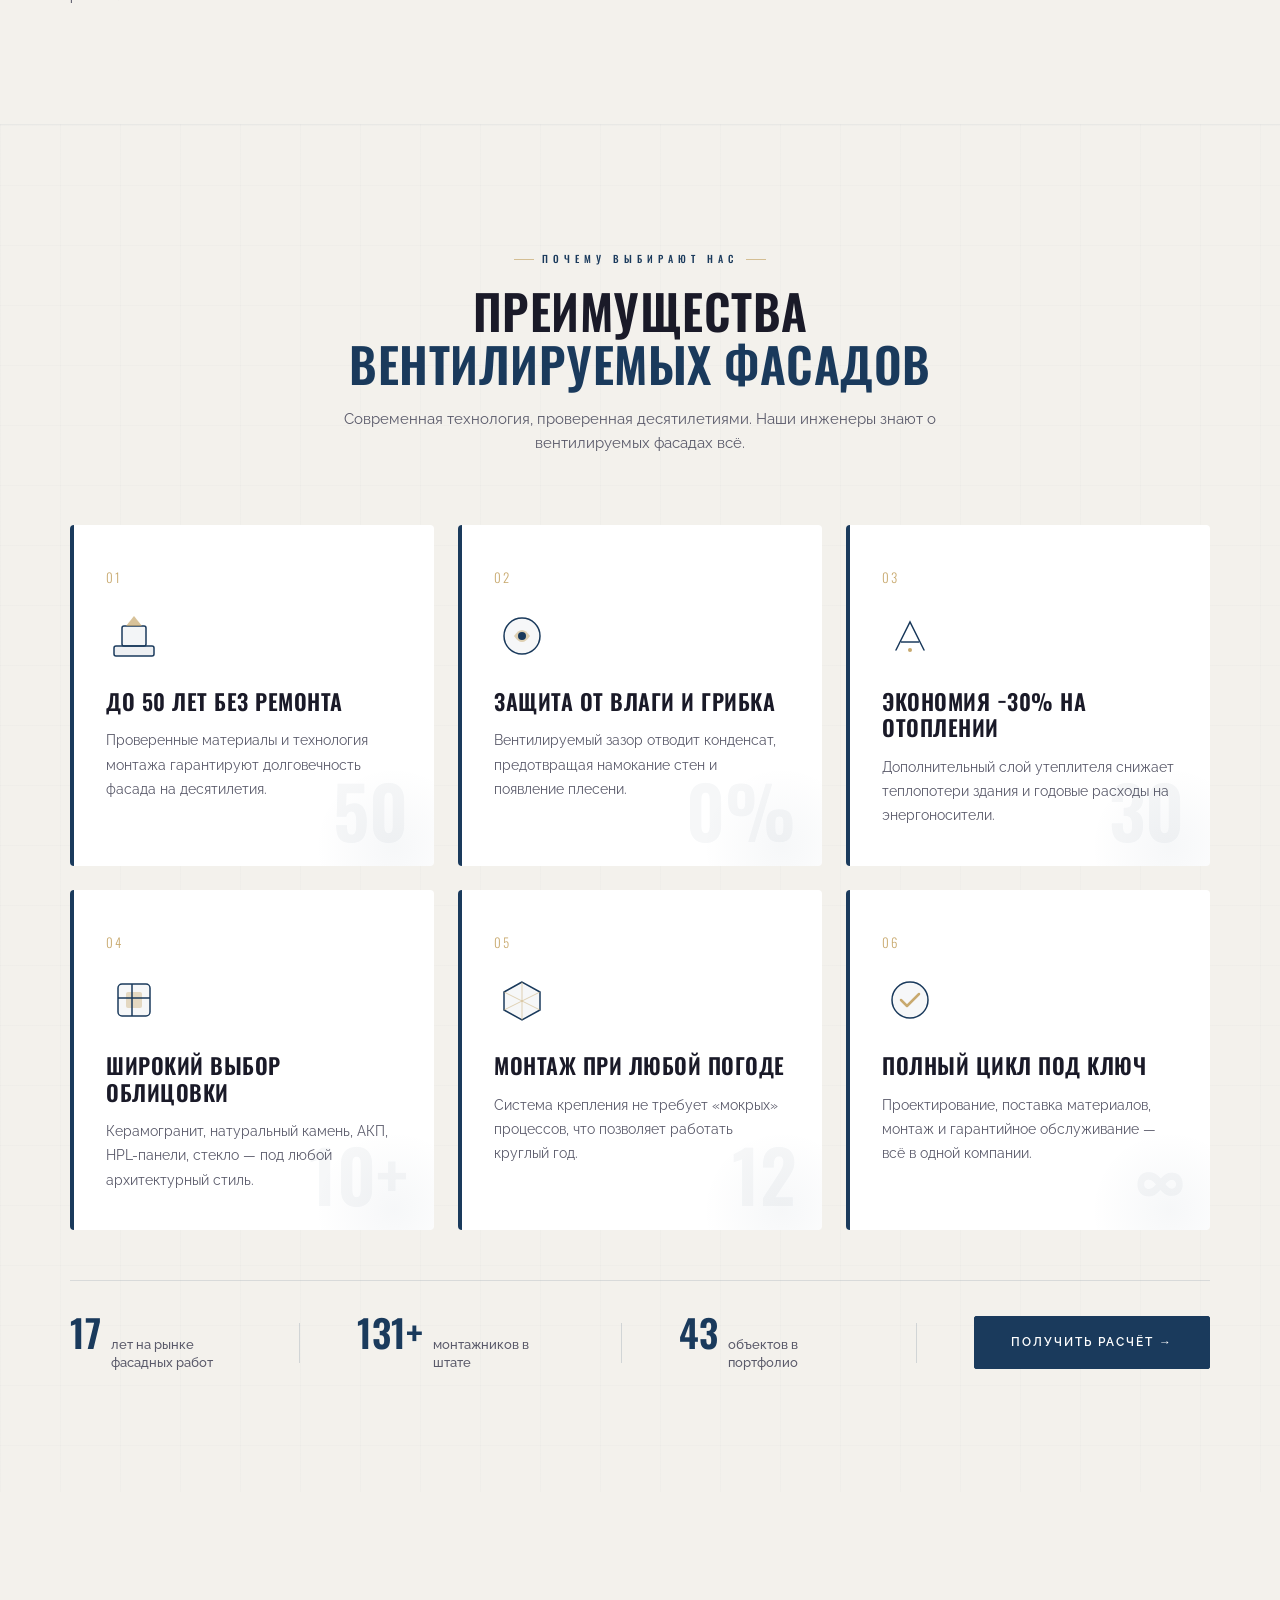
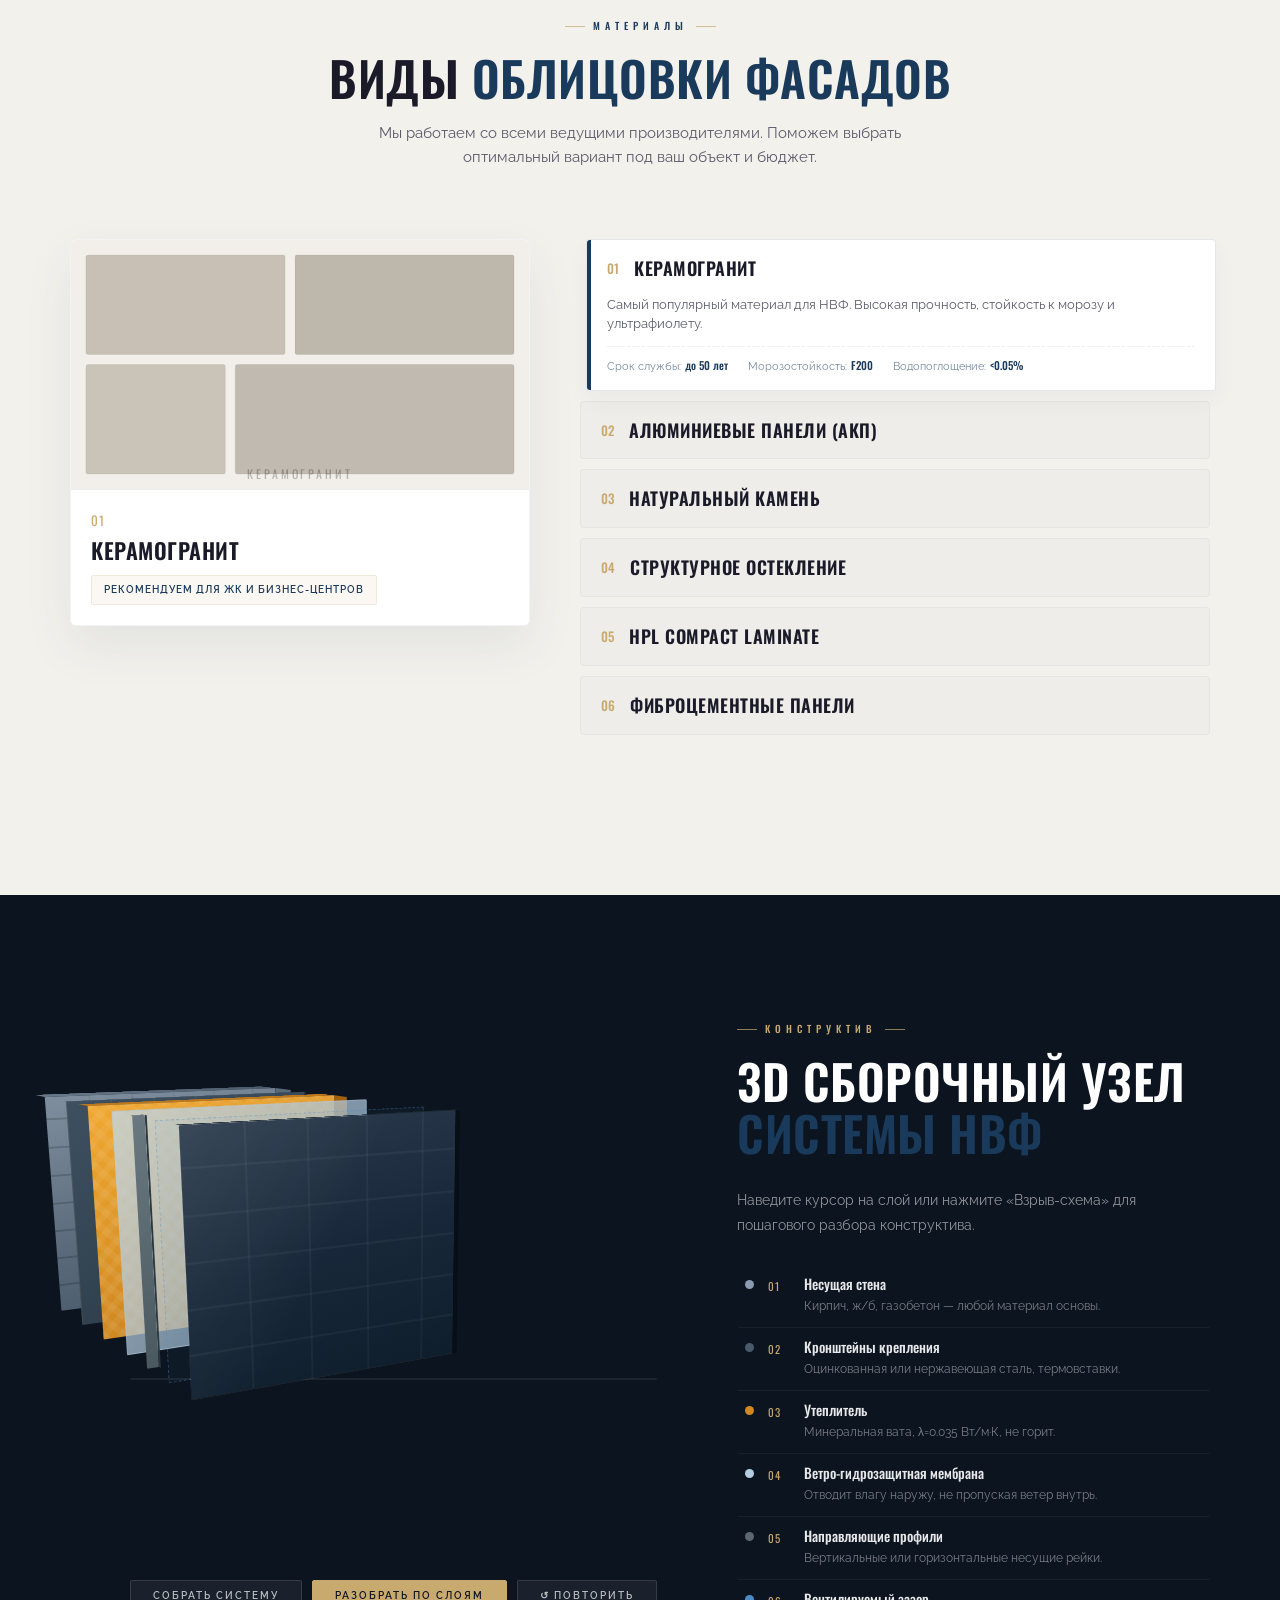
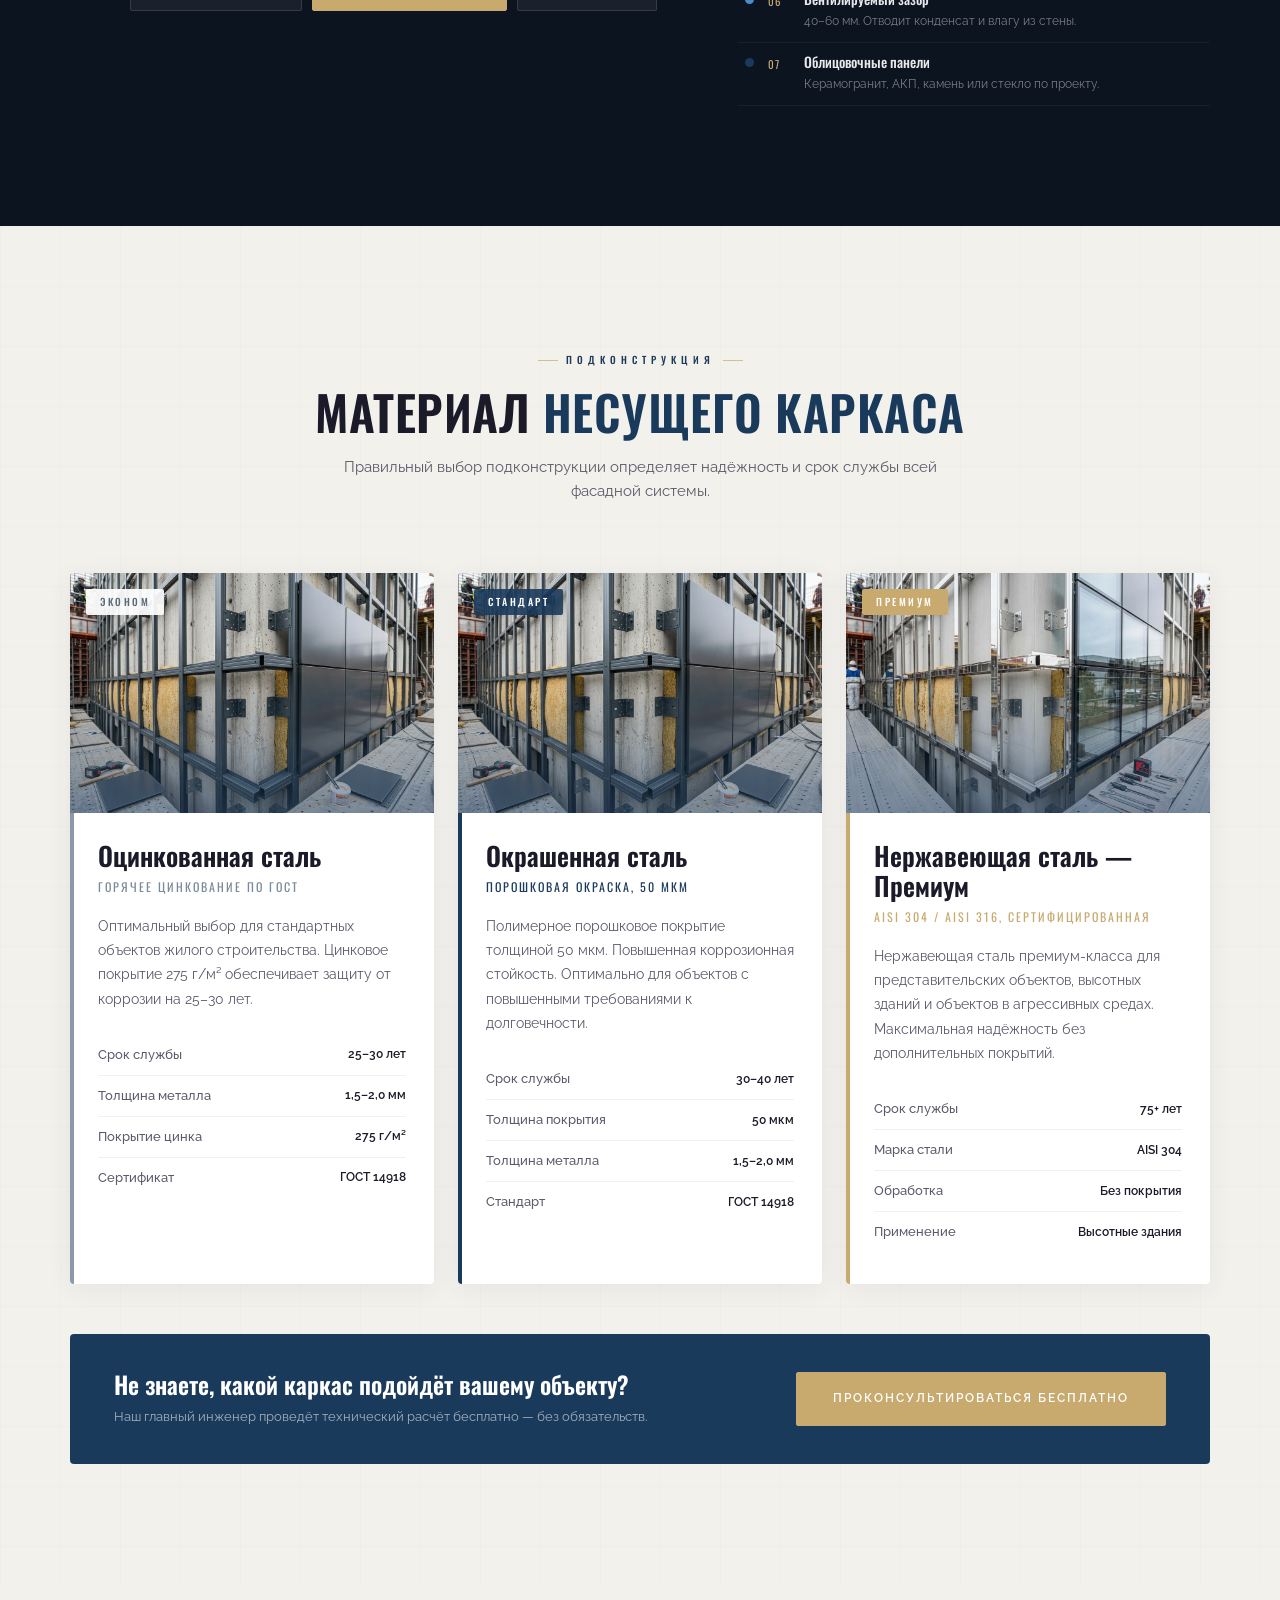
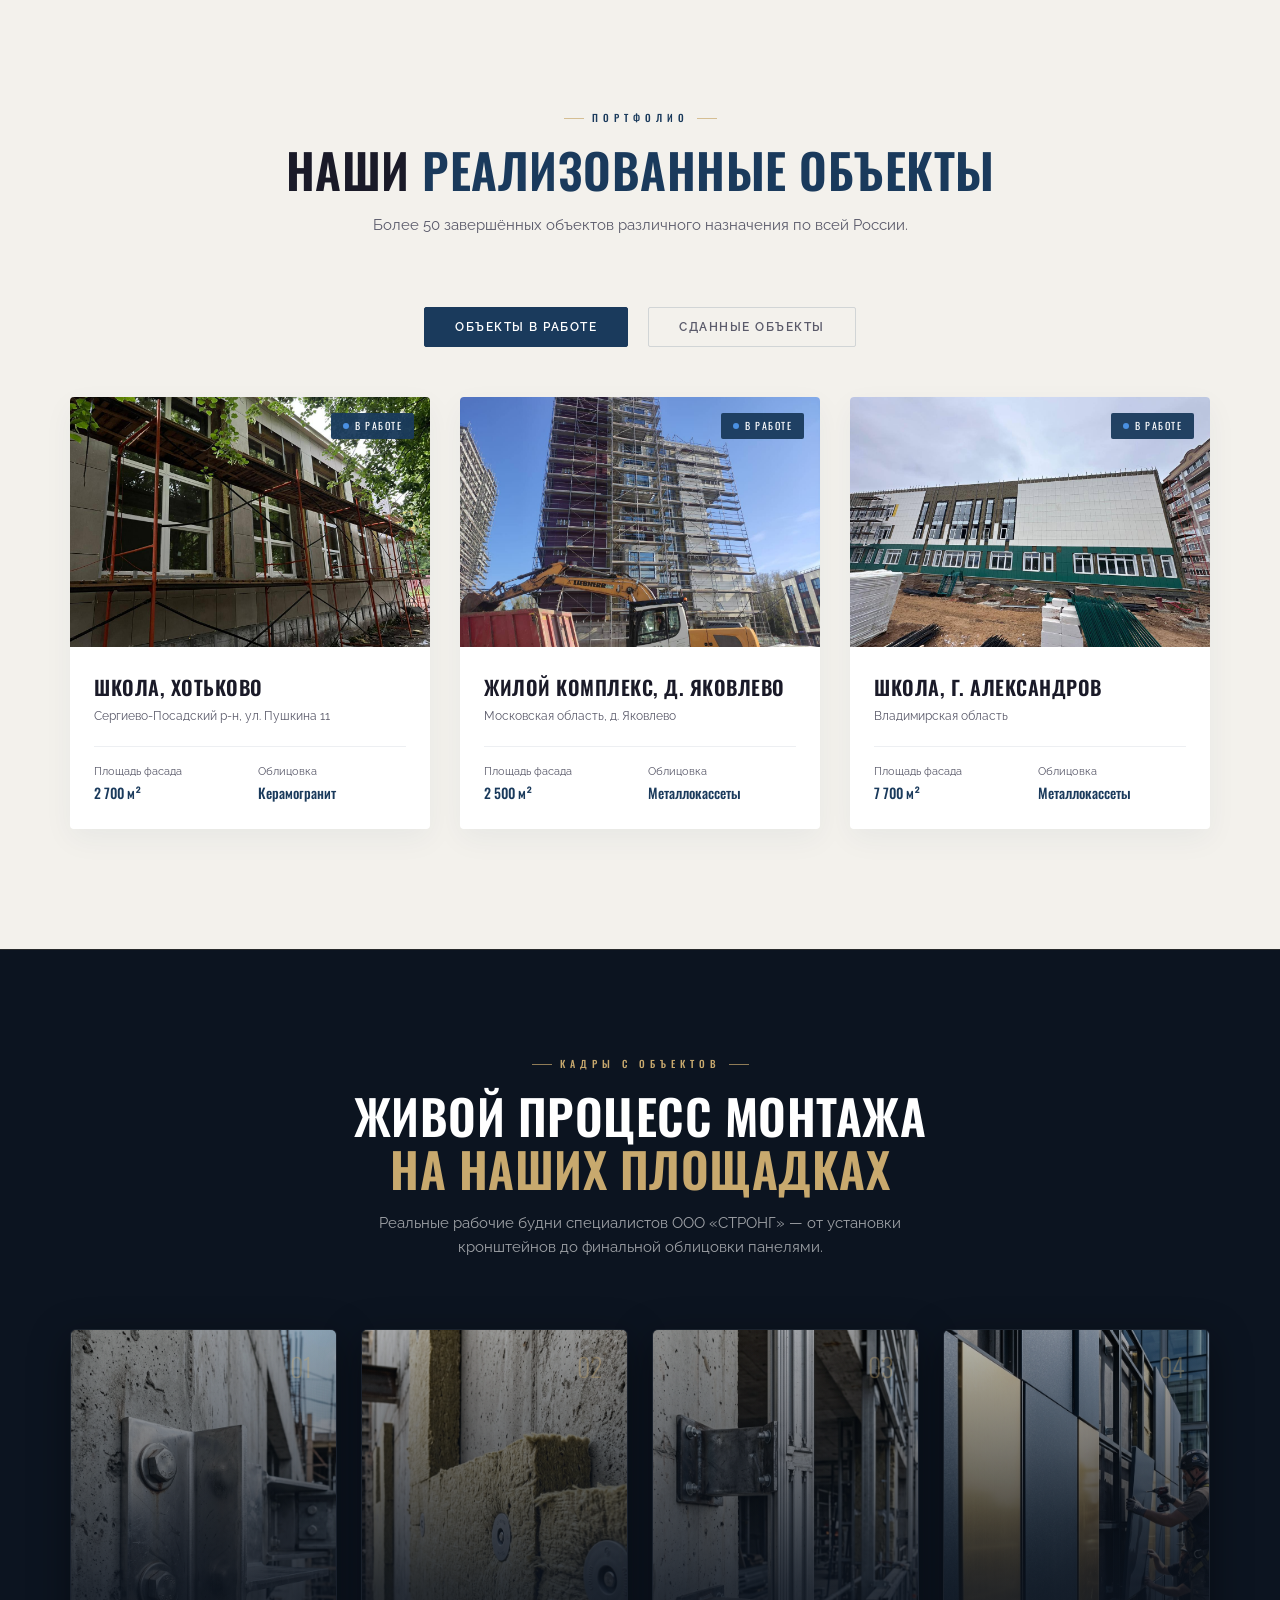
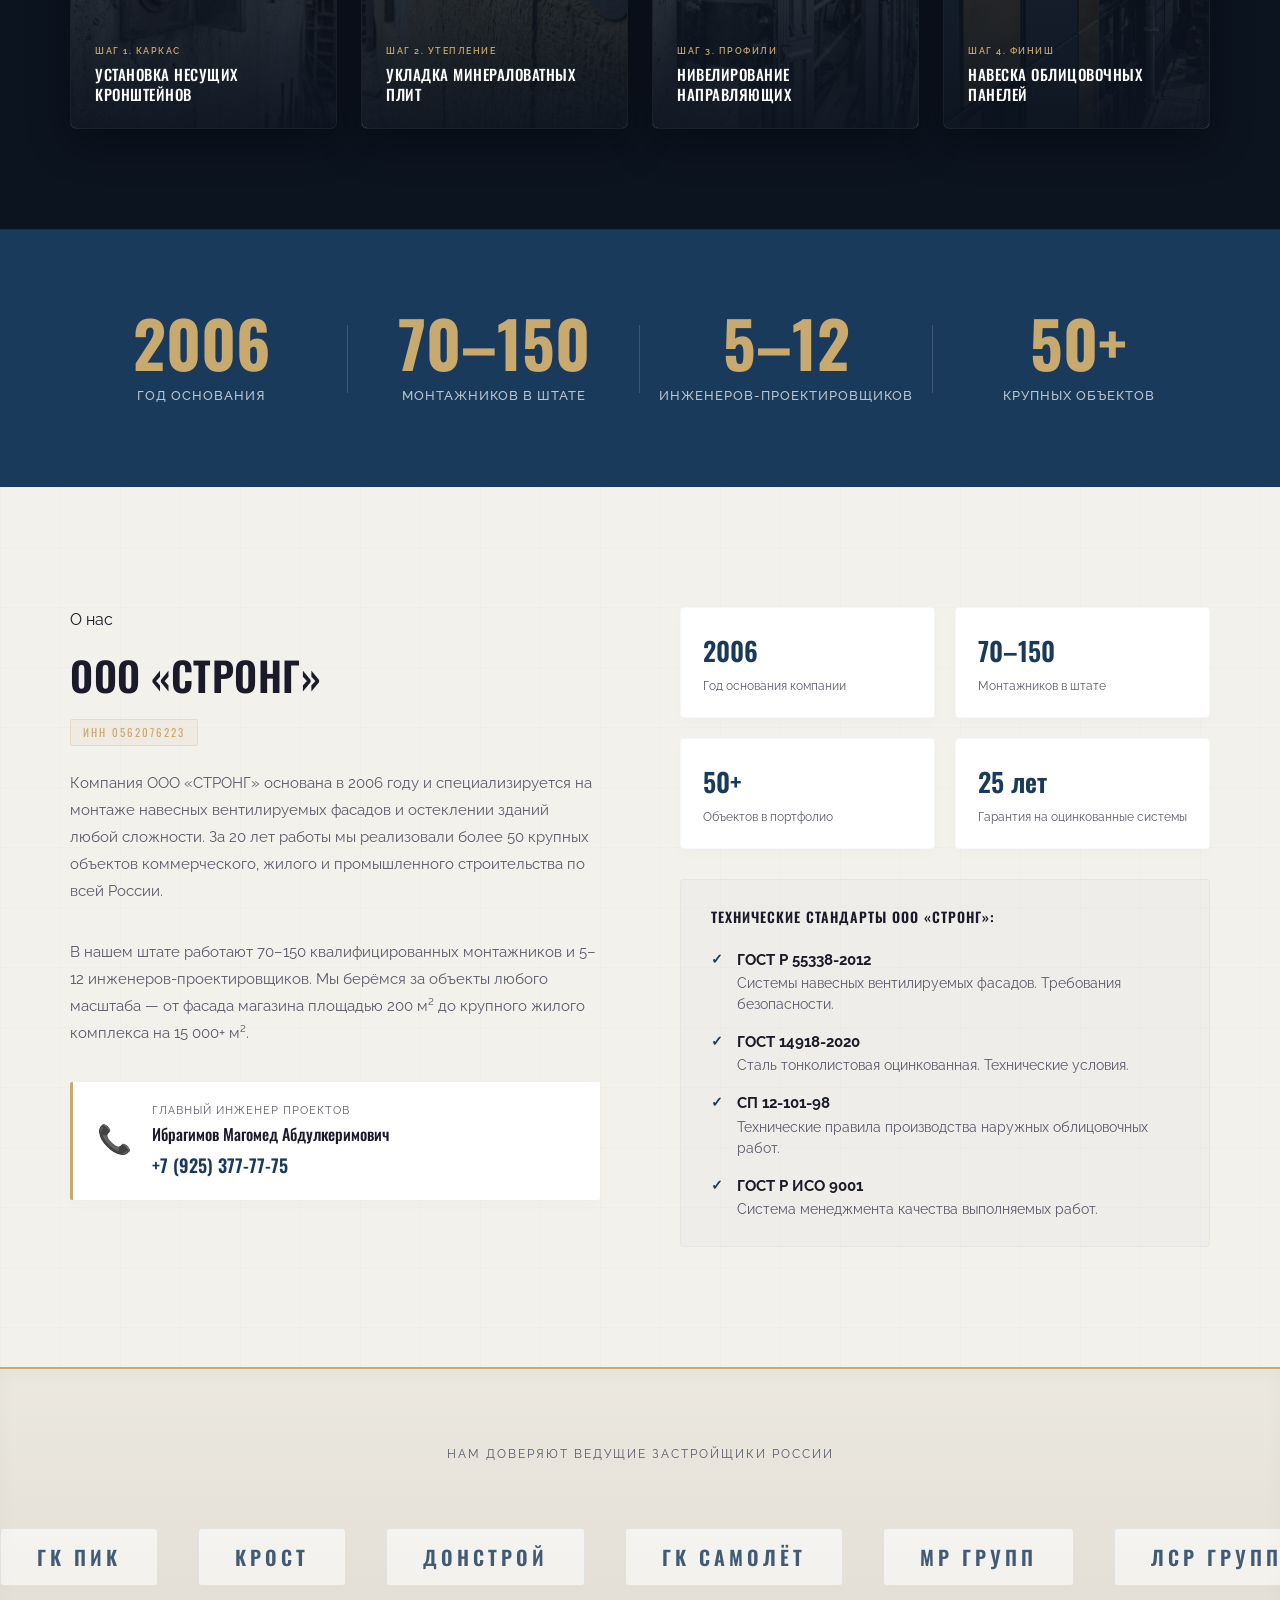
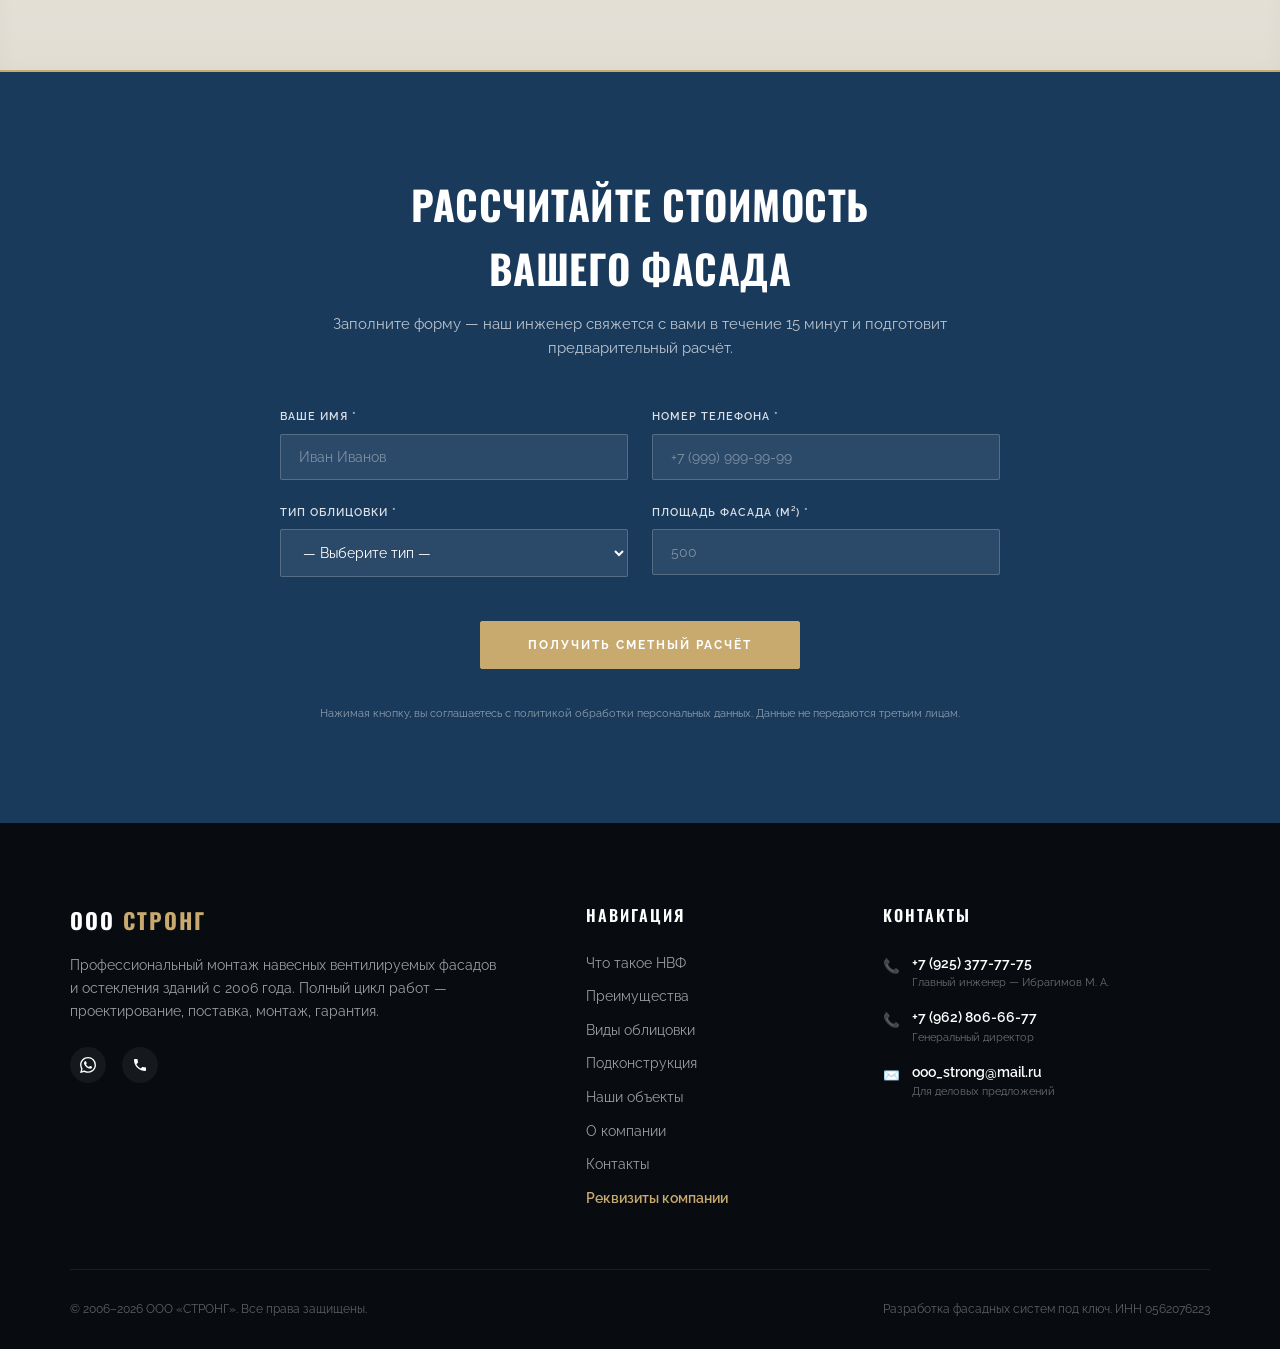
==== commit 72f03a6e: "Created requisites.html with modern company requisites card and added footer link" ====
--- a/index.html
+++ b/index.html
@@ -8,7 +8,7 @@
   <link rel="preconnect" href="https://fonts.googleapis.com">
   <link rel="preconnect" href="https://fonts.gstatic.com" crossorigin>
   <link href="https://fonts.googleapis.com/css2?family=Oswald:wght@300;400;500;600;700&family=Raleway:wght@300;400;500;600;700&display=swap" rel="stylesheet">
-  <link rel="stylesheet" href="style.css?v=9.0">
+  <link rel="stylesheet" href="style.css?v=10.0">
 </head>
 <body>
   <div id="scroll-progress" style="position: fixed; top: 0; left: 0; height: 3px; background: var(--gold); width: 0%; z-index: 1001; transition: width 0.1s ease;"></div>
@@ -1068,6 +1068,7 @@
             <li><a href="#portfolio">Наши объекты</a></li>
             <li><a href="#about">О компании</a></li>
             <li><a href="#contacts">Контакты</a></li>
+            <li><a href="requisites.html" target="_blank" style="color: var(--gold); font-weight: 600;">Реквизиты компании</a></li>
           </ul>
         </div>
 
@@ -1106,6 +1107,6 @@
     </div>
   </footer>
 
-  <script src="script.js?v=9.0"></script>
+  <script src="script.js?v=10.0"></script>
 </body>
 </html>
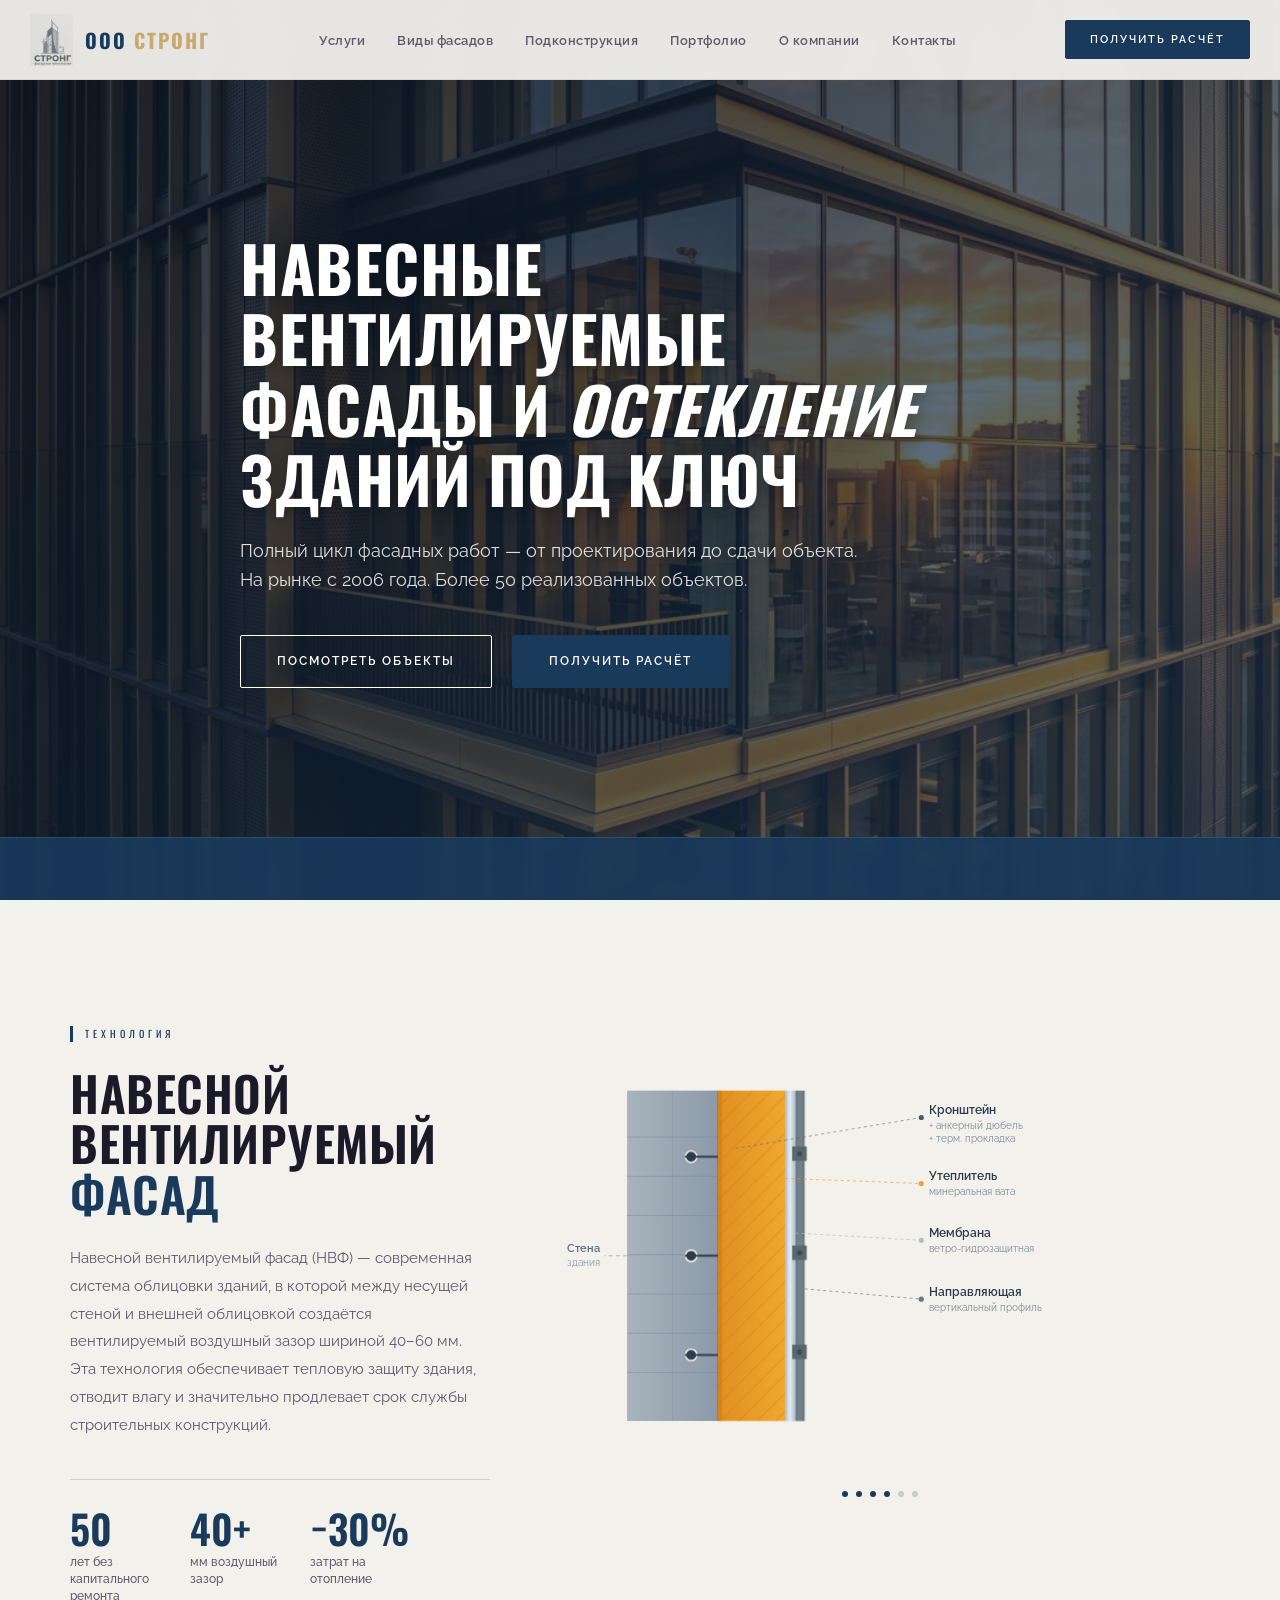
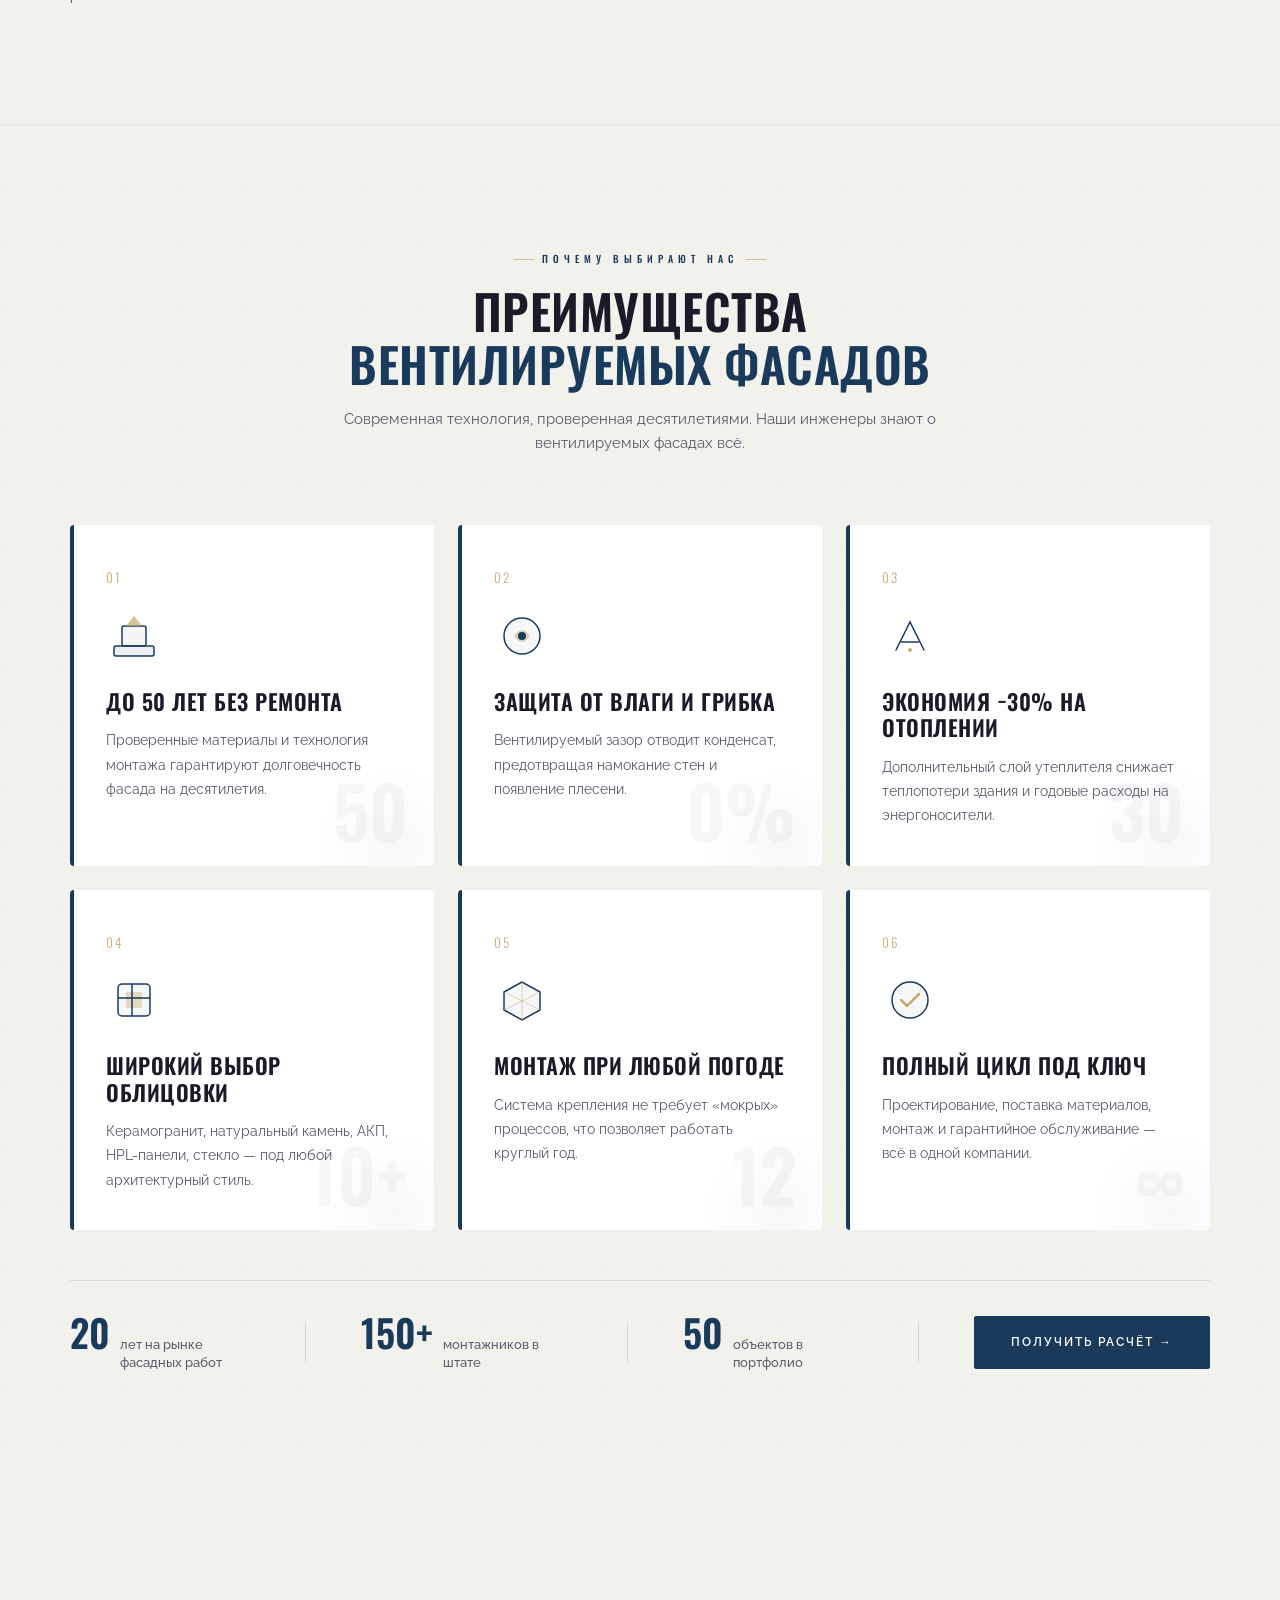
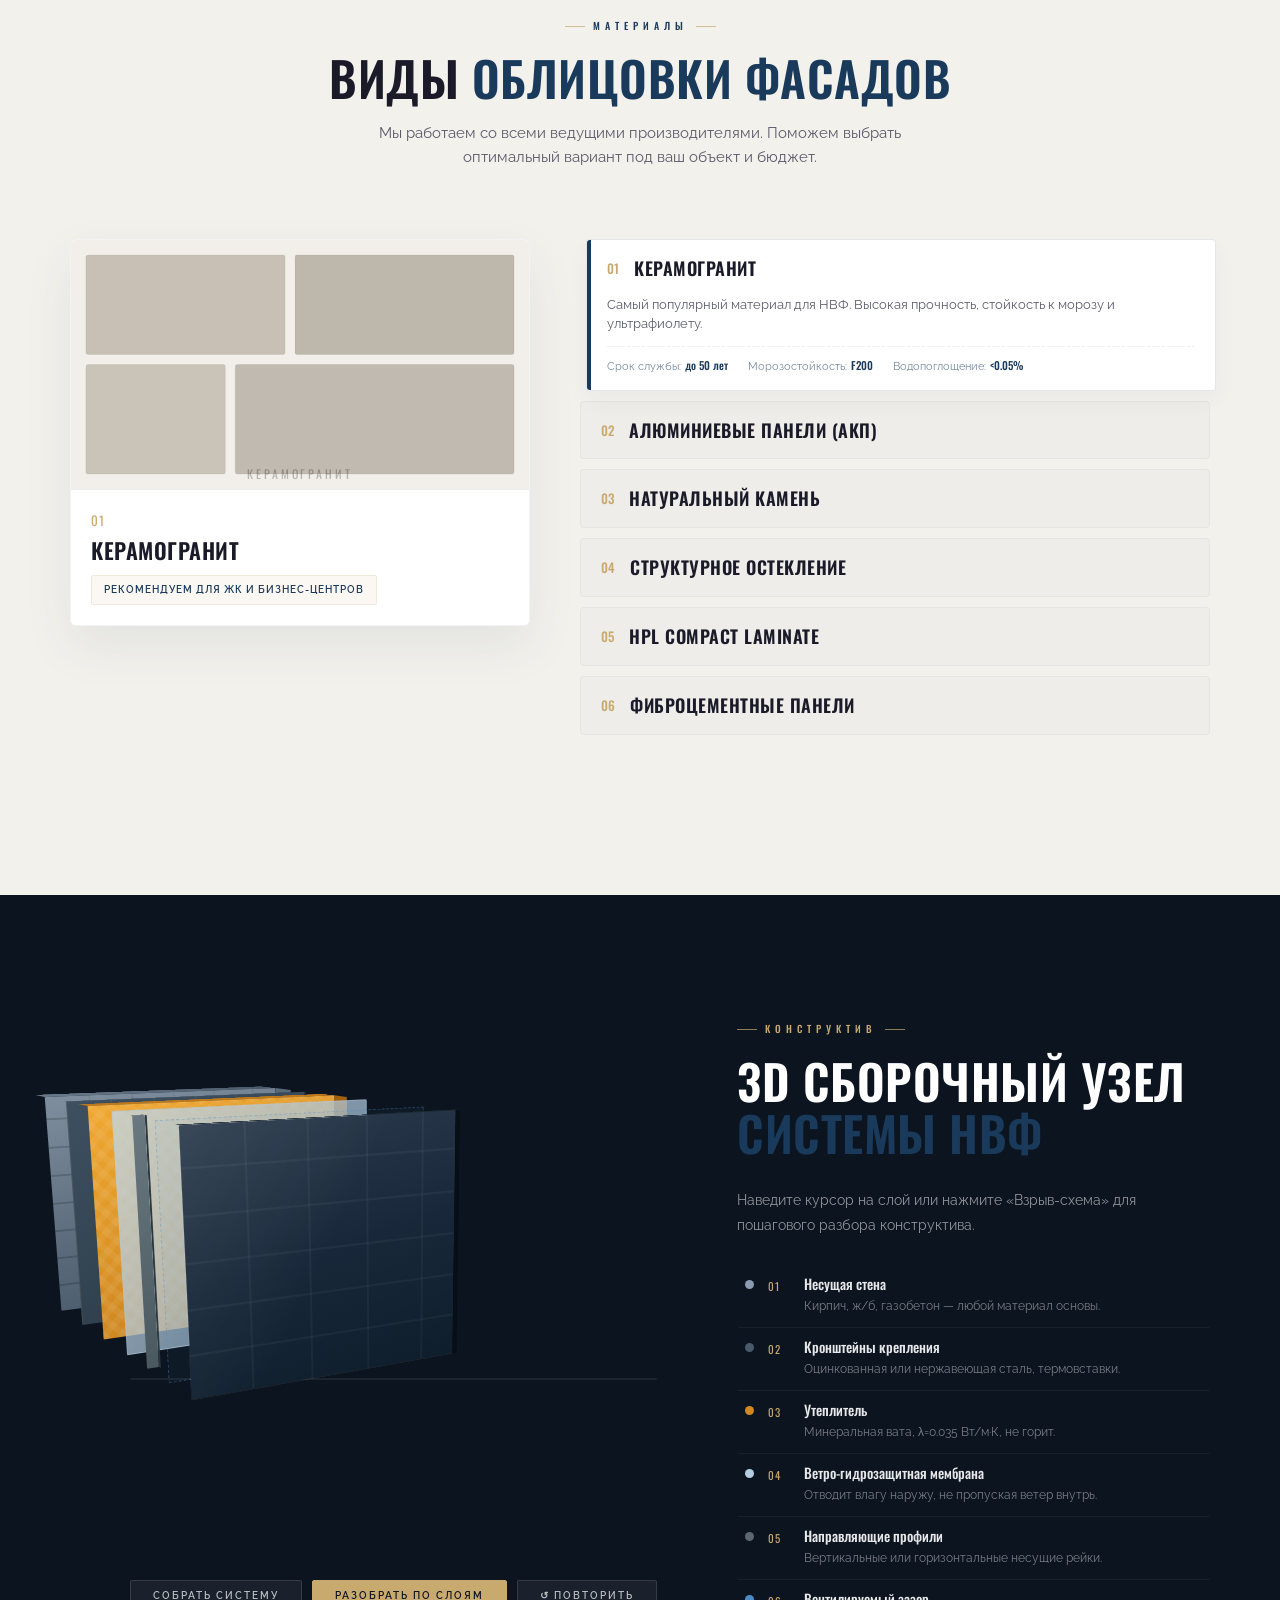
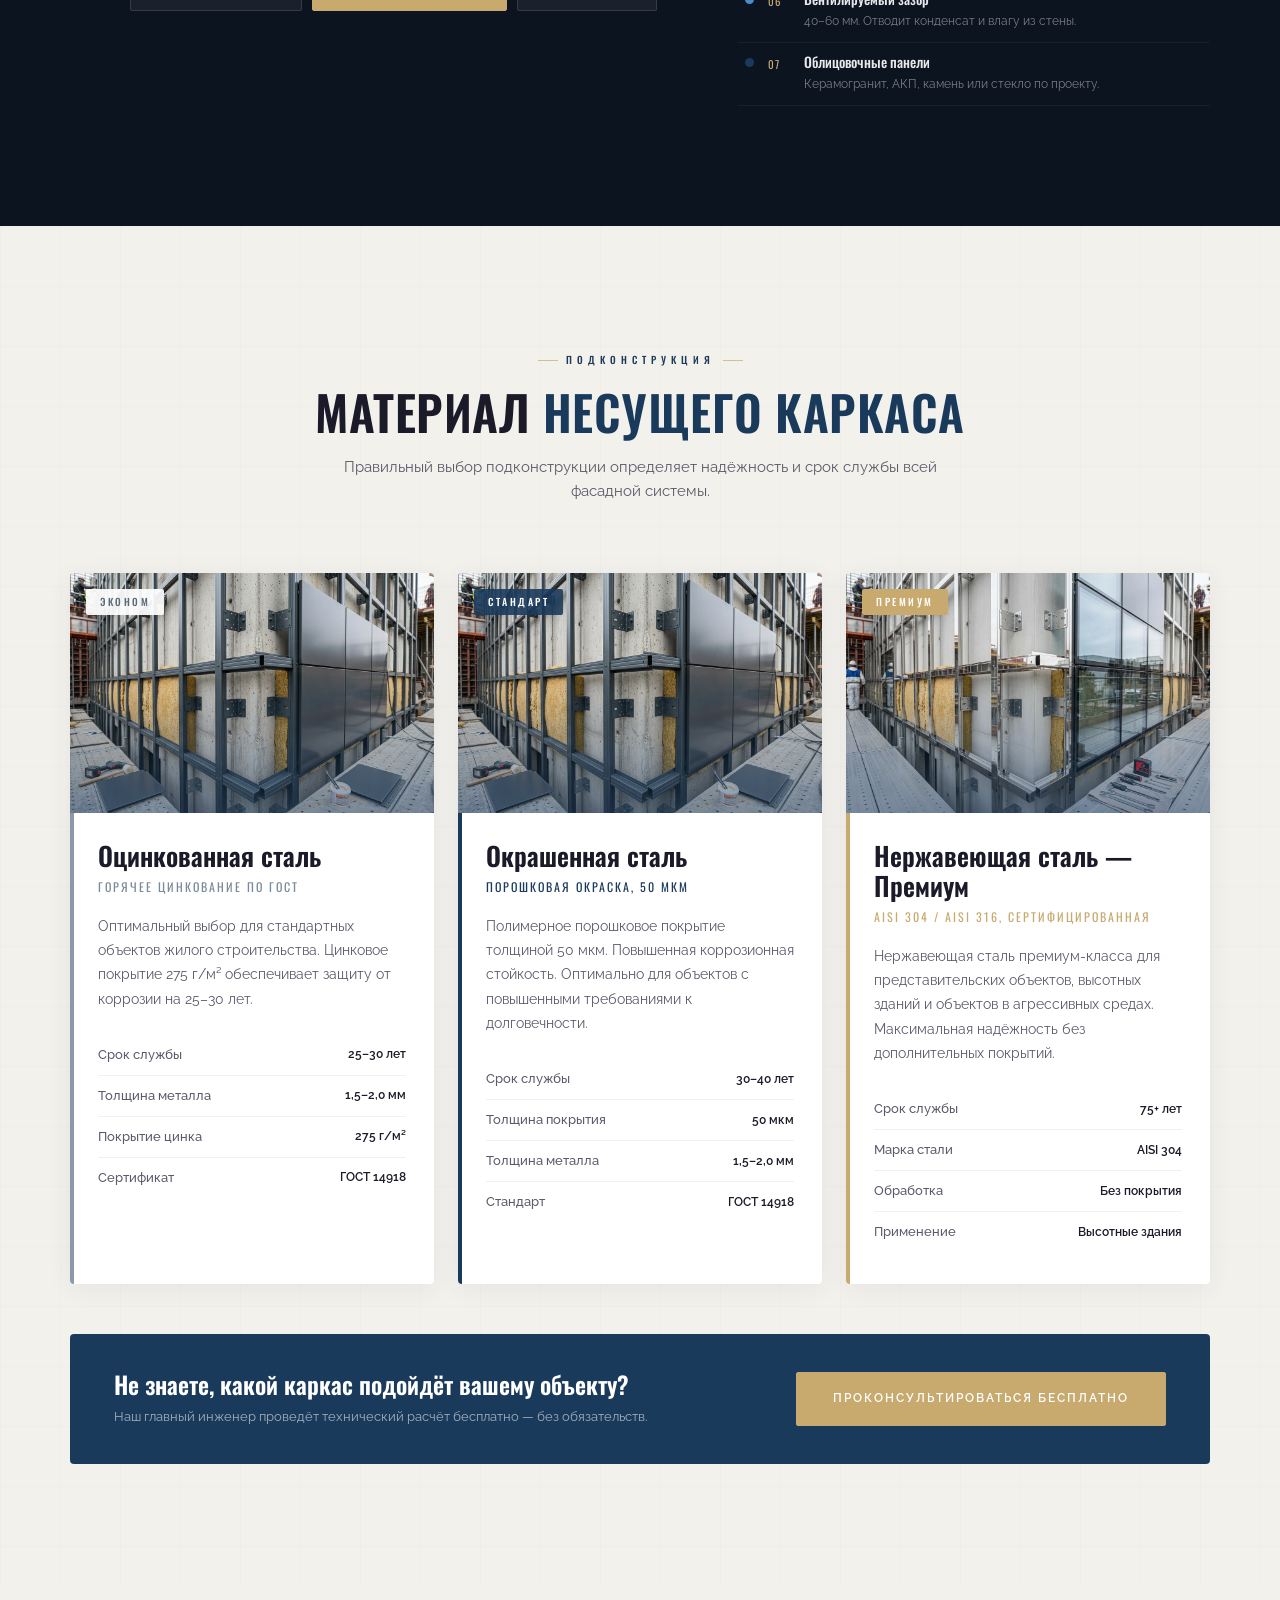
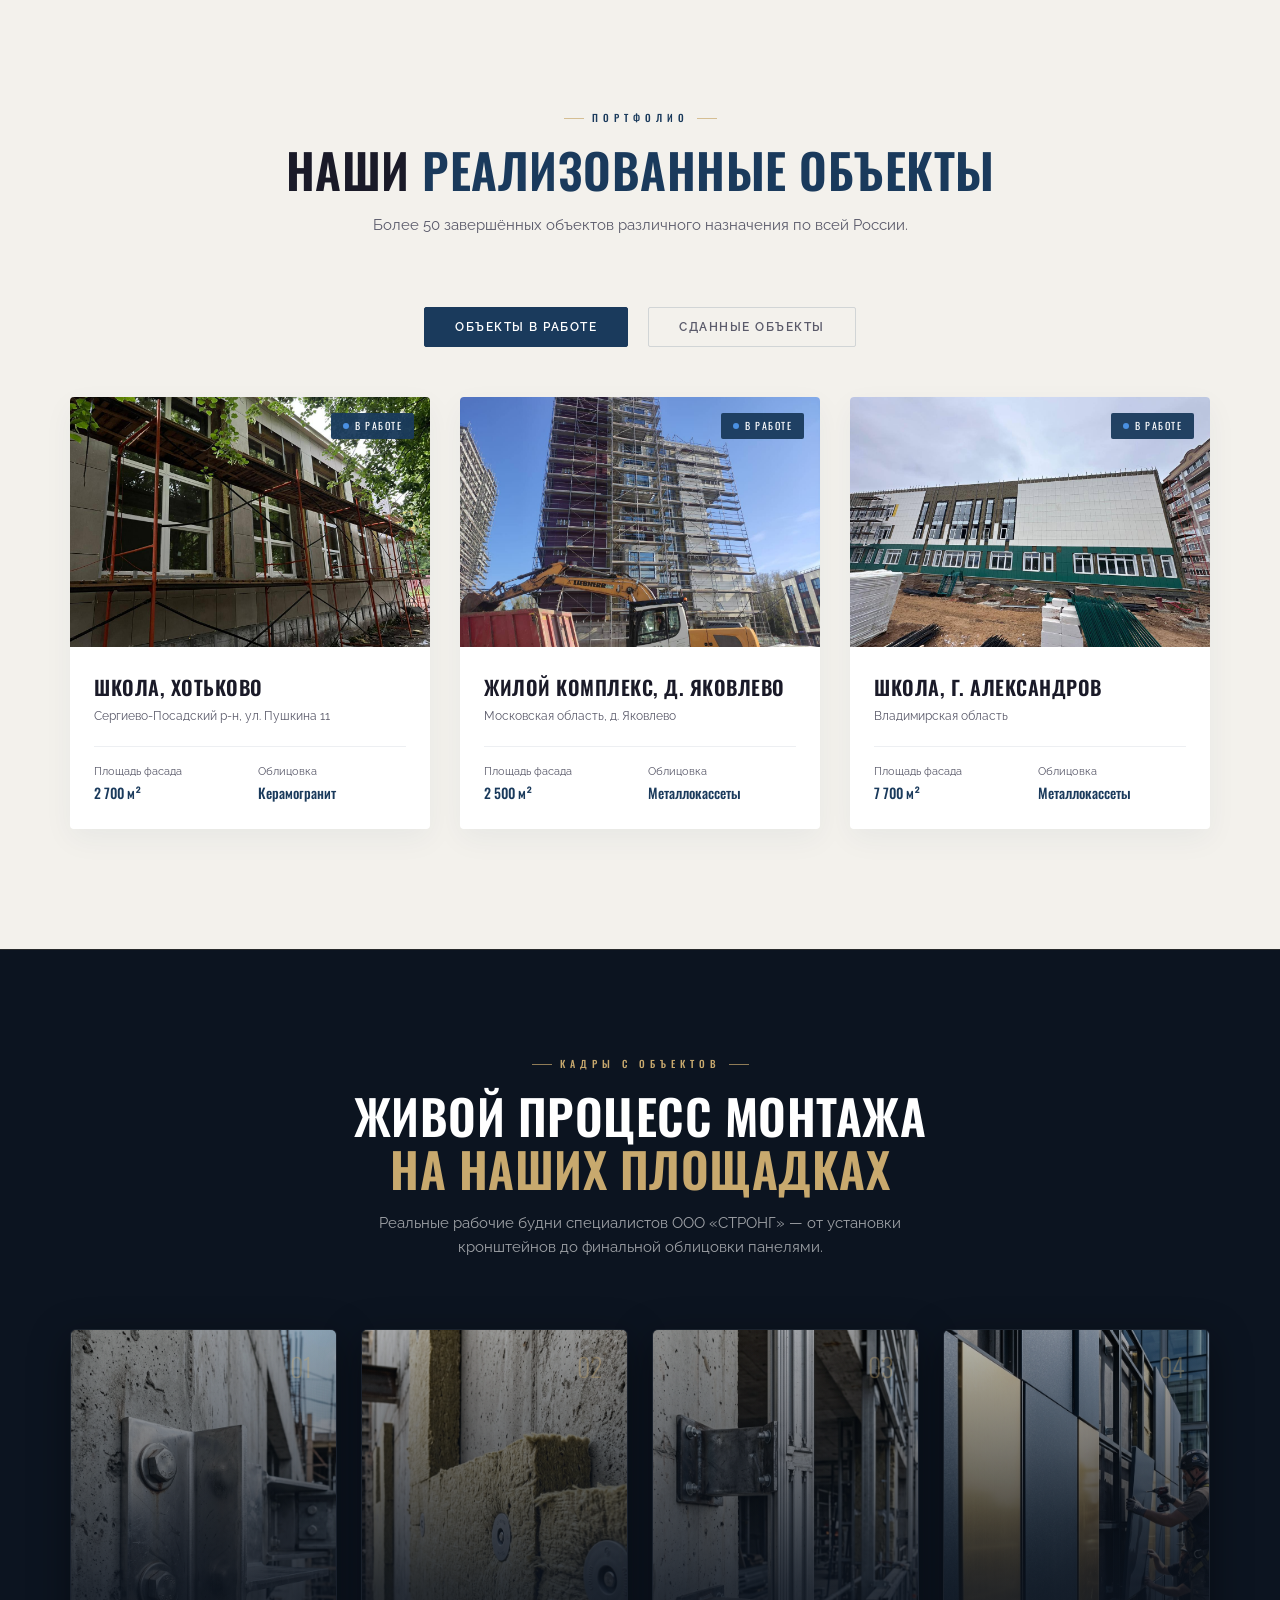
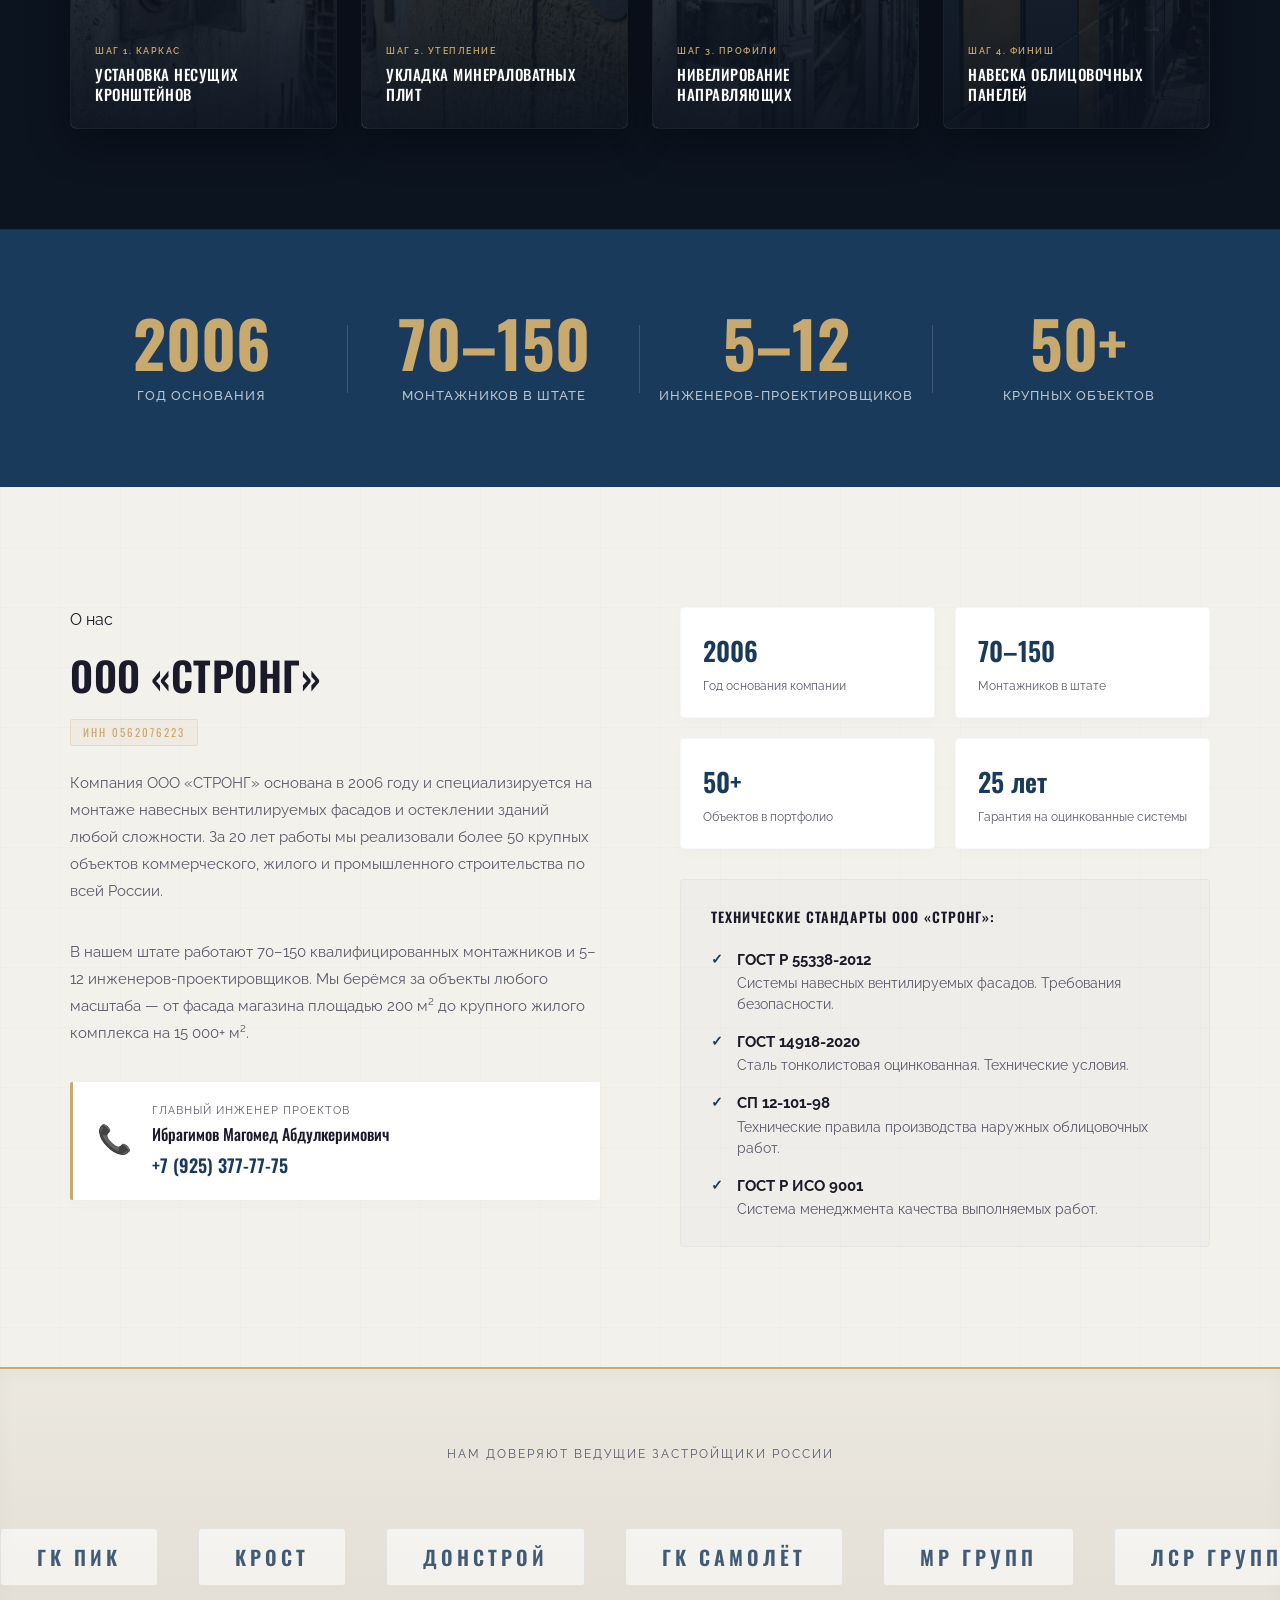
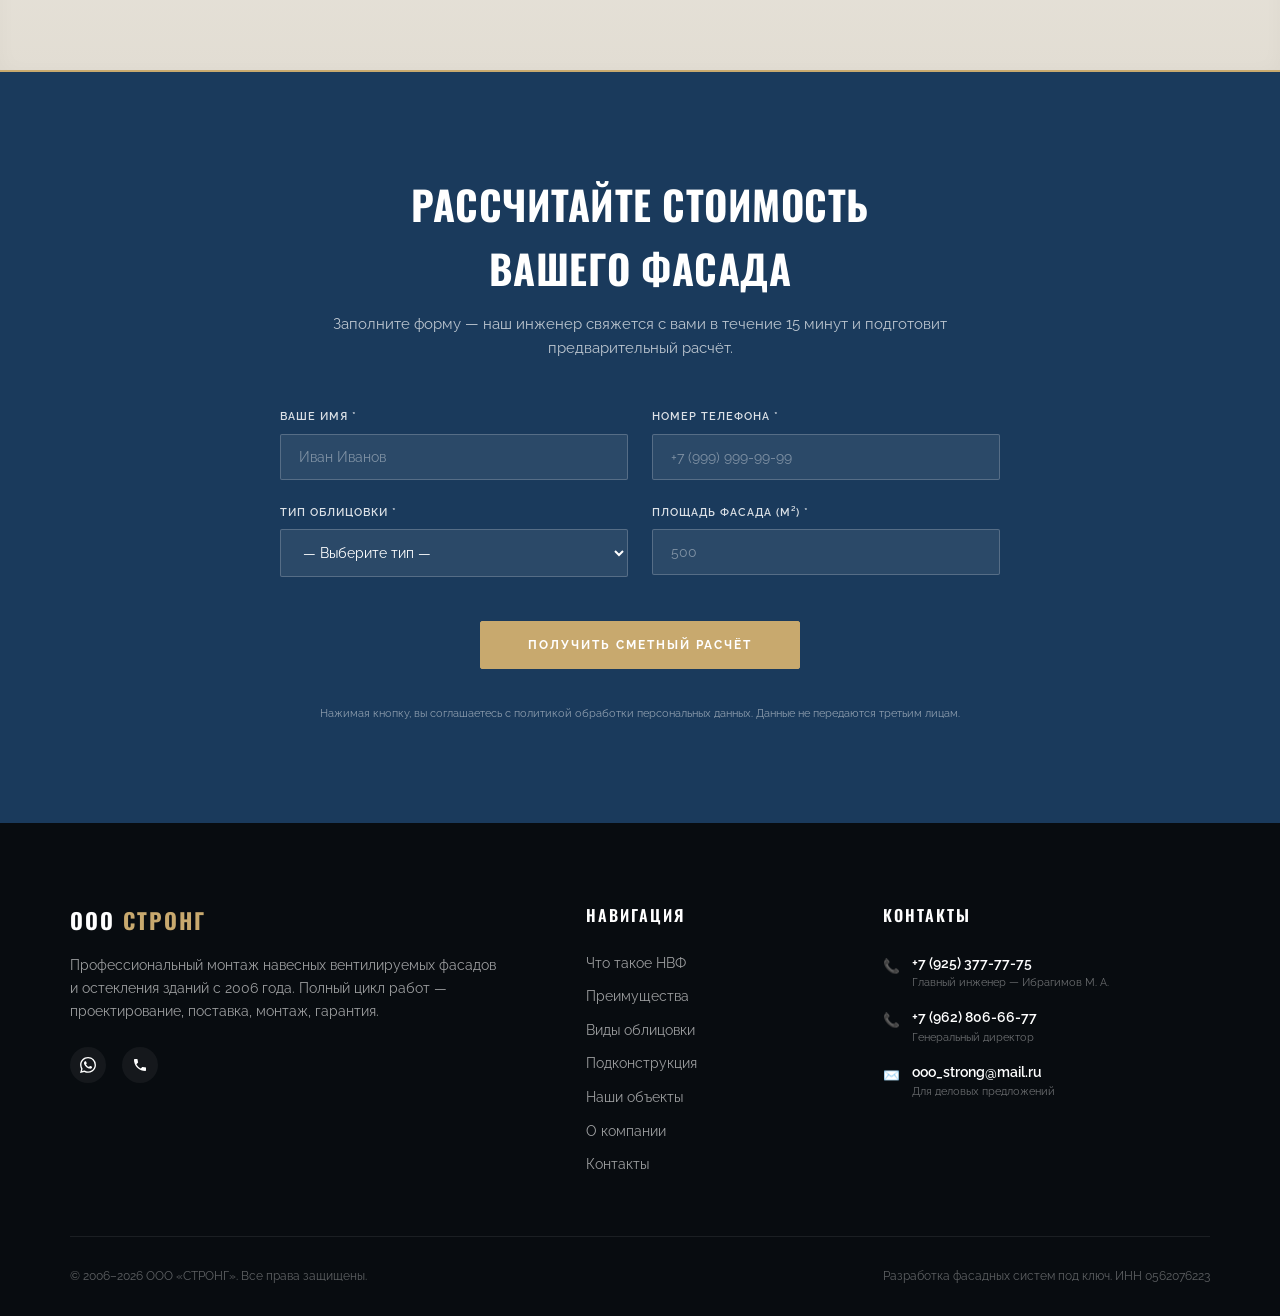
==== commit e9eab928: "Removed footer link to requisites page" ====
--- a/index.html
+++ b/index.html
@@ -8,7 +8,7 @@
   <link rel="preconnect" href="https://fonts.googleapis.com">
   <link rel="preconnect" href="https://fonts.gstatic.com" crossorigin>
   <link href="https://fonts.googleapis.com/css2?family=Oswald:wght@300;400;500;600;700&family=Raleway:wght@300;400;500;600;700&display=swap" rel="stylesheet">
-  <link rel="stylesheet" href="style.css?v=10.0">
+  <link rel="stylesheet" href="style.css?v=11.0">
 </head>
 <body>
   <div id="scroll-progress" style="position: fixed; top: 0; left: 0; height: 3px; background: var(--gold); width: 0%; z-index: 1001; transition: width 0.1s ease;"></div>
@@ -1068,7 +1068,6 @@
             <li><a href="#portfolio">Наши объекты</a></li>
             <li><a href="#about">О компании</a></li>
             <li><a href="#contacts">Контакты</a></li>
-            <li><a href="requisites.html" target="_blank" style="color: var(--gold); font-weight: 600;">Реквизиты компании</a></li>
           </ul>
         </div>
 
@@ -1107,6 +1106,6 @@
     </div>
   </footer>
 
-  <script src="script.js?v=10.0"></script>
+  <script src="script.js?v=11.0"></script>
 </body>
 </html>
